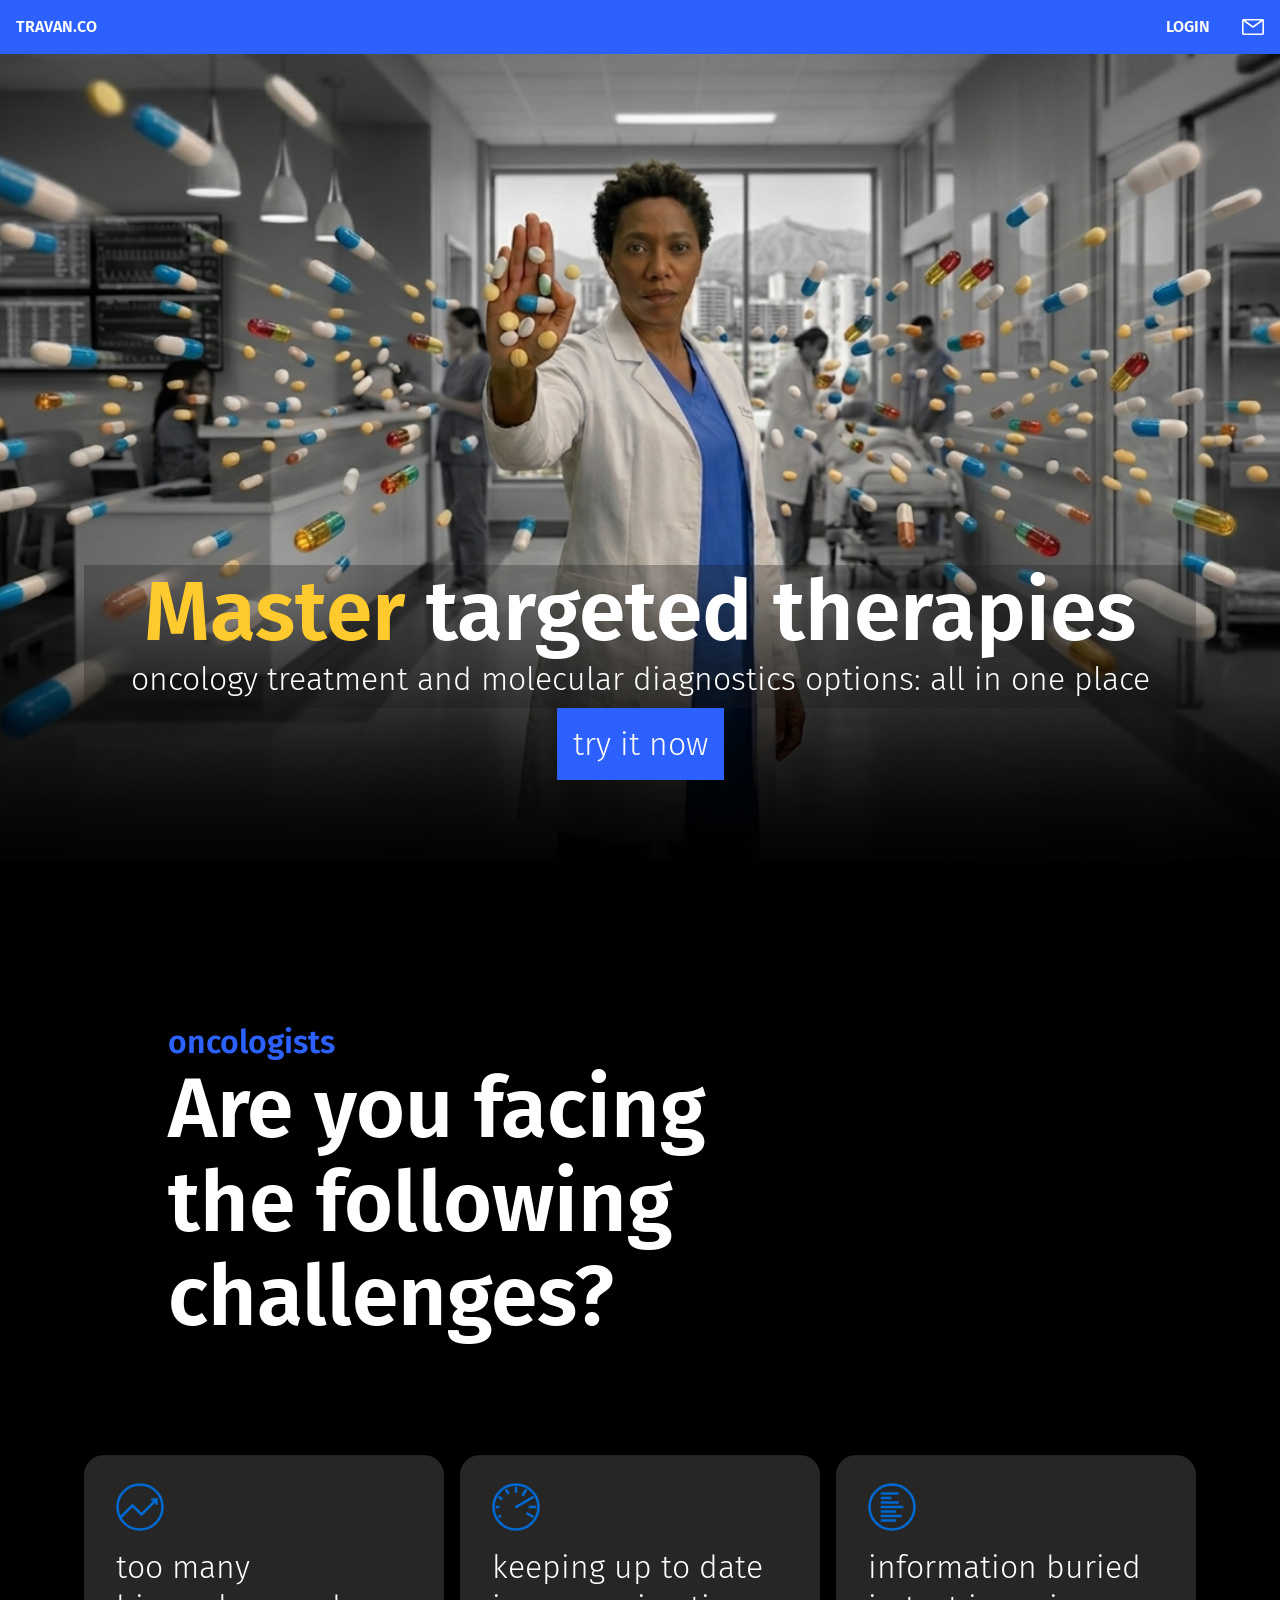
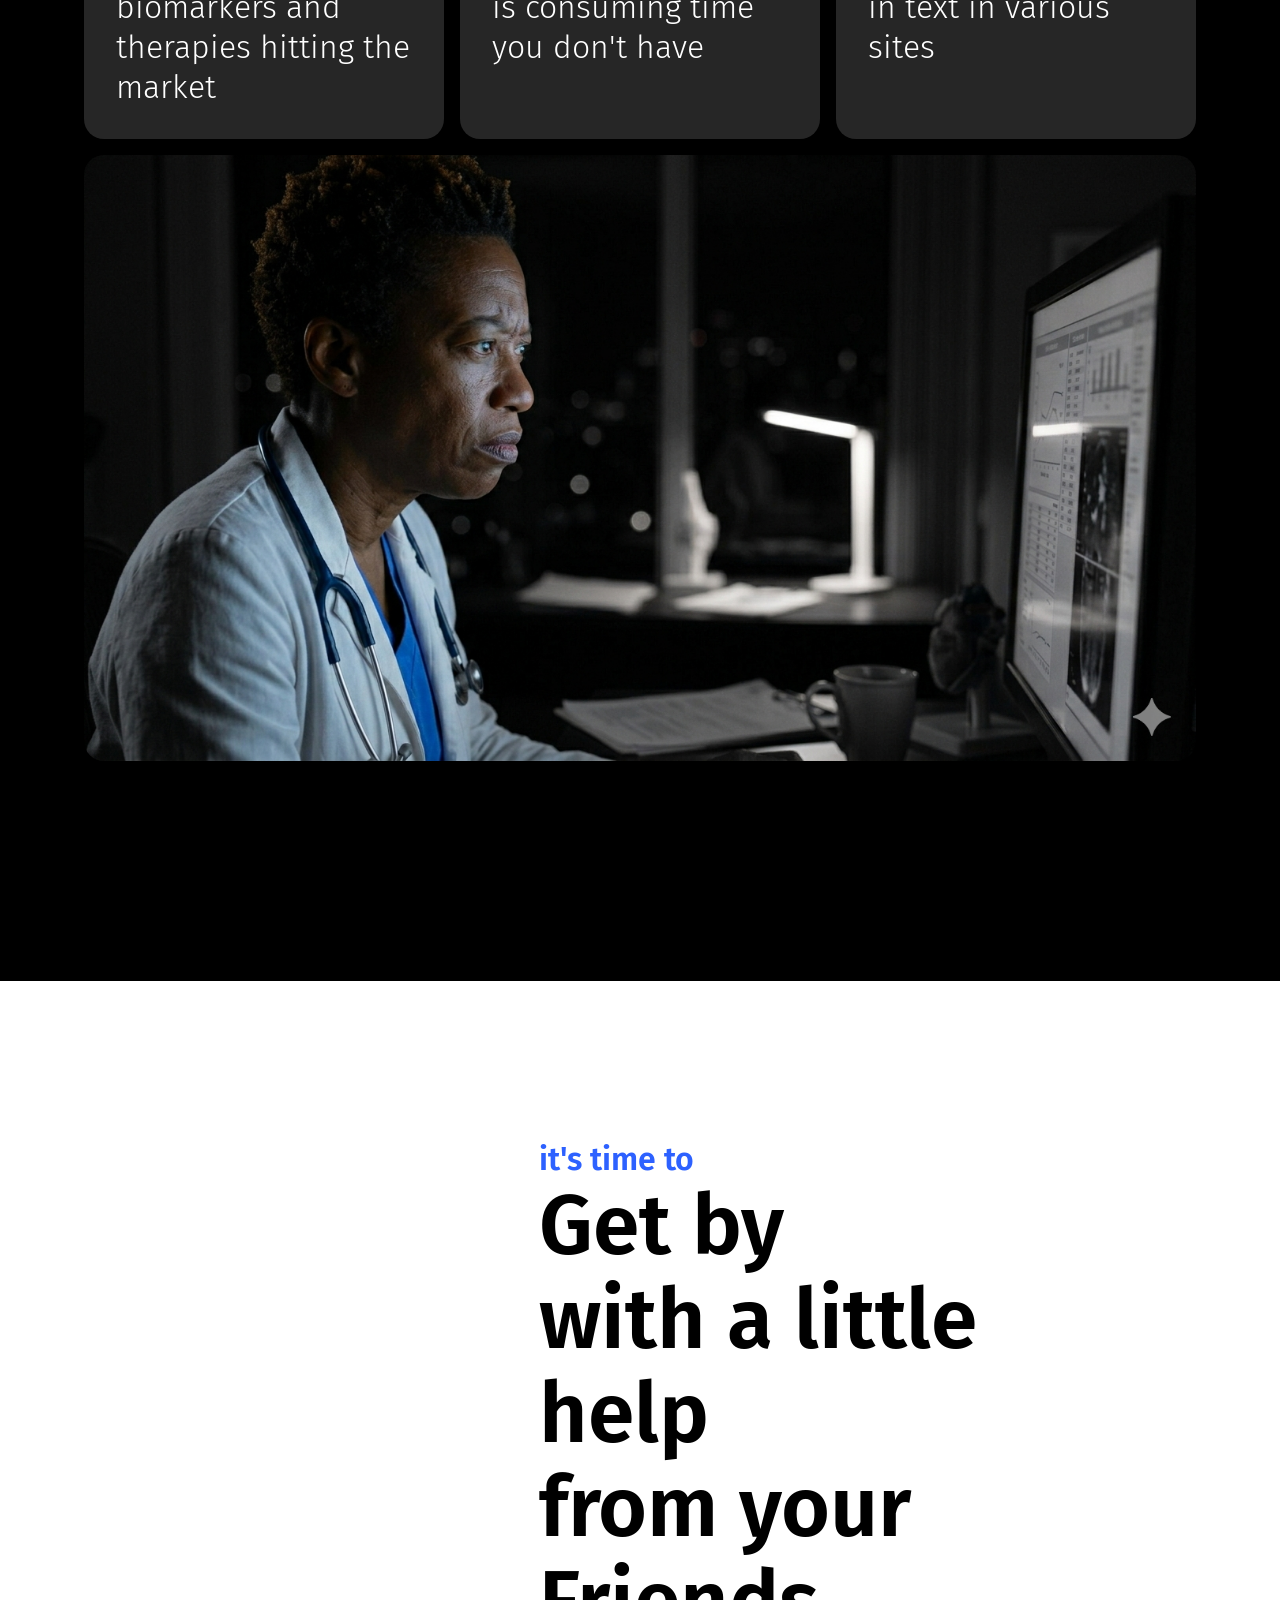
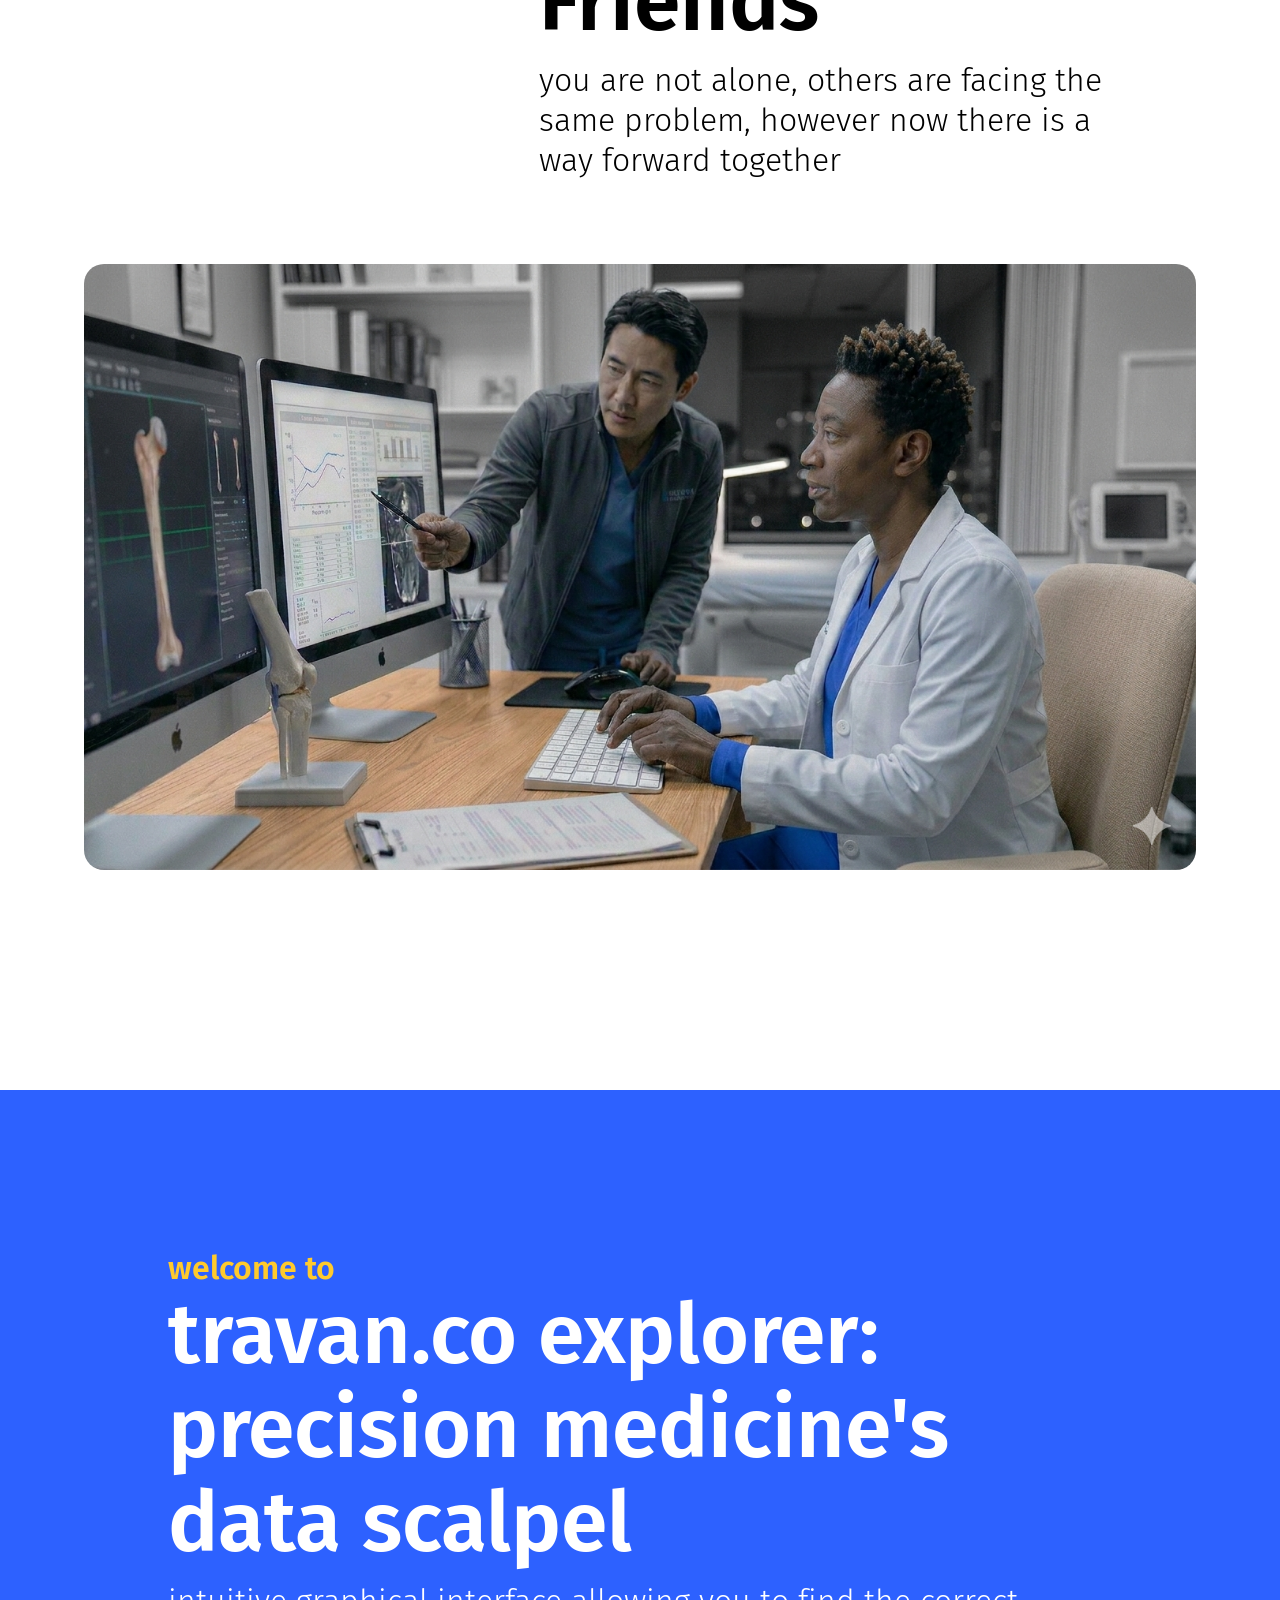
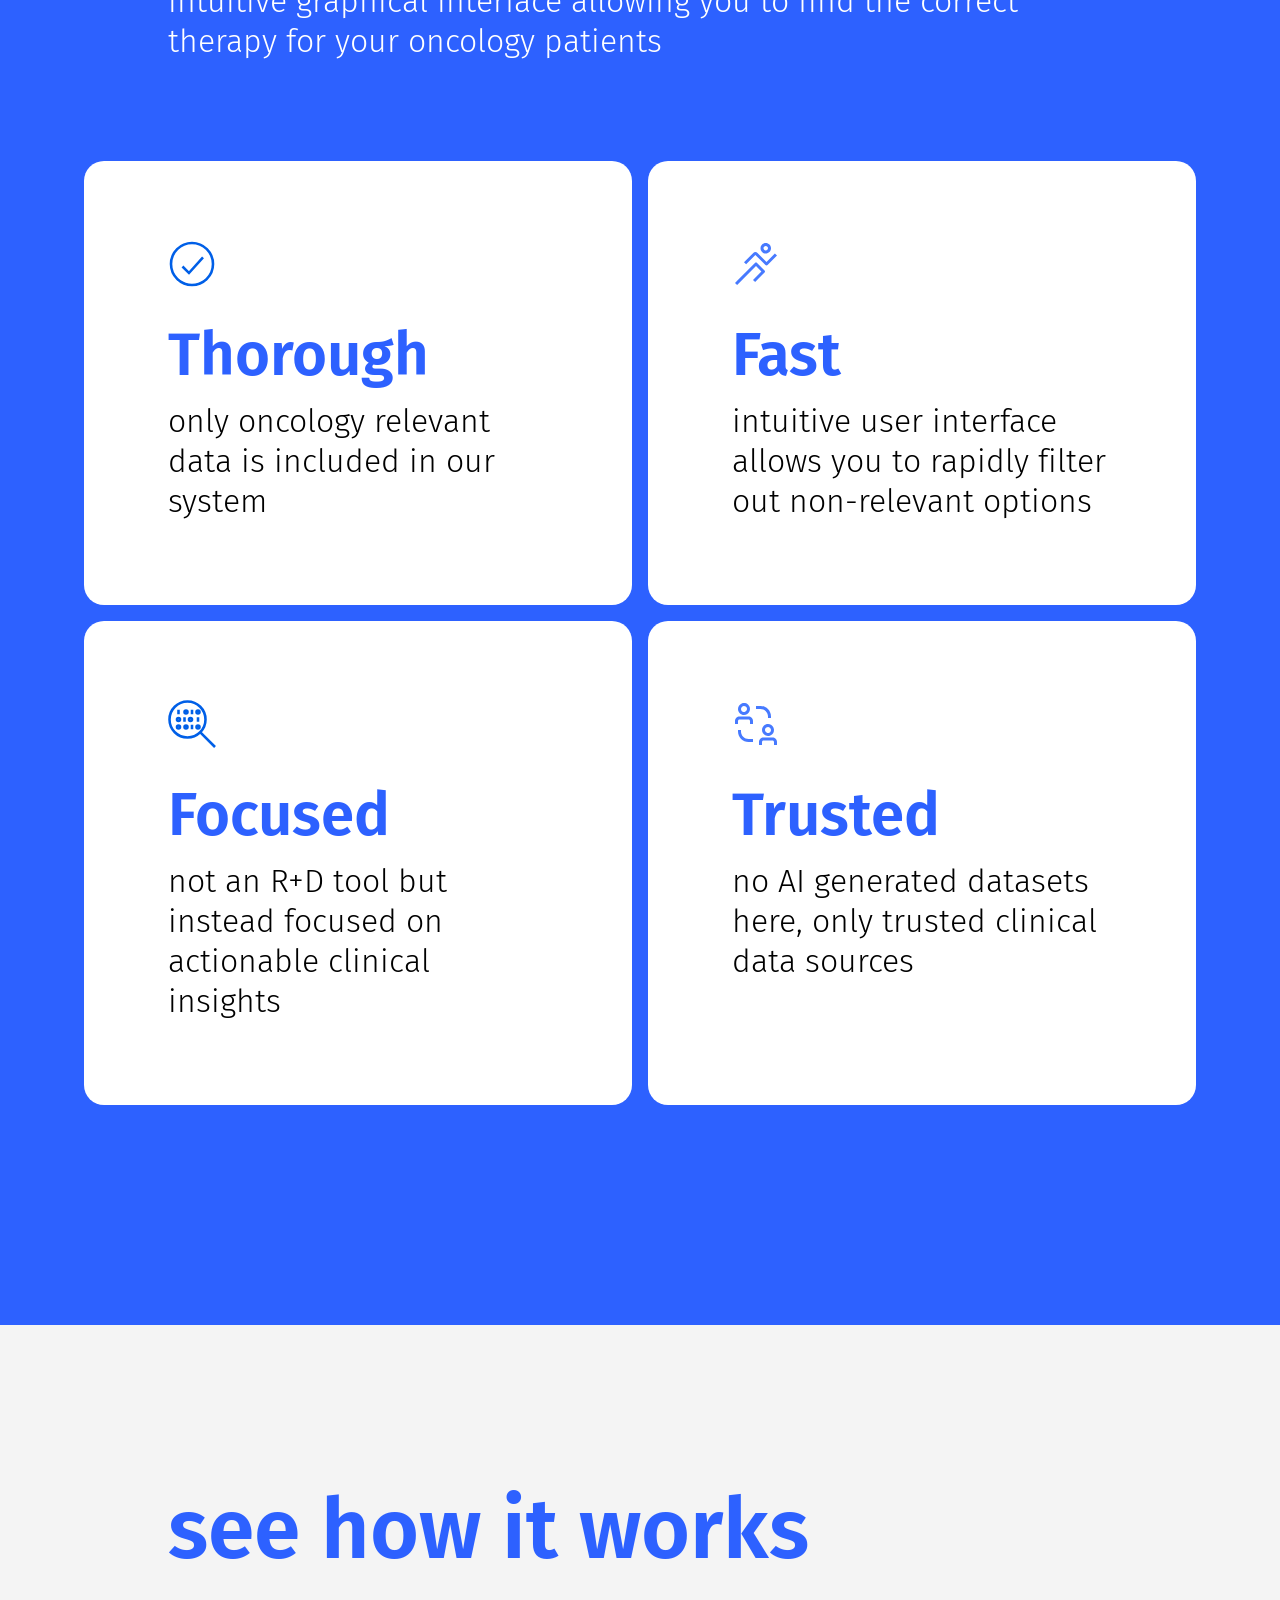
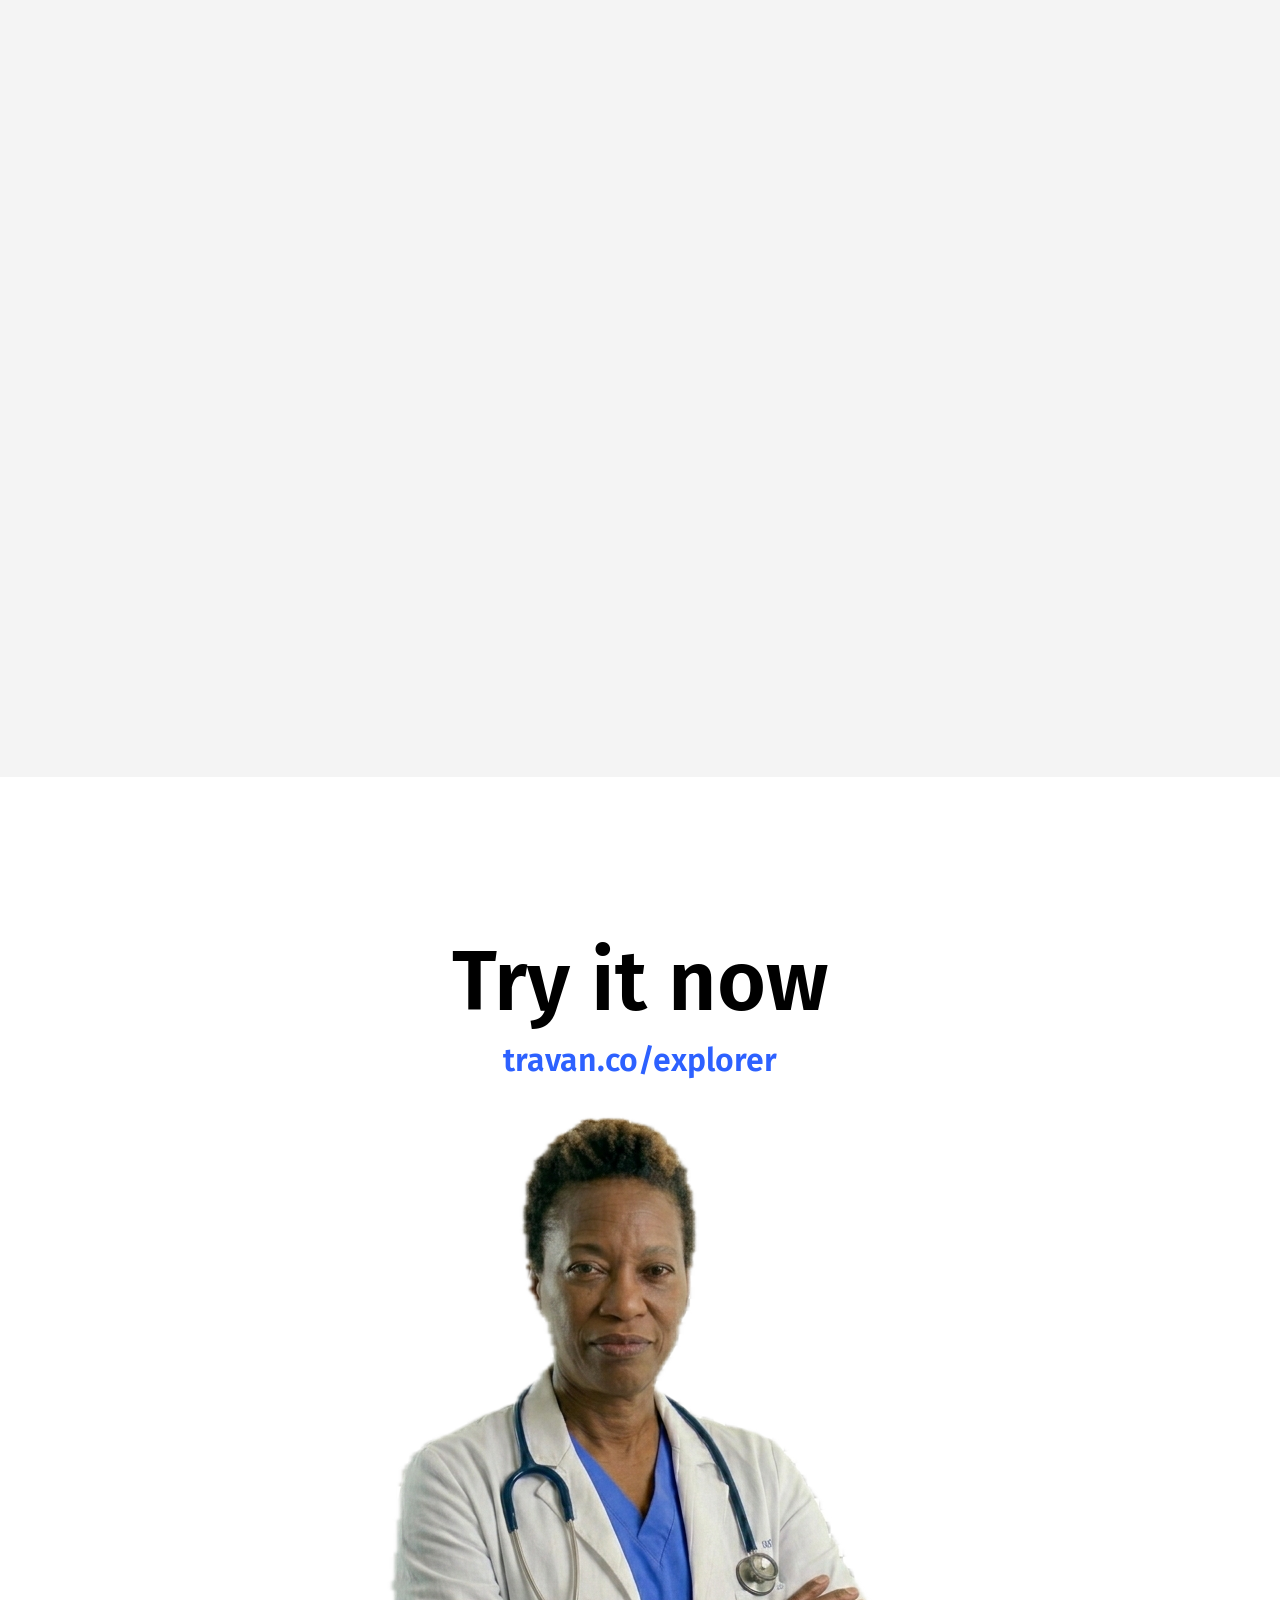
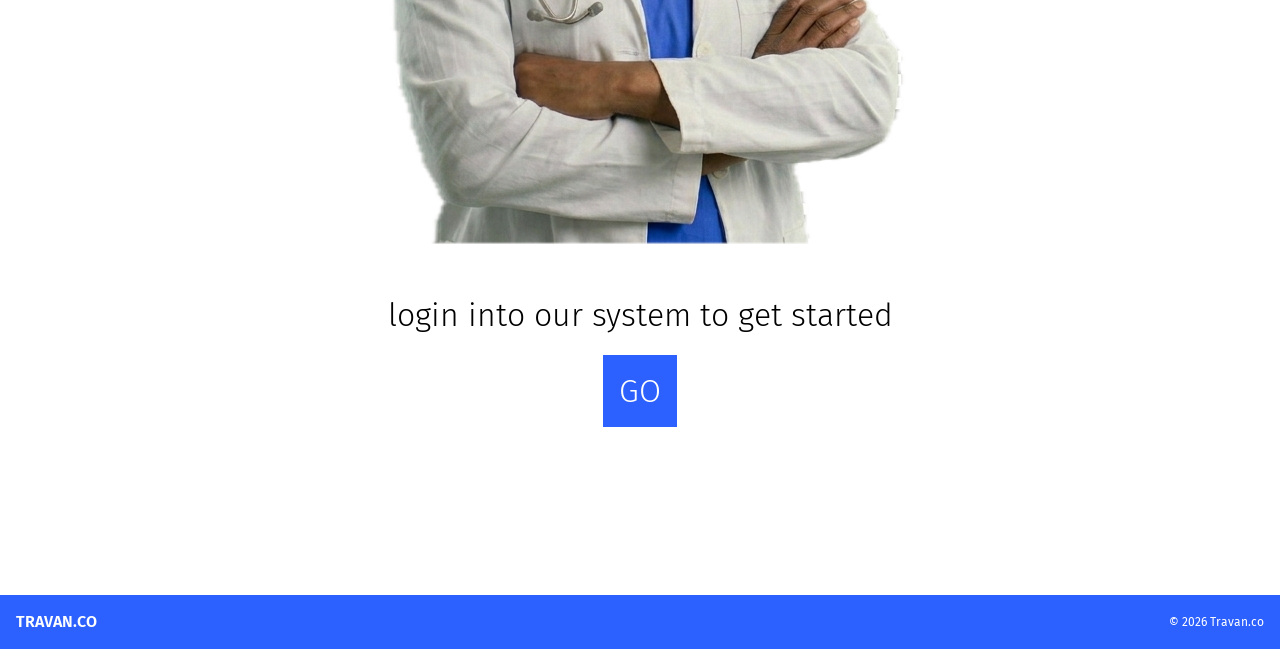
==== index.html @ 69a8e17d "Posthog2" ====
<!DOCTYPE html>
<html lang="en">
    <head>
        <meta charset="UTF-8" />
        <link rel="stylesheet" href="style.css" />
        <meta name="viewport" content="width=device-width, initial-scale=1.0" />
        <link
            rel="icon"
            href="./assets/images/code.svg"
            type="image/svg+xml"
        />
        <link rel="shortcut icon" href="./assets/images/code.svg" />
        <title>travan.co</title>
        <script>
            !function(t,e){var o,n,p,r;e.__SV||(window.posthog && window.posthog.__loaded)||(window.posthog=e,e._i=[],e.init=function(i,s,a){function g(t,e){var o=e.split(".");2==o.length&&(t=t[o[0]],e=o[1]),t[e]=function(){t.push([e].concat(Array.prototype.slice.call(arguments,0)))}}(p=t.createElement("script")).type="text/javascript",p.crossOrigin="anonymous",p.async=!0,p.src=s.api_host.replace(".i.posthog.com","-assets.i.posthog.com")+"/static/array.js",(r=t.getElementsByTagName("script")[0]).parentNode.insertBefore(p,r);var u=e;for(void 0!==a?u=e[a]=[]:a="posthog",u.people=u.people||[],u.toString=function(t){var e="posthog";return"posthog"!==a&&(e+="."+a),t||(e+=" (stub)"),e},u.people.toString=function(){return u.toString(1)+".people (stub)"},o="kr Ar init $r zr ki Hr Yr qr capture calculateEventProperties Kr register register_once register_for_session unregister unregister_for_session rn getFeatureFlag getFeatureFlagPayload getFeatureFlagResult isFeatureEnabled reloadFeatureFlags updateFlags updateEarlyAccessFeatureEnrollment getEarlyAccessFeatures on onFeatureFlags onSurveysLoaded onSessionId getSurveys getActiveMatchingSurveys renderSurvey displaySurvey cancelPendingSurvey canRenderSurvey canRenderSurveyAsync nn identify setPersonProperties group resetGroups setPersonPropertiesForFlags resetPersonPropertiesForFlags setGroupPropertiesForFlags resetGroupPropertiesForFlags reset setIdentity clearIdentity get_distinct_id getGroups get_session_id get_session_replay_url alias set_config startSessionRecording stopSessionRecording sessionRecordingStarted captureException addExceptionStep captureLog startExceptionAutocapture stopExceptionAutocapture loadToolbar get_property getSessionProperty tn Xr createPersonProfile setInternalOrTestUser en Br ln opt_in_capturing opt_out_capturing has_opted_in_capturing has_opted_out_capturing get_explicit_consent_status is_capturing clear_opt_in_out_capturing Wr debug Ai Qr getPageViewId captureTraceFeedback captureTraceMetric Pr".split(" "),n=0;n<o.length;n++)g(u,o[n]);e._i.push([i,s,a])},e.__SV=1)}(document,window.posthog||[]);
            posthog.init('phc_dejih1DDR1ngHoQUNizQ0NF84evO9EsqEDNGQMkcJ9y', {
            api_host: 'https://eu.i.posthog.com',
            defaults: '2026-01-30',
            person_profiles: 'identified_only', // or 'always' to create profiles for anonymous users as well
            })
        </script>

    </head>

    <body>

        <!--Include custom script file-->
        <script src="./script.js"></script>

        <header>
            <section id="nav"
                class="disp-flex
                    posi-rela
                    wdth-full
                    back-bl60
                ">
                
                <div class="mxwd-1536
                    wdth-full
                    malr-auto
                    disp-flex
                    flxdir-col
                    
                ">

                    <nav id=""
                        class=" 
                                disp-flex
                                flxdir-row 
                                juscon-spbt
                                alnitm-cen
                                "> 
                        
                        <h6 class="colr-whit pad-pad">TRAVAN.CO</h6>

                        <div class="disp-flex flxdir-row">
                            <button class="disp-flex alnitm-cen back-bl60"
                                onclick="location.href='https://app.travan.co';"
                            >
                                <h6 class="colr-whit pad-pad">LOGIN</h6>
                            </button>

                            <button class="disp-flex alnitm-cen back-bl60 pad-pad"
                                onclick="location.href='mailto:kevin.miranda@gmail.com';"
                            >
                                <img src="./assets/images/email-vector.svg"
                                    class="higt-1rem"
                                >
                            </button>

                        </div>

                    </nav>

            </section>


        </header>
    
        <main>


            <section id="hero"
                class="disp-flex
                    posi-rela
                    wdth-full
                    back-blck
                "
                style="background-image: url('./assets/images/Gemini_Generated_Image_HERO_FADE.png'); background-size: cover; background-position: center; background-repeat: no-repeat; height: 90vh;"
                >
                <div class="mxwd-1536
                    wdth-full
                    malr-auto
                    disp-flex
                    flxdir-col
                ">


                    <div id="heroContainer"
                        class="pdlrtb-h1 med:pdlr-pad disp-flex flxdir-col juscon-end alnitm-cent"
                        style="height: 100%;"
                    >
                            <h1 class="colr-whit text-cent" style="background-color: rgba(26, 26, 26, 0.3);"><span class="colr-yl20">Master </span>targeted therapies</h1>
                            
                            <h5 class="text-cent padb-h5s colr-whit" style="background-color: rgba(26, 26, 26, 0.3);">oncology treatment and molecular diagnostics options: all in one place</h5>
                       
                            <div class="disp-flex flxdir-col alnitm-cen">
                            <button class="back-bl60 colr-whit"
                                    onclick="location.href='https://app.travan.co'"
                                >
                                <h5 class="pad-pad">try it now</h5>
                            </button>

                            </div>


                    </div>

                </div>

            </section>
            

            <section id="problems"
                class="disp-flex
                    posi-reli
                    wdth-full
                    back-blck
            ">
                <div class="mxwd-1536
                    wdth-full
                    malr-auto
                    disp-flex
                    flxdir-col
                ">

                    <div class="pdlrtb-h1 disp-grid grtc-31fr med:grtc-1fr gap-pad med:pdlr-pad">

                        <div class="grcl-1sp2 med:grcl-1sp1 pdlrtb-h1 med:pdlr-pad">
                        <h5 class="colr-bl60" style="font-weight: bold;">oncologists</h5>
                        <h1 class="padb-h1xs colr-whit" style="font-weight: bold;">Are you facing the following challenges?</h1>                    

                        </div>
                        <div></div>

                        <div class="back-gr90 brad-20px pdlrtb-h5 med:pdlr-pad">
                            <img src="./assets/images/forecasting.svg"
                                class="higt-3rem marb-1rem"
                                style="filter: brightness(0) saturate(100%) invert(20%) sepia(100%) saturate(5000%) hue-rotate(200deg) brightness(100%);"
                            >
                            <h5 class="colr-whit">too many biomarkers and therapies hitting the market</h5>

                        </div>
                        <div class="back-gr90 brad-20px pdlrtb-h5 med:pdlr-pad">
                            <img src="./assets/images/meter.svg"
                                class="higt-3rem marb-1rem"
                                style="filter: brightness(0) saturate(100%) invert(20%) sepia(100%) saturate(5000%) hue-rotate(200deg) brightness(100%);"
                            >
                            <h5 class="colr-whit">keeping up to date is consuming time you don't have</h5>
                        </div>
                        <div class="back-gr90 brad-20px pdlrtb-h5 med:pdlr-pad">
                            <img src="./assets/images/text--data.svg"
                                class="higt-3rem marb-1rem"
                                style="filter: brightness(0) saturate(100%) invert(20%) sepia(100%) saturate(5000%) hue-rotate(200deg) brightness(100%);"
                            >
                            <h5 class="colr-whit">information buried in text in various sites</h5>
                        </div>
                        
                        <div class="grcl-1sp3 med:grcl-1sp1">
                            <img src="./assets/images/Gemini_Generated_Image_ppivqrppivqrppiv.png"
                                class="brad-20px"
                            >
                        </div>           
                        
                    </div>
                
                </div>


            </section>

            <section id="break">
                <div class="padb-h1xl back-blck"></div>
            </section>

            <section id="help"
                class="disp-flex
                    posi-reli
                    wdth-full
                    back-whit
            ">
                <div class="mxwd-1536
                    wdth-full
                    malr-auto
                    disp-flex
                    flxdir-col
                    back-whit
                ">
                    <div class="pdlrtb-h1 med:pdlr-pad disp-grid grtc-31fr med:grtc-1fr">
                        <div class="med:disp-none"></div>

                        <div class="grcl-1sp2 med:grcl-1sp1 pdlrtb-h1 med:pdlr-pad">
                            <h5 class="colr-bl60" style="font-weight: bold;">it's time to</h5>
                            <h1 class="padb-h1xs">Get by<br> with a little help <br>from your Friends</h1>
                            <h5>you are not alone, others are facing the same problem, however now there is a way forward together</h5>
                        </div>
                        
                        <img  src="./assets/images/Gemini_Generated_Image_help.png"
                            class="brad-20px grcl-1sp3 med:grcl-1sp1"
                        >

                    </div> 
                    </div>           
                </div>


            </section>

           <section id="break">
                <div class="padb-h1xl back-whit"></div>
            </section>

            <section id="welcome"
                class="disp-flex
                    posi-rela
                    wdth-full
                    back-bl60
                ">
                <div class="mxwd-1536
                    wdth-full
                    malr-auto
                    disp-flex
                    flxdir-col
                    back-bl60
                ">
            
                    <div class="pdlrtb-h1 disp-grid grtc-21fr gap-pad med:pdlr-pad med:grtc-1fr">
                        
                        <div class="grcl-1sp2 med:grcl-1sp1 pdlrtb-h1 med:pdlr-pad disp-flex flxdir-col">
                            <h5 class="colr-yl20" style="font-weight: bold;">welcome to</h5>
                            <h1 class="padb-h1xs colr-whit">travan.co explorer: precision medicine's data scalpel</h1>
                            <h5 class="colr-whit">intuitive graphical interface allowing you to find the correct therapy for your oncology patients</h5>

                        </div>

                        <div class="back-whit brad-20px pdlrtb-h1 med:pdlr-pad">
                            <img src="./assets/images/reliability.svg"
                                class="higt-3rem marb-2rem"
                                style="filter: invert(20%) sepia(100%) saturate(5000%) hue-rotate(210deg) brightness(100%);"
                            >
                            <h2 class="padb-h1xs colr-bl60" style="font-weight: bold;">Thorough</h2>
                            <h5 class="">only oncology relevant data is included in our system</h5>
                        </div>

                        <div class="back-whit brad-20px pdlrtb-h1 med:pdlr-pad">
                            <img src="./assets/images/running.svg"
                                class="higt-3rem marb-2rem"
                                style="filter: invert(20%) sepia(100%) saturate(5000%) hue-rotate(210deg) brightness(100%);"
                            >
                            <h2 class="padb-h1xs colr-bl60" style="font-weight: bold;">Fast</h2>
                            <h5 class="">intuitive user interface allows you to rapidly filter out non-relevant options</h5>
                        </div>
                    
                        <div class="back-whit brad-20px pdlrtb-h1 med:pdlr-pad">
                            <img src="./assets/images/analyze--code.svg"
                                class="higt-3rem marb-2rem"
                                style="filter: invert(20%) sepia(100%) saturate(5000%) hue-rotate(210deg) brightness(100%);"
                            >
                            <h2 class="padb-h1xs colr-bl60" style="font-weight: bold;">Focused</h2>
                            <h5 class="">not an R+D tool but instead focused on actionable clinical insights</h5>
                        </div>
                    
                        <div class="back-whit brad-20px pdlrtb-h1 med:pdlr-pad">
                            <img src="./assets/images/collaborate.svg"
                                class="higt-3rem marb-2rem"
                                style="filter: invert(20%) sepia(100%) saturate(5000%) hue-rotate(210deg) brightness(100%);"
                            >
                            <h2 class="padb-h1xs colr-bl60" style="font-weight: bold;">Trusted</h2>
                            <h5 class="">no AI generated datasets here, only trusted clinical data sources</h5>
                        </div>
                    
                    </div>                        

                </div>
            </section>


            <section id="break">
                <div class="padb-h1xl back-bl60"></div>
            </section>

            <section id="how"
                class="disp-flex
                    posi-rela
                    wdth-full
                    back-gr10
                ">
                <div class="mxwd-1536
                    wdth-full
                    malr-auto
                    disp-flex
                    flxdir-col
                    back-gr10
                ">

                    <div class="pdlrtb-h1 med:pdlr-pad">
                        <h1 class="pdlrtb-h1 colr-bl60" style="font-weight: bold;">see how it works</h1>                    

                        <div class=""
                             style="width: 100%; max-width: 1536px; aspect-ratio: 16 / 9; margin:0 auto;"                        
                            >
                            <iframe width="100%" height="100%" src="https://www.youtube.com/embed/V0JkVVlRHws?si=t30WCtrOuEDwWkFw" title="YouTube video player" frameborder="0" allow="accelerometer; autoplay; clipboard-write; encrypted-media; gyroscope; picture-in-picture; web-share" referrerpolicy="strict-origin-when-cross-origin" allowfullscreen></iframe>
                        
                        </div>
                    
                    </div>

                </div>
                    
            </section>

            <section id="break">    
                <div class="back-whit"></div>
            </section>
            
            <section id="how"
                class="disp-flex
                    posi-reli
                    wdth-full
                    back-whit
            ">

                <div class="mxwd-1536
                    wdth-full
                    malr-auto
                    disp-flex
                    flxdir-col
                    back-whit
                ">

                <div class="pdlrtb-h1 med:pdlr-pad">
                    <div class="disp-flex flxdir-col alnitm-cen pdlrtb-h1 med:pdlr-pad back-whit">
                        <h1 class="text-cent padb-h1xs">Try it now</h1>                    
                        <h5 class="colr-bl60 padb-h5m" style="font-weight: bold;">travan.co/explorer</h5>
                        <img src="./assets/images/Gemini_Generated_Image_ecz5ckecz5ckecz5.png"
                            class="padb-h1m"
                        >
                        <h5 class="colr-blck padb-h5m">login into our system to get started</h5>
                            
                        <button class="back-bl60 colr-whit"
                                onclick="location.href='https://app.travan.co'"
                            >
                            <h5 class="pad-pad">GO</h5>
                        </button>

                    </div>

                </div>


                </div>
            </section>
            
        </main>
    
        <footer>
            <section id="footer"
            class="disp-flex
            posi-reli
            wdth-full
            back-bl60
            ">
                <div class="mxwd-1536
                    wdth-full
                    malr-auto
                    disp-flex
                    juscon-spbt
                    alnitm-cen
                    pad-pad
                ">
                    <h6 class="colr-whit">TRAVAN.CO</h6>
                    <p class="colr-whit">&copy; 2026 Travan.co</p>


                </div>
            </section>

        </footer>
    </body>
</html>
---- style.css ----
/*see Ken Taylor Figma doc
 *
 *font			        size    line	weight	short	map
 *name			        SM	MAX	SM	MAX		    ID	    to
 * ---------------------------------------------------------------------------
 *fluid-display-03	    42	84	50	94	    600 FD-03	h1
 *fluid-quotation-02	32	60	40	70	    300 FQ-02	h2
 *fluid-heading-06	    32	60	40	70	    600 FH-06	h3
 *fluid-heading-05	    32	60	40	70	    300 FH-05	h4
 *fluid-heading-04	    28	32	36	40	    300 FH-04	h5
 *heading-compact-02 	-	1.0	-	1.375	600	HC-02	h6
 *body-02		        -	1.0	-	1.5	    400	BD-02	p
 *
 * for clamp() ramping, see "https://modern-fluid-typography.vercel.app/"
 *
 *
 */

:root {
    --h1-size: clamp(2.625rem, 5vw + 1.5rem, 5.25rem);
    --h1-line: clamp(3.125rem, 5vw + 2rem, 5.875rem);
    --h1-weight: 600;

    --h2-size: clamp(2rem, 5vw + 1rem, 3.75rem);
    --h2-line: clamp(2.5rem, 5vw + 1.25rem, 4.375rem);
    --h2-weight: 300;

    --h3-size: clamp(2rem, 5vw + 1rem, 3.75rem);
    --h3-line: clamp(2.5rem, 5vw + 1.25rem, 4.375rem);
    --h3-weight: 600;

    --h4-size: clamp(2rem, 5vw + 1rem, 3.75rem);
    --h4-line: clamp(2.5rem, 5vw + 1.25rem, 4.375rem);
    --h4-weight: 300;

    --h5-size: clamp(1.75rem, 2vw + 1.25rem, 2rem);
    --h5-line: clamp(2.25rem, 4vw + 1.25rem, 2.5rem);
    --h5-weight: 300;

    --h6-size: 1rem;
    --h6-line: 1.375rem;
    --h6-weight: 600;

    --p-size: 12px;
    --p-line: 16px;
    --p-weight: 400;


    --blue60: #2d61ff;
    --yellow20: #FFCA2D;


    --white: #ffffff;
    --black: #000000;

    --grey10: #f4f4f4;
    --grey20: #e0e0e0;
    --grey30: #c6c6c6;
    --grey40: #a8a8a8;
    --grey50: #8d8d8d;
    --grey60: #6f6f6f;
    --grey70: #4d5358;
    --grey80: #393939;
    --grey90: #262626;
    --grey100: #161616;

    --gap-xs : 0.128;
    --gap-s  : 0.272;
    --gap-m  : 0.618;
    --gap-l  : 1;
    --gap-xl : 1.618;
    --gap-xxl: 2.618;


    --font-size: 16px;
    --ff: "fira";
    --padding: 1rem;
    --max-width: 1600px;
    /* Padding between heading text and sub-heading(how much of the background image we show) */

    /* Padding at top and bottom of each section */
    --padding-section-top-bottom: 5rem;
    --padding-hero-elements: 5.25rem;

    /* Section break variables */
    --section-break-height: 1.0rem;

    /* Tab padding for sections */
    --tab-padding: 6.75rem;
}

@font-face {
    font-family: "fira";
    font-style: normal;
    font-weight: 400;
    src: url(./assets/fonts/FiraSans-Regular.woff2);
}

@font-face {
    font-family: "fira";
    font-style: normal;
    font-weight: 300;
    src: url(./assets/fonts/FiraSans-Light.woff2);
}

@font-face {
    font-family: "fira";
    font-style: normal;
    font-weight: 600;
    src: url(./assets/fonts/FiraSans-SemiBold.woff2);
}

* {
    margin: 0;
    padding: 0;
    border: none;
    font-size: var(--font-size);
}

/* Box sizing rules */
*,
*::before,
*::after {
    box-sizing: border-box;
}

/* Remove default margin */
body,
h1,
h2,
h3,
h4,
p,
figure,
blockquote,
dl,
dd {
    margin: 0;
}

/* Remove list styles on ul, ol elements with a list role, which suggests default styling will be removed */
ul[role="list"],
ol[role="list"] {
    list-style: none;
}

/* Set core root defaults */
html:focus-within {
    scroll-behavior: smooth;
}

/* Set core body defaults */
body {
    text-rendering: optimizeSpeed;
    line-height: 1.5;
}

/* A elements that don't have a class get default styles */
a:not([class]) {
    text-decoration-skip-ink: auto;
}

/* Make images easier to work with */
img,
picture {
    max-width: 100%;
    display: block;
}

/* Inherit fonts for inputs and buttons */
input,
button,
textarea,
select {
    font: inherit;
}

/* Remove all animations, transitions and smooth scroll for people that prefer not to see them */
@media (prefers-reduced-motion: reduce) {
    html:focus-within {
        scroll-behavior: auto;
    }

    *,
    *::before,
    *::after {
        animation-duration: 0.01ms !important;
        animation-iteration-count: 1 !important;
        transition-duration: 0.01ms !important;
        scroll-behavior: auto !important;
    }
}

/* Animation for scrolling */
@keyframes scroll {
    0% {
      transform: translateX(0);
    }
    100% {
      transform: translateX(-100%);
    }
  }
  
/* Ensure smooth infinite loop */
#carousel-track:hover {
animation-play-state: paused;
}

button:hover {
    background-color: var(--yellow20);
    color: var(--black);
}


h1 {
    font-family: var(--ff);
    font-size: var(--h1-size);
    line-height: var(--h1-line);
    font-weight: var(--h1-weight);
}

h1 span {
    font-family: inherit;
    font-size: inherit;
    line-height: inherit;
    font-weight: inherit;
}


h2 {
    font-family: var(--ff);
    font-size: var(--h2-size);
    line-height: var(--h2-line);
    font-weight: var(--h2-weight);
}

h3 {
    font-family: var(--ff);
    font-size: var(--h3-size);
    line-height: var(--h3-line);
    font-weight: var(--h3-weight);
}

h4 {
    font-family: var(--ff);
    font-size: var(--h4-size);
    line-height: var(--h4-line);
    font-weight: var(--h4-weight);
}

h5 {
    font-family: var(--ff);
    font-size: var(--h5-size);
    line-height: var(--h5-line);
    font-weight: var(--h5-weight);
}

h6 {
    font-family: var(--ff);
    font-size: var(--h6-size);
    line-height: var(--h6-line);
    font-weight: var(--h6-weight);
}

p {
    font-family: var(--ff);
    font-size: var(--p-size);
    line-height: var(--p-line);
    font-weight: var(--p-weight);
}

.fixed-heading-07 {
    font-size: var(--FH-07-size);
    font-weight: var(--FH-07-weight);
    line-height: var(--FH-07-line);
}

.fluid-display-01 {
    font-size: var(--FD-01-size);
    line-height: var(--FD-01-height);
    font-weight: var(--FD-01-weight);
}

.anim-sc10 {
    animation: scroll 10s linear infinite;
}

.alncon-cen {
    align-content: center;
}

.alnitm-cen {
    align-items: center;
}

.alnitm-base {
    align-items: baseline;
}

.alnitm-end {
    align-items: end;
}

.alnitm-start {
    align-items: start;
}

.back-gr10 {
    background-color: var(--grey10);
}

.back-gr50 {
    background-color: var(--grey50);
}

.back-gr90 {
    background-color: var(--grey90);
}


.back-bl60 {
    background-color: var(--blue60);
}

.back-rd60 {
    background-color: var(--red60);
}

.back-whit {
    background-color: var(--white);
}

.back-blck {
    background-color: var(--black);
}

.back-yl20 {
    background-color: var(--yellow20);
}

.back-grad-01 {
    background-image: linear-gradient( var(--white), var(--grey90) );
}

.back-tran {
    background-color: transparent;
}



.bkim-wide-road {
    background-image: url(./assets/images/road_desat_colorize60_16x9_1200px.png);
    background-size: cover;
    background-position: center;
}

.bkim-wide-cup {
    background-image: url(./assets/images/cup_desat_colorize60_16x9_1200px_72dpi.webp);
    background-size: cover;
    background-position: center;
}

.bkim-sqre-kids {
    background-image: url(./assets/images/kids_1x1_600px_72dpi.webp);
    background-size: cover;
    background-position: center;
}

.bkim-sqre-papr {
    background-image: url(./assets/images/paper_1x1_600px_72dpi.webp.png);
    background-size: cover;
    background-position: center;
}

.bkim-sqre-pipe {
    background-image: url(./assets/images/pipe_1x1_600px_72dpi.webp);
    background-size: cover;
    background-position: center;
}

.bkim-sqre-botl {
    background-image: url(./assets/images/bottle_1x1_600px_72dpi.webp);
    background-size: cover;
    background-position: center;
}

.brad-20px {
    border-radius: 20px;
}

.brad-50px {
    border-radius: 50px;
}

.brad-50pc {
    border-radius: 50%;
}

.colr-whit {
    color: var(--white);
}

.colr-bl60 {
    color: var(--blue60);
}

.colr-gr90 {
    color: var(--grey90);
}

.colr-gr70 {
    color: var(--grey70);
}

.colr-gr50 {
    color: var(--grey50);
}

.colr-gr10 {
    color: var(--grey10);
}

.colr-rd60 {
    color: var(--red60);
}

.colr-yl20 {
    color: var(--yellow20);
}

.disp-flex {
    display: flex;
}

.disp-grid  {
    display: grid;
}

.disp-none {
    display: none;
}

.flxdir-col {
    flex-direction: column;
}

.grcl-1sp2 {
    grid-column: span 2;
}

.grcl-1sp3 {
    grid-column: span 3;
}

.grtc-21fr {
    grid-template-columns: repeat(2, 1fr);
}

.grtc-31fr {
    grid-template-columns: repeat(3, 1fr);
}

.grtc-41fr {
    grid-template-columns: repeat(4, 1fr);
}

.grtc-51fr {
    grid-template-columns: repeat(5, 1fr);
}

.grtc-61fr {
    grid-template-columns: repeat(6, 1fr);
}

.gap-pad {
    gap: var(--padding) ;
}

.gap-2rem {
    gap: 2rem ;
}

.gap-3rem {
    gap: 6rem ;
}


.higt-1rem {
    height: 1rem;
}

.higt-2rem {
    height: 2rem;
}

.higt-3rem {
    height: 3rem;
}

.higt-4rem {
    height: 4rem;
}

.higt-6rem {
    height: 6rem;
}



.higt-hero {
    height: min(60rem, 95svh);
}

.higt-full {
    height: 100%;
}


.juscon-cen {
    justify-content: center;
}

.juscon-end {
    justify-content: end;
}

.juscon-spbt {
    justify-content: space-between;
}

.left-zero {
    left: 0;
}

.malr-auto {
    margin-left: auto;
    margin-right: auto;
}

.marb-1rem {
    margin-bottom: 1rem;
}

.marb-2rem {
    margin-bottom: 2rem;
}

.marb-3rem {
    margin-bottom: 3rem;
}

.marb-20rem {
    margin-bottom: 20rem;
}

.marr-1rem {
    margin-right: 1rem;
}

.marr-2rem {
    margin-right: 2rem;
}

.mart-4rem {
    margin-top: 4rem;
}

.matb-4rem {
    margin-top: 4rem;
    margin-bottom: 4rem;
}

.matb-2rem {
    margin-top: 2rem;
    margin-bottom: 2rem;
}



.mxwd-1536 {
    max-width: 1536px;
}

.mxwd-2rem {
    max-width: 2rem;
}

.obft-covr {
    object-fit: cover;
}

.opac-50pc {
    opacity: 0.5;
}

.pad-pad {
    padding: var(--padding);
}

.padb-h1xs {
    padding-bottom: calc(var(--h1-size) * var(--gap-xs) );
}

.padb-h1m {
    padding-bottom: calc(var(--h1-size) * var(--gap-m) );
}

.padb-h1xl {
    padding-bottom: calc(var(--h1-size) * var(--gap-xl) );
}

.padb-h2l {
    padding-bottom: calc(var(--h2-size) * var(--gap-l) );
}

.padb-h3xs {
    padding-bottom: calc(var(--h3-size) * var(--gap-xs) );
}

.padb-h3m {
    padding-bottom: calc(var(--h3-size) * var(--gap-m) );
}

.padb-h3l {
    padding-bottom: calc(var(--h3-size) * var(--gap-l) );
}

.padb-h3xl {
    padding-bottom: calc(var(--h3-size) * var(--gap-xl) );
}

.padb-h4xl {
    padding-bottom: calc(var(--h4-size) * var(--gap-xl) );
}

.padb-h4xs {
    padding-bottom: calc(var(--h4-size) * var(--gap-xs) );
}


.padb-h5s {
    padding-bottom: calc(var(--h5-size) * var(--gap-s) );
}

.padb-h5m {
    padding-bottom: calc(var(--h5-size) * var(--gap-m) );
}

.padb-h5xl {
    padding-bottom: calc(var(--h5-size) * var(--gap-xl) );
}

.padb-h5l {
    padding-bottom: calc(var(--h5-size) * var(--gap-xl) );
}

.padb-h6xs {
    padding-bottom: calc(var(--h6-size) * var(--gap-xs) );
}

.padb-h6s {
    padding-bottom: calc(var(--h6-size) * var(--gap-s) );
}

.padb-pl {
    padding-bottom: calc(var(--p-size) * var(--gap-l) );
}


.padb-400p {
    padding-bottom: 400px;
}


.padt-400p {
    padding-top: 400px;
}

.padt-h2l {
    padding-top: calc(var(--h2-size) * var(--gap-l) );
}

.pdlrtb-h1 {
    --h1-space-diff: calc( calc(var(--h1-line) - var(--h1-size)) * 0.5) ;
    padding-top: calc(var(--h1-size) - var(--h1-space-diff) )  ;
    
    padding-left: var(--h1-size);
    padding-right: var(--h1-size);
    padding-bottom: var(--h1-size);

}

.pdlrtb-h3 {
    --h3-space-diff: calc( calc(var(--h3-line) - var(--h3-size)) * 0.5) ;
    padding-top: calc(var(--h3-size) - var(--h3-space-diff) )  ;
    
    padding-left: var(--h3-size);
    padding-right: var(--h3-size);
    padding-bottom: var(--h3-size);

}

.pdlrtb-h4 {
    --h4-space-diff: calc( calc(var(--h4-line) - var(--h4-size)) * 0.5) ;
    padding-top: calc(var(--h4-size) - var(--h4-space-diff) )  ;
    padding-left: var(--h4-size);
    padding-right: var(--h4-size);
    padding-bottom: var(--h4-size);
}

.pdlrtb-h5 {
    --h5-space-diff: calc( calc(var(--h5-line) - var(--h5-size)) * 0.5) ;
    padding-top: calc(var(--h5-size) - var(--h5-space-diff) )  ;
    
    padding-left: var(--h5-size);
    padding-right: var(--h5-size);
    padding-bottom: var(--h5-size);
}

.pdlrtb-h6 {
    --h6-space-diff: calc( calc(var(--h6-line) - var(--h6-size)) * 0.5) ;
    padding-top: calc(var(--h6-size) - var(--h6-space-diff) )  ;
    
    padding-left: var(--h6-size);
    padding-right: var(--h6-size);
    padding-bottom: var(--h6-size);
}

.pdtb-h1 {
    --h1-space-diff: calc( calc(var(--h1-line) - var(--h1-size)) * 0.5) ;
    padding-top: calc(var(--h1-size) - var(--h1-space-diff) )  ;
    
    padding-bottom: var(--h1-size);

}

.pdtb-h3 {
    --h3-space-diff: calc( calc(var(--h3-line) - var(--h3-size)) * 0.5) ;
    padding-top: calc(var(--h3-size) - var(--h3-space-diff) )  ;
    
    padding-bottom: var(--h3-size);

}

.obft-covr {
    object-fit: cover;
}

.ovfl-hidn {
    overflow: hidden;
}

.posi-rela {
    position: relative;
}

.posi-absl {
    position: absolute;
}

.text-rite{
    text-align: right;
}

.text-cent{
    text-align: center;
}

.top-zero {
    top: 0;
}

.wdth-full{
    width: 100%;
}

.wdth-navi {
    width: min(1584px, 100vw);
}

.zind-men1 {
    z-index: -1 ;
}

#kevin:hover {
    content: url(./assets/images/linkedin.webp);
    border-radius: 0%;
}

@media (max-width: 768px) {

    .med\:alnitm-cen {
        align-items: center;

    }

    .med\:grcl-1sp1 {
        grid-column: span 1;
    }

    .med\:grtc-1fr {
        grid-template-columns: 1fr;
    }



    .med\:malr-pad {
        margin-left: var(--padding);
        margin-right: var(--padding);
    }

    .med\:pdlr-pad {
        padding-left: var(--padding);
        padding-right: var(--padding);
    }

    .med\:disp-none {
        display: none;
    }
    
    .med\:disp-blok {
        display: block;
    }



}
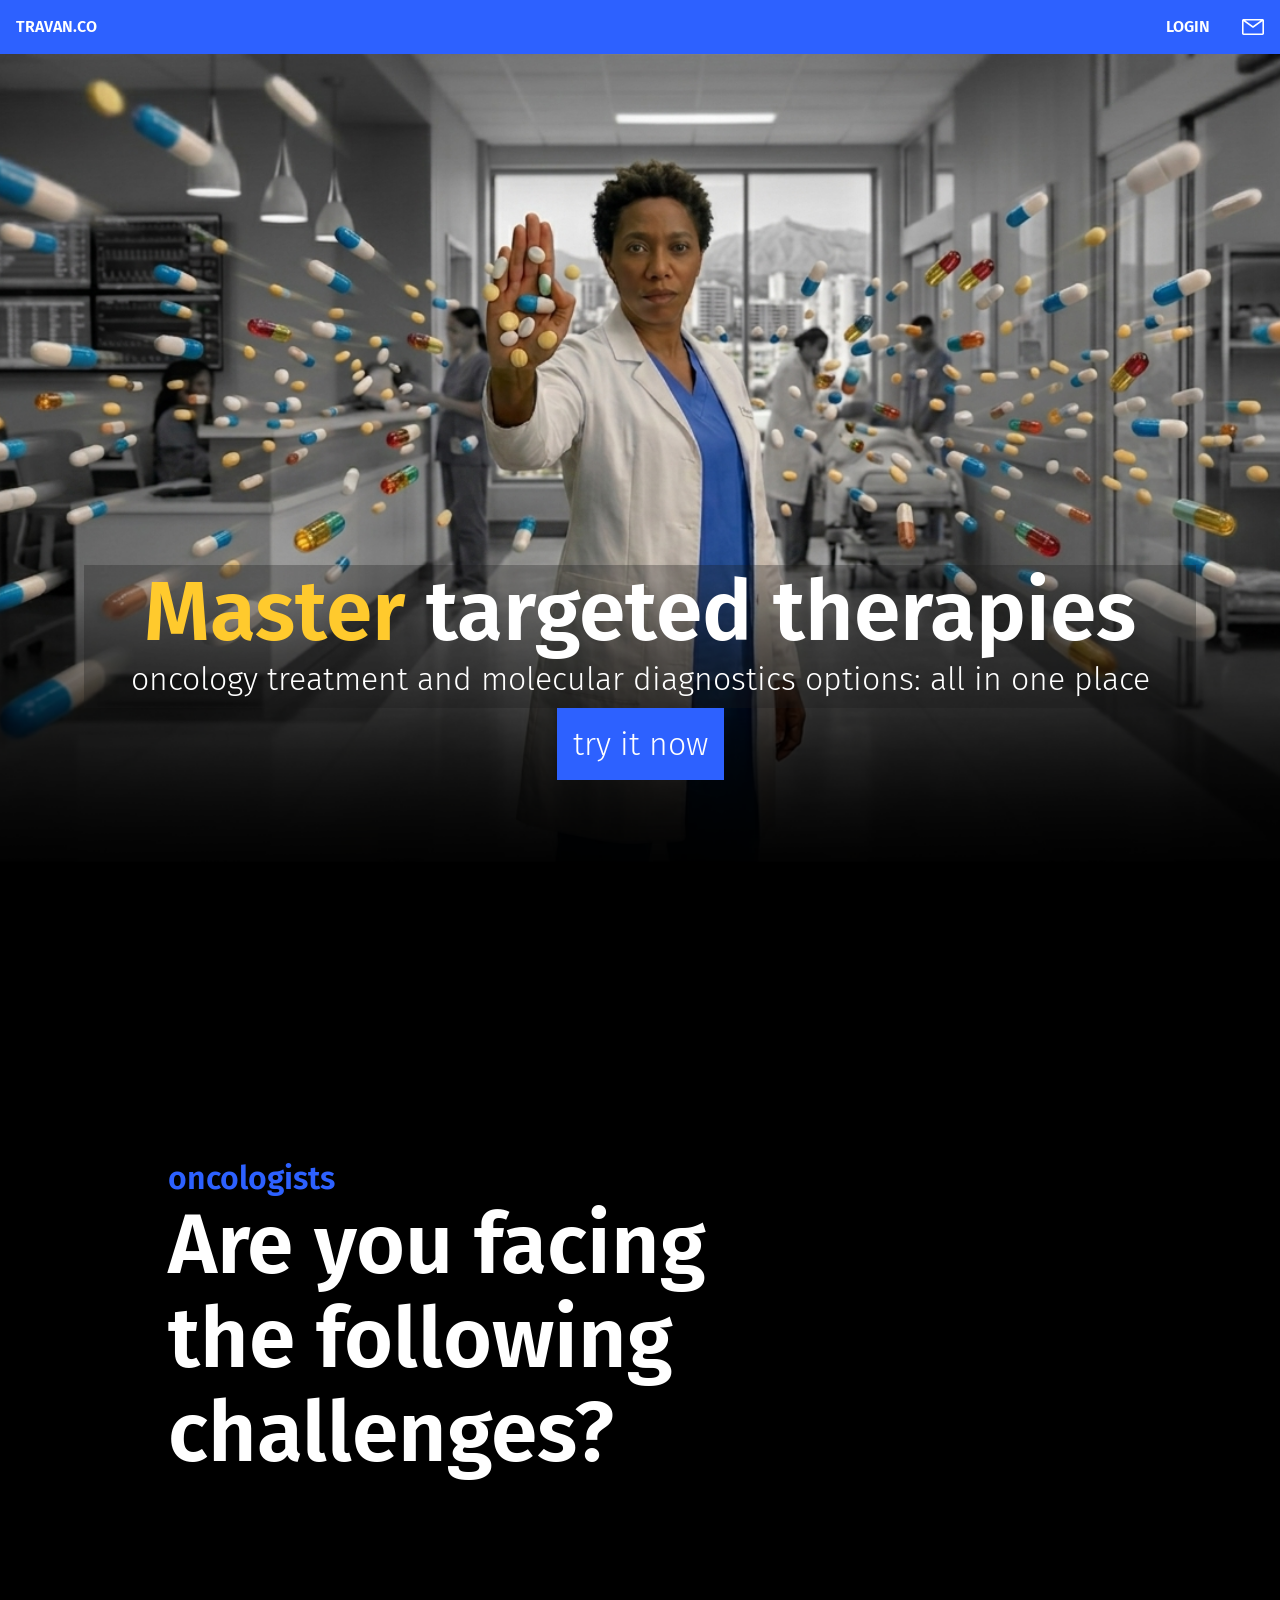
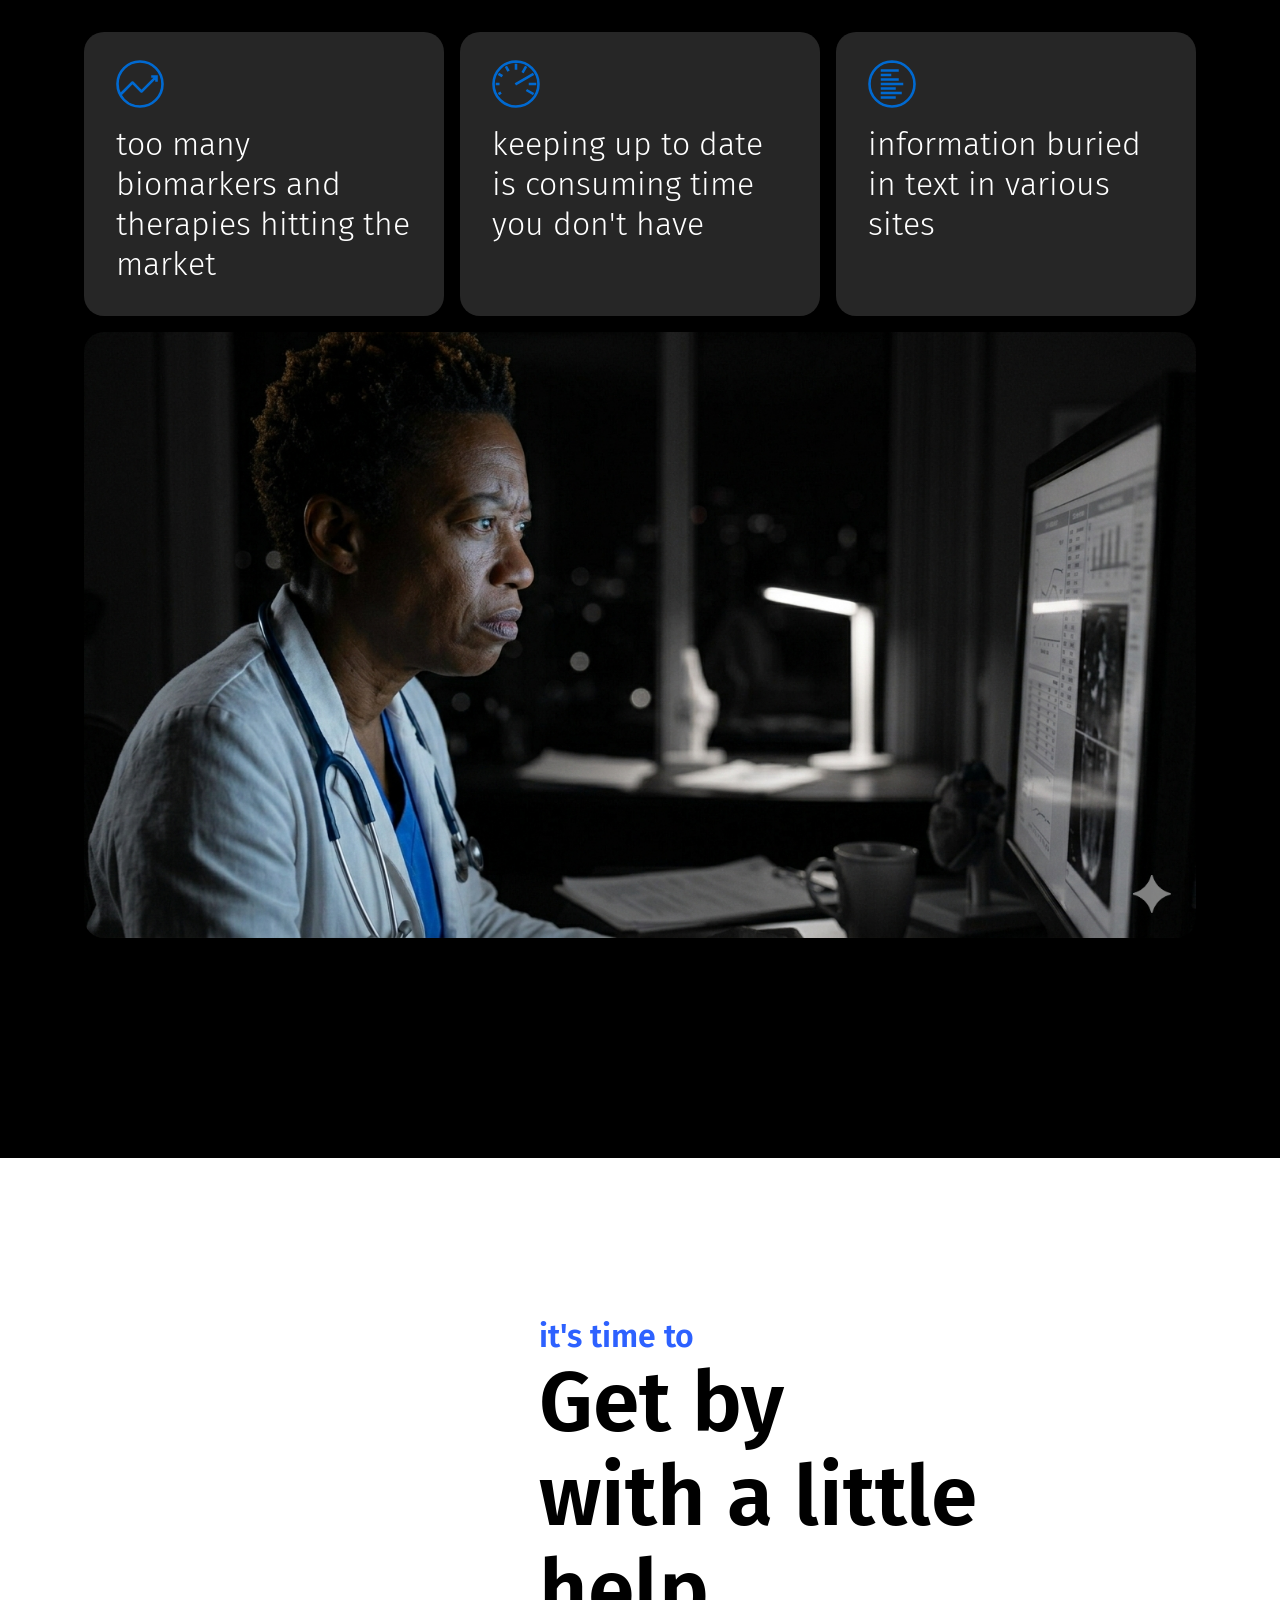
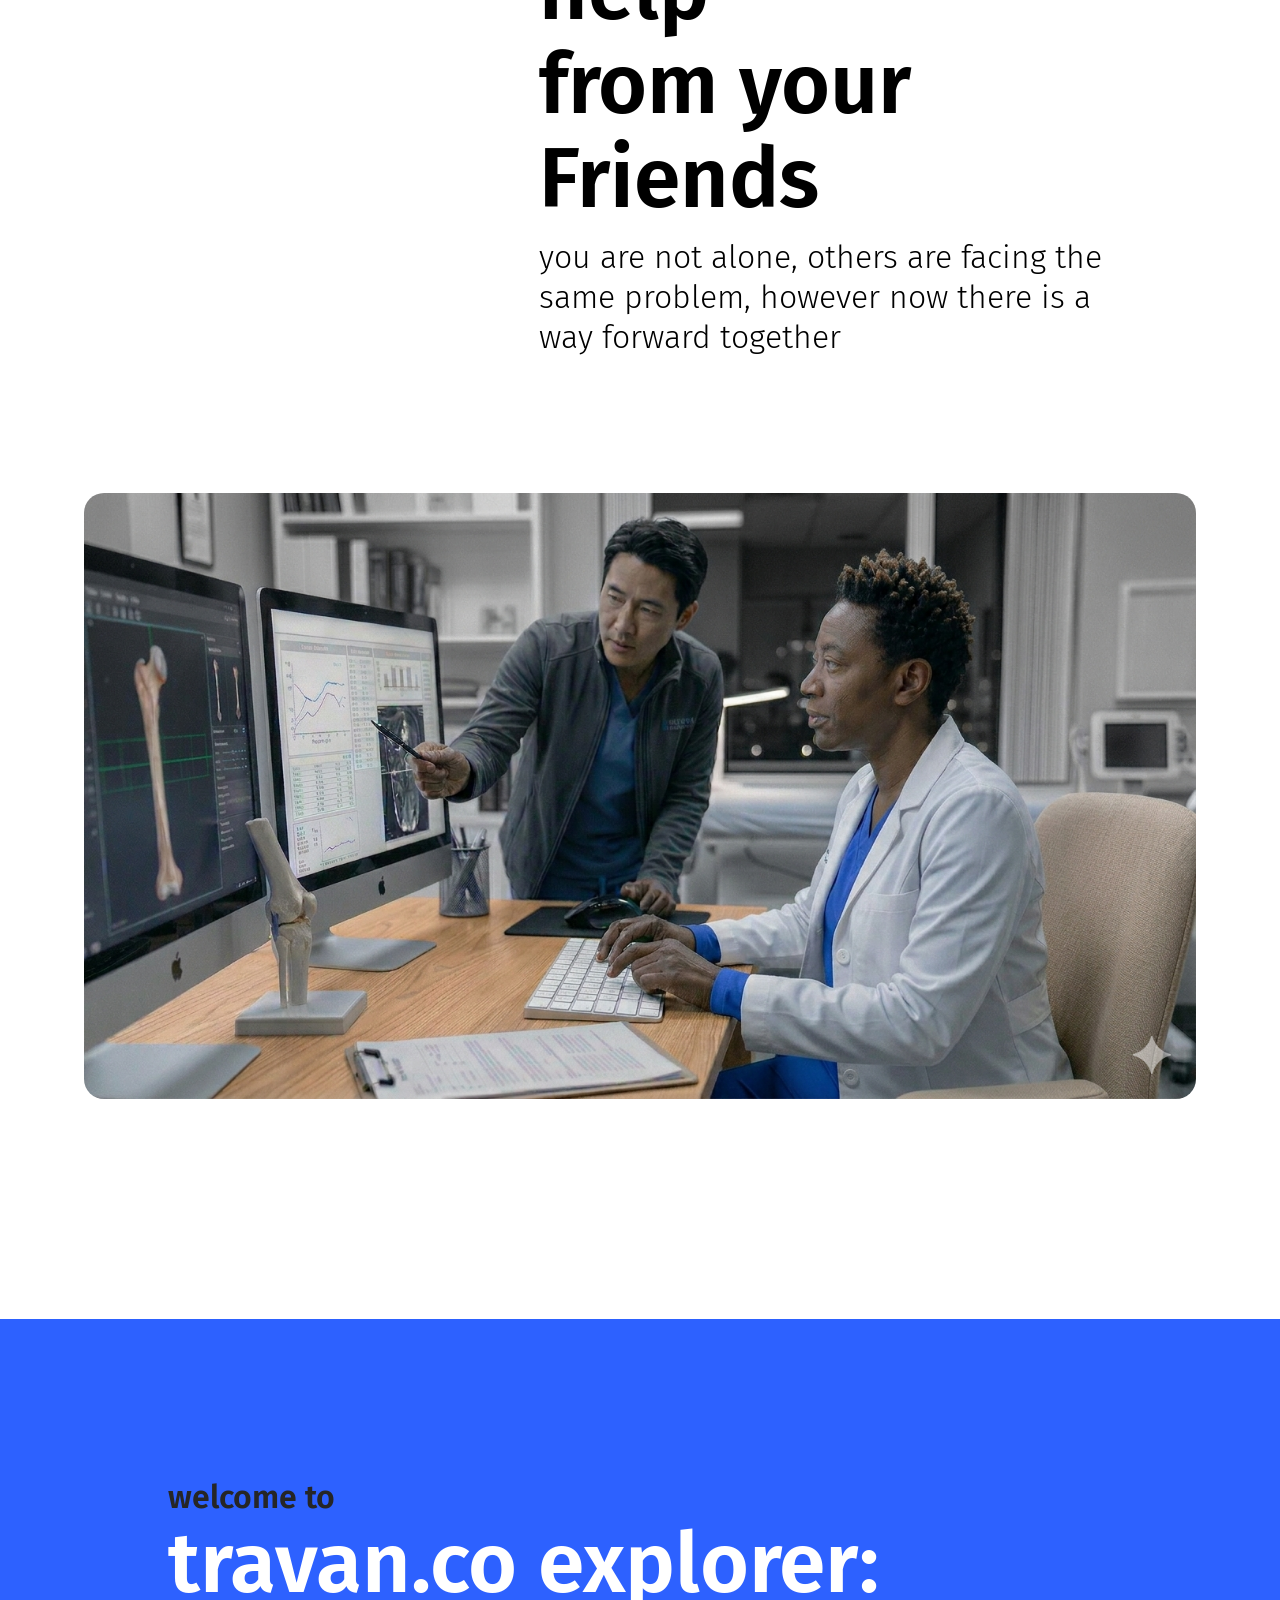
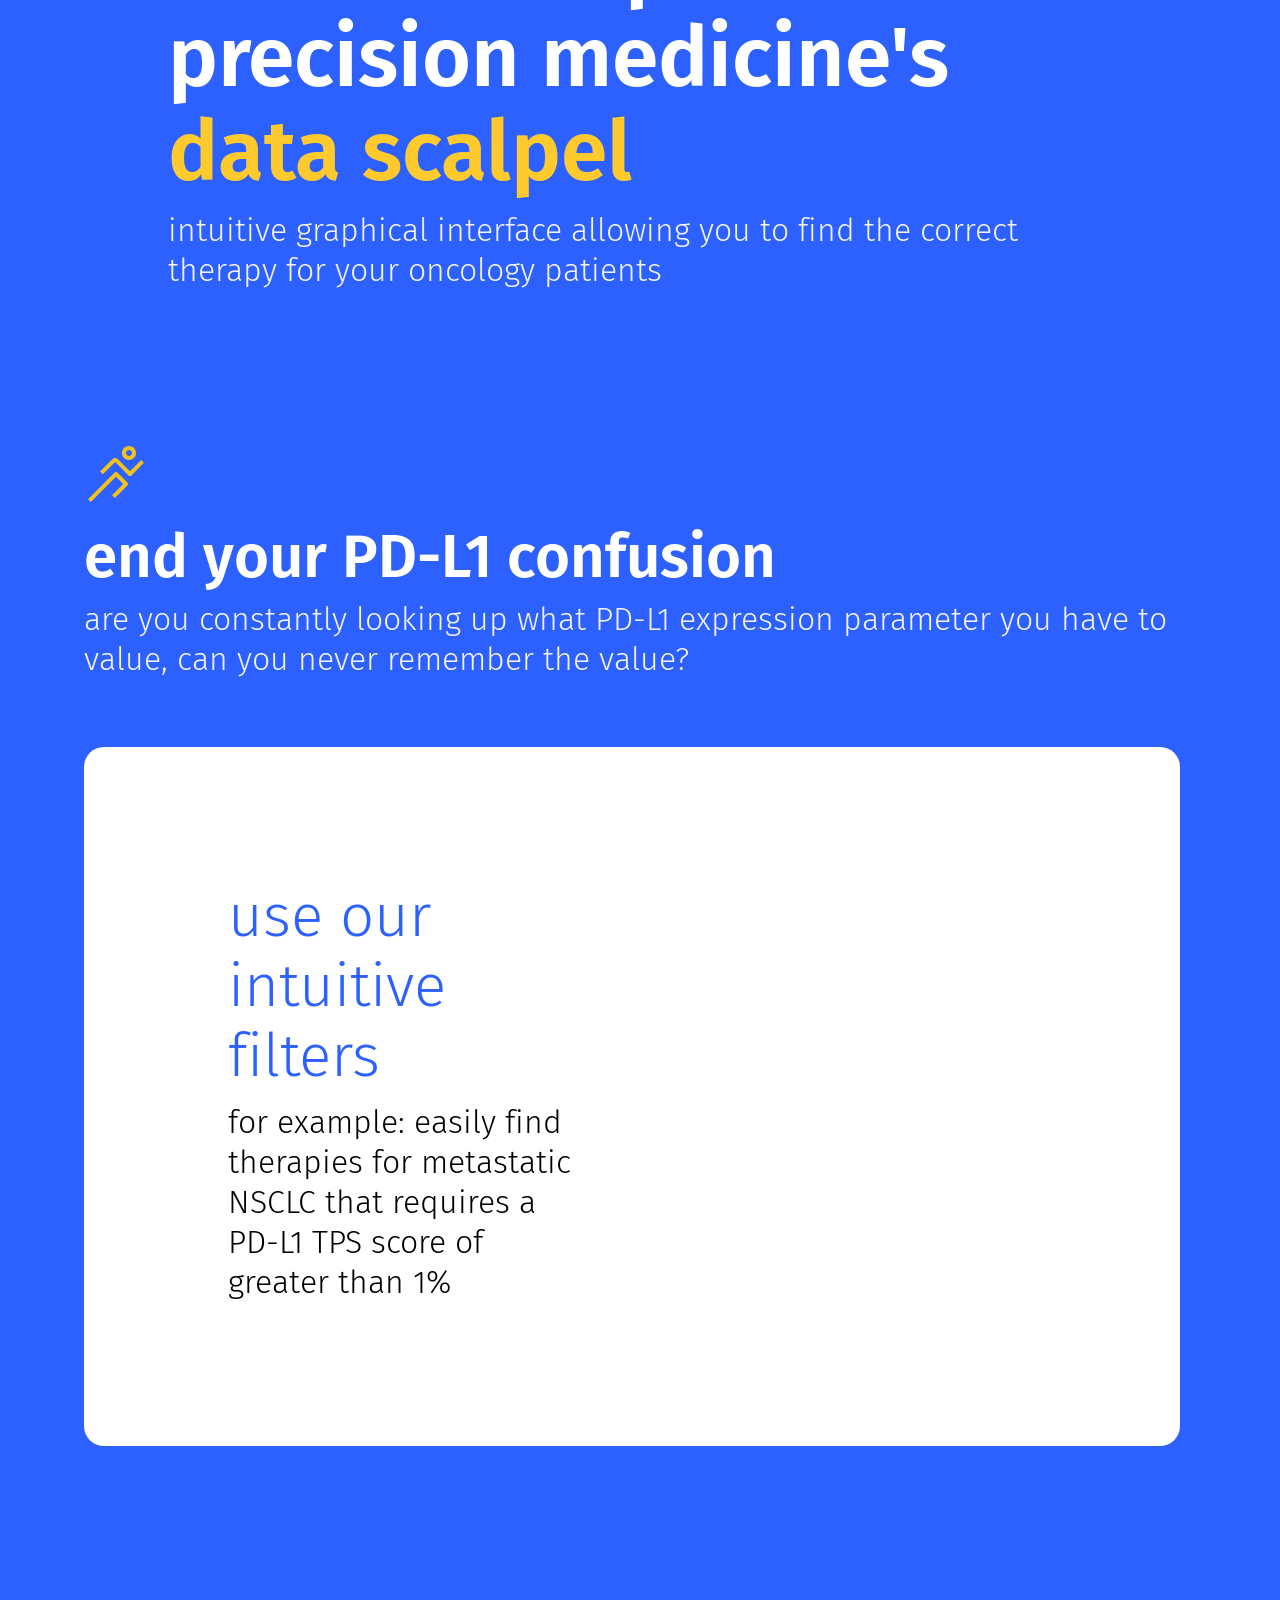
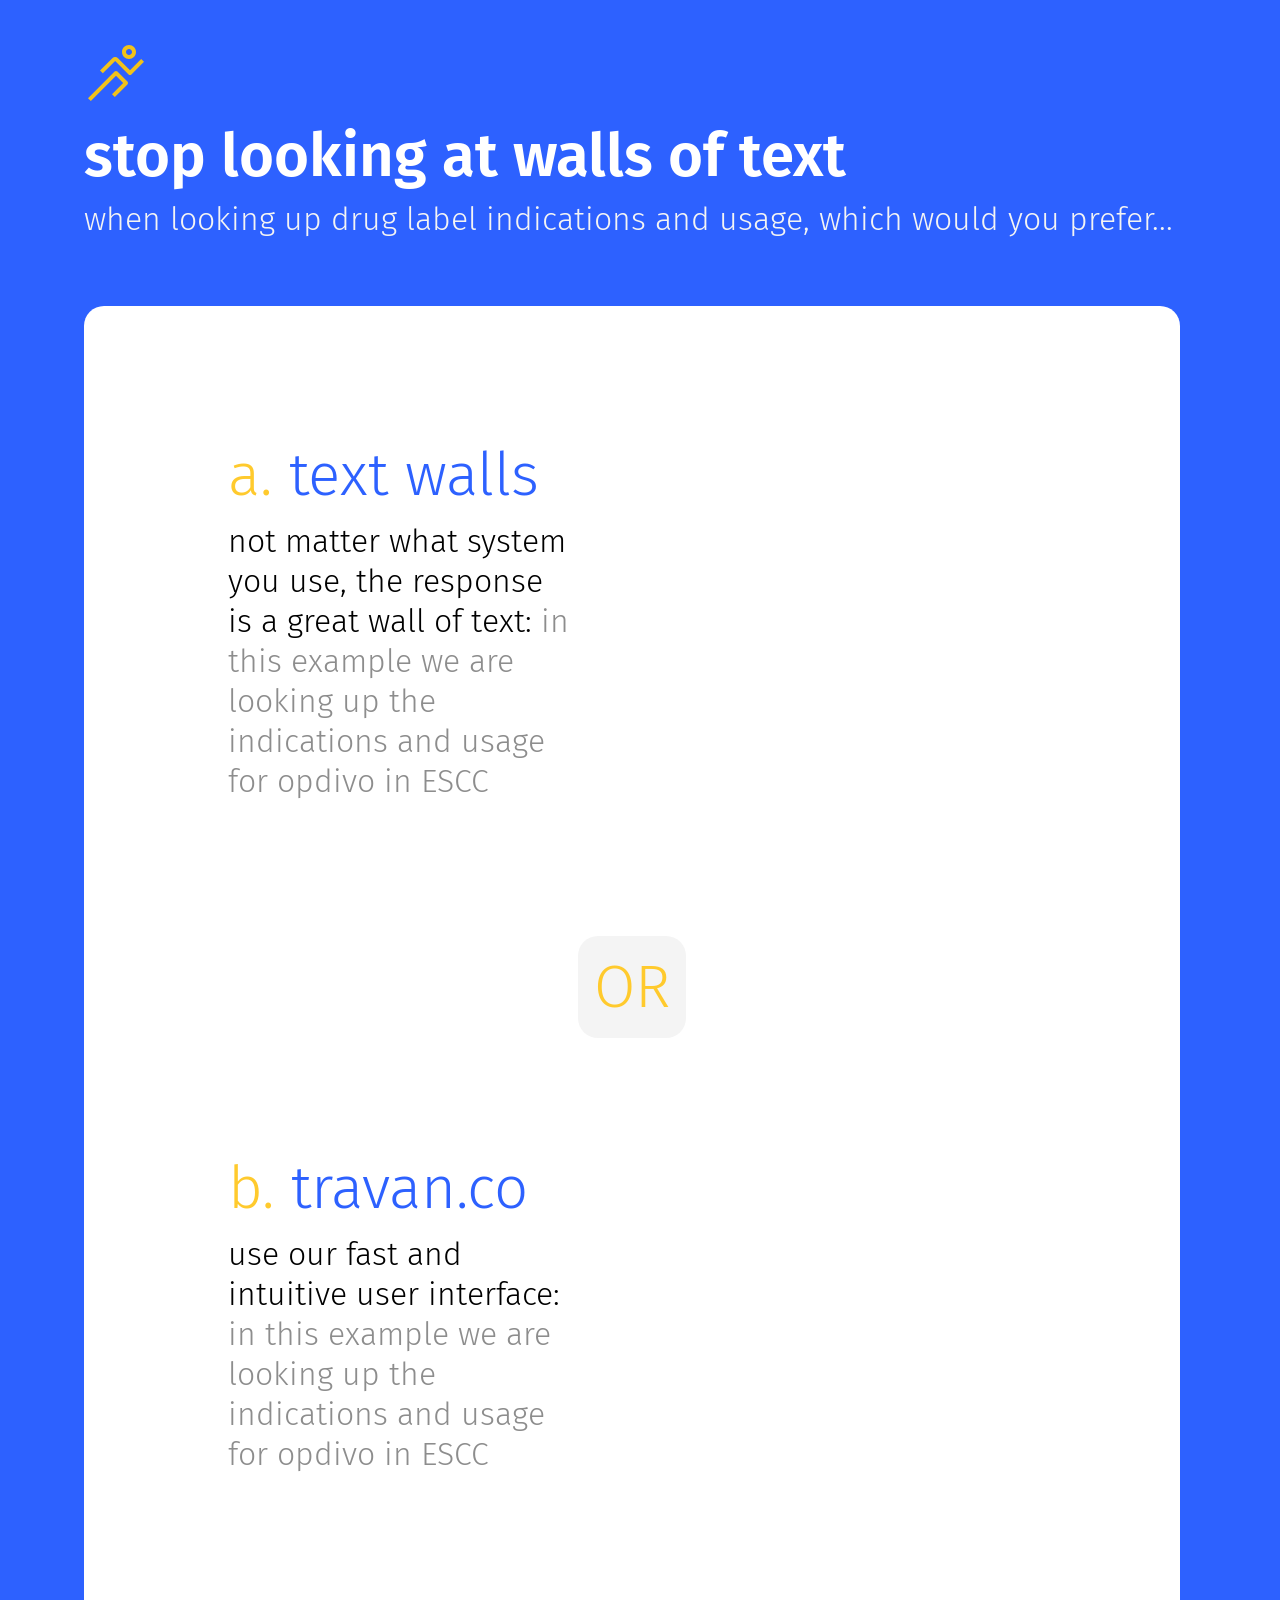
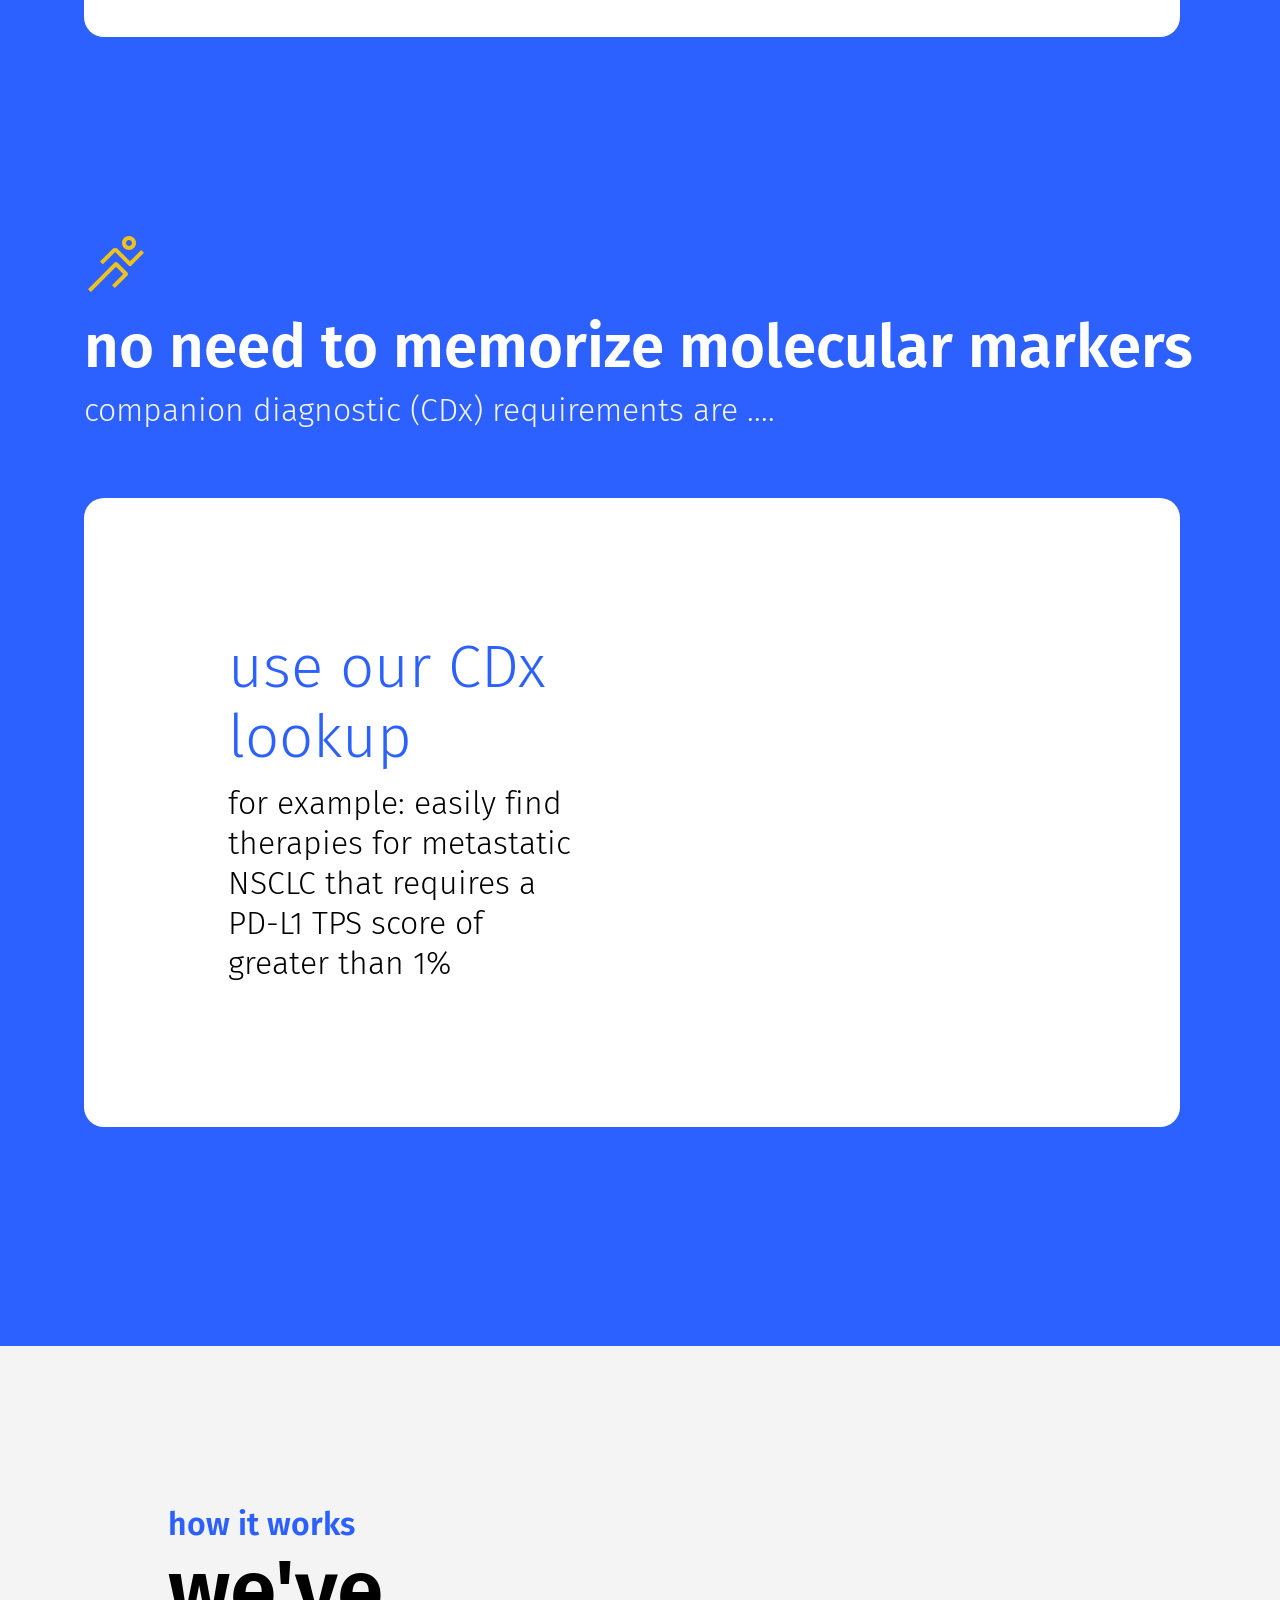
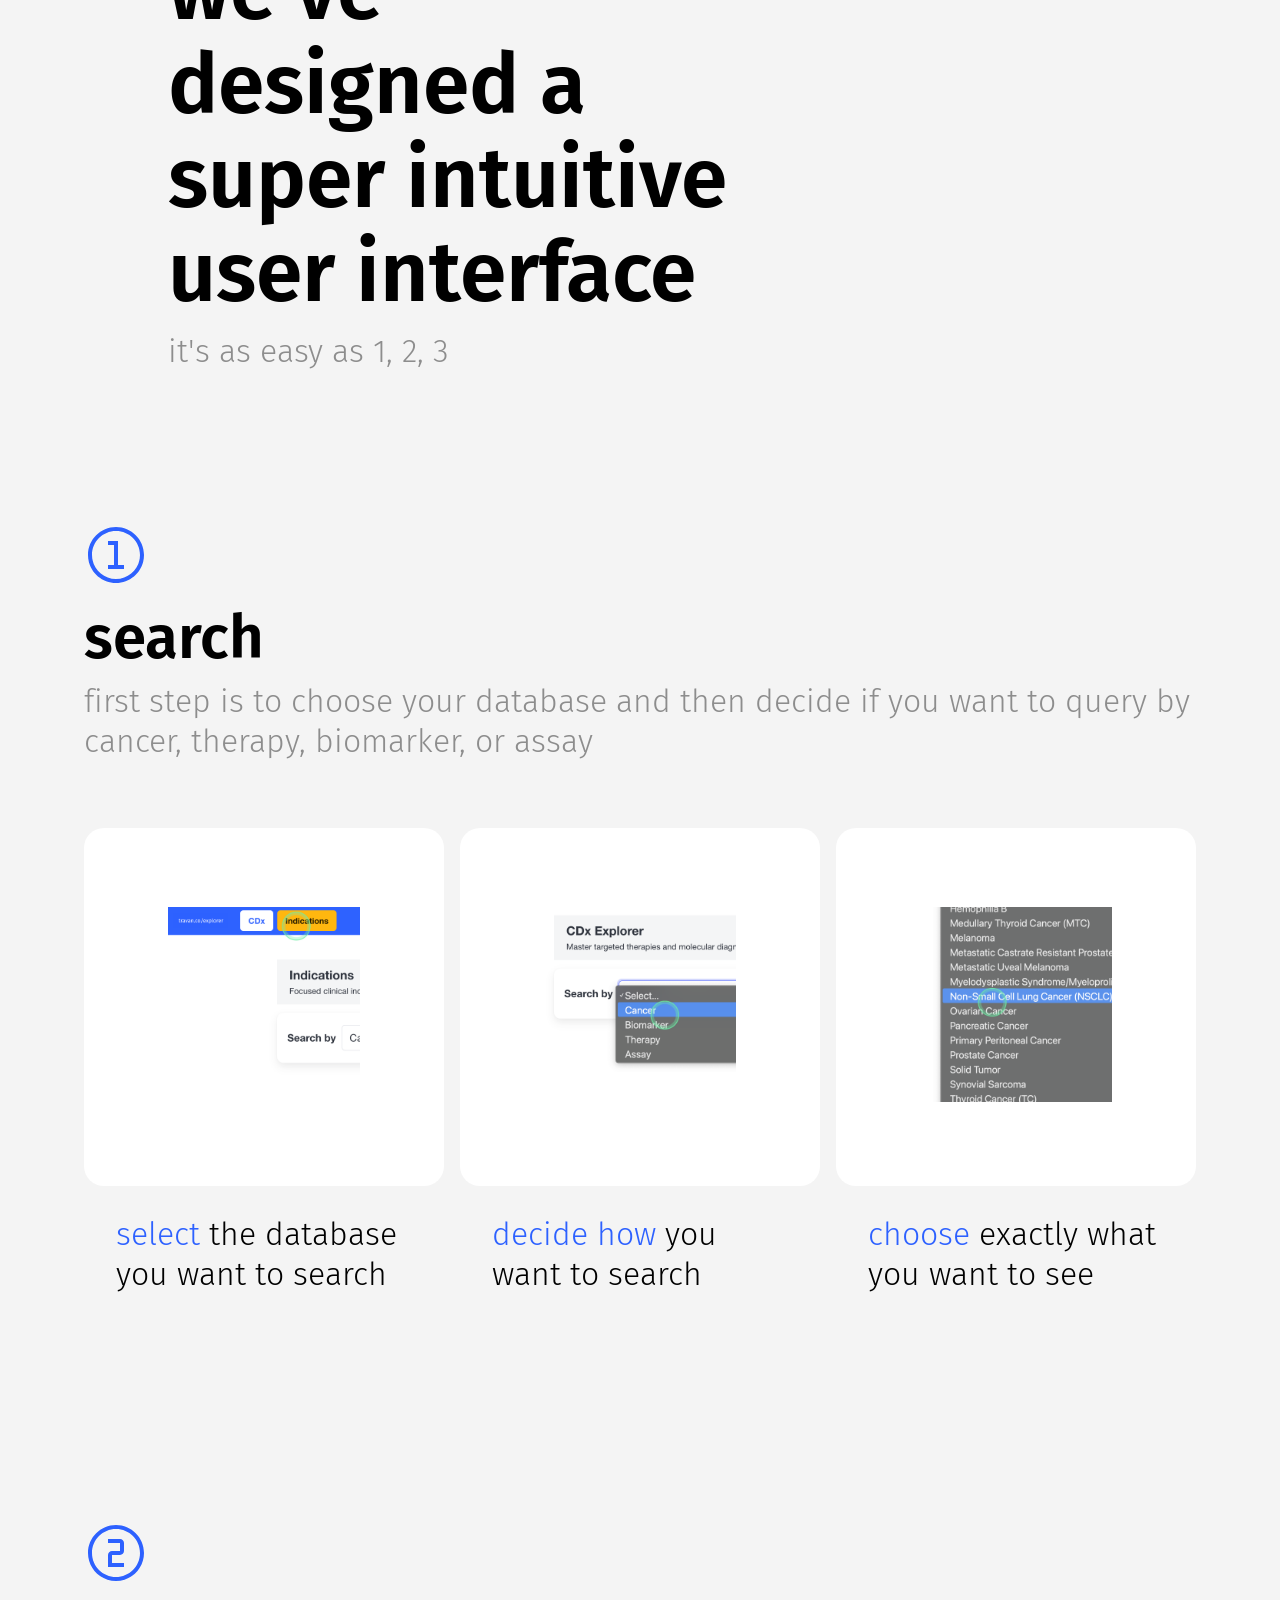
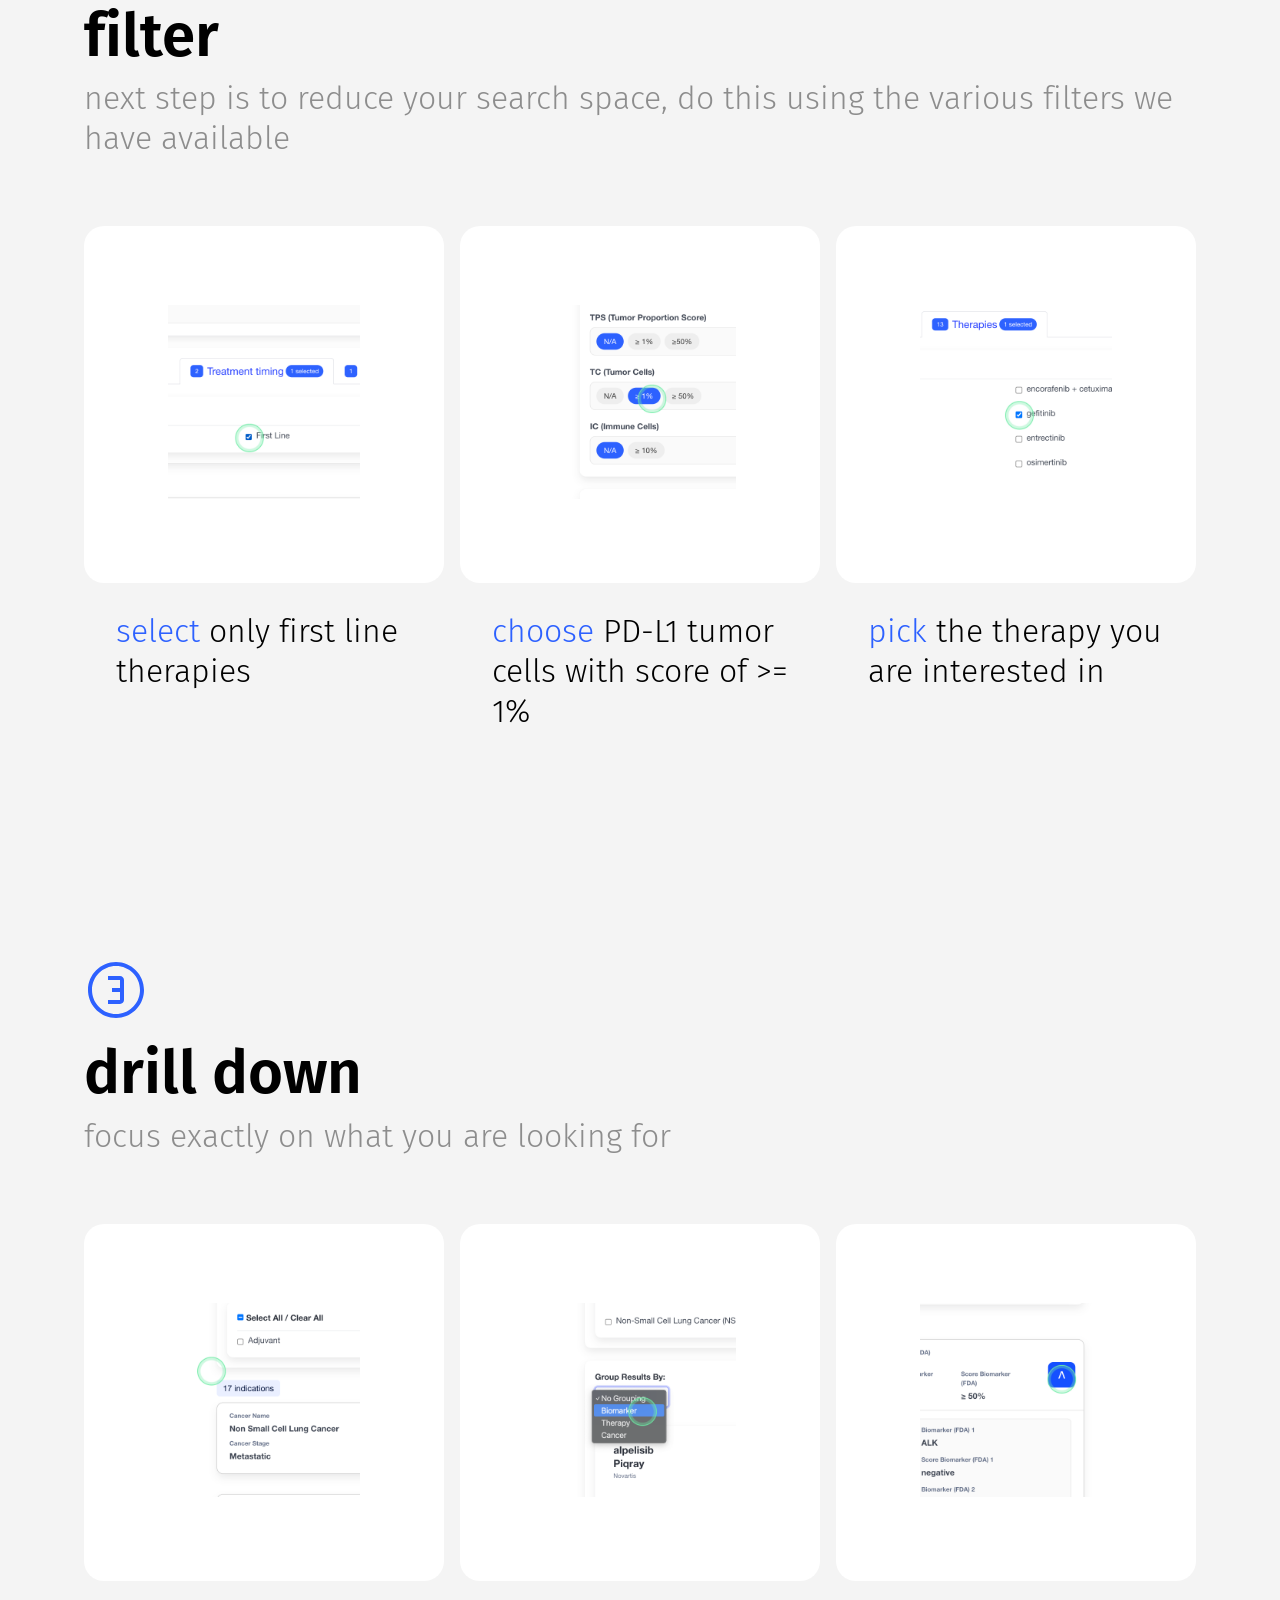
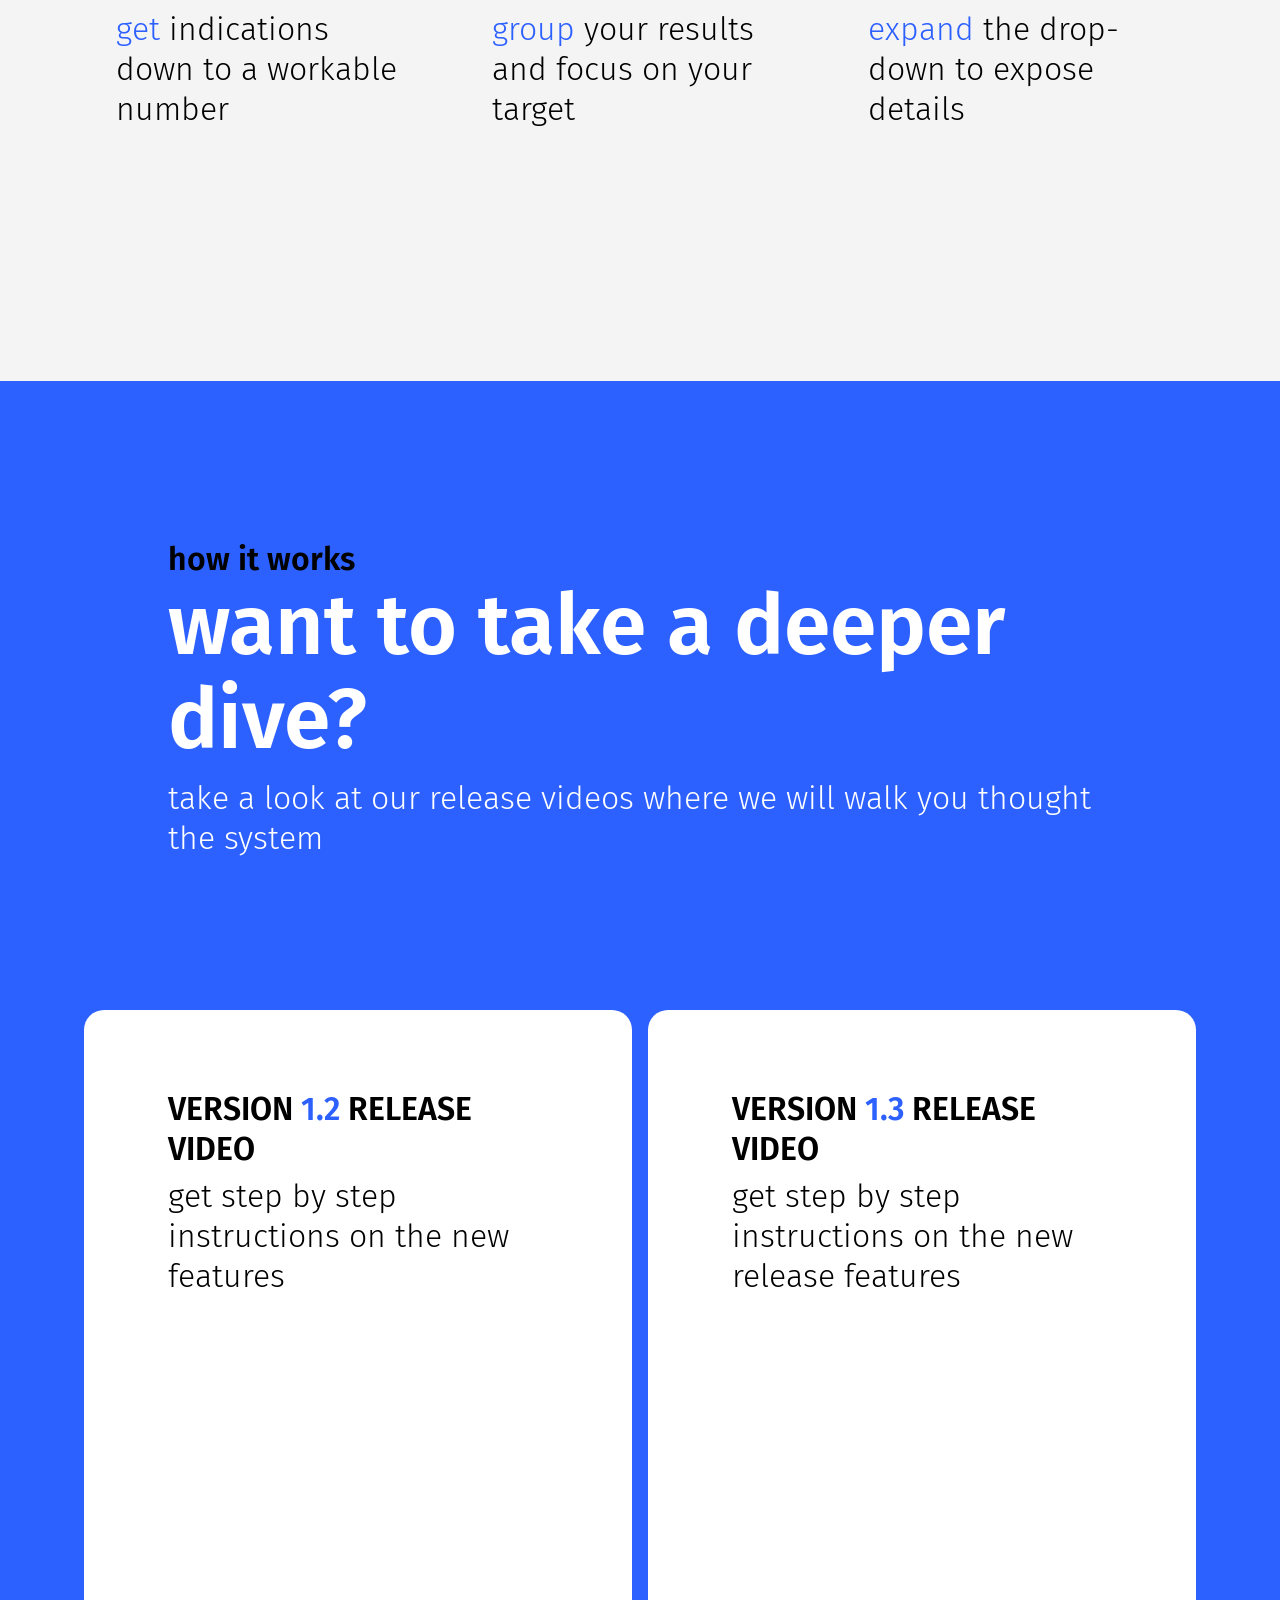
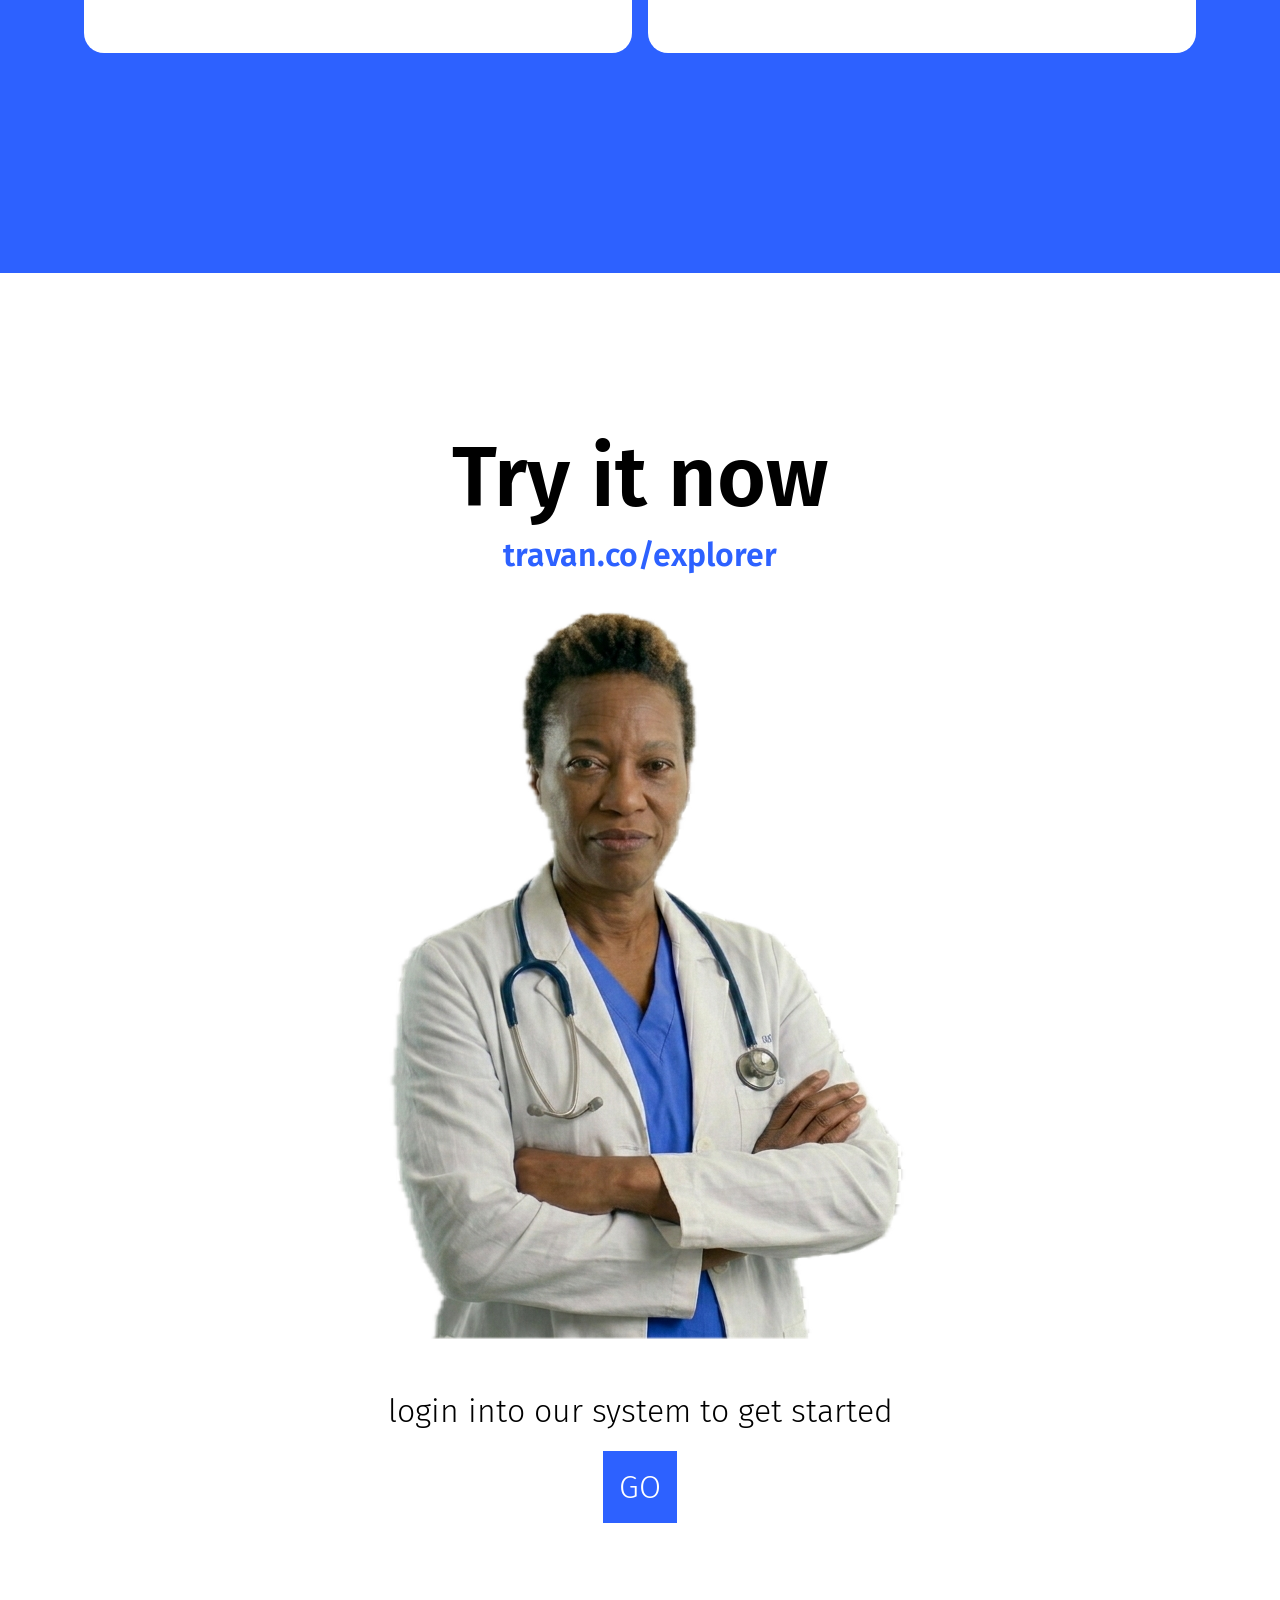
==== commit a34e5c24: "salesTime" ====
--- a/index.html
+++ b/index.html
@@ -120,6 +120,9 @@
 
             </section>
             
+            <section id="break">
+                <div class="padb-h1xl back-blck"></div>
+            </section>
 
             <section id="problems"
                 class="disp-flex
@@ -138,7 +141,7 @@
 
                         <div class="grcl-1sp2 med:grcl-1sp1 pdlrtb-h1 med:pdlr-pad">
                         <h5 class="colr-bl60" style="font-weight: bold;">oncologists</h5>
-                        <h1 class="padb-h1xs colr-whit" style="font-weight: bold;">Are you facing the following challenges?</h1>                    
+                        <h1 class="padb-h1m colr-whit" style="font-weight: bold;">Are you facing the following challenges?</h1>                    
 
                         </div>
                         <div></div>
@@ -202,7 +205,7 @@
                         <div class="grcl-1sp2 med:grcl-1sp1 pdlrtb-h1 med:pdlr-pad">
                             <h5 class="colr-bl60" style="font-weight: bold;">it's time to</h5>
                             <h1 class="padb-h1xs">Get by<br> with a little help <br>from your Friends</h1>
-                            <h5>you are not alone, others are facing the same problem, however now there is a way forward together</h5>
+                            <h5 class="padb-h5xl">you are not alone, others are facing the same problem, however now there is a way forward together</h5>
                         </div>
                         
                         <img  src="./assets/images/Gemini_Generated_Image_help.png"
@@ -233,50 +236,125 @@
                     flxdir-col
                     back-bl60
                 ">
-            
+
                     <div class="pdlrtb-h1 disp-grid grtc-21fr gap-pad med:pdlr-pad med:grtc-1fr">
                         
                         <div class="grcl-1sp2 med:grcl-1sp1 pdlrtb-h1 med:pdlr-pad disp-flex flxdir-col">
-                            <h5 class="colr-yl20" style="font-weight: bold;">welcome to</h5>
-                            <h1 class="padb-h1xs colr-whit">travan.co explorer: precision medicine's data scalpel</h1>
-                            <h5 class="colr-whit">intuitive graphical interface allowing you to find the correct therapy for your oncology patients</h5>
-
-                        </div>
-
-                        <div class="back-whit brad-20px pdlrtb-h1 med:pdlr-pad">
-                            <img src="./assets/images/reliability.svg"
-                                class="higt-3rem marb-2rem"
-                                style="filter: invert(20%) sepia(100%) saturate(5000%) hue-rotate(210deg) brightness(100%);"
-                            >
-                            <h2 class="padb-h1xs colr-bl60" style="font-weight: bold;">Thorough</h2>
-                            <h5 class="">only oncology relevant data is included in our system</h5>
-                        </div>
-
-                        <div class="back-whit brad-20px pdlrtb-h1 med:pdlr-pad">
+                            <h5 class="colr-gr90" style="font-weight: bold;">welcome to</h5>
+                            <h1 class="padb-h1xs colr-whit">travan.co explorer: precision medicine's <span class="colr-yl20">data scalpel</span></h1>
+                            <h5 class="colr-gr10 padb-h5xl">intuitive graphical interface allowing you to find the correct therapy for your oncology patients</h5>
+
+                        </div>
+                            
+                        <div class="grcl-1sp3 med:grcl-1sp1">
                             <img src="./assets/images/running.svg"
-                                class="higt-3rem marb-2rem"
-                                style="filter: invert(20%) sepia(100%) saturate(5000%) hue-rotate(210deg) brightness(100%);"
-                            >
-                            <h2 class="padb-h1xs colr-bl60" style="font-weight: bold;">Fast</h2>
-                            <h5 class="">intuitive user interface allows you to rapidly filter out non-relevant options</h5>
-                        </div>
-                    
-                        <div class="back-whit brad-20px pdlrtb-h1 med:pdlr-pad">
-                            <img src="./assets/images/analyze--code.svg"
-                                class="higt-3rem marb-2rem"
-                                style="filter: invert(20%) sepia(100%) saturate(5000%) hue-rotate(210deg) brightness(100%);"
-                            >
-                            <h2 class="padb-h1xs colr-bl60" style="font-weight: bold;">Focused</h2>
-                            <h5 class="">not an R+D tool but instead focused on actionable clinical insights</h5>
-                        </div>
-                    
-                        <div class="back-whit brad-20px pdlrtb-h1 med:pdlr-pad">
-                            <img src="./assets/images/collaborate.svg"
-                                class="higt-3rem marb-2rem"
-                                style="filter: invert(20%) sepia(100%) saturate(5000%) hue-rotate(210deg) brightness(100%);"
-                            >
-                            <h2 class="padb-h1xs colr-bl60" style="font-weight: bold;">Trusted</h2>
-                            <h5 class="">no AI generated datasets here, only trusted clinical data sources</h5>
+                                class="higt-4rem marb-1rem"
+                            >
+                            <h3 class="padb-h3xs colr-whit" style="font-weight: bold;">end your PD-L1 confusion</h3>
+                            <h5 class="colr-gr10 padb-h5l">are you constantly looking up what PD-L1 expression parameter you have to value, can you never remember the value?</h5>
+                        </div>
+                        
+                        
+                        <div class="grcl-1sp2 med:grcl-1sp1 back-whit brad-20px pdlrtb-h1 med:pdlr-pad"> 
+                            
+                            <div class="disp-grid grtc-21fr med:grtc-1fr">
+                                <div class="pdlrtb-h4 med:pdlr-pad">
+                                    <h4 class="padb-h1xs colr-bl60">use our intuitive filters</h4>
+                                    <h5 class="">for example: easily find therapies for metastatic NSCLC that requires a PD-L1 TPS score of greater than 1%</h5>
+                                </div>
+                                <div>
+                                    <video  src="./assets/videos/Screen Recording 2026-04-28 at 12.51.28.mp4"
+                                        class="brad-20px"
+                                        style="width: 100%;"
+                                        autoplay
+                                        muted
+                                        loop
+                                    >
+                                    </video>
+                                </div>
+                            </div>
+                        </div>
+
+                        <div class="grcl-1sp3 med:grcl-1sp1 padb-h1xl pdlrtb-h1"></div> 
+                        
+                        <div class="grcl-1sp3 med:grcl-1sp1">
+                            <img src="./assets/images/running.svg"
+                                class="higt-4rem marb-1rem"
+                            >
+                            <h3 class="padb-h3xs colr-whit" style="font-weight: bold;">stop looking at walls of text</h3>
+                            <h5 class="colr-gr10 padb-h5l">when looking up drug label indications and usage, which would you prefer... </h5>
+                        </div>
+                        
+                        <div class="grcl-1sp2 med:grcl-1sp1 brad-20px pdlrtb-h1 med:pdlr-pad back-whit">
+
+                            <div class="disp-grid grtc-21fr med:grtc-1fr">
+
+                                <div class="pdlrtb-h4 med:pdlr-pad">
+                                    <h4 class="padb-h1xs colr-bl60"><span class="colr-yl20">a. </span>text walls</h4>
+                                    <h5 class="padb-h5m">not matter what system you use, the response is a great wall of text: <span class="colr-gr50">in this example we are looking up the indications and usage for opdivo in ESCC</span></h5>
+                                </div>
+                                <video  src="./assets/videos/feature2a.mp4"
+                                    class="brad-20px"
+                                    style="width: 100%;"
+                                    autoplay
+                                    muted
+                                    loop
+                                >
+                                </video>
+                            </div>
+
+                            <div class="grtc-21fr med:grtc-1fr pdlrtb-h4 disp-flex alnitm-cen flxdir-col">
+                                    <h4 class="text-cent pad-pad back-gr10 colr-yl20 brad-20px">OR</h4>
+                            </div>
+                              
+                                                      <div class="disp-grid grtc-21fr med:grtc-1fr">
+
+                                <div class="pdlrtb-h4 med:pdlr-pad">
+                                    <h4 class="padb-h1xs colr-bl60"><span class="colr-yl20">b. </span>travan.co</h4>
+                                    <h5 class="padb-h5m">use our fast and intuitive user interface: <span class="colr-gr50">in this example we are looking up the indications and usage for opdivo in ESCC</span></h5>
+                                </div>
+                                <video  src="./assets/videos/feature2b.mp4"
+                                    class="brad-20px"
+                                    style="width: 100%;"
+                                    autoplay
+                                    muted
+                                    loop
+                                >
+                                </video>
+                            </div>
+
+                        </div>
+                        
+                        <div class="grcl-1sp3 med:grcl-1sp1 padb-h1xl pdlrtb-h1"></div> 
+
+                        <div class="grcl-1sp3 med:grcl-1sp1">
+                            <img src="./assets/images/running.svg"
+                                class="higt-4rem marb-1rem"
+                            >
+                            <h3 class="padb-h3xs colr-whit" style="font-weight: bold;">no need to memorize molecular markers</h3>
+                            <h5 class="colr-gr10 padb-h5l">companion diagnostic (CDx) requirements are ....</h5>
+                        </div>
+                       
+                        
+                        
+                        <div class="grcl-1sp2 med:grcl-1sp1 back-whit brad-20px pdlrtb-h1 med:pdlr-pad"> 
+                            
+                            <div class="disp-grid grtc-21fr med:grtc-1fr">
+                                <div class="pdlrtb-h4 med:pdlr-pad">
+                                    <h4 class="padb-h1xs colr-bl60">use our CDx lookup</h4>
+                                    <h5 class="">for example: easily find therapies for metastatic NSCLC that requires a PD-L1 TPS score of greater than 1%</h5>
+                                </div>
+                                <div>
+                                    <video  src="./assets/videos/feature3.mp4"
+                                        class="brad-20px"
+                                        style="width: 100%;"
+                                        autoplay
+                                        muted
+                                        loop
+                                    >
+                                    </video>
+                                </div>
+                            </div>
                         </div>
                     
                     </div>                        
@@ -285,43 +363,233 @@
             </section>
 
 
+
+
+            <section id="break">    
+                <div class="padb-h1xl back-bl60"></div>
+            </section>
+            
+            <section id="how"
+                class="disp-flex
+                    posi-reli
+                    wdth-full
+                    back-gr10
+            ">
+                <div class="mxwd-1536
+                    wdth-full
+                    malr-auto
+                    disp-flex
+                    flxdir-col
+                ">
+
+                    <div class="pdlrtb-h1 disp-grid grtc-31fr med:grtc-1fr gap-pad med:pdlr-pad">
+
+                        <div class="grcl-1sp2 med:grcl-1sp1 pdlrtb-h1 med:pdlr-pad">
+                            <h5 class="colr-bl60" style="font-weight: bold;">how it works</h5>
+                            <h1 class="padb-h1xs" style="font-weight: bold;">we've designed a super intuitive user interface</h1>                    
+                            <h5 class="padb-h5xl colr-gr50">it's as easy as 1, 2, 3</h5>                    
+                        </div>
+
+                        <div></div>
+
+                        <div class="grcl-1sp3 med:grcl-1sp1">
+                            <img src="./assets/images/01.svg"
+                                class="higt-4rem marb-1rem"
+                            >
+                            <h3 class="padb-h3xs" style="font-weight: bold;">search</h3>
+                            <h5 class="colr-gr50 padb-h5l">first step is to choose your database and then decide if you want to query by cancer, therapy, biomarker, or assay</h5>
+                        </div>
+
+                        <div>
+                            <div class="back-whit brad-20px pdlrtb-h1 med:pdlr-pad">
+                                <img src="./assets/images/search01.png"
+                                    class=""
+                                >
+
+                            </div>
+                                <h5 class="pdlrtb-h5 med:pdlr-pad"><span class="colr-bl60">select </span>the database you want to search</h5>
+
+                        </div>
+
+                        <div>
+                            <div class="back-whit brad-20px pdlrtb-h1 med:pdlr-pad">
+                                <img src="./assets/images/search02.png"
+                                    class=""
+                                >
+
+                            </div>
+                                <h5 class="pdlrtb-h5 med:pdlr-pad"><span class="colr-bl60">decide how </span>you want to search</h5>
+
+                        </div>
+                        
+                        <div>
+                            <div class="back-whit brad-20px pdlrtb-h1 med:pdlr-pad">
+                                <img src="./assets/images/search03.png"
+                                    class=""
+                                >
+
+                            </div>
+                                <h5 class="pdlrtb-h5 med:pdlr-pad"><span class="colr-bl60">choose </span>exactly what you want to see</h5>
+
+                        </div>
+                       
+                        <div class="grcl-1sp3 med:grcl-1sp1 padb-h1xl pdlrtb-h1"></div> 
+
+
+                        
+                       <div class="grcl-1sp3 med:grcl-1sp1">
+                            <img src="./assets/images/02.svg"
+                                class="higt-4rem marb-1rem"
+                            >
+                            <h3 class="padb-h3xs" style="font-weight: bold;">filter</h3>
+                            <h5 class="colr-gr50 padb-h5l">next step is to reduce your search space, do this using the various filters we have available</h5>
+                        </div>
+
+                        <div>
+                            <div class="back-whit brad-20px pdlrtb-h1 med:pdlr-pad">
+                                <img src="./assets/images/filter01.png"
+                                    class=""
+                                >
+
+                            </div>
+                                <h5 class="pdlrtb-h5 med:pdlr-pad"><span class="colr-bl60">select </span>only first line therapies</h5>
+
+                        </div>
+
+                        <div>
+                            <div class="back-whit brad-20px pdlrtb-h1 med:pdlr-pad">
+                                <img src="./assets/images/filter02.png"
+                                    class=""
+                                >
+
+                            </div>
+                                <h5 class="pdlrtb-h5 med:pdlr-pad"><span class="colr-bl60">choose </span>PD-L1 tumor cells with score of >= 1%</h5>
+
+                        </div>
+                        
+                        <div>
+                            <div class="back-whit brad-20px pdlrtb-h1 med:pdlr-pad">
+                                <img src="./assets/images/filter03.png"
+                                    class=""
+                                >
+
+                            </div>
+                                <h5 class="pdlrtb-h5 med:pdlr-pad"><span class="colr-bl60">pick </span>the therapy you are interested in</h5>
+
+                        </div>
+                       
+                        <div class="grcl-1sp3 med:grcl-1sp1 padb-h1xl pdlrtb-h1"></div> 
+
+
+                    
+
+                       <div class="grcl-1sp3 med:grcl-1sp1">
+                            <img src="./assets/images/03.svg"
+                                class="higt-4rem marb-1rem"
+                            >
+                            <h3 class="padb-h3xs" style="font-weight: bold;">drill down</h3>
+                            <h5 class="colr-gr50 padb-h5l">focus exactly on what you are looking for</h5>
+                        </div>
+
+                        <div>
+                            <div class="back-whit brad-20px pdlrtb-h1 med:pdlr-pad">
+                                <img src="./assets/images/drill01.png"
+                                    class=""
+                                >
+
+                            </div>
+                                <h5 class="pdlrtb-h5 med:pdlr-pad"><span class="colr-bl60">get </span>indications down to a workable number</h5>
+
+                        </div>
+
+                        <div>
+                            <div class="back-whit brad-20px pdlrtb-h1 med:pdlr-pad">
+                                <img src="./assets/images/drill02.png"
+                                    class=""
+                                >
+
+                            </div>
+                            <h5 class="pdlrtb-h5 med:pdlr-pad"><span class="colr-bl60">group </span>your results and focus on your target</h5>
+
+                        </div>
+                        
+                        <div>
+                            <div class="back-whit brad-20px pdlrtb-h1 med:pdlr-pad">
+                                <img src="./assets/images/drill03.png"
+                                    class=""
+                                >
+
+                            </div>
+                            <h5 class="pdlrtb-h5 med:pdlr-pad"><span class="colr-bl60">expand </span>the drop-down to expose details</h5>
+
+                        </div>
+                       
+
+                    </div>
+                
+                </div>
+
+
+            </section>
+
+            <section id="break">
+                <div class="padb-h1xl back-gr10"></div>
+            </section>
+
+            <section id="how"
+                class="disp-flex
+                    posi-rela
+                    wdth-full
+                    back-bl60
+                ">
+                <div class="mxwd-1536
+                    wdth-full
+                    malr-auto
+                    disp-flex
+                    flxdir-col
+                ">
+
+                    <div class="pdlrtb-h1 med:pdlr-pad disp-grid grtc-21fr med:grtc-1fr gap-pad">
+                        
+                        <div class="pdlrtb-h1 med:pdlr-pad grcl-1sp2 med:grcl-1sp1">
+                            <h5 class="" style="font-weight: bold;">how it works</h5>
+                            <h1 class="padb-h1xs colr-whit" style="font-weight: bold;">want to take a deeper dive?</h1>                    
+                            <h5 class="padb-h5xl colr-whit">take a look at our release videos where we will walk you thought the system</h5>                    
+                        </div>
+
+                        <div class="back-whit brad-20px pdlrtb-h1 med:pdlr-pad">
+                            <h5 class="padb-h4xs" style="font-weight: bold;">VERSION <span class="colr-bl60">1.2</span> RELEASE VIDEO</h5>
+                            <h5 class="padb-h5xl">get step by step instructions on the new features</h5>
+                            
+                            <div class=""
+                                 style="width: 100%; max-width: 1536px; aspect-ratio: 16 / 9; margin:0 auto;"                        
+                                >
+                                <iframe width="100%" height="100%" src="https://www.youtube.com/embed/t7P9WEzGE8A?si=HdTXp7UN6Tz2Ttac" title="YouTube video player" frameborder="0" allow="accelerometer; autoplay; clipboard-write; encrypted-media; gyroscope; picture-in-picture; web-share" referrerpolicy="strict-origin-when-cross-origin" allowfullscreen></iframe>
+                            </div>
+                        </div>
+                        
+                        <div class="back-whit brad-20px pdlrtb-h1 med:pdlr-pad">
+                            <h5 class="padb-h4xs" style="font-weight: bold;">VERSION <span class="colr-bl60">1.3</span> RELEASE VIDEO</h5>
+                            <h5 class="padb-h5xl">get step by step instructions on the new release features</h5>
+                            
+                            <div class=""
+                                 style="width: 100%; max-width: 1536px; aspect-ratio: 16 / 9; margin:0 auto;"                        
+                                >
+                                <iframe width="100%" height="100%" src="https://www.youtube.com/embed/V0JkVVlRHws?si=t30WCtrOuEDwWkFw" title="YouTube video player" frameborder="0" allow="accelerometer; autoplay; clipboard-write; encrypted-media; gyroscope; picture-in-picture; web-share" referrerpolicy="strict-origin-when-cross-origin" allowfullscreen></iframe>
+                            </div>
+                        </div>
+                    
+                    </div>
+
+                </div>
+                    
+            </section>
+
+
             <section id="break">
                 <div class="padb-h1xl back-bl60"></div>
             </section>
-
-            <section id="how"
-                class="disp-flex
-                    posi-rela
-                    wdth-full
-                    back-gr10
-                ">
-                <div class="mxwd-1536
-                    wdth-full
-                    malr-auto
-                    disp-flex
-                    flxdir-col
-                    back-gr10
-                ">
-
-                    <div class="pdlrtb-h1 med:pdlr-pad">
-                        <h1 class="pdlrtb-h1 colr-bl60" style="font-weight: bold;">see how it works</h1>                    
-
-                        <div class=""
-                             style="width: 100%; max-width: 1536px; aspect-ratio: 16 / 9; margin:0 auto;"                        
-                            >
-                            <iframe width="100%" height="100%" src="https://www.youtube.com/embed/V0JkVVlRHws?si=t30WCtrOuEDwWkFw" title="YouTube video player" frameborder="0" allow="accelerometer; autoplay; clipboard-write; encrypted-media; gyroscope; picture-in-picture; web-share" referrerpolicy="strict-origin-when-cross-origin" allowfullscreen></iframe>
-                        
-                        </div>
-                    
-                    </div>
-
-                </div>
-                    
-            </section>
-
-            <section id="break">    
-                <div class="back-whit"></div>
-            </section>
+            
             
             <section id="how"
                 class="disp-flex
@@ -339,7 +607,7 @@
                 ">
 
                 <div class="pdlrtb-h1 med:pdlr-pad">
-                    <div class="disp-flex flxdir-col alnitm-cen pdlrtb-h1 med:pdlr-pad back-whit">
+                    <div class="disp-flex flxdir-col alnitm-cen pdlrtb-h1 med:pdlr-pad">
                         <h1 class="text-cent padb-h1xs">Try it now</h1>                    
                         <h5 class="colr-bl60 padb-h5m" style="font-weight: bold;">travan.co/explorer</h5>
                         <img src="./assets/images/Gemini_Generated_Image_ecz5ckecz5ckecz5.png"
@@ -359,6 +627,10 @@
 
 
                 </div>
+            </section>
+            
+            <section id="break">
+                <div class="padb-h1xl back-whit"></div>
             </section>
             
         </main>
--- a/style.css
+++ b/style.css
@@ -234,6 +234,13 @@
     font-weight: var(--h2-weight);
 }
 
+h2 span {
+    font-family: inherit;
+    font-size: inherit;
+    line-height: inherit;
+    font-weight: inherit;
+}
+
 h3 {
     font-family: var(--ff);
     font-size: var(--h3-size);
@@ -241,6 +248,14 @@
     font-weight: var(--h3-weight);
 }
 
+h3 span {
+    font-family: inherit;
+    font-size: inherit;
+    line-height: inherit;
+    font-weight: inherit;
+}
+
+
 h4 {
     font-family: var(--ff);
     font-size: var(--h4-size);
@@ -248,6 +263,13 @@
     font-weight: var(--h4-weight);
 }
 
+h4 span {
+    font-family: inherit;
+    font-size: inherit;
+    line-height: inherit;
+    font-weight: inherit;
+}
+
 h5 {
     font-family: var(--ff);
     font-size: var(--h5-size);
@@ -255,6 +277,13 @@
     font-weight: var(--h5-weight);
 }
 
+h5 span {
+    font-family: inherit;
+    font-size: inherit;
+    line-height: inherit;
+    font-weight: inherit;
+}
+
 h6 {
     font-family: var(--ff);
     font-size: var(--h6-size);
@@ -262,6 +291,14 @@
     font-weight: var(--h6-weight);
 }
 
+h6 span {
+    font-family: inherit;
+    font-size: inherit;
+    line-height: inherit;
+    font-weight: inherit;
+}
+
+
 p {
     font-family: var(--ff);
     font-size: var(--p-size);
@@ -452,6 +489,10 @@
     grid-column: span 3;
 }
 
+.grcl-1sp4 {
+    grid-column: span 3;
+}
+
 .grtc-21fr {
     grid-template-columns: repeat(2, 1fr);
 }
@@ -627,6 +668,10 @@
 
 .padb-h3xl {
     padding-bottom: calc(var(--h3-size) * var(--gap-xl) );
+}
+
+.padb-h4{
+    padding-bottom: var(--h4-size);
 }
 
 .padb-h4xl {
@@ -782,10 +827,7 @@
     z-index: -1 ;
 }
 
-#kevin:hover {
-    content: url(./assets/images/linkedin.webp);
-    border-radius: 0%;
-}
+
 
 @media (max-width: 768px) {
 
@@ -823,5 +865,28 @@
     }
 
 
-
-}+}
+
+
+/* Core CSS */
+.carousel {
+	display: flex;
+	overflow-x: scroll;
+	scroll-snap-type: x mandatory;
+	padding: 20px 0;
+	/* 👇 If you would like to hide the scrollbar, but not recommended */
+	&::-webkit-scrollbar {
+		display: none;
+	}
+
+	.list-item {
+		scroll-snap-align: start;
+	}
+
+	.item-view {
+		width: 300px;
+		padding-right: 48px;
+		/* 👇 This is the magic: 1000px represents the size of the container (yours can be any width), but here 476 is 50% of the container size, minus any left padding on the container - in this case it's 24px, which equals 480px. */
+		transform: translateX(calc(max(1000px, 100vw) / 2 - 480px));
+	}
+}
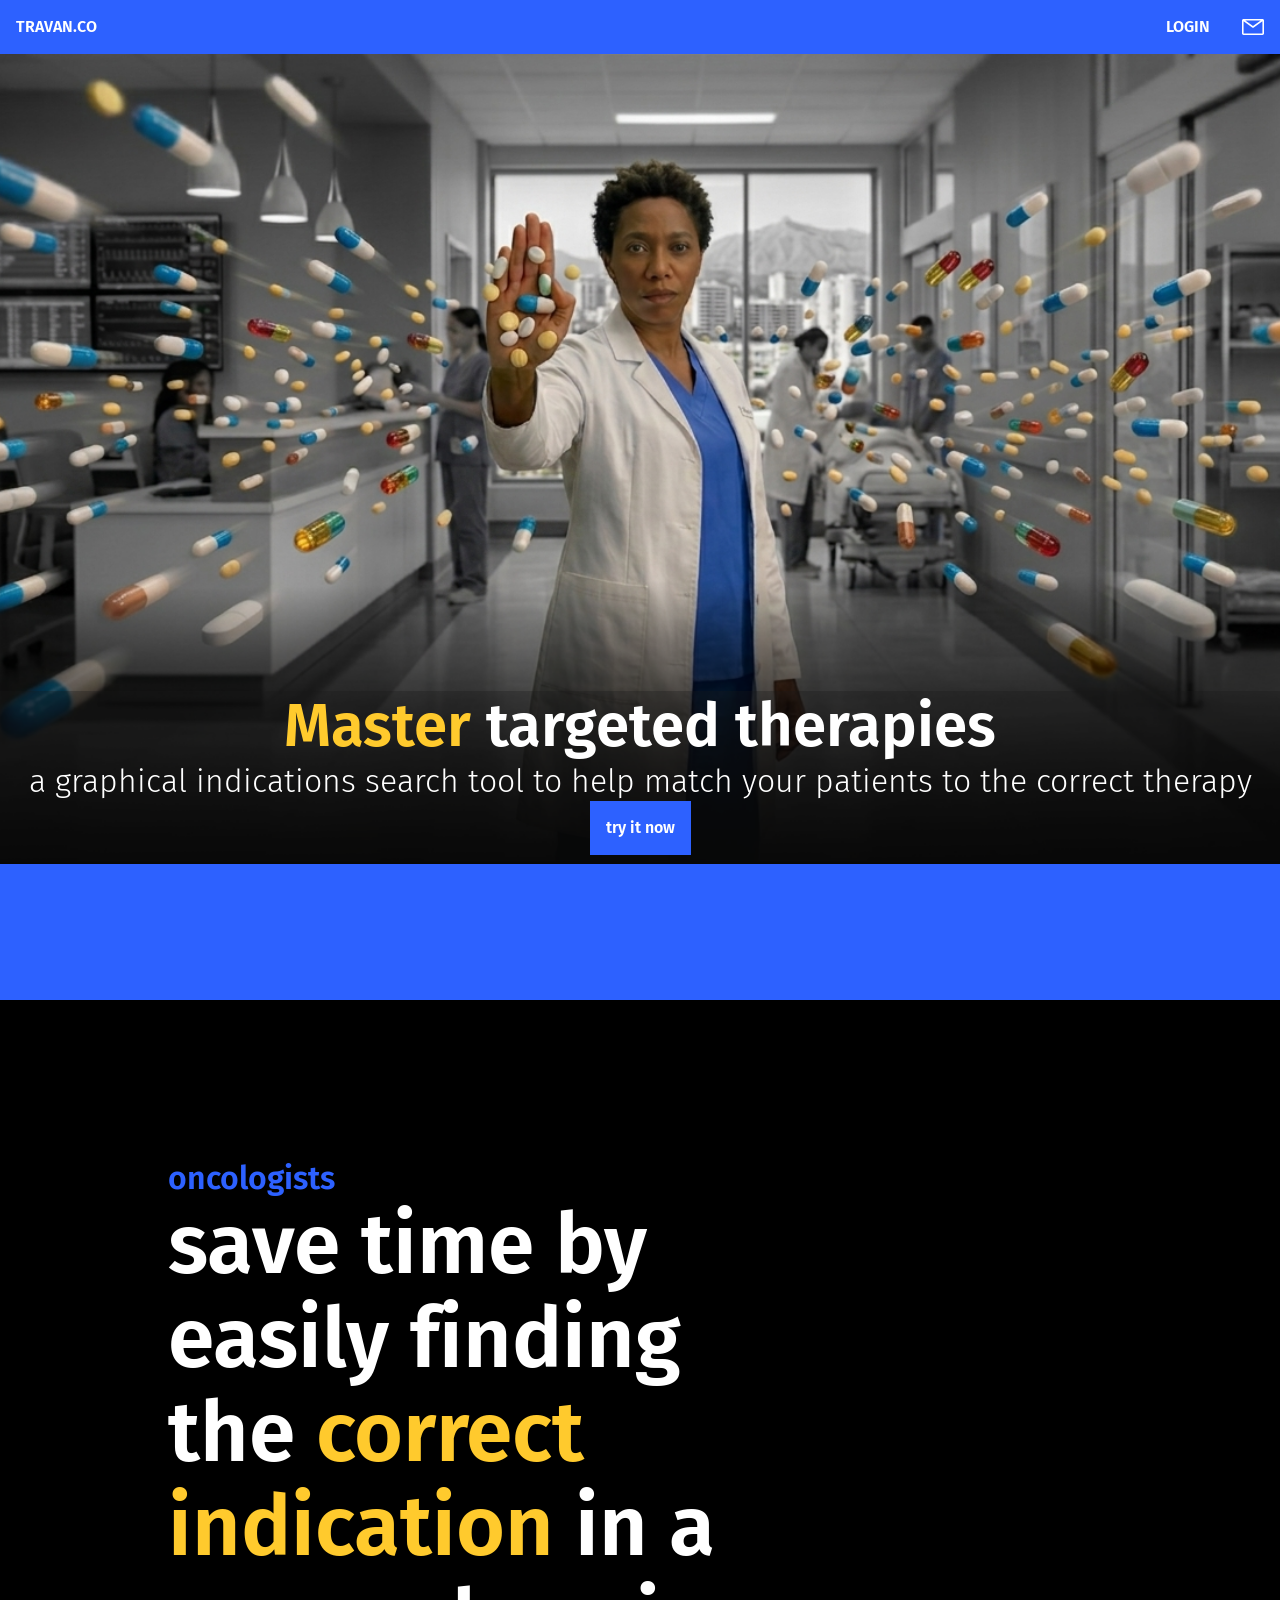
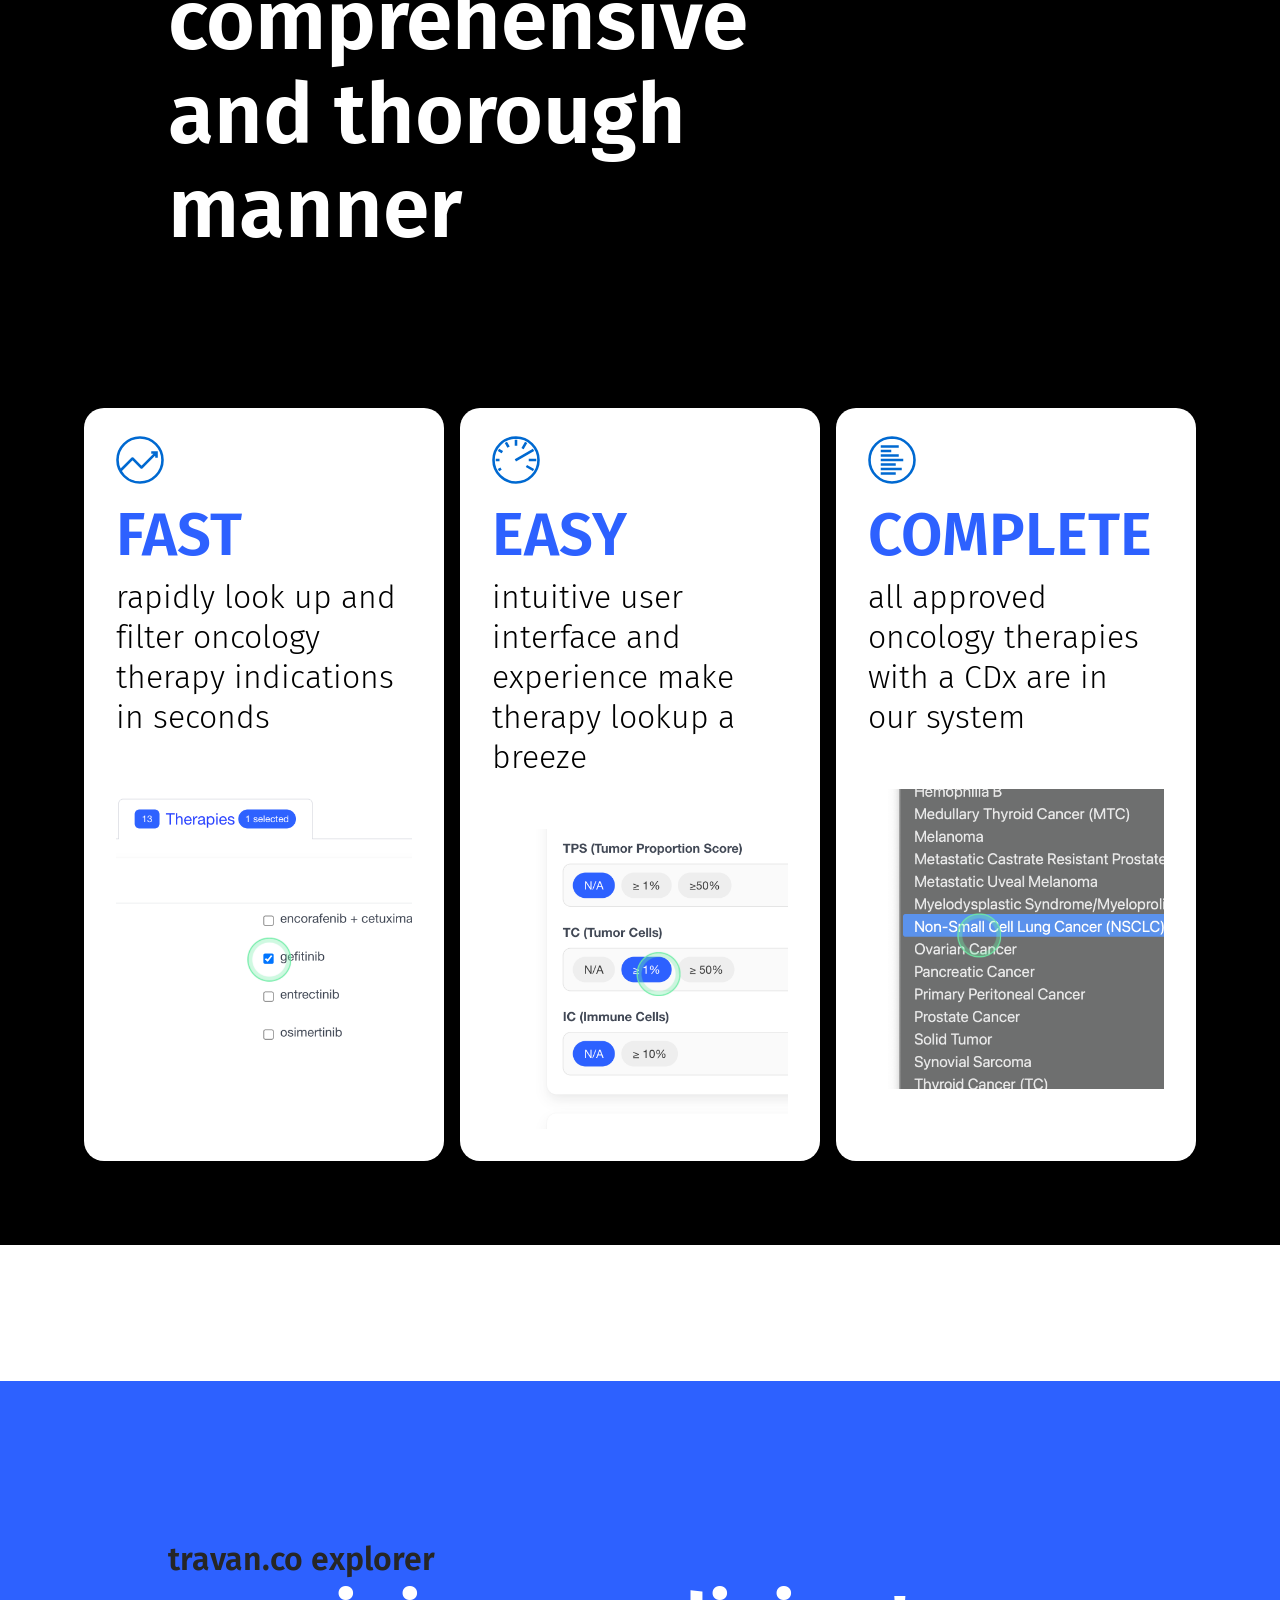
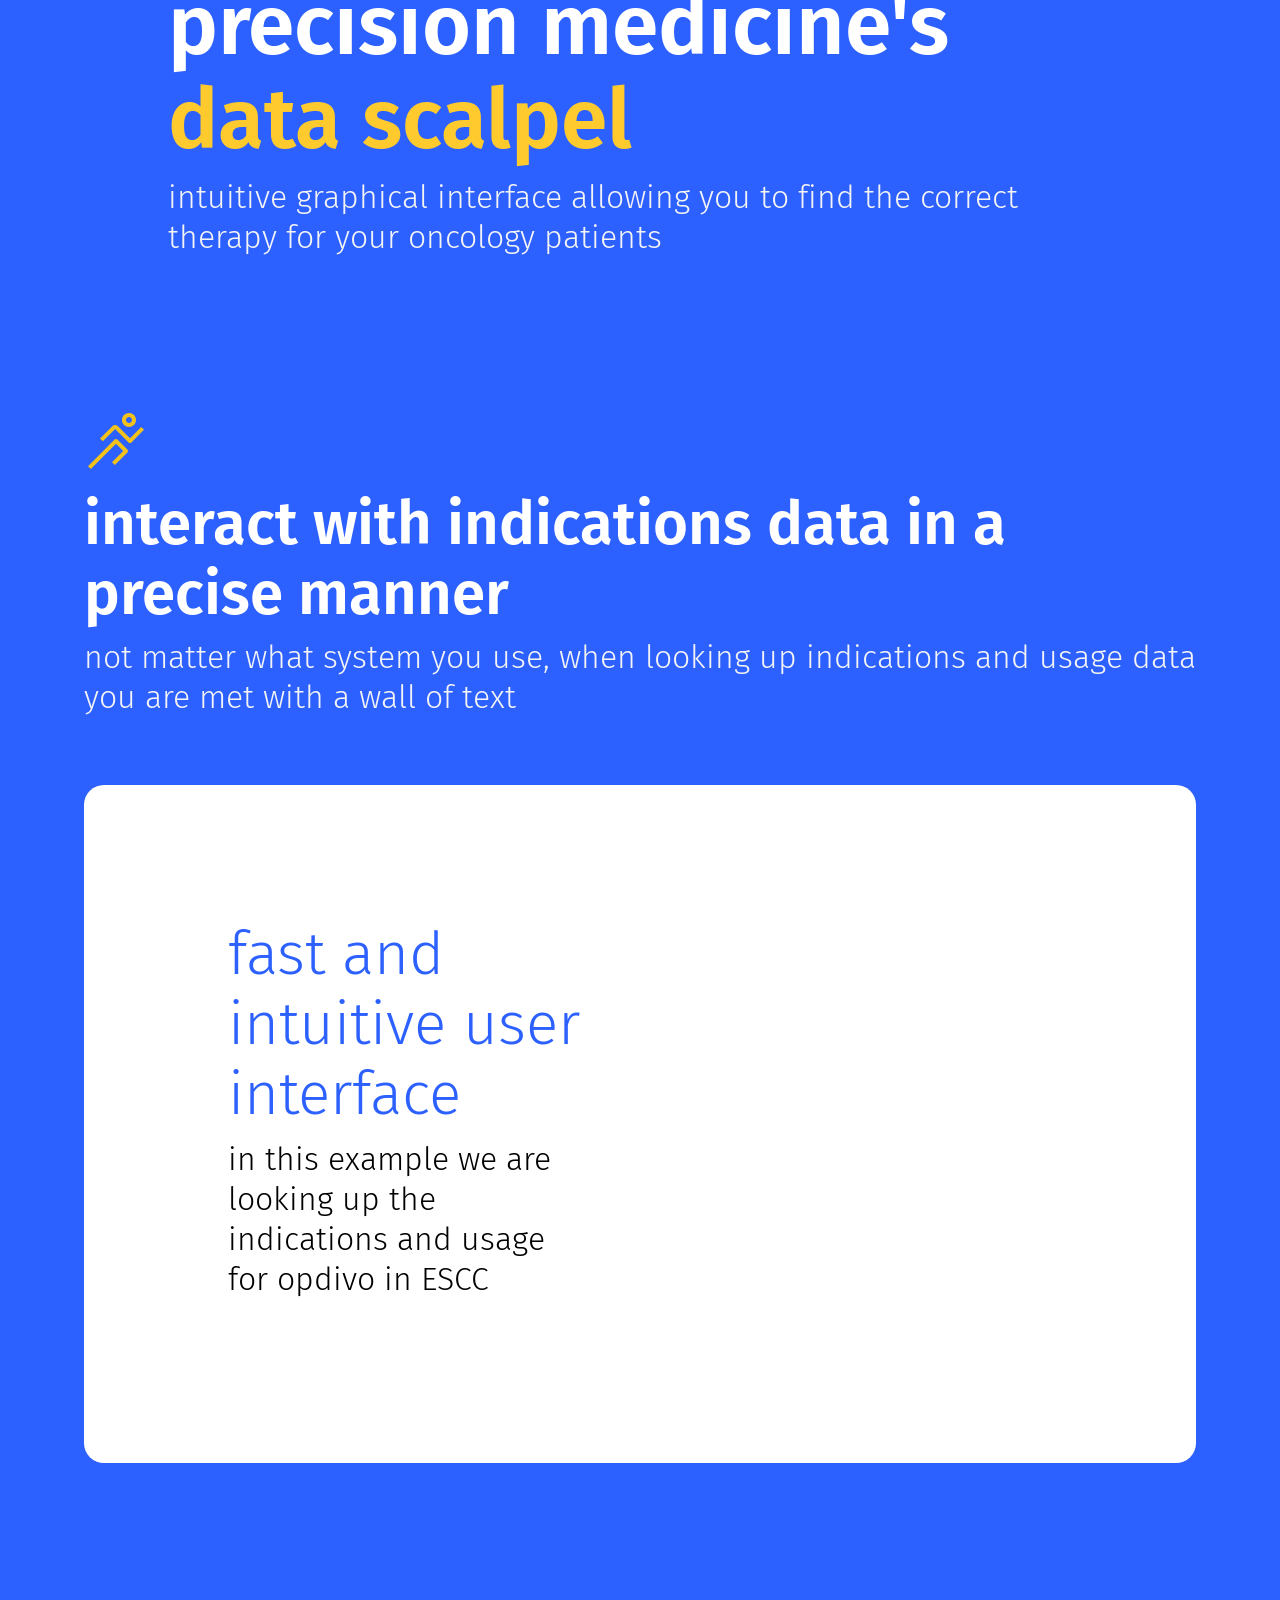
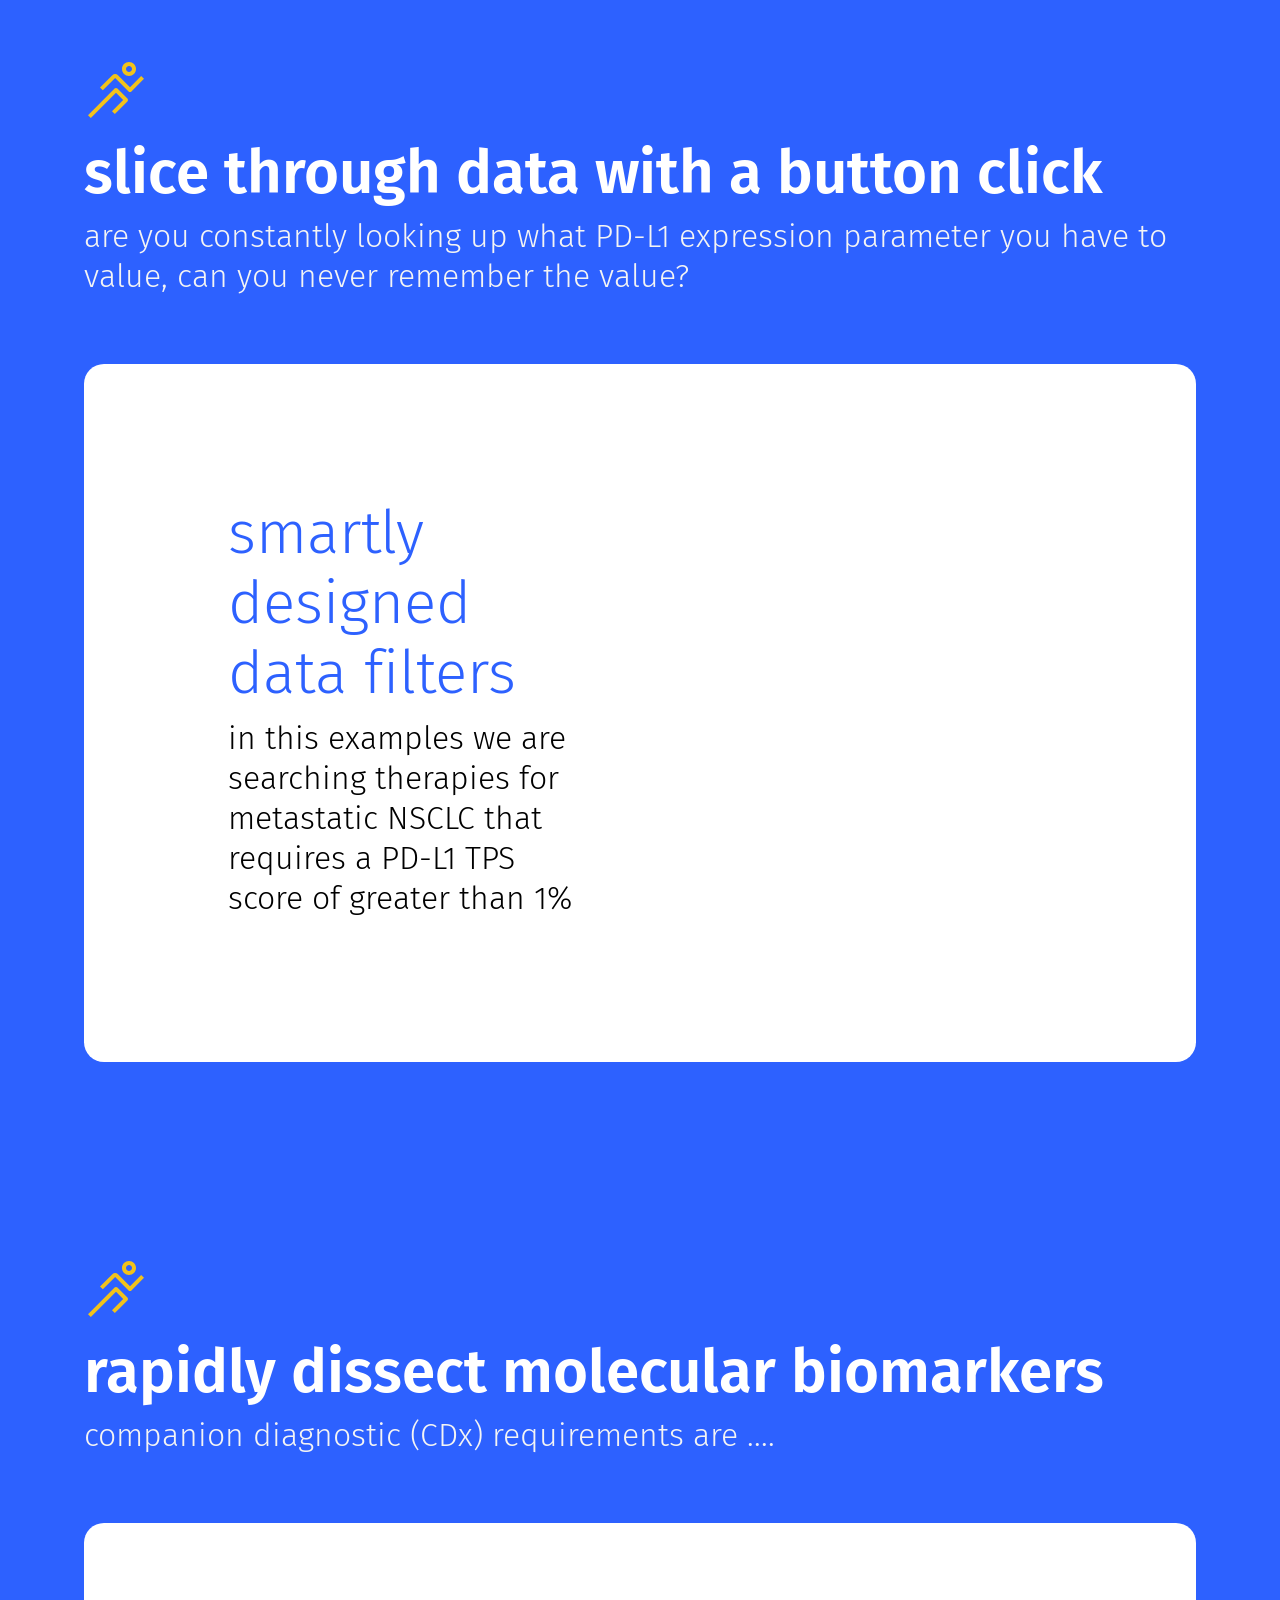
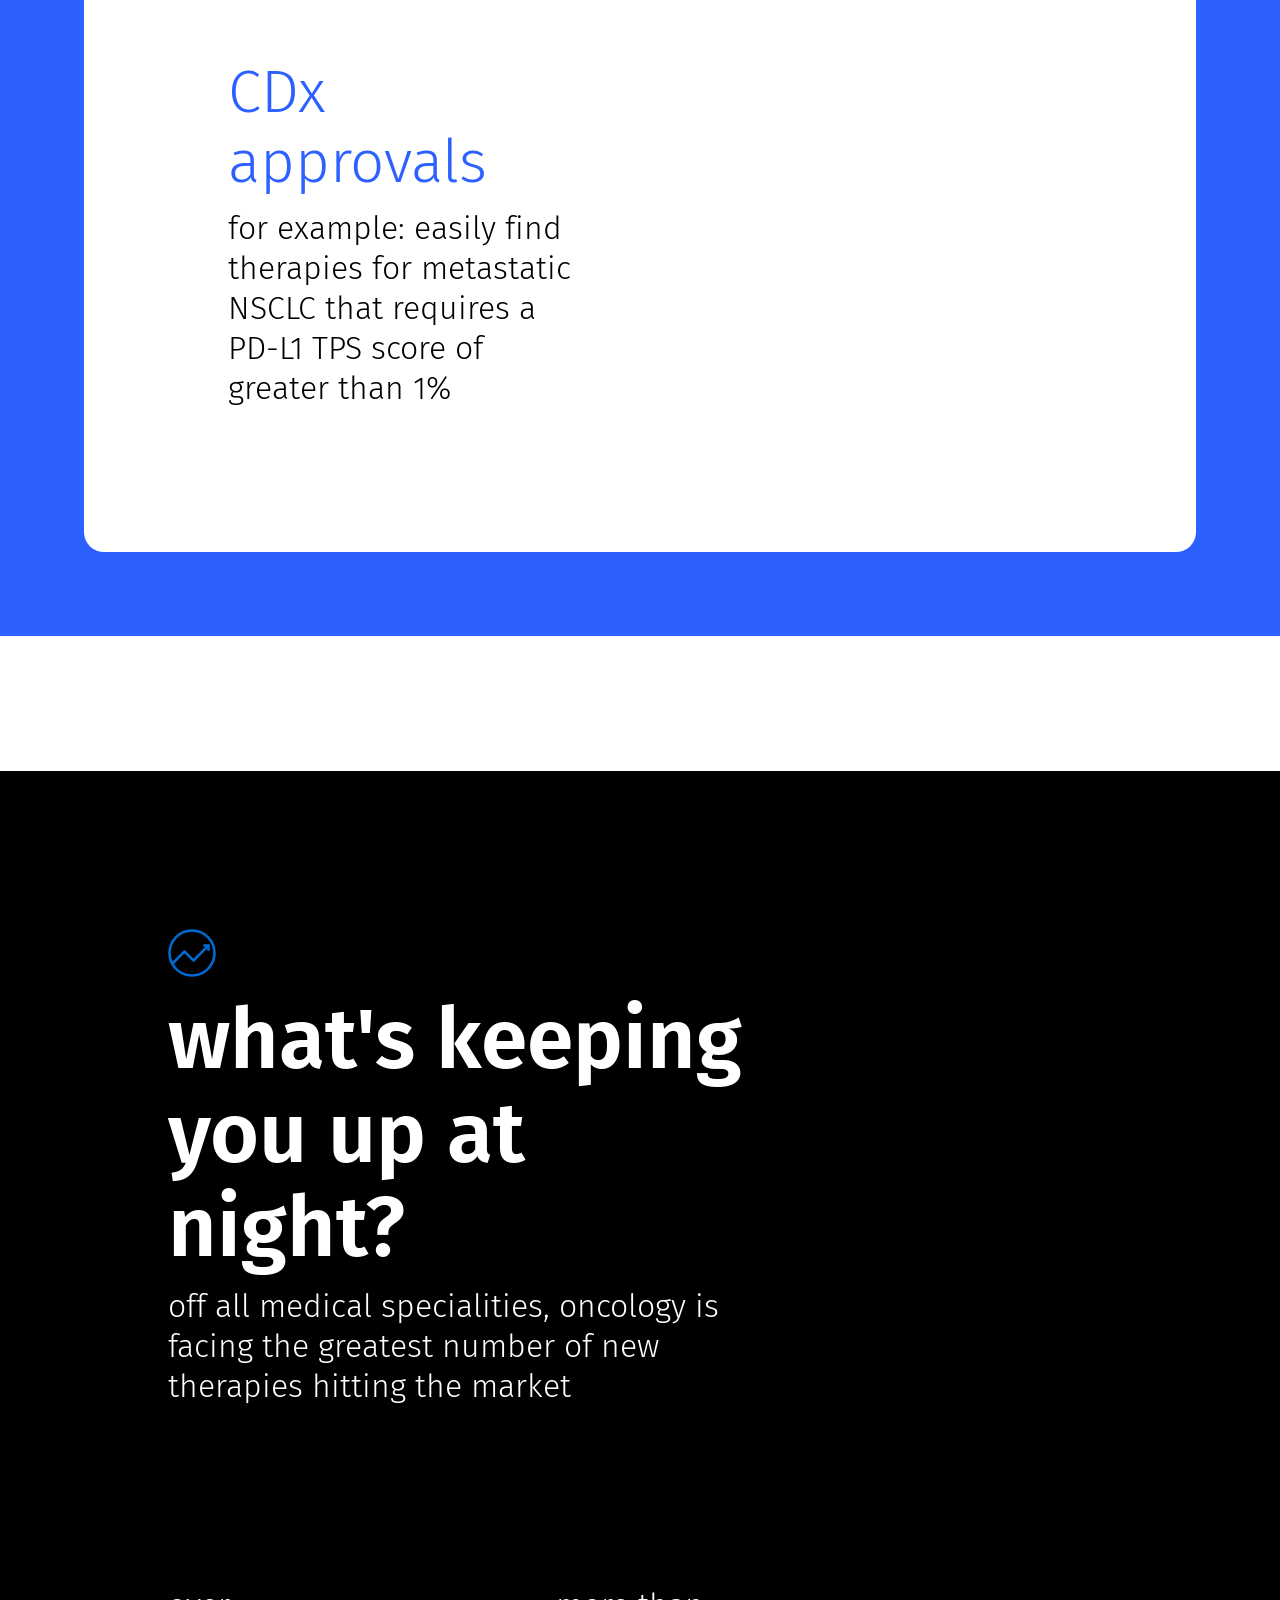
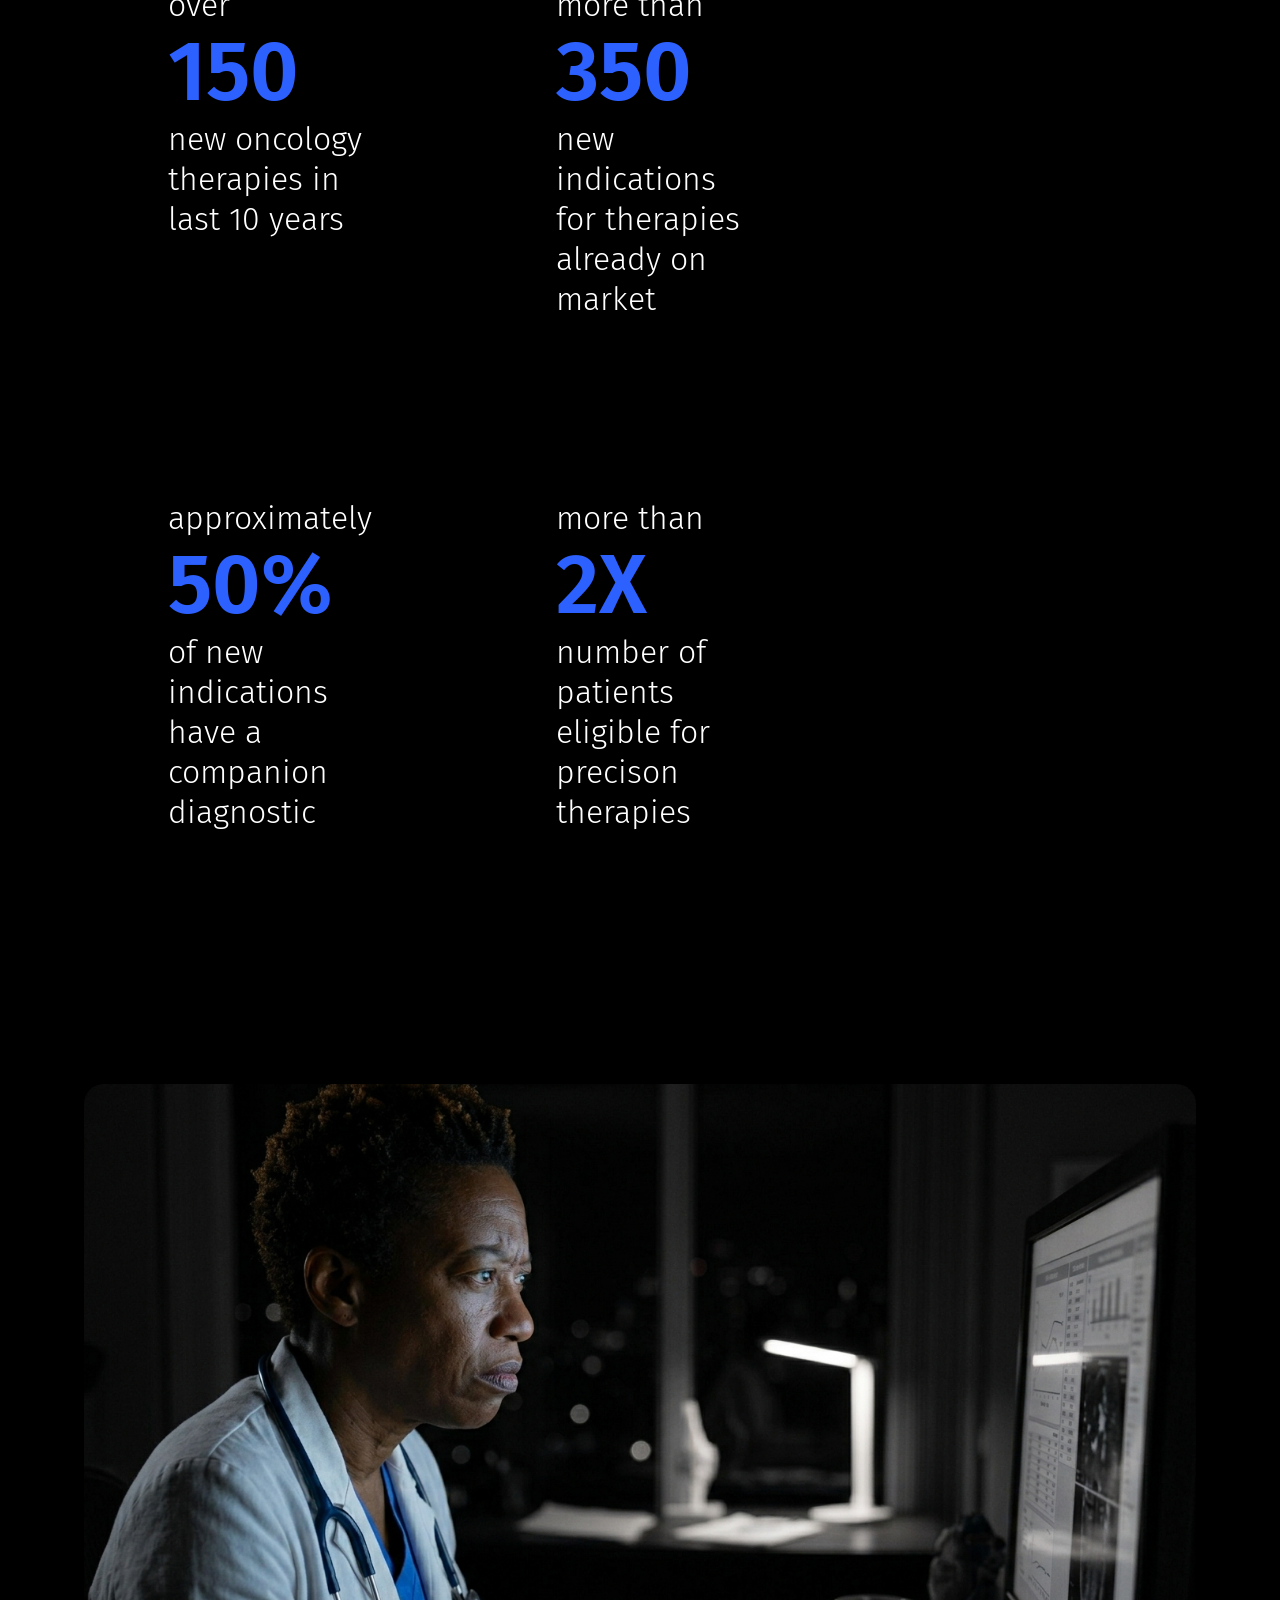
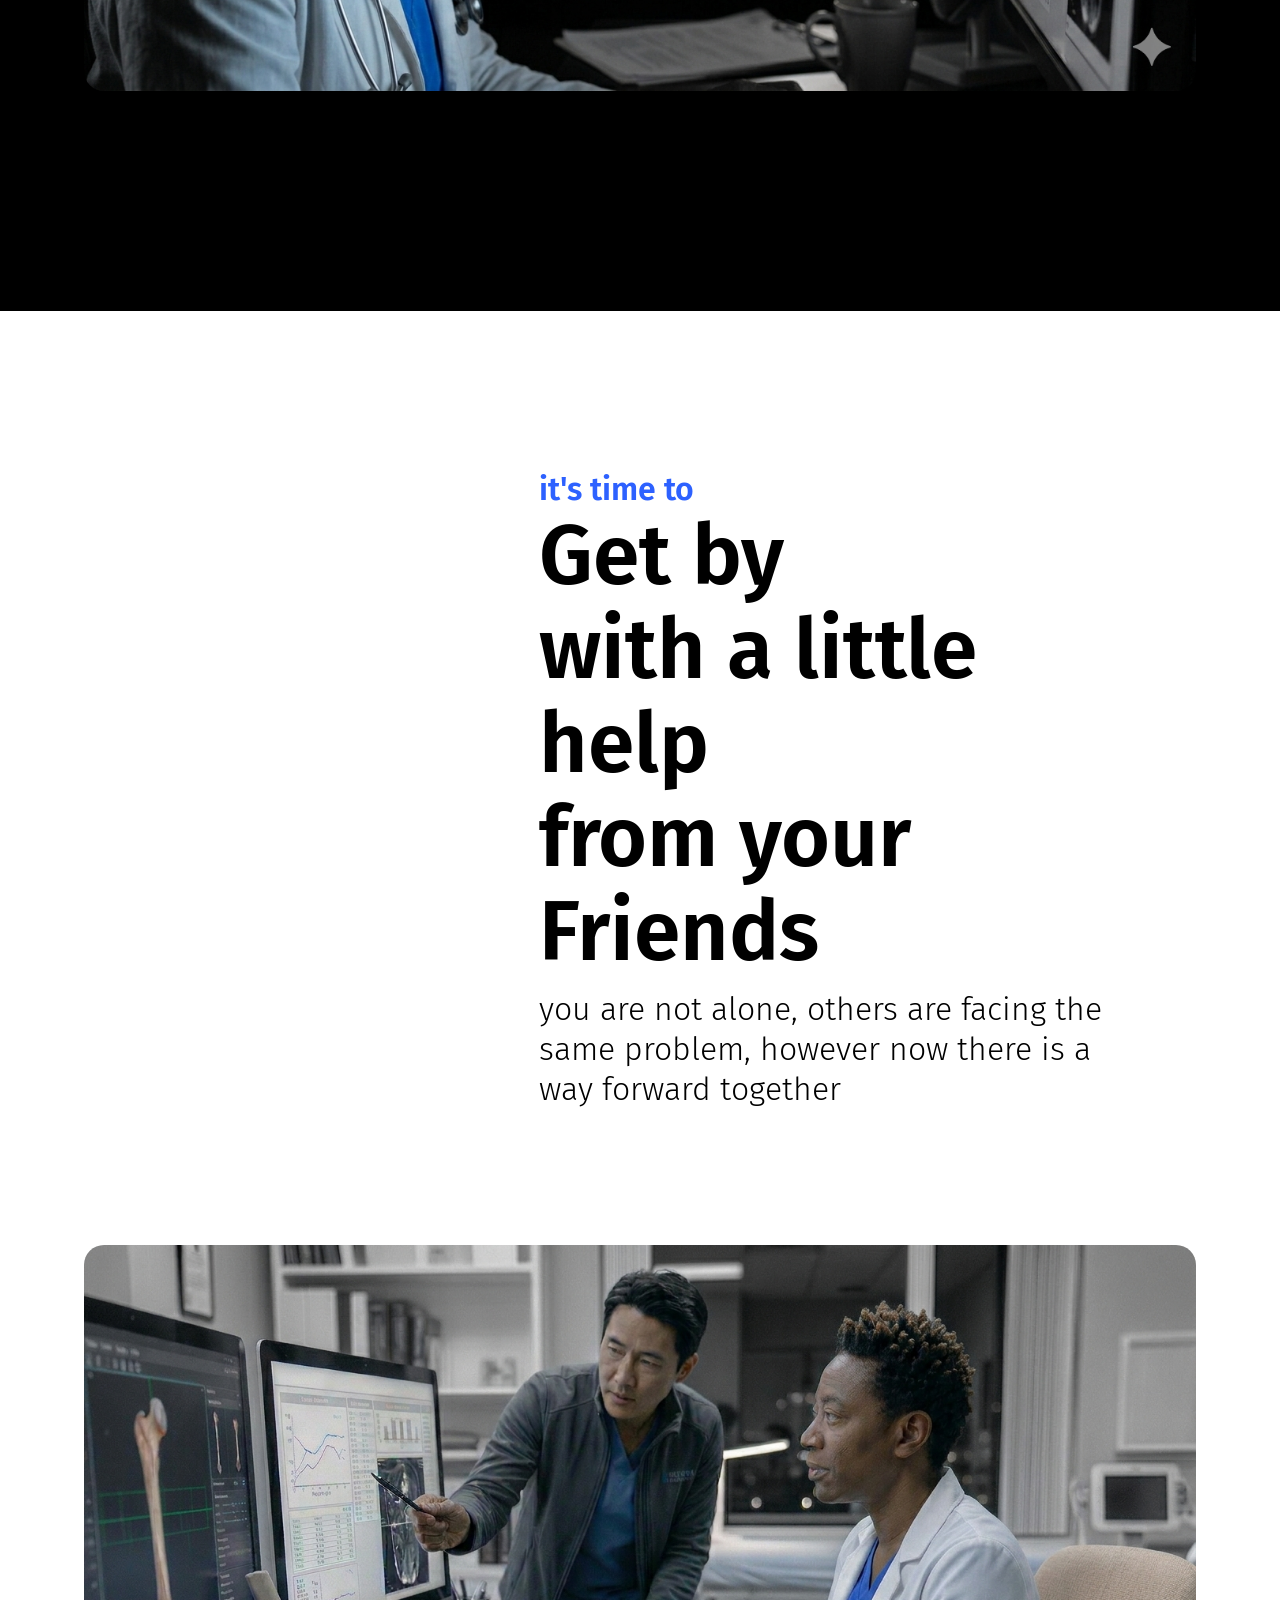
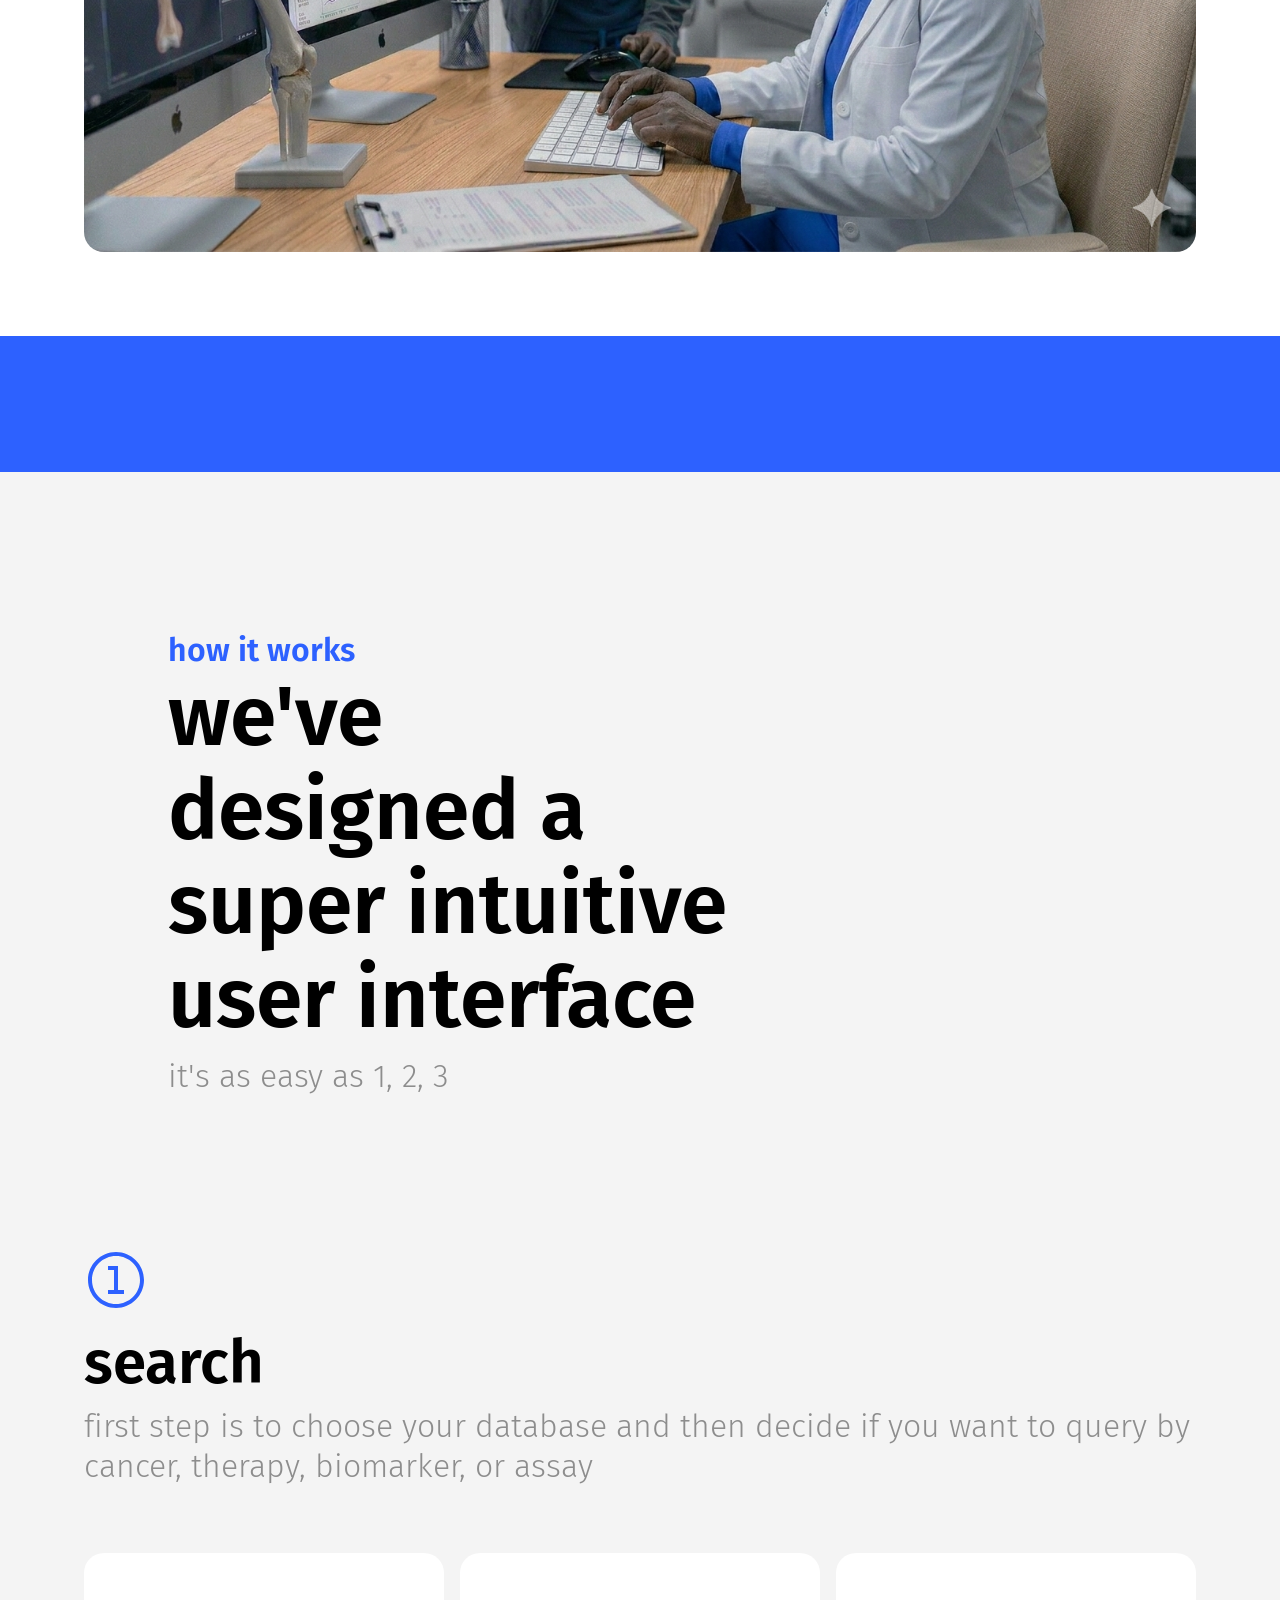
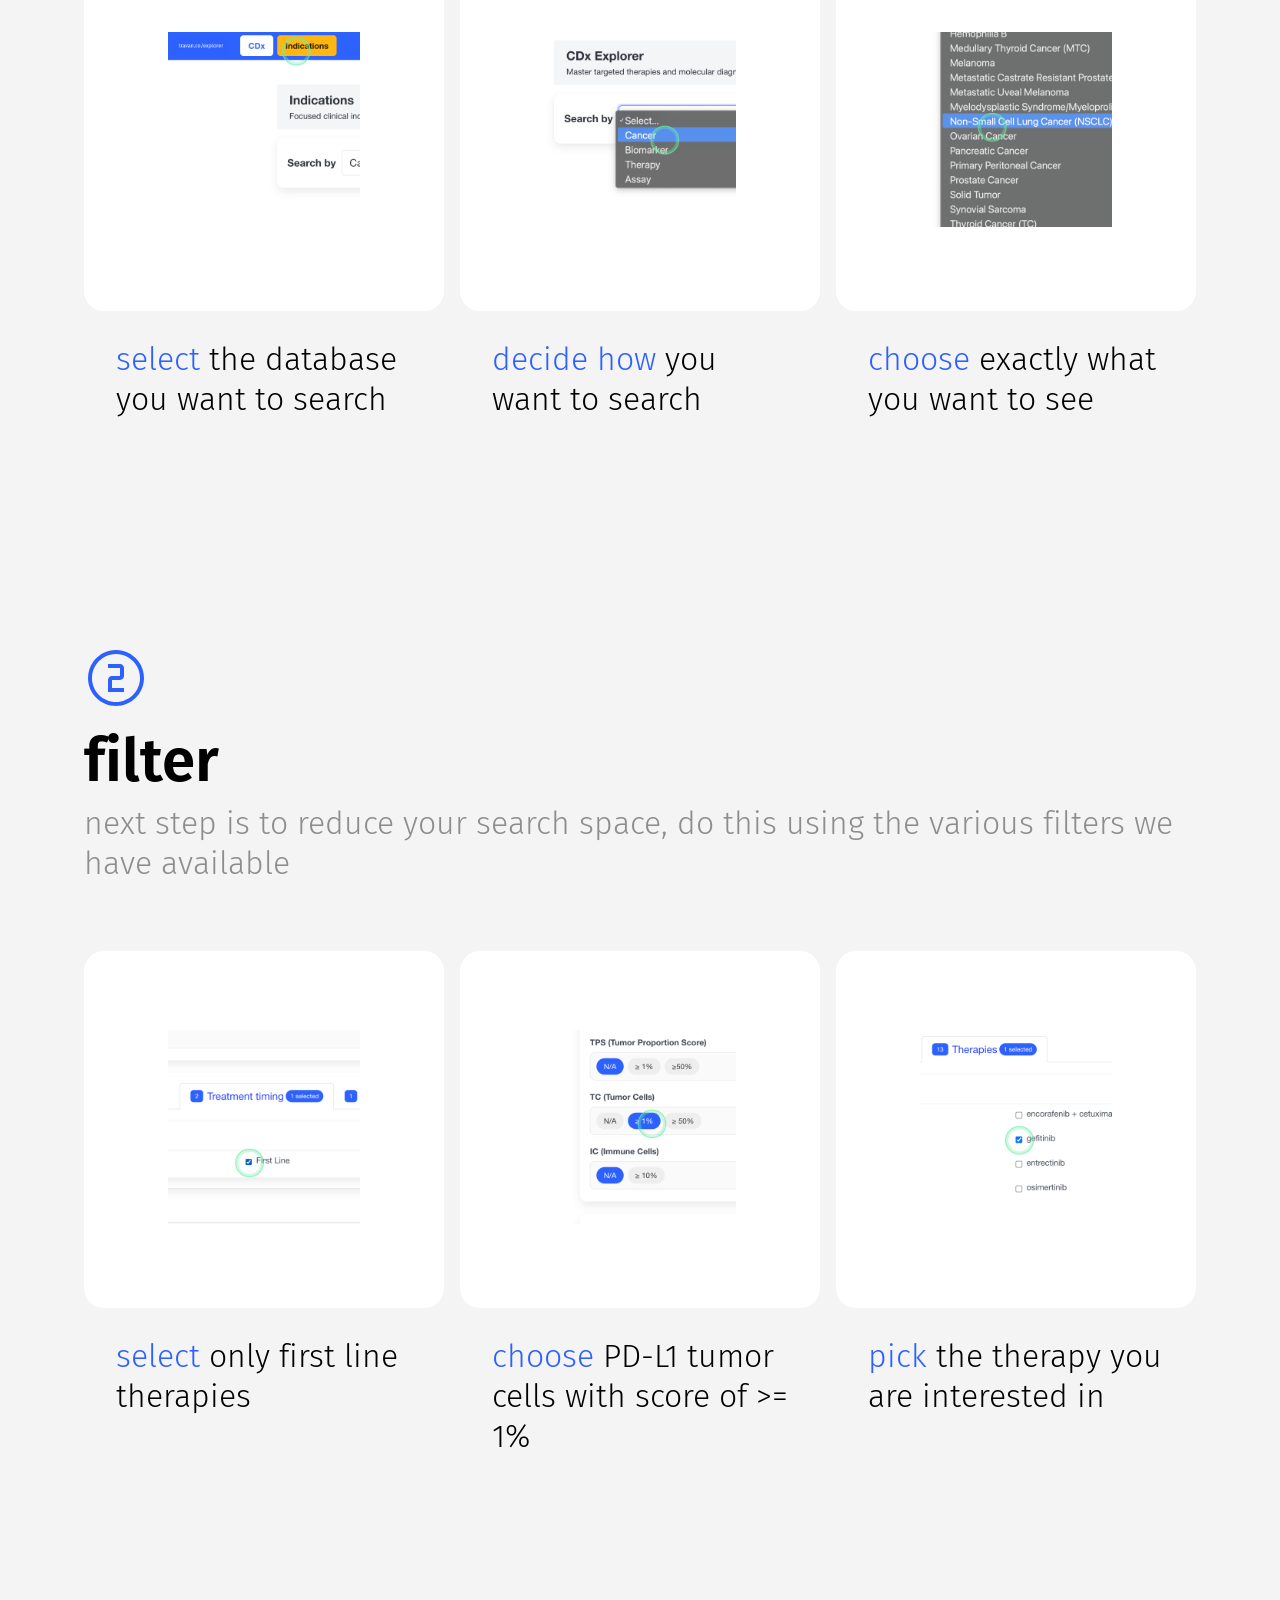
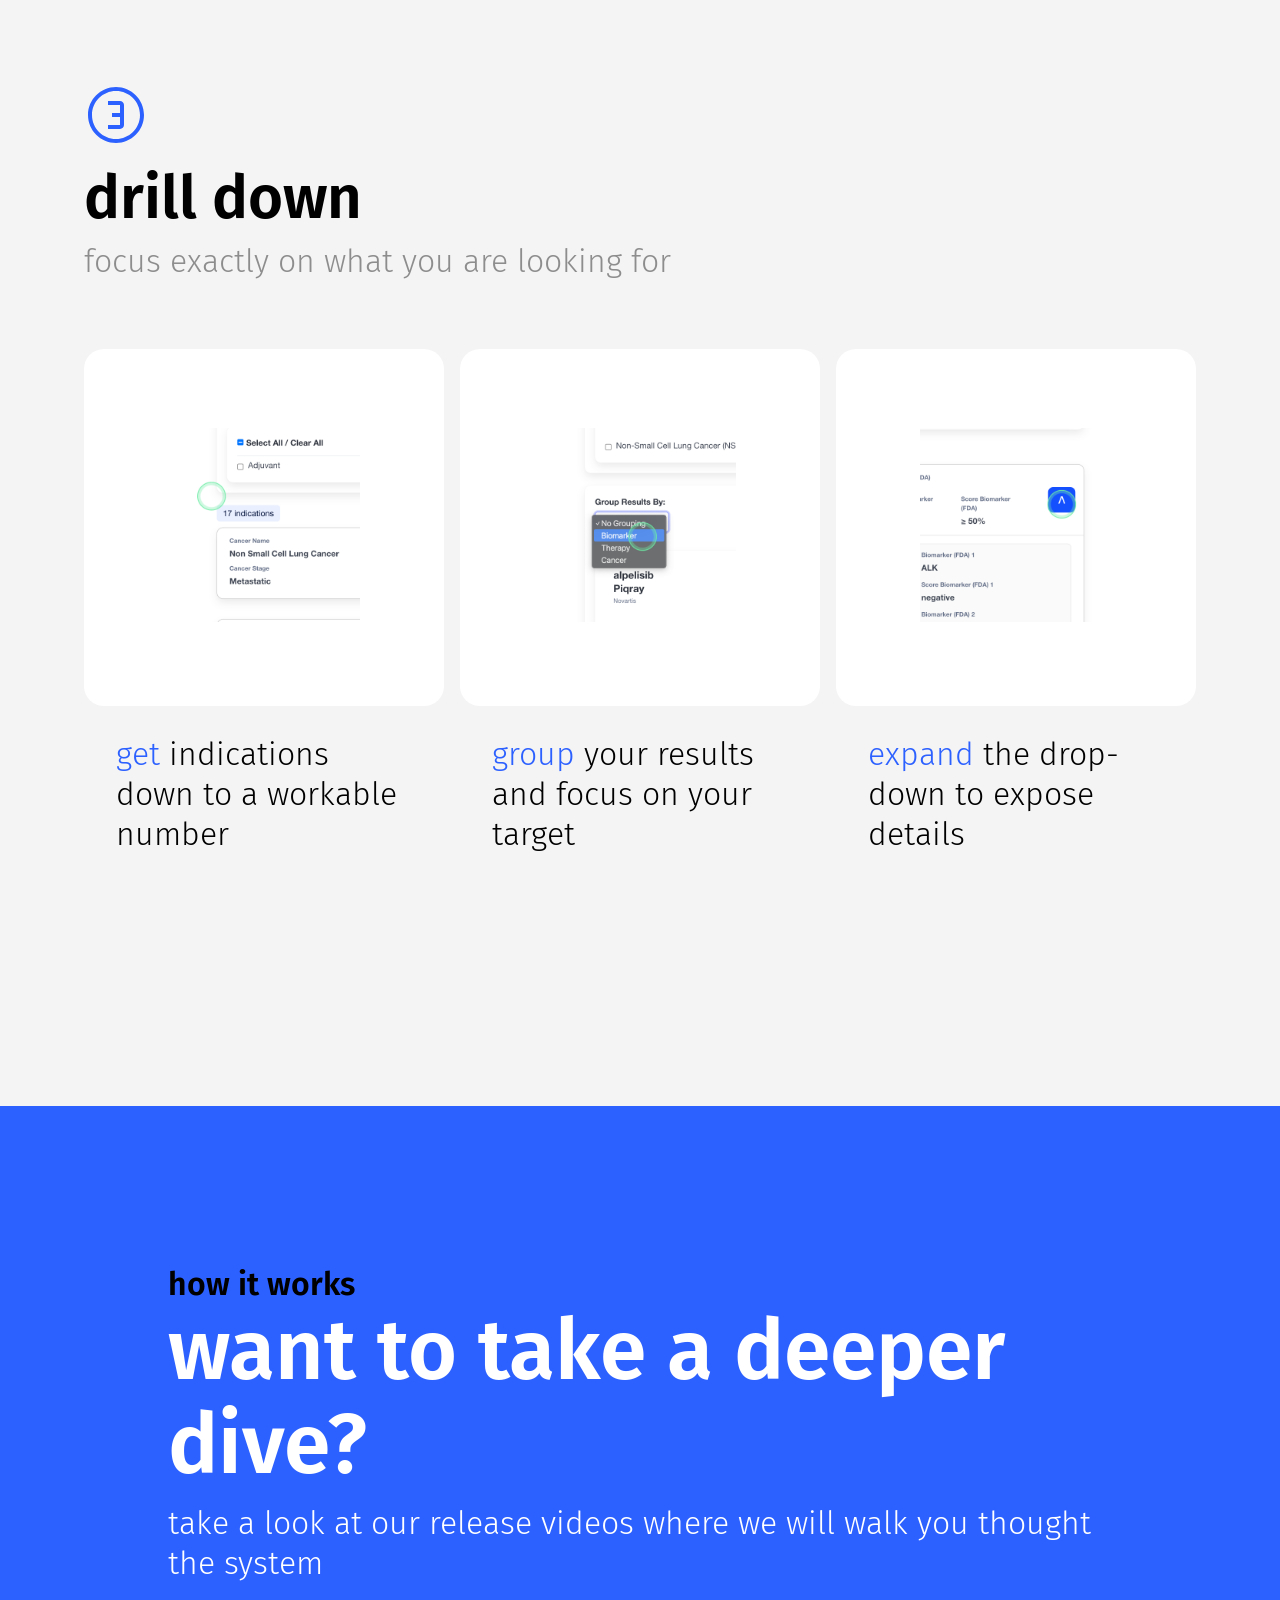
==== commit 47e300b1: "round1" ====
--- a/index.html
+++ b/index.html
@@ -97,18 +97,18 @@
 
 
                     <div id="heroContainer"
-                        class="pdlrtb-h1 med:pdlr-pad disp-flex flxdir-col juscon-end alnitm-cent"
+                        class="pdlrtb-h med:pdlr-pad disp-flex flxdir-col juscon-end alnitm-cent"
                         style="height: 100%;"
                     >
-                            <h1 class="colr-whit text-cent" style="background-color: rgba(26, 26, 26, 0.3);"><span class="colr-yl20">Master </span>targeted therapies</h1>
+                            <h3 class="colr-whit text-cent" style="background-color: rgba(26, 26, 26, 0.3);"><span class="colr-yl20">Master </span>targeted therapies</h3>
                             
-                            <h5 class="text-cent padb-h5s colr-whit" style="background-color: rgba(26, 26, 26, 0.3);">oncology treatment and molecular diagnostics options: all in one place</h5>
+                            <h5 class="text-cent padb-h5s colr-whit" style="background-color: rgba(26, 26, 26, 0.3);">a graphical indications search tool to help match your patients to the correct therapy</h5:>
                        
                             <div class="disp-flex flxdir-col alnitm-cen">
                             <button class="back-bl60 colr-whit"
                                     onclick="location.href='https://app.travan.co'"
                                 >
-                                <h5 class="pad-pad">try it now</h5>
+                                <h6 class="pad-pad">try it now</h6>
                             </button>
 
                             </div>
@@ -121,10 +121,10 @@
             </section>
             
             <section id="break">
-                <div class="padb-h1xl back-blck"></div>
-            </section>
-
-            <section id="problems"
+                <div class="padb-h1xl back-bl60"></div>
+            </section>
+
+            <section id="value-prop"
                 class="disp-flex
                     posi-reli
                     wdth-full
@@ -141,39 +141,46 @@
 
                         <div class="grcl-1sp2 med:grcl-1sp1 pdlrtb-h1 med:pdlr-pad">
                         <h5 class="colr-bl60" style="font-weight: bold;">oncologists</h5>
-                        <h1 class="padb-h1m colr-whit" style="font-weight: bold;">Are you facing the following challenges?</h1>                    
+                        <h1 class="padb-h1m colr-whit" style="font-weight: bold;">save time by easily finding the <span class="colr-yl20">correct indication</span> in a comprehensive and thorough manner</h1>                    
 
                         </div>
                         <div></div>
 
-                        <div class="back-gr90 brad-20px pdlrtb-h5 med:pdlr-pad">
+                        <div class="back-whit brad-20px pdlrtb-h5 med:pdlr-pad">
                             <img src="./assets/images/forecasting.svg"
                                 class="higt-3rem marb-1rem"
                                 style="filter: brightness(0) saturate(100%) invert(20%) sepia(100%) saturate(5000%) hue-rotate(200deg) brightness(100%);"
                             >
-                            <h5 class="colr-whit">too many biomarkers and therapies hitting the market</h5>
-
-                        </div>
-                        <div class="back-gr90 brad-20px pdlrtb-h5 med:pdlr-pad">
+                            <h3 class="colr-bl60 padb-h3xs">FAST</h3>
+                            <h5 class=" padb-h5xl">rapidly look up and filter oncology therapy indications in seconds</h5>
+                            
+                            <img src="./assets/images/filter03.png"
+                                class=""
+                            >
+
+                        </div>
+                        <div class="back-whit brad-20px pdlrtb-h5 med:pdlr-pad">
                             <img src="./assets/images/meter.svg"
                                 class="higt-3rem marb-1rem"
                                 style="filter: brightness(0) saturate(100%) invert(20%) sepia(100%) saturate(5000%) hue-rotate(200deg) brightness(100%);"
                             >
-                            <h5 class="colr-whit">keeping up to date is consuming time you don't have</h5>
-                        </div>
-                        <div class="back-gr90 brad-20px pdlrtb-h5 med:pdlr-pad">
+                            <h3 class="colr-bl60 padb-h3xs">EASY</h3>
+                            <h5 class="padb-h5xl">intuitive user interface and experience make therapy lookup a breeze</h5>
+                            <img src="./assets/images/filter02.png"
+                                class=""
+                            >
+                        </div>
+                        <div class="back-whit brad-20px pdlrtb-h5 med:pdlr-pad">
                             <img src="./assets/images/text--data.svg"
                                 class="higt-3rem marb-1rem"
                                 style="filter: brightness(0) saturate(100%) invert(20%) sepia(100%) saturate(5000%) hue-rotate(200deg) brightness(100%);"
                             >
-                            <h5 class="colr-whit">information buried in text in various sites</h5>
-                        </div>
-                        
-                        <div class="grcl-1sp3 med:grcl-1sp1">
-                            <img src="./assets/images/Gemini_Generated_Image_ppivqrppivqrppiv.png"
-                                class="brad-20px"
-                            >
-                        </div>           
+                            <h3 class="colr-bl60 padb-h3xs">COMPLETE</h3>
+                            <h5 class="padb-h5xl">all approved oncology therapies with a CDx are in our system</h5>
+                            <img src="./assets/images/search03.png"
+                                class=""
+                            >
+                        </div>
                         
                     </div>
                 
@@ -182,43 +189,6 @@
 
             </section>
 
-            <section id="break">
-                <div class="padb-h1xl back-blck"></div>
-            </section>
-
-            <section id="help"
-                class="disp-flex
-                    posi-reli
-                    wdth-full
-                    back-whit
-            ">
-                <div class="mxwd-1536
-                    wdth-full
-                    malr-auto
-                    disp-flex
-                    flxdir-col
-                    back-whit
-                ">
-                    <div class="pdlrtb-h1 med:pdlr-pad disp-grid grtc-31fr med:grtc-1fr">
-                        <div class="med:disp-none"></div>
-
-                        <div class="grcl-1sp2 med:grcl-1sp1 pdlrtb-h1 med:pdlr-pad">
-                            <h5 class="colr-bl60" style="font-weight: bold;">it's time to</h5>
-                            <h1 class="padb-h1xs">Get by<br> with a little help <br>from your Friends</h1>
-                            <h5 class="padb-h5xl">you are not alone, others are facing the same problem, however now there is a way forward together</h5>
-                        </div>
-                        
-                        <img  src="./assets/images/Gemini_Generated_Image_help.png"
-                            class="brad-20px grcl-1sp3 med:grcl-1sp1"
-                        >
-
-                    </div> 
-                    </div>           
-                </div>
-
-
-            </section>
-
            <section id="break">
                 <div class="padb-h1xl back-whit"></div>
             </section>
@@ -237,30 +207,63 @@
                     back-bl60
                 ">
 
-                    <div class="pdlrtb-h1 disp-grid grtc-21fr gap-pad med:pdlr-pad med:grtc-1fr">
-                        
-                        <div class="grcl-1sp2 med:grcl-1sp1 pdlrtb-h1 med:pdlr-pad disp-flex flxdir-col">
-                            <h5 class="colr-gr90" style="font-weight: bold;">welcome to</h5>
-                            <h1 class="padb-h1xs colr-whit">travan.co explorer: precision medicine's <span class="colr-yl20">data scalpel</span></h1>
+                    <div class="pdlrtb-h1 disp-grid grtc-31fr med:grtc-1fr gap-pad med:pdlr-pad ">
+                        
+                        <div class="grcl-1sp3 med:grcl-1sp1 pdlrtb-h1 med:pdlr-pad disp-flex flxdir-col">
+                            <h5 class="colr-gr90" style="font-weight: bold;">travan.co explorer</h5>
+                            <h1 class="padb-h1xs colr-whit">precision medicine's <span class="colr-yl20">data scalpel</span></h1>
                             <h5 class="colr-gr10 padb-h5xl">intuitive graphical interface allowing you to find the correct therapy for your oncology patients</h5>
 
                         </div>
+
+
+
+                        <div class="grcl-1sp3 med:grcl-1sp1">
+                            <img src="./assets/images/running.svg"
+                                class="higt-4rem marb-1rem"
+                            >
+                            <h3 class="padb-h3xs colr-whit" style="font-weight: bold;">interact with indications data in a precise manner</h3>
+                            <h5 class="colr-gr10 padb-h5l">not matter what system you use, when looking up indications and usage data you are met with a wall of text</h5>
+                        </div>
+                        
+                        <div class="disp-grid grcl-1sp3 med:grcl-1sp1 brad-20px pdlrtb-h1 med:pdlr-pad back-whit">
+
+                            <div class="disp-grid grtc-21fr med:grtc-1fr">
+
+                                <div class="pdlrtb-h4 med:pdlr-pad">
+                                    <h4 class="padb-h1xs colr-bl60">fast and intuitive user interface</h4>
+                                    <h5 class="padb-h5m">in this example we are looking up the indications and usage for opdivo in ESCC</h5>
+                                </div>
+                                <video  src="./assets/videos/feature2b.mp4"
+                                    class="brad-20px"
+                                    style="width: 100%;"
+                                    autoplay
+                                    muted
+                                    loop
+                                >
+                                </video>
+                            </div>
+
+                        </div>
+                        
+                        <div class="grcl-1sp3 med:grcl-1sp1 padb-h1xl pdlrtb-h1"></div> 
+
                             
                         <div class="grcl-1sp3 med:grcl-1sp1">
                             <img src="./assets/images/running.svg"
                                 class="higt-4rem marb-1rem"
                             >
-                            <h3 class="padb-h3xs colr-whit" style="font-weight: bold;">end your PD-L1 confusion</h3>
+                            <h3 class="padb-h3xs colr-whit" style="font-weight: bold;">slice through data with a button click</h3>
                             <h5 class="colr-gr10 padb-h5l">are you constantly looking up what PD-L1 expression parameter you have to value, can you never remember the value?</h5>
                         </div>
                         
                         
-                        <div class="grcl-1sp2 med:grcl-1sp1 back-whit brad-20px pdlrtb-h1 med:pdlr-pad"> 
+                        <div class="grcl-1sp3 med:grcl-1sp1 back-whit brad-20px pdlrtb-h1 med:pdlr-pad"> 
                             
                             <div class="disp-grid grtc-21fr med:grtc-1fr">
                                 <div class="pdlrtb-h4 med:pdlr-pad">
-                                    <h4 class="padb-h1xs colr-bl60">use our intuitive filters</h4>
-                                    <h5 class="">for example: easily find therapies for metastatic NSCLC that requires a PD-L1 TPS score of greater than 1%</h5>
+                                    <h4 class="padb-h1xs colr-bl60">smartly designed data filters</h4>
+                                    <h5 class="">in this examples we are searching therapies for metastatic NSCLC that requires a PD-L1 TPS score of greater than 1%</h5>
                                 </div>
                                 <div>
                                     <video  src="./assets/videos/Screen Recording 2026-04-28 at 12.51.28.mp4"
@@ -277,71 +280,22 @@
 
                         <div class="grcl-1sp3 med:grcl-1sp1 padb-h1xl pdlrtb-h1"></div> 
                         
+
+
                         <div class="grcl-1sp3 med:grcl-1sp1">
                             <img src="./assets/images/running.svg"
                                 class="higt-4rem marb-1rem"
                             >
-                            <h3 class="padb-h3xs colr-whit" style="font-weight: bold;">stop looking at walls of text</h3>
-                            <h5 class="colr-gr10 padb-h5l">when looking up drug label indications and usage, which would you prefer... </h5>
-                        </div>
-                        
-                        <div class="grcl-1sp2 med:grcl-1sp1 brad-20px pdlrtb-h1 med:pdlr-pad back-whit">
-
-                            <div class="disp-grid grtc-21fr med:grtc-1fr">
-
-                                <div class="pdlrtb-h4 med:pdlr-pad">
-                                    <h4 class="padb-h1xs colr-bl60"><span class="colr-yl20">a. </span>text walls</h4>
-                                    <h5 class="padb-h5m">not matter what system you use, the response is a great wall of text: <span class="colr-gr50">in this example we are looking up the indications and usage for opdivo in ESCC</span></h5>
-                                </div>
-                                <video  src="./assets/videos/feature2a.mp4"
-                                    class="brad-20px"
-                                    style="width: 100%;"
-                                    autoplay
-                                    muted
-                                    loop
-                                >
-                                </video>
-                            </div>
-
-                            <div class="grtc-21fr med:grtc-1fr pdlrtb-h4 disp-flex alnitm-cen flxdir-col">
-                                    <h4 class="text-cent pad-pad back-gr10 colr-yl20 brad-20px">OR</h4>
-                            </div>
-                              
-                                                      <div class="disp-grid grtc-21fr med:grtc-1fr">
-
-                                <div class="pdlrtb-h4 med:pdlr-pad">
-                                    <h4 class="padb-h1xs colr-bl60"><span class="colr-yl20">b. </span>travan.co</h4>
-                                    <h5 class="padb-h5m">use our fast and intuitive user interface: <span class="colr-gr50">in this example we are looking up the indications and usage for opdivo in ESCC</span></h5>
-                                </div>
-                                <video  src="./assets/videos/feature2b.mp4"
-                                    class="brad-20px"
-                                    style="width: 100%;"
-                                    autoplay
-                                    muted
-                                    loop
-                                >
-                                </video>
-                            </div>
-
-                        </div>
-                        
-                        <div class="grcl-1sp3 med:grcl-1sp1 padb-h1xl pdlrtb-h1"></div> 
-
-                        <div class="grcl-1sp3 med:grcl-1sp1">
-                            <img src="./assets/images/running.svg"
-                                class="higt-4rem marb-1rem"
-                            >
-                            <h3 class="padb-h3xs colr-whit" style="font-weight: bold;">no need to memorize molecular markers</h3>
+                            <h3 class="padb-h3xs colr-whit" style="font-weight: bold;">rapidly dissect molecular biomarkers</h3>
                             <h5 class="colr-gr10 padb-h5l">companion diagnostic (CDx) requirements are ....</h5>
                         </div>
                        
-                        
-                        
-                        <div class="grcl-1sp2 med:grcl-1sp1 back-whit brad-20px pdlrtb-h1 med:pdlr-pad"> 
+
+                        <div class="grcl-1sp3 med:grcl-1sp1 back-whit brad-20px pdlrtb-h1 med:pdlr-pad"> 
                             
                             <div class="disp-grid grtc-21fr med:grtc-1fr">
                                 <div class="pdlrtb-h4 med:pdlr-pad">
-                                    <h4 class="padb-h1xs colr-bl60">use our CDx lookup</h4>
+                                    <h4 class="padb-h1xs colr-bl60">CDx approvals</h4>
                                     <h5 class="">for example: easily find therapies for metastatic NSCLC that requires a PD-L1 TPS score of greater than 1%</h5>
                                 </div>
                                 <div>
@@ -363,6 +317,122 @@
             </section>
 
 
+           <section id="break">
+                <div class="padb-h1xl back-whit"></div>
+            </section>
+
+
+
+
+            <section id="problems"
+                class="disp-flex
+                    posi-reli
+                    wdth-full
+                    back-blck
+            ">
+                <div class="mxwd-1536
+                    wdth-full
+                    malr-auto
+                    disp-flex
+                    flxdir-col
+                ">
+
+                    <div class="pdlrtb-h1 disp-grid grtc-31fr med:grtc-1fr gap-pad med:pdlr-pad">
+
+                        <div class="grcl-1sp2 med:grcl-1sp1 pdlrtb-h1 med:pdlr-pad">
+                            <img src="./assets/images/forecasting.svg"
+                                class="higt-3rem marb-1rem"
+                                style="filter: brightness(0) saturate(100%) invert(20%) sepia(100%) saturate(5000%) hue-rotate(200deg) brightness(100%);"
+                            >
+                            <h1 class="padb-h1xs colr-whit" style="font-weight: bold;">what's keeping you up at night?</h1>                    
+                            <h5 class="colr-whit">off all medical specialities, oncology is facing the greatest number of new therapies hitting the market</h5>
+
+                        </div>
+                        <div></div>
+
+                        <div class="brad-20px pdlrtb-h1 med:pdlr-pad">
+                            <h5 class="colr-whit">over</h5>
+                            <h1 class="colr-bl60">150</h1>
+                            <h5 class="colr-whit">new oncology therapies in last 10 years</h5>
+
+                        </div>
+                        <div class="brad-20px pdlrtb-h1 med:pdlr-pad">
+                            <h5 class="colr-whit">more than</h5>
+                            <h1 class="colr-bl60">350</h1>
+                            <h5 class="colr-whit">new indications for therapies already on market</h5>
+
+                        </div>
+                        
+                        <div></div>
+                        
+                        <div class="brad-20px pdlrtb-h1 med:pdlr-pad">
+                            <h5 class="colr-whit">approximately</h5>
+                            <h1 class="colr-bl60">50%</h1>
+                            <h5 class="colr-whit">of new indications have a companion diagnostic</h5>
+
+                        </div>
+                        
+                        <div class="brad-20px pdlrtb-h1 med:pdlr-pad">
+                            <h5 class="colr-whit">more than</h5>
+                            <h1 class="colr-bl60">2X</h1>
+                            <h5 class="colr-whit">number of patients eligible for precison therapies</h5>
+
+                        </div>
+                        
+                        <div></div>
+                        <div class="grcl-1sp3 med:grcl-1sp1 padb-h1xl"></div> 
+
+                        <div class="grcl-1sp3 med:grcl-1sp1">
+                            <img src="./assets/images/Gemini_Generated_Image_ppivqrppivqrppiv.png"
+                                class="brad-20px"
+                            >
+                        </div>           
+                        
+                    </div>
+                
+                </div>
+
+            </section>
+
+            <section id="break">
+                <div class="padb-h1xl back-blck"></div>
+            </section>
+
+            <section id="help"
+                class="disp-flex
+                    posi-reli
+                    wdth-full
+                    back-whit
+            ">
+                <div class="mxwd-1536
+                    wdth-full
+                    malr-auto
+                    disp-flex
+                    flxdir-col
+                    back-whit
+                ">
+                    <div class="pdlrtb-h1 med:pdlr-pad disp-grid grtc-31fr med:grtc-1fr">
+                        <div class="med:disp-none"></div>
+
+                        <div class="grcl-1sp2 med:grcl-1sp1 pdlrtb-h1 med:pdlr-pad">
+                            <h5 class="colr-bl60" style="font-weight: bold;">it's time to</h5>
+                            <h1 class="padb-h1xs">Get by<br> with a little help <br>from your Friends</h1>
+                            <h5 class="padb-h5xl">you are not alone, others are facing the same problem, however now there is a way forward together</h5>
+                        </div>
+                        
+                        <img  src="./assets/images/Gemini_Generated_Image_help.png"
+                            class="brad-20px grcl-1sp3 med:grcl-1sp1"
+                        >
+
+                    </div> 
+                    </div>           
+                </div>
+
+
+            </section>
+
+
+
 
 
             <section id="break">    
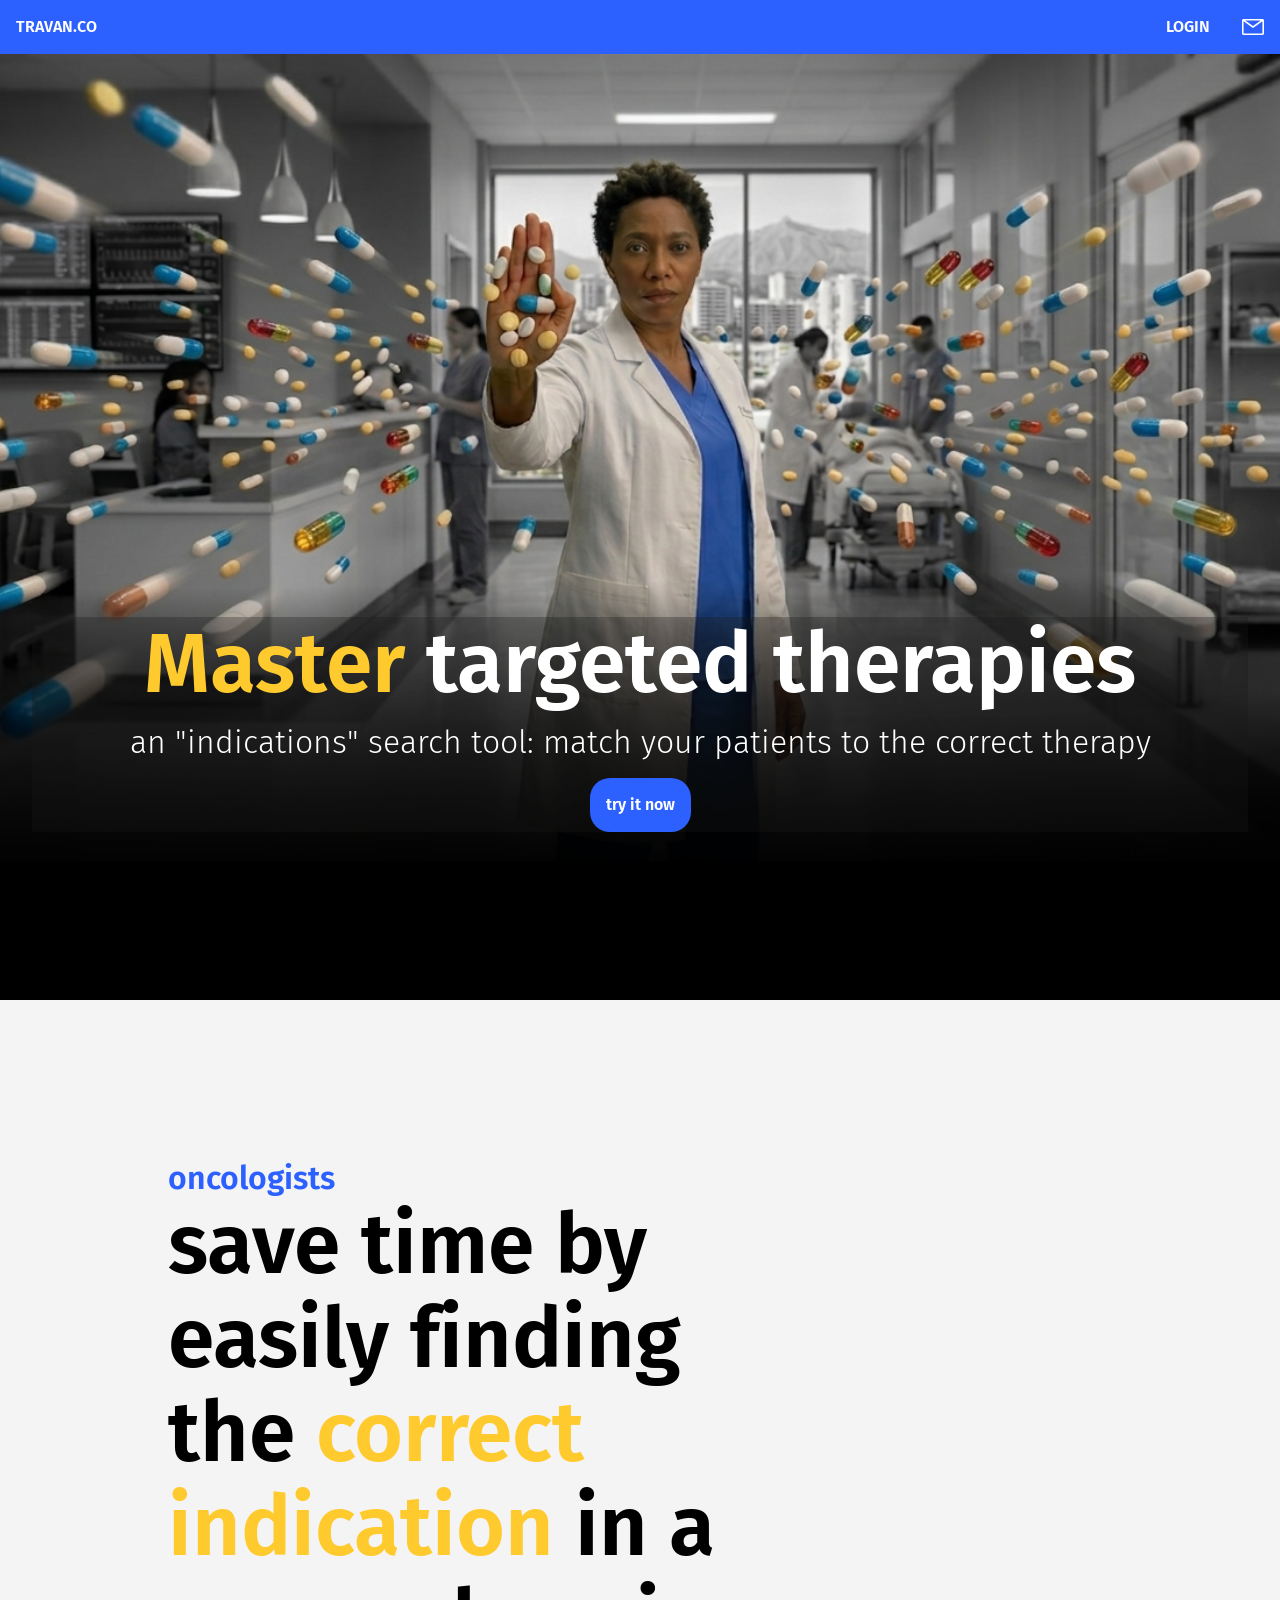
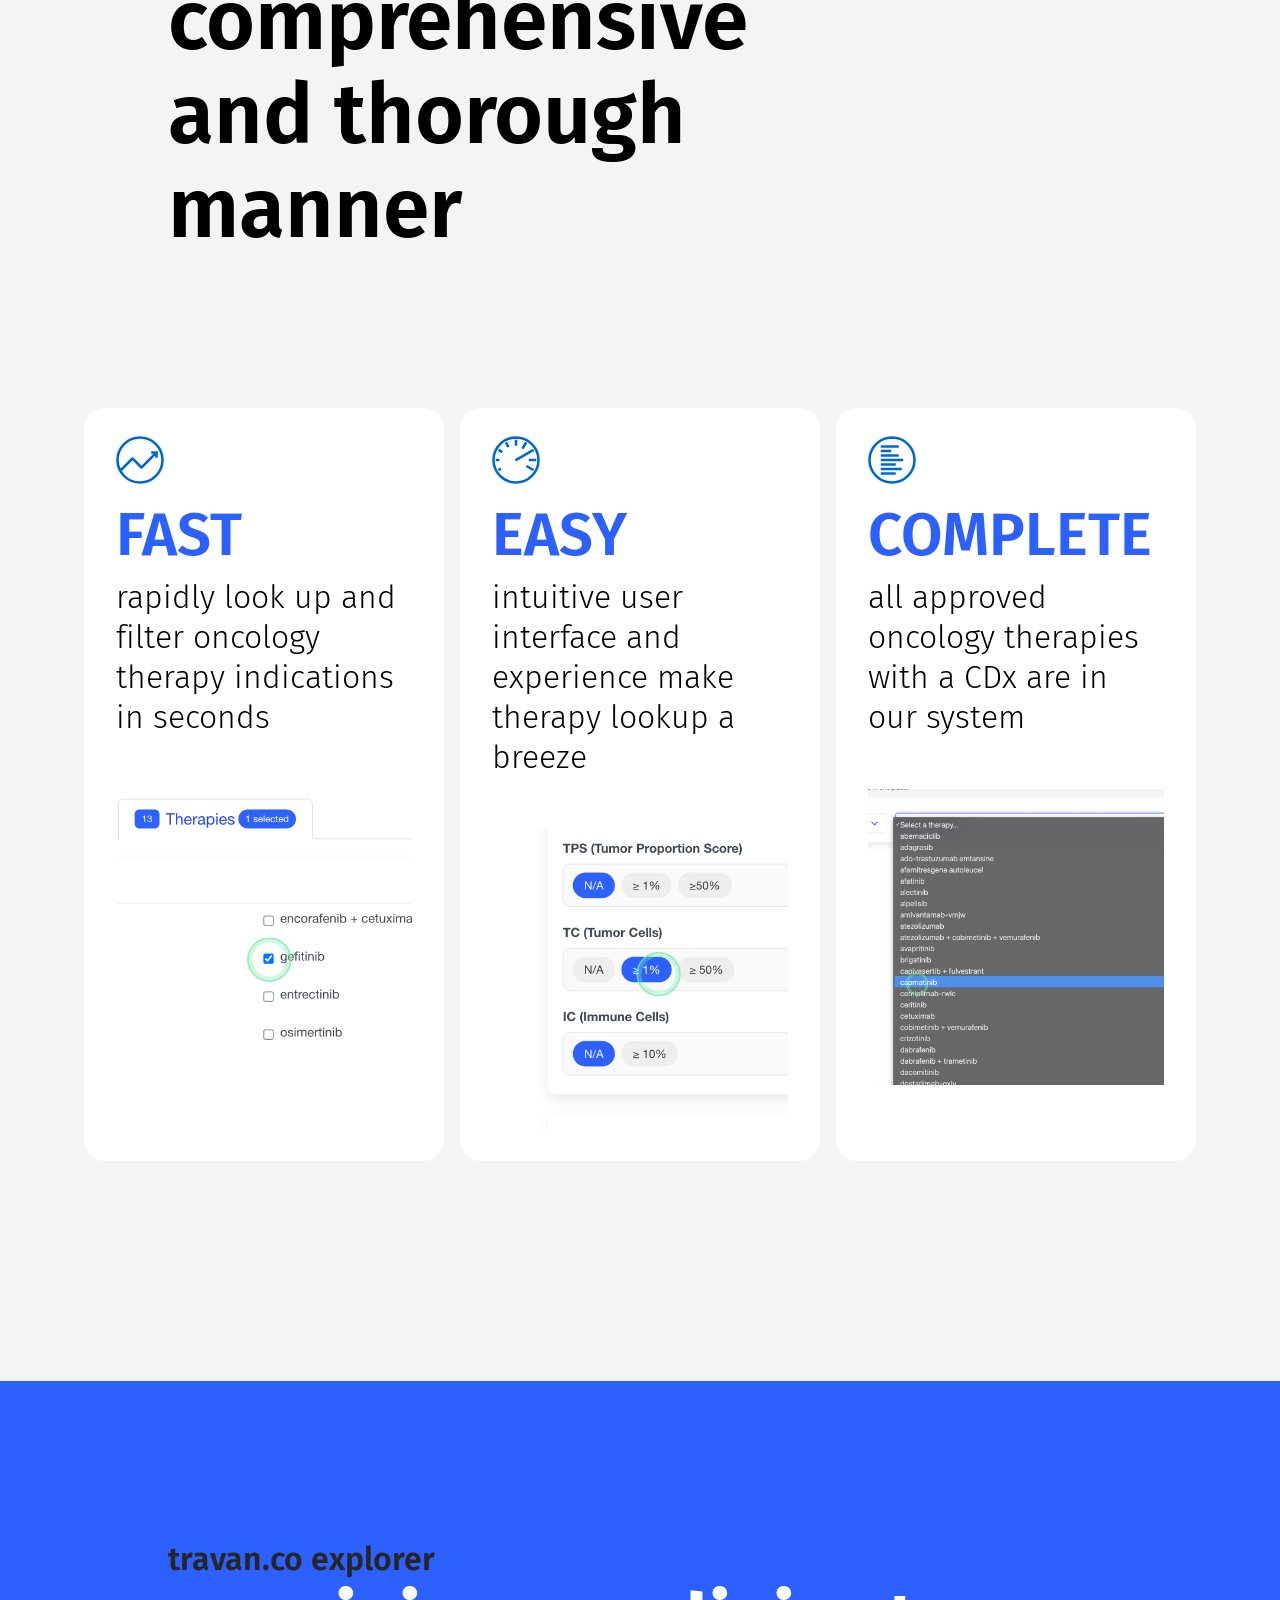
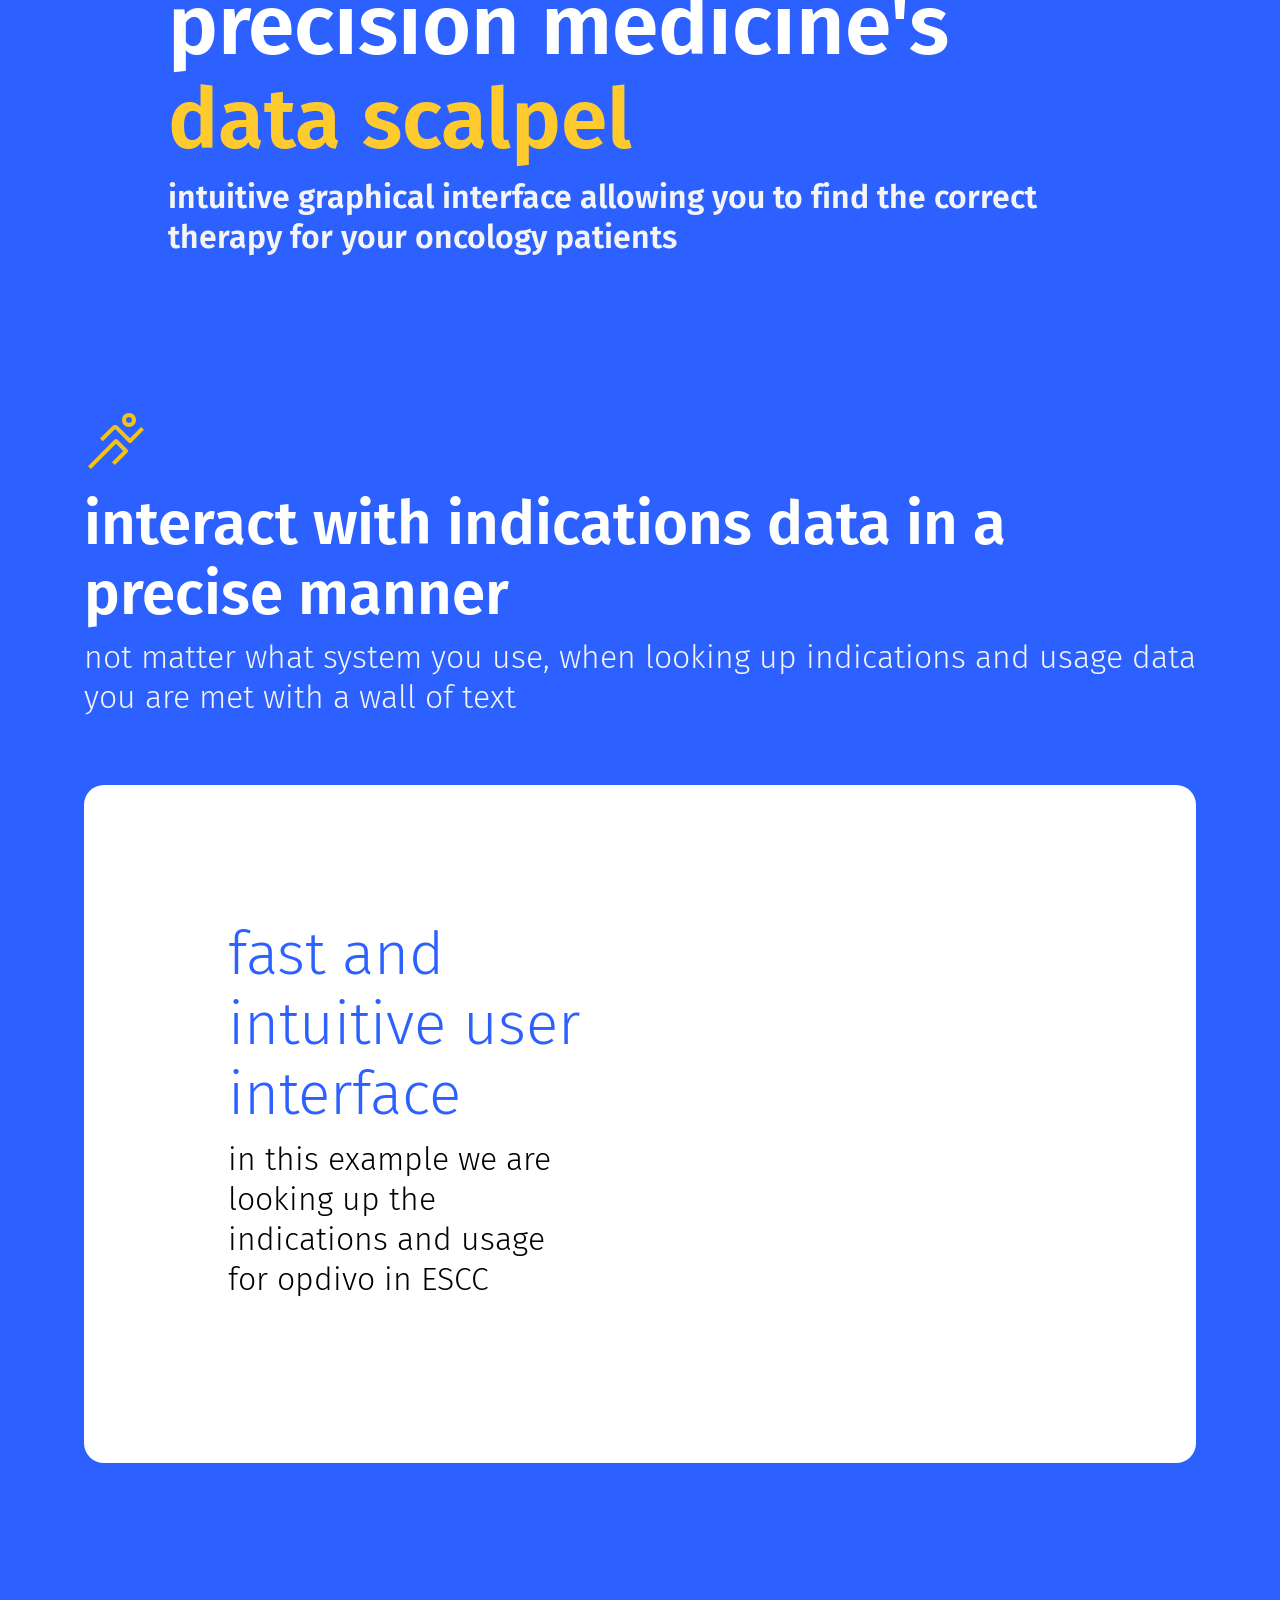
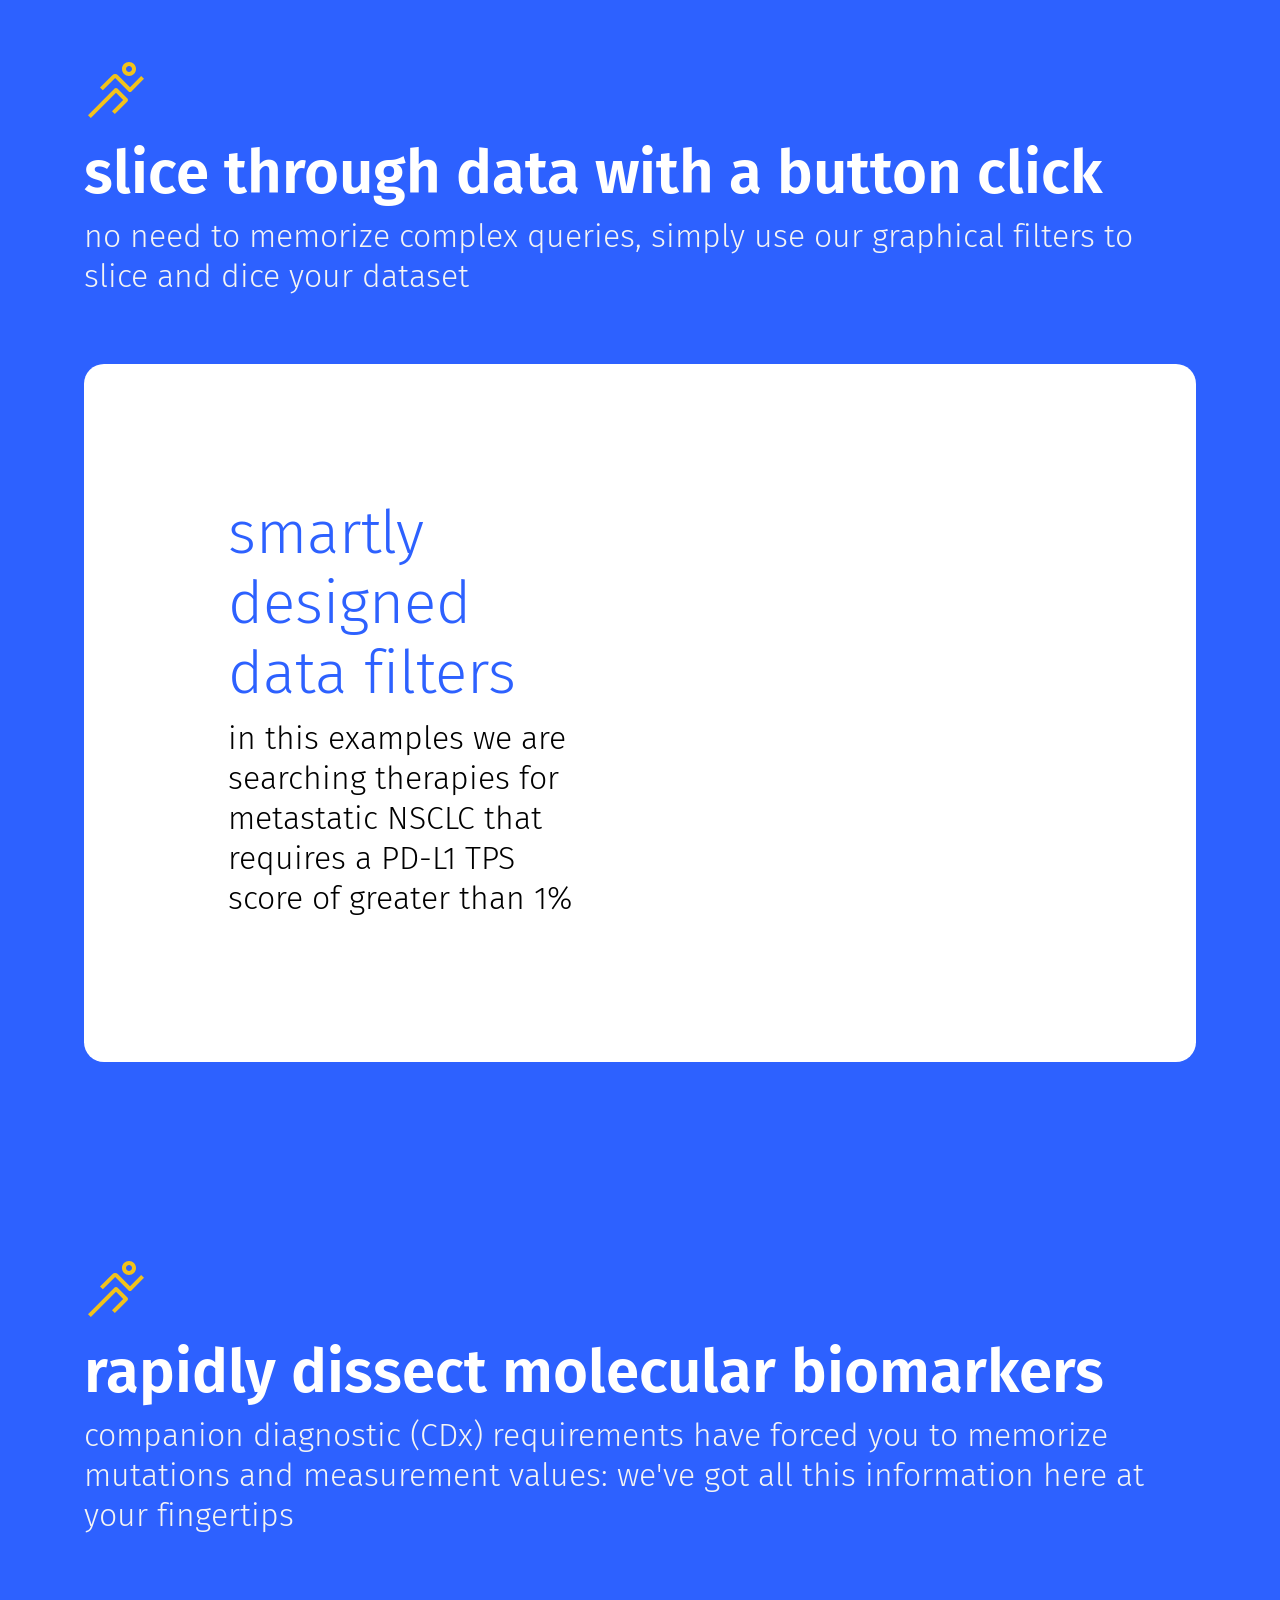
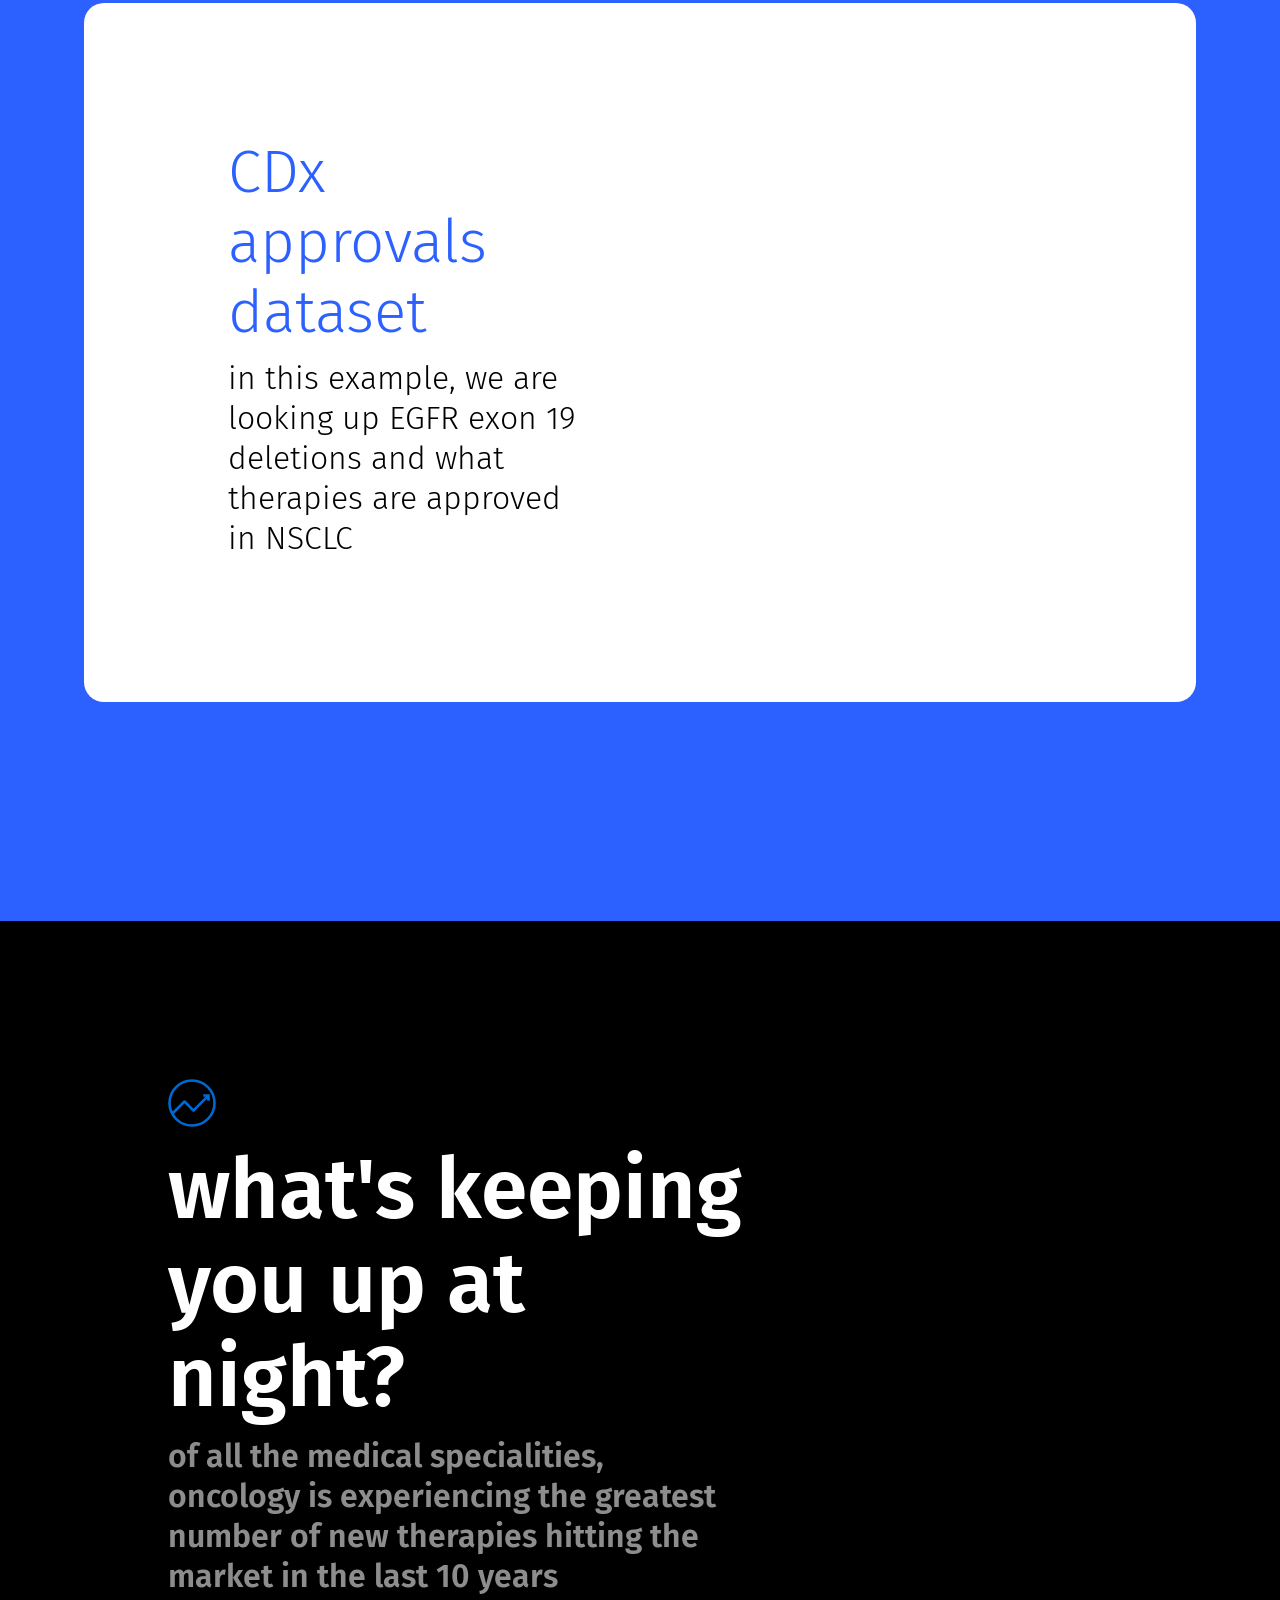
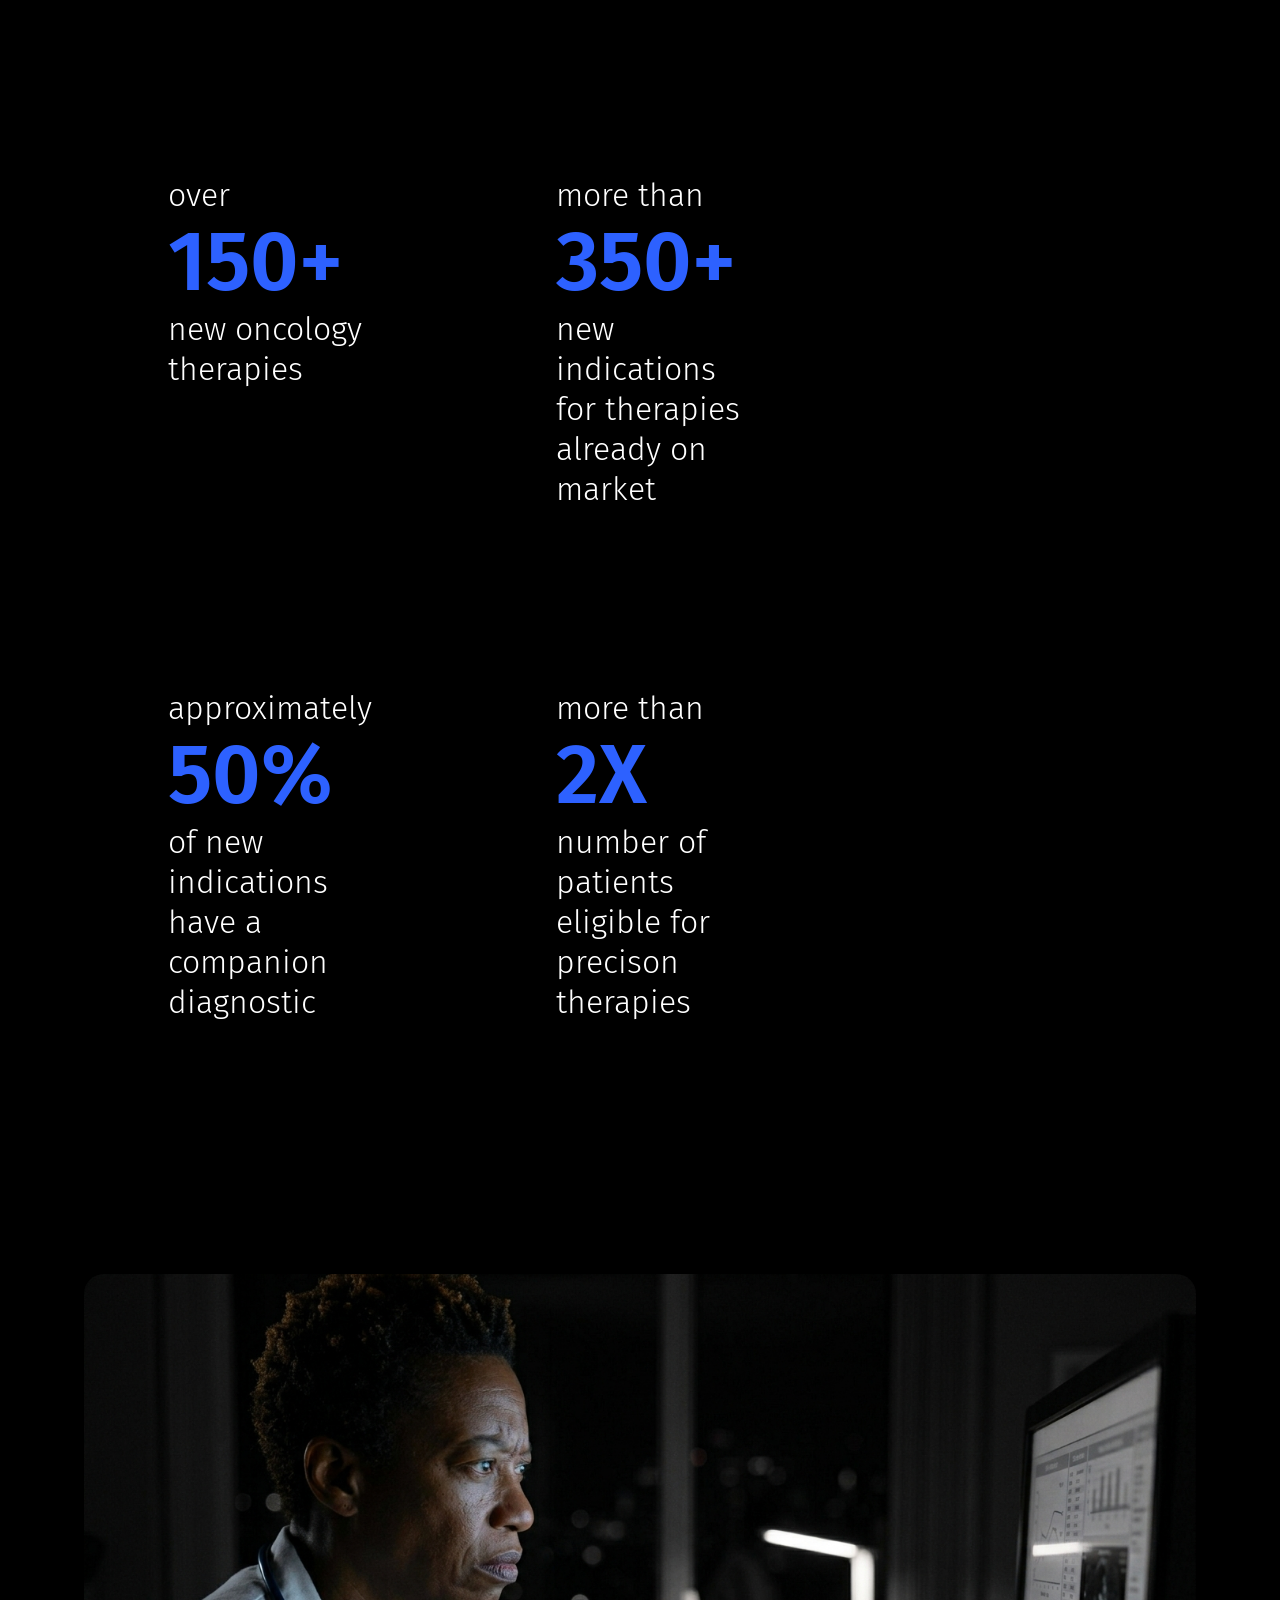
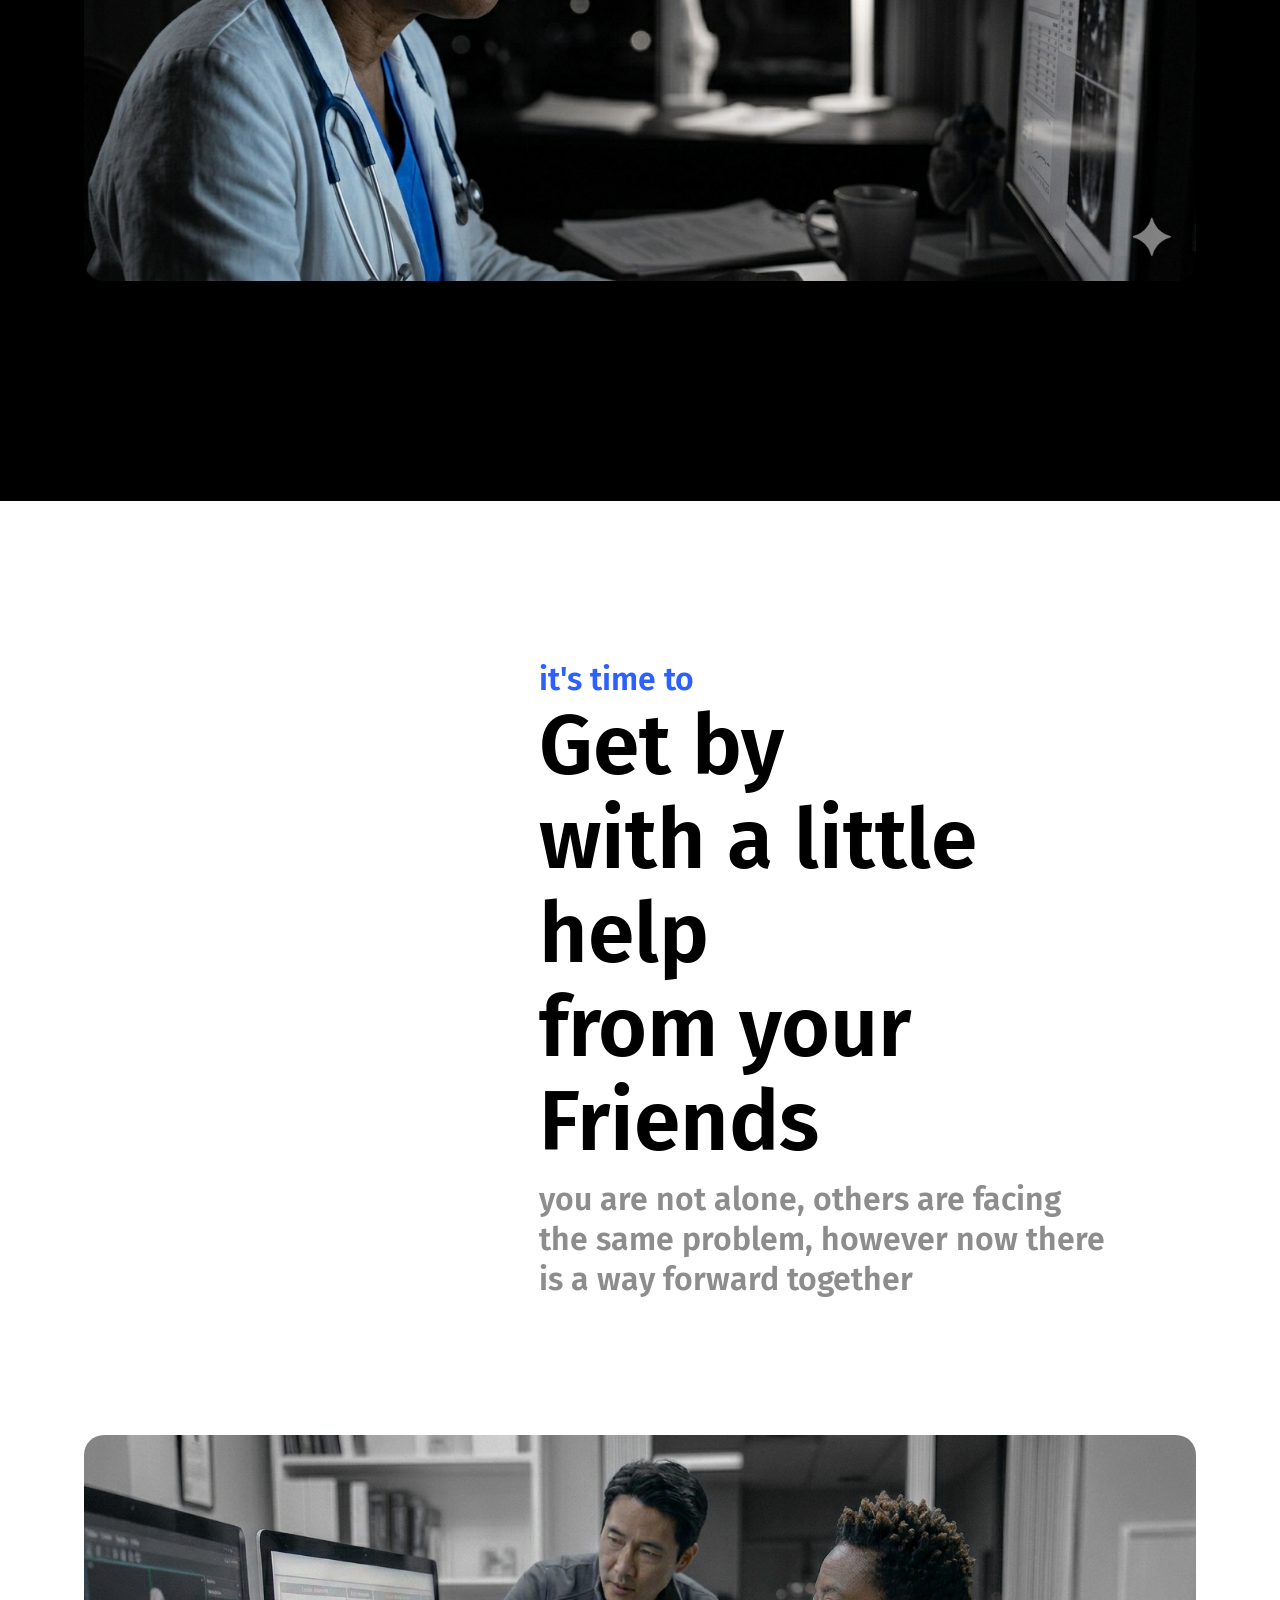
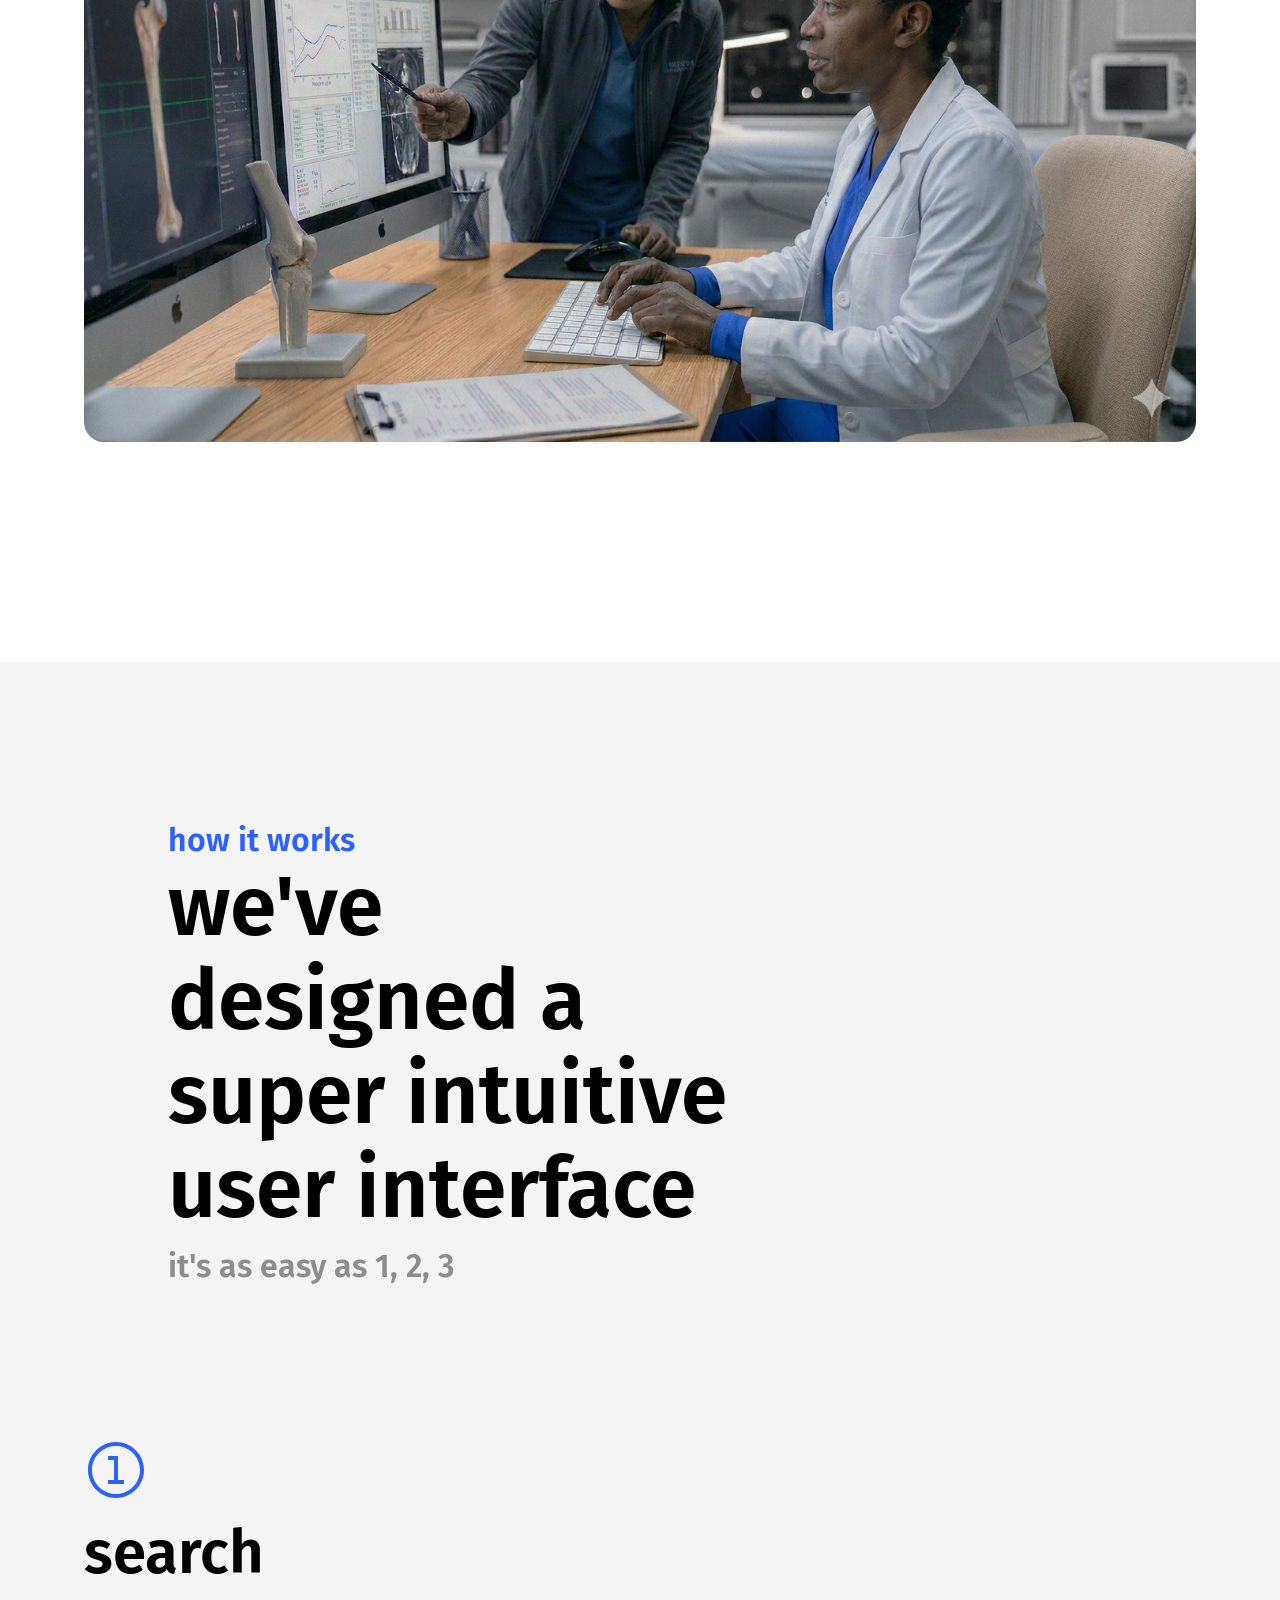
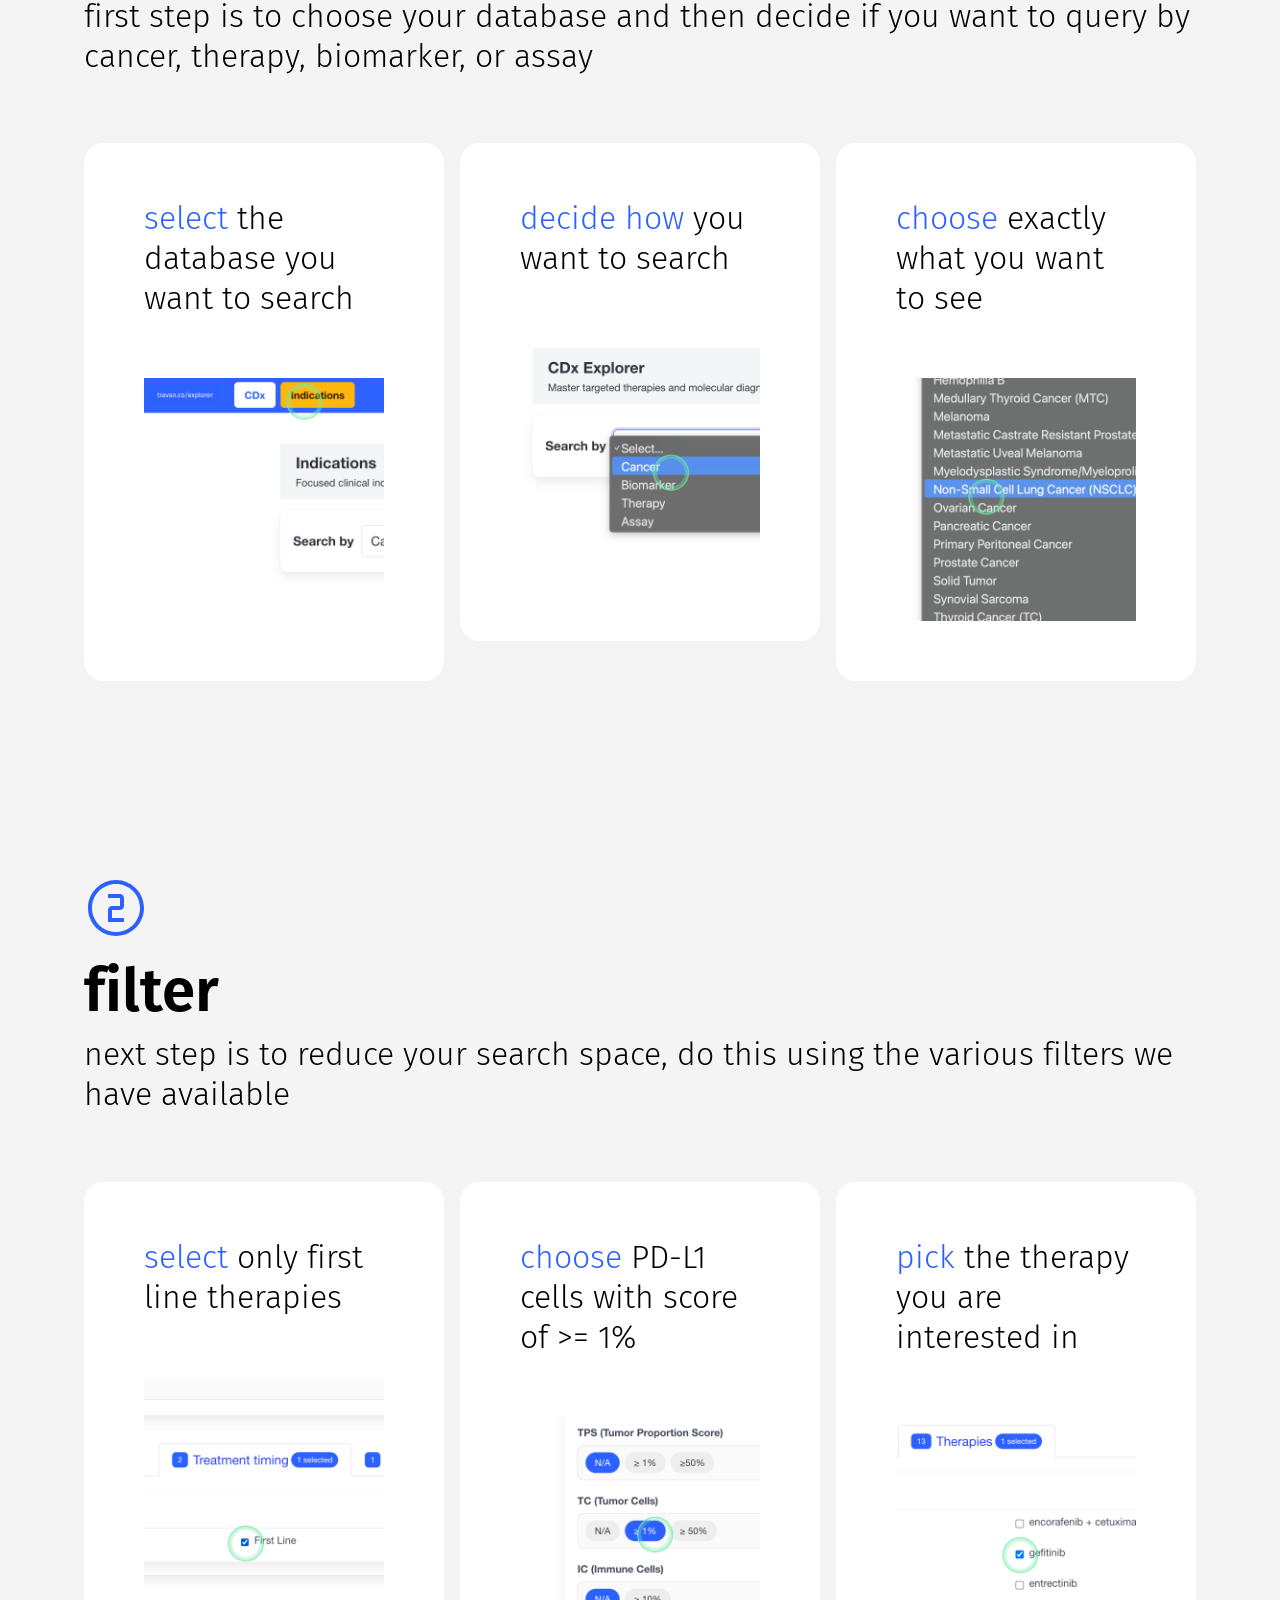
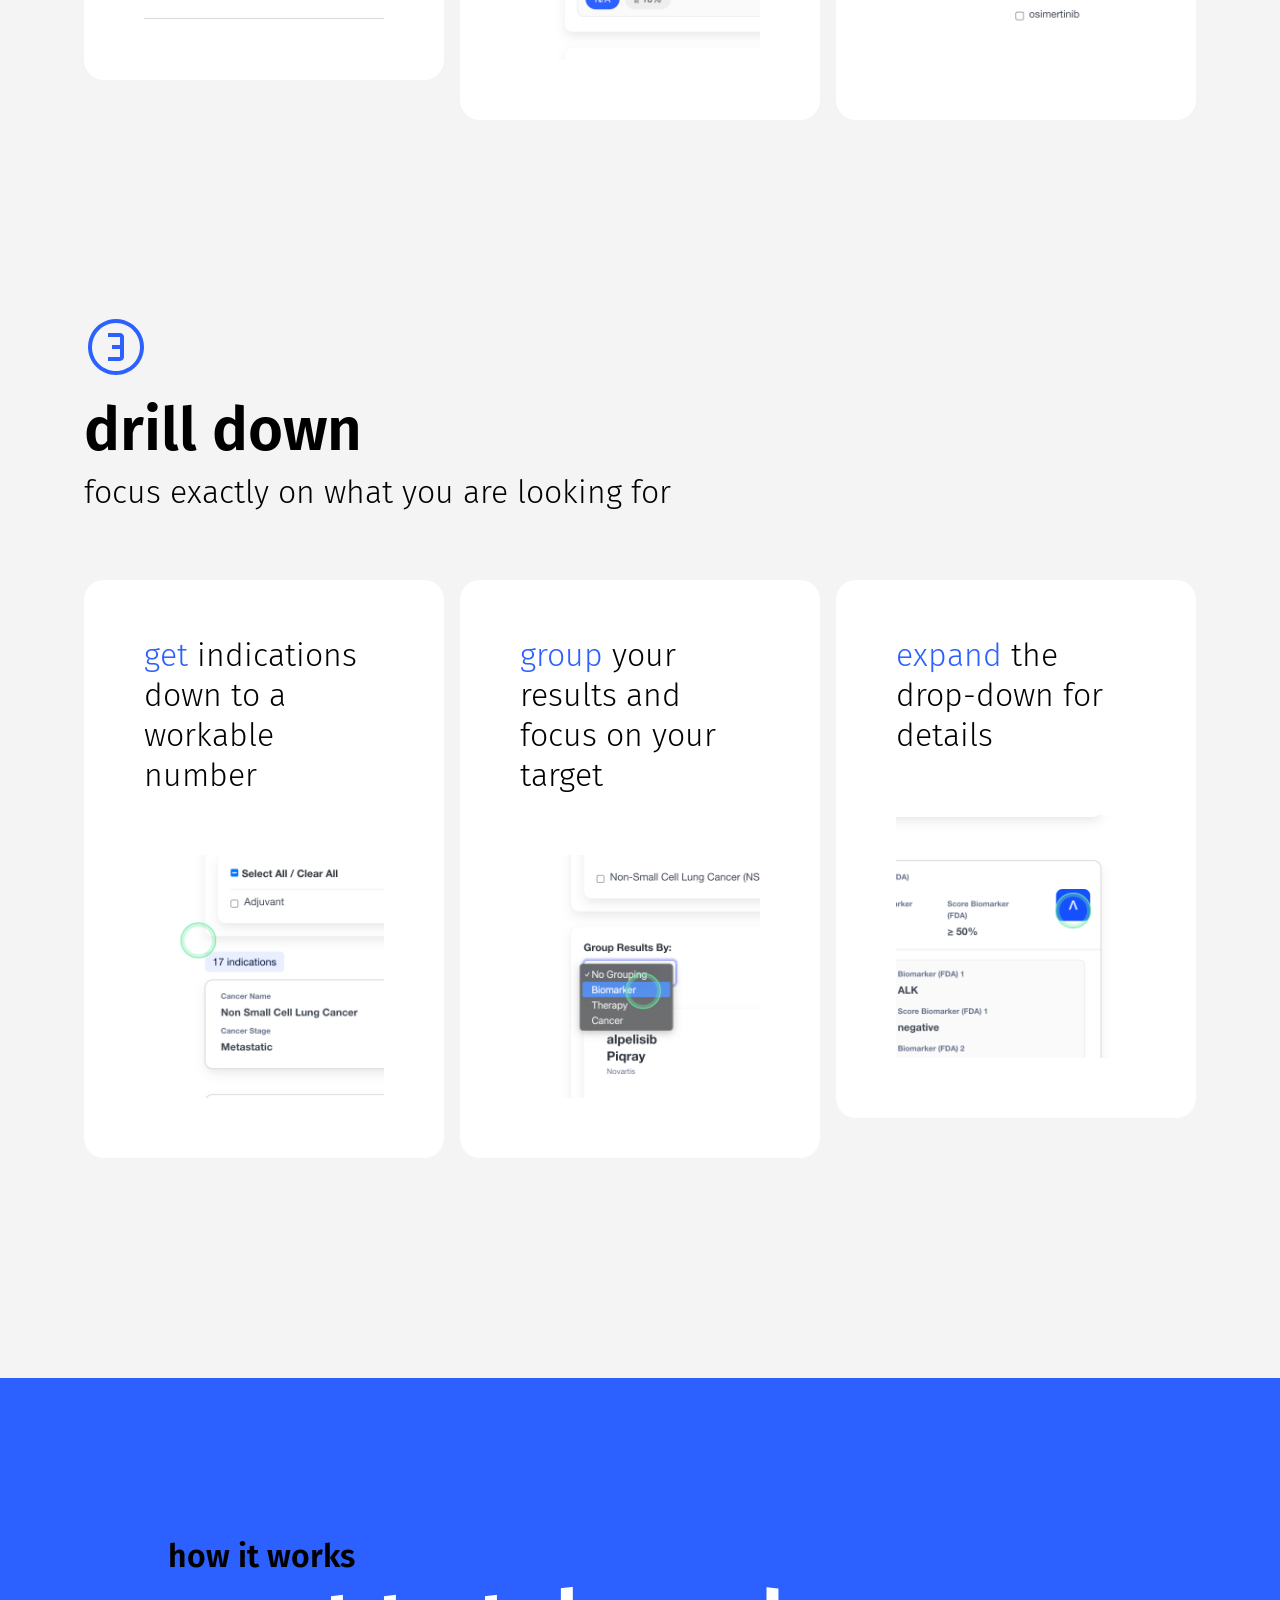
==== commit 6791e44b: "cleanup" ====
--- a/index.html
+++ b/index.html
@@ -97,21 +97,24 @@
 
 
                     <div id="heroContainer"
-                        class="pdlrtb-h med:pdlr-pad disp-flex flxdir-col juscon-end alnitm-cent"
+                        class="disp-flex flxdir-col juscon-end alnitm-cent"
                         style="height: 100%;"
                     >
-                            <h3 class="colr-whit text-cent" style="background-color: rgba(26, 26, 26, 0.3);"><span class="colr-yl20">Master </span>targeted therapies</h3>
+                        
+                        <div class="pdlrtb-h5 med:pdlr-pad">
+
+                            <h1 class="colr-whit text-cent padb-h1xs" style="background-color: rgba(26, 26, 26, 0.3); font-weight: bold;"><span class="colr-yl20">Master </span>targeted therapies</h1>
                             
-                            <h5 class="text-cent padb-h5s colr-whit" style="background-color: rgba(26, 26, 26, 0.3);">a graphical indications search tool to help match your patients to the correct therapy</h5:>
+                            <h5 class="text-cent colr-whit" style="background-color: rgba(26, 26, 26, 0.3);">an "indications" search tool: match your patients to the correct therapy</h5:>
                        
-                            <div class="disp-flex flxdir-col alnitm-cen">
-                            <button class="back-bl60 colr-whit"
+                            <div class="disp-flex flxdir-col alnitm-cen mart-1rem">
+                                <button class="back-bl60 colr-whit brad-20px"
                                     onclick="location.href='https://app.travan.co'"
                                 >
                                 <h6 class="pad-pad">try it now</h6>
-                            </button>
-
-                            </div>
+                                </button>
+                            </div>
+                        </div>
 
 
                     </div>
@@ -121,14 +124,14 @@
             </section>
             
             <section id="break">
-                <div class="padb-h1xl back-bl60"></div>
+                <div class="padb-h1xl back-blck"></div>
             </section>
 
             <section id="value-prop"
                 class="disp-flex
                     posi-reli
                     wdth-full
-                    back-blck
+                    back-gr10
             ">
                 <div class="mxwd-1536
                     wdth-full
@@ -141,7 +144,7 @@
 
                         <div class="grcl-1sp2 med:grcl-1sp1 pdlrtb-h1 med:pdlr-pad">
                         <h5 class="colr-bl60" style="font-weight: bold;">oncologists</h5>
-                        <h1 class="padb-h1m colr-whit" style="font-weight: bold;">save time by easily finding the <span class="colr-yl20">correct indication</span> in a comprehensive and thorough manner</h1>                    
+                        <h1 class="padb-h1m" style="font-weight: bold;">save time by easily finding the <span class="colr-yl20">correct indication</span> in a comprehensive and thorough manner</h1>                    
 
                         </div>
                         <div></div>
@@ -177,7 +180,7 @@
                             >
                             <h3 class="colr-bl60 padb-h3xs">COMPLETE</h3>
                             <h5 class="padb-h5xl">all approved oncology therapies with a CDx are in our system</h5>
-                            <img src="./assets/images/search03.png"
+                            <img src="./assets/images/therapy01.png"
                                 class=""
                             >
                         </div>
@@ -190,7 +193,7 @@
             </section>
 
            <section id="break">
-                <div class="padb-h1xl back-whit"></div>
+                <div class="padb-h1xl back-gr10"></div>
             </section>
 
             <section id="welcome"
@@ -212,7 +215,7 @@
                         <div class="grcl-1sp3 med:grcl-1sp1 pdlrtb-h1 med:pdlr-pad disp-flex flxdir-col">
                             <h5 class="colr-gr90" style="font-weight: bold;">travan.co explorer</h5>
                             <h1 class="padb-h1xs colr-whit">precision medicine's <span class="colr-yl20">data scalpel</span></h1>
-                            <h5 class="colr-gr10 padb-h5xl">intuitive graphical interface allowing you to find the correct therapy for your oncology patients</h5>
+                            <h5 class="colr-gr10 padb-h5xl" style="font-weight: bold;">intuitive graphical interface allowing you to find the correct therapy for your oncology patients</h5>
 
                         </div>
 
@@ -240,6 +243,7 @@
                                     autoplay
                                     muted
                                     loop
+                                    plasyinline
                                 >
                                 </video>
                             </div>
@@ -254,7 +258,7 @@
                                 class="higt-4rem marb-1rem"
                             >
                             <h3 class="padb-h3xs colr-whit" style="font-weight: bold;">slice through data with a button click</h3>
-                            <h5 class="colr-gr10 padb-h5l">are you constantly looking up what PD-L1 expression parameter you have to value, can you never remember the value?</h5>
+                            <h5 class="colr-gr10 padb-h5l">no need to memorize complex queries, simply use our graphical filters to slice and dice your dataset</h5>
                         </div>
                         
                         
@@ -272,6 +276,7 @@
                                         autoplay
                                         muted
                                         loop
+                                        playsinline
                                     >
                                     </video>
                                 </div>
@@ -287,7 +292,7 @@
                                 class="higt-4rem marb-1rem"
                             >
                             <h3 class="padb-h3xs colr-whit" style="font-weight: bold;">rapidly dissect molecular biomarkers</h3>
-                            <h5 class="colr-gr10 padb-h5l">companion diagnostic (CDx) requirements are ....</h5>
+                            <h5 class="colr-gr10 padb-h5l">companion diagnostic (CDx) requirements have forced you to memorize mutations and measurement values: we've got all this information here at your fingertips</h5>
                         </div>
                        
 
@@ -295,8 +300,8 @@
                             
                             <div class="disp-grid grtc-21fr med:grtc-1fr">
                                 <div class="pdlrtb-h4 med:pdlr-pad">
-                                    <h4 class="padb-h1xs colr-bl60">CDx approvals</h4>
-                                    <h5 class="">for example: easily find therapies for metastatic NSCLC that requires a PD-L1 TPS score of greater than 1%</h5>
+                                    <h4 class="padb-h1xs colr-bl60">CDx approvals dataset</h4>
+                                    <h5 class="">in this example, we are looking up EGFR exon 19 deletions and what therapies are approved in NSCLC</h5>
                                 </div>
                                 <div>
                                     <video  src="./assets/videos/feature3.mp4"
@@ -305,6 +310,7 @@
                                         autoplay
                                         muted
                                         loop
+                                        playsinline
                                     >
                                     </video>
                                 </div>
@@ -318,7 +324,7 @@
 
 
            <section id="break">
-                <div class="padb-h1xl back-whit"></div>
+                <div class="padb-h1xl back-bl60"></div>
             </section>
 
 
@@ -345,20 +351,20 @@
                                 style="filter: brightness(0) saturate(100%) invert(20%) sepia(100%) saturate(5000%) hue-rotate(200deg) brightness(100%);"
                             >
                             <h1 class="padb-h1xs colr-whit" style="font-weight: bold;">what's keeping you up at night?</h1>                    
-                            <h5 class="colr-whit">off all medical specialities, oncology is facing the greatest number of new therapies hitting the market</h5>
+                            <h5 class="colr-gr50" style="font-weight: bold;">of all the medical specialities, oncology is experiencing the greatest number of new therapies hitting the market in the last 10 years</h5>
 
                         </div>
                         <div></div>
 
                         <div class="brad-20px pdlrtb-h1 med:pdlr-pad">
                             <h5 class="colr-whit">over</h5>
-                            <h1 class="colr-bl60">150</h1>
-                            <h5 class="colr-whit">new oncology therapies in last 10 years</h5>
+                            <h1 class="colr-bl60">150+</h1>
+                            <h5 class="colr-whit">new oncology therapies</h5>
 
                         </div>
                         <div class="brad-20px pdlrtb-h1 med:pdlr-pad">
                             <h5 class="colr-whit">more than</h5>
-                            <h1 class="colr-bl60">350</h1>
+                            <h1 class="colr-bl60">350+</h1>
                             <h5 class="colr-whit">new indications for therapies already on market</h5>
 
                         </div>
@@ -417,7 +423,7 @@
                         <div class="grcl-1sp2 med:grcl-1sp1 pdlrtb-h1 med:pdlr-pad">
                             <h5 class="colr-bl60" style="font-weight: bold;">it's time to</h5>
                             <h1 class="padb-h1xs">Get by<br> with a little help <br>from your Friends</h1>
-                            <h5 class="padb-h5xl">you are not alone, others are facing the same problem, however now there is a way forward together</h5>
+                            <h5 class="padb-h5xl colr-gr50" style="font-weight: bold;">you are not alone, others are facing the same problem, however now there is a way forward together</h5>
                         </div>
                         
                         <img  src="./assets/images/Gemini_Generated_Image_help.png"
@@ -436,7 +442,7 @@
 
 
             <section id="break">    
-                <div class="padb-h1xl back-bl60"></div>
+                <div class="padb-h1xl back-whit"></div>
             </section>
             
             <section id="how"
@@ -457,7 +463,7 @@
                         <div class="grcl-1sp2 med:grcl-1sp1 pdlrtb-h1 med:pdlr-pad">
                             <h5 class="colr-bl60" style="font-weight: bold;">how it works</h5>
                             <h1 class="padb-h1xs" style="font-weight: bold;">we've designed a super intuitive user interface</h1>                    
-                            <h5 class="padb-h5xl colr-gr50">it's as easy as 1, 2, 3</h5>                    
+                            <h5 class="padb-h5xl colr-gr50" style="font-weight: bold;">it's as easy as 1, 2, 3</h5>                    
                         </div>
 
                         <div></div>
@@ -467,39 +473,39 @@
                                 class="higt-4rem marb-1rem"
                             >
                             <h3 class="padb-h3xs" style="font-weight: bold;">search</h3>
-                            <h5 class="colr-gr50 padb-h5l">first step is to choose your database and then decide if you want to query by cancer, therapy, biomarker, or assay</h5>
-                        </div>
-
-                        <div>
-                            <div class="back-whit brad-20px pdlrtb-h1 med:pdlr-pad">
+                            <h5 class="padb-h5l">first step is to choose your database and then decide if you want to query by cancer, therapy, biomarker, or assay</h5>
+                        </div>
+
+                        <div>
+                            <div class="back-whit brad-20px pdlrtb-h4 med:pdlr-pad">
+                                <h5 class="padb-h4"><span class="colr-bl60">select </span>the database you want to search</h5>
                                 <img src="./assets/images/search01.png"
                                     class=""
                                 >
 
                             </div>
-                                <h5 class="pdlrtb-h5 med:pdlr-pad"><span class="colr-bl60">select </span>the database you want to search</h5>
-
-                        </div>
-
-                        <div>
-                            <div class="back-whit brad-20px pdlrtb-h1 med:pdlr-pad">
+
+                        </div>
+
+                        <div>
+                            <div class="back-whit brad-20px pdlrtb-h4 med:pdlr-pad">
+                                <h5 class="padb-h4"><span class="colr-bl60">decide how </span>you want to search</h5>
                                 <img src="./assets/images/search02.png"
                                     class=""
                                 >
 
                             </div>
-                                <h5 class="pdlrtb-h5 med:pdlr-pad"><span class="colr-bl60">decide how </span>you want to search</h5>
-
-                        </div>
-                        
-                        <div>
-                            <div class="back-whit brad-20px pdlrtb-h1 med:pdlr-pad">
+
+                        </div>
+                        
+                        <div>
+                            <div class="back-whit brad-20px pdlrtb-h4 med:pdlr-pad">
+                                <h5 class="padb-h4"><span class="colr-bl60">choose </span>exactly what you want to see</h5>
                                 <img src="./assets/images/search03.png"
                                     class=""
                                 >
 
                             </div>
-                                <h5 class="pdlrtb-h5 med:pdlr-pad"><span class="colr-bl60">choose </span>exactly what you want to see</h5>
 
                         </div>
                        
@@ -512,39 +518,39 @@
                                 class="higt-4rem marb-1rem"
                             >
                             <h3 class="padb-h3xs" style="font-weight: bold;">filter</h3>
-                            <h5 class="colr-gr50 padb-h5l">next step is to reduce your search space, do this using the various filters we have available</h5>
-                        </div>
-
-                        <div>
-                            <div class="back-whit brad-20px pdlrtb-h1 med:pdlr-pad">
+                            <h5 class="padb-h5l">next step is to reduce your search space, do this using the various filters we have available</h5>
+                        </div>
+
+                        <div>
+                            <div class="back-whit brad-20px pdlrtb-h4 med:pdlr-pad">
+                                <h5 class="padb-h4"><span class="colr-bl60">select </span>only first line therapies</h5>
                                 <img src="./assets/images/filter01.png"
                                     class=""
                                 >
 
                             </div>
-                                <h5 class="pdlrtb-h5 med:pdlr-pad"><span class="colr-bl60">select </span>only first line therapies</h5>
-
-                        </div>
-
-                        <div>
-                            <div class="back-whit brad-20px pdlrtb-h1 med:pdlr-pad">
+
+                        </div>
+
+                        <div>
+                            <div class="back-whit brad-20px pdlrtb-h4 med:pdlr-pad">
+                                <h5 class="padb-h4"><span class="colr-bl60">choose </span>PD-L1 cells with score of >= 1%</h5>
                                 <img src="./assets/images/filter02.png"
                                     class=""
                                 >
 
                             </div>
-                                <h5 class="pdlrtb-h5 med:pdlr-pad"><span class="colr-bl60">choose </span>PD-L1 tumor cells with score of >= 1%</h5>
-
-                        </div>
-                        
-                        <div>
-                            <div class="back-whit brad-20px pdlrtb-h1 med:pdlr-pad">
+
+                        </div>
+                        
+                        <div>
+                            <div class="back-whit brad-20px pdlrtb-h4 med:pdlr-pad">
+                                <h5 class="padb-h4"><span class="colr-bl60">pick </span>the therapy you are interested in</h5>
                                 <img src="./assets/images/filter03.png"
                                     class=""
                                 >
 
                             </div>
-                                <h5 class="pdlrtb-h5 med:pdlr-pad"><span class="colr-bl60">pick </span>the therapy you are interested in</h5>
 
                         </div>
                        
@@ -558,39 +564,39 @@
                                 class="higt-4rem marb-1rem"
                             >
                             <h3 class="padb-h3xs" style="font-weight: bold;">drill down</h3>
-                            <h5 class="colr-gr50 padb-h5l">focus exactly on what you are looking for</h5>
-                        </div>
-
-                        <div>
-                            <div class="back-whit brad-20px pdlrtb-h1 med:pdlr-pad">
+                            <h5 class="padb-h5l">focus exactly on what you are looking for</h5>
+                        </div>
+
+                        <div>
+                            <div class="back-whit brad-20px pdlrtb-h4 med:pdlr-pad">
+                                <h5 class="padb-h4"><span class="colr-bl60">get </span>indications down to a workable number</h5>
                                 <img src="./assets/images/drill01.png"
                                     class=""
                                 >
 
                             </div>
-                                <h5 class="pdlrtb-h5 med:pdlr-pad"><span class="colr-bl60">get </span>indications down to a workable number</h5>
-
-                        </div>
-
-                        <div>
-                            <div class="back-whit brad-20px pdlrtb-h1 med:pdlr-pad">
+
+                        </div>
+
+                        <div>
+                            <div class="back-whit brad-20px pdlrtb-h4 med:pdlr-pad">
+                            <h5 class="padb-h4"><span class="colr-bl60">group </span>your results and focus on your target</h5>
                                 <img src="./assets/images/drill02.png"
                                     class=""
                                 >
 
                             </div>
-                            <h5 class="pdlrtb-h5 med:pdlr-pad"><span class="colr-bl60">group </span>your results and focus on your target</h5>
-
-                        </div>
-                        
-                        <div>
-                            <div class="back-whit brad-20px pdlrtb-h1 med:pdlr-pad">
+
+                        </div>
+                        
+                        <div>
+                            <div class="back-whit brad-20px pdlrtb-h4 med:pdlr-pad">
+                            <h5 class="padb-h4"><span class="colr-bl60">expand </span>the drop-down for details</h5>
                                 <img src="./assets/images/drill03.png"
                                     class=""
                                 >
 
                             </div>
-                            <h5 class="pdlrtb-h5 med:pdlr-pad"><span class="colr-bl60">expand </span>the drop-down to expose details</h5>
 
                         </div>
                        
@@ -624,7 +630,7 @@
                         <div class="pdlrtb-h1 med:pdlr-pad grcl-1sp2 med:grcl-1sp1">
                             <h5 class="" style="font-weight: bold;">how it works</h5>
                             <h1 class="padb-h1xs colr-whit" style="font-weight: bold;">want to take a deeper dive?</h1>                    
-                            <h5 class="padb-h5xl colr-whit">take a look at our release videos where we will walk you thought the system</h5>                    
+                            <h5 class="padb-h5xl colr-whit" style="font-weight: bold;">take a look at our release videos where we will walk you thought the system</h5>                    
                         </div>
 
                         <div class="back-whit brad-20px pdlrtb-h1 med:pdlr-pad">
--- a/style.css
+++ b/style.css
@@ -602,6 +602,10 @@
     margin-right: 2rem;
 }
 
+.mart-1rem {
+    margin-top: 1rem;
+}
+
 .mart-4rem {
     margin-top: 4rem;
 }
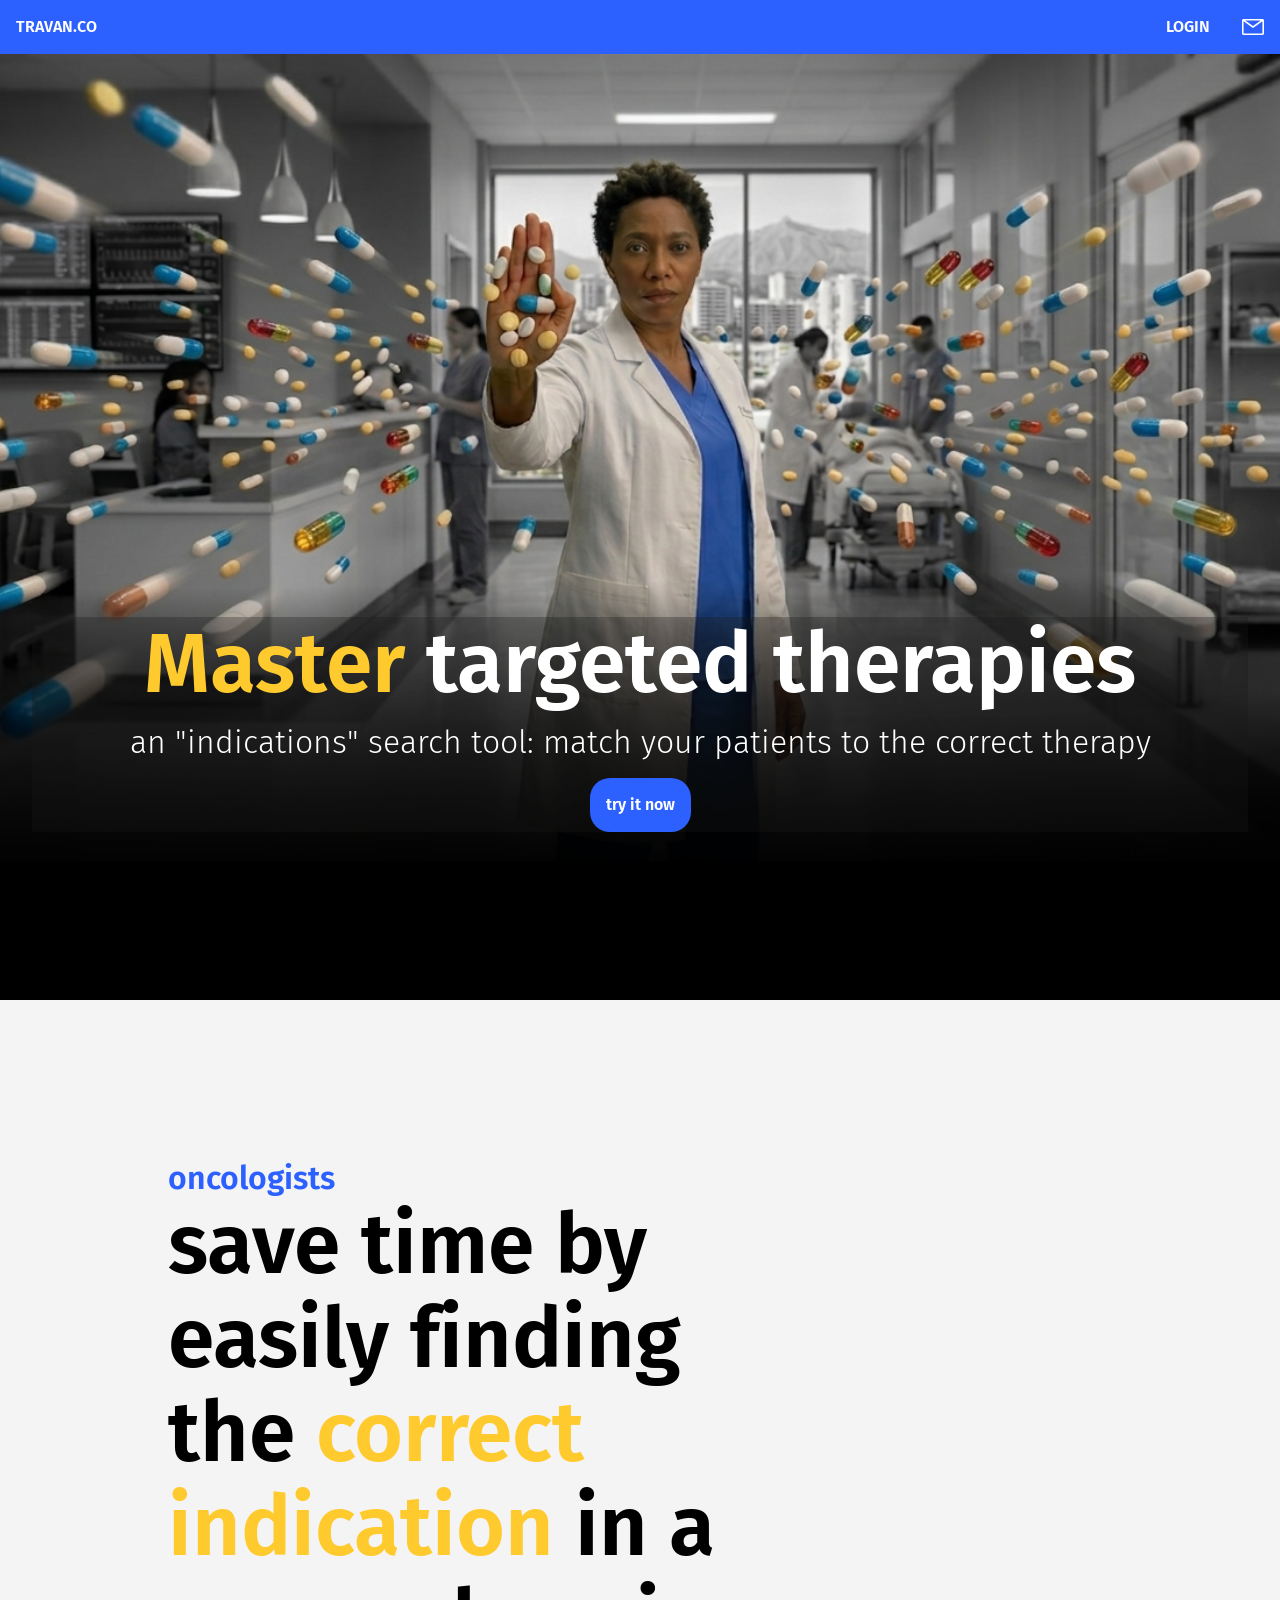
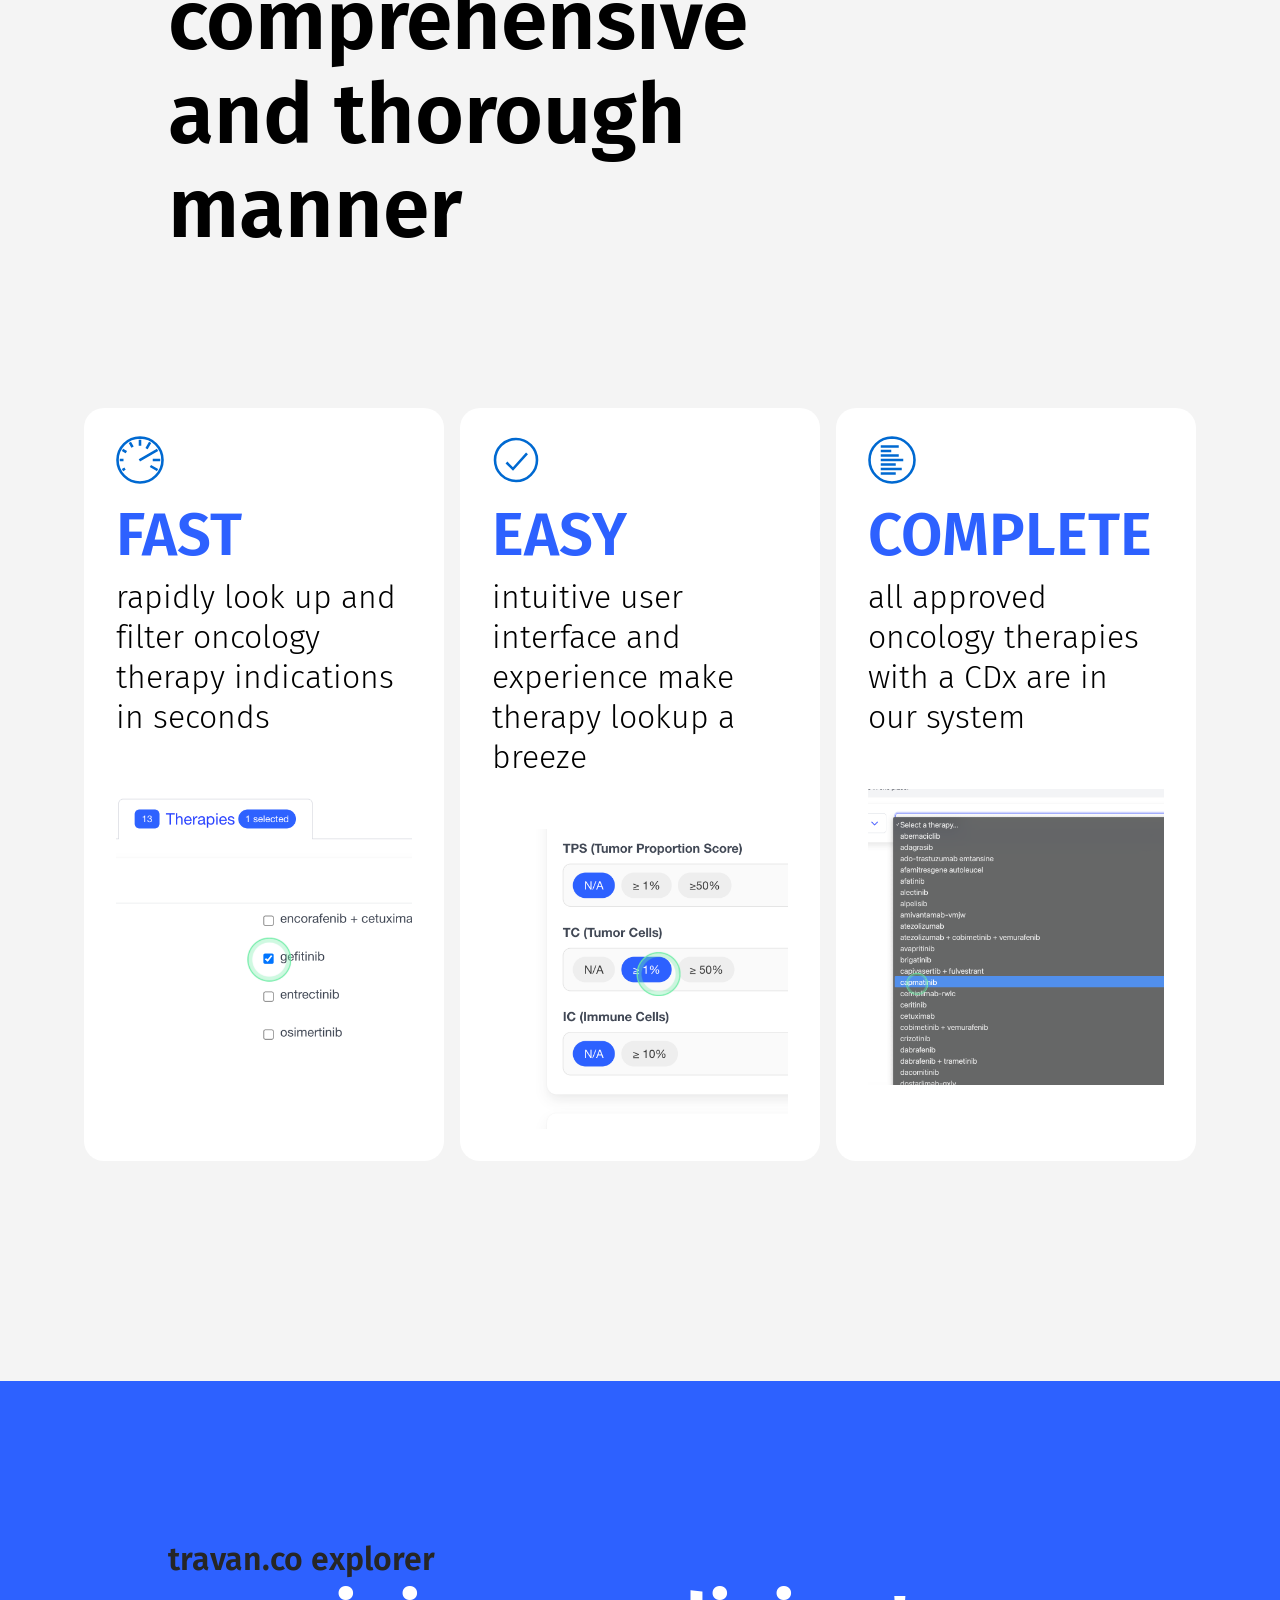
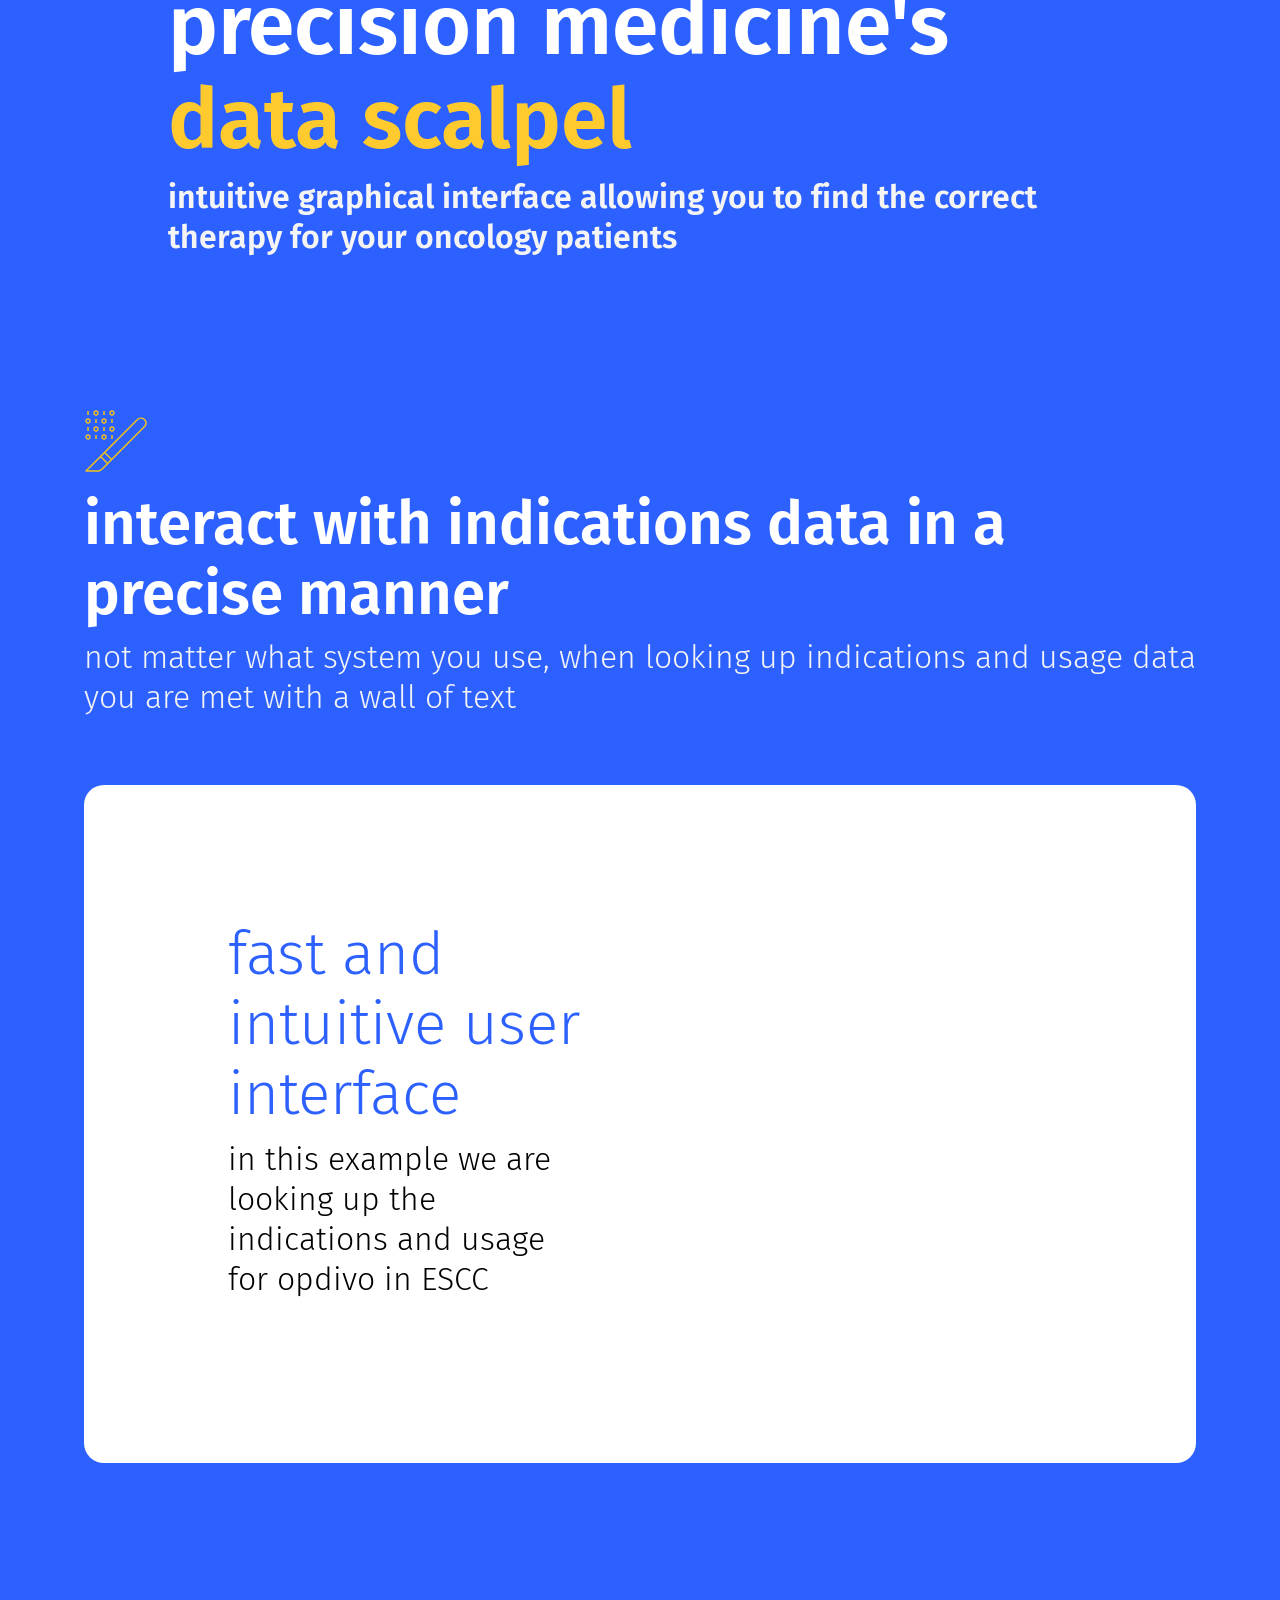
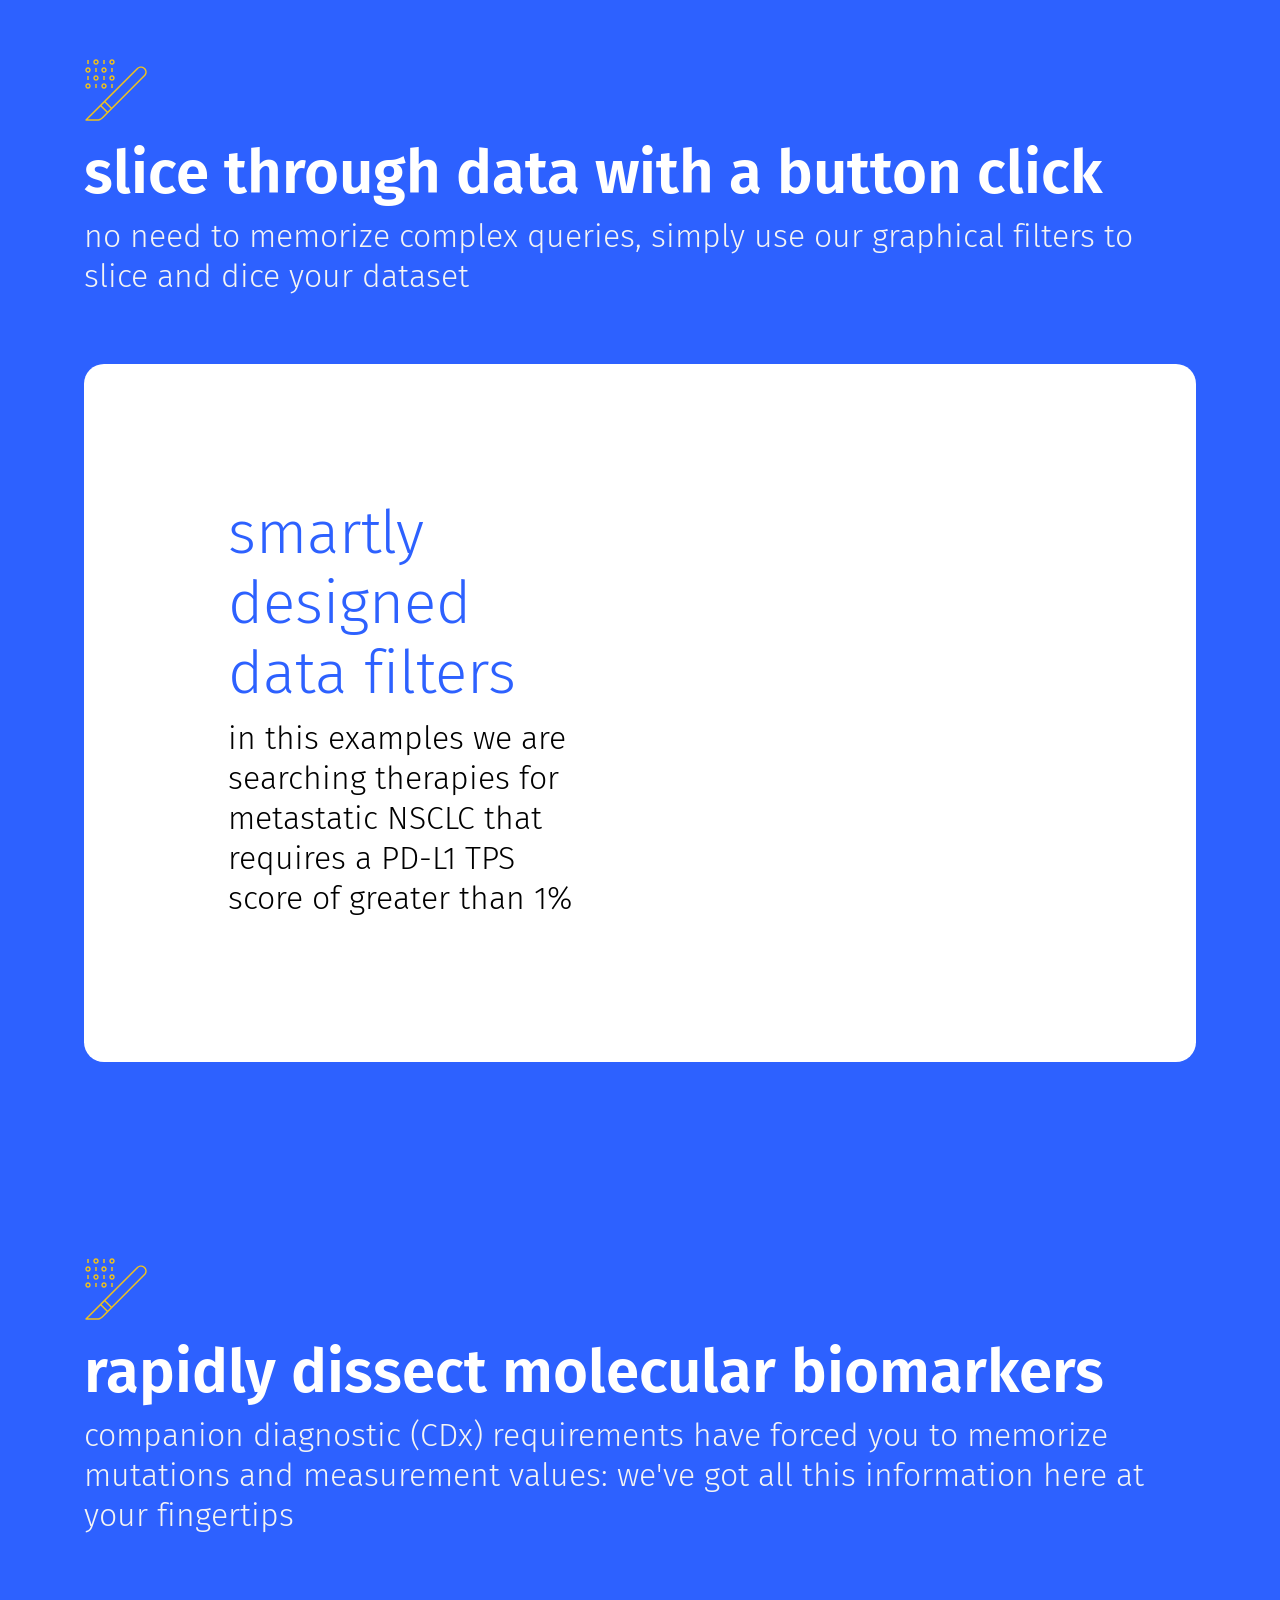
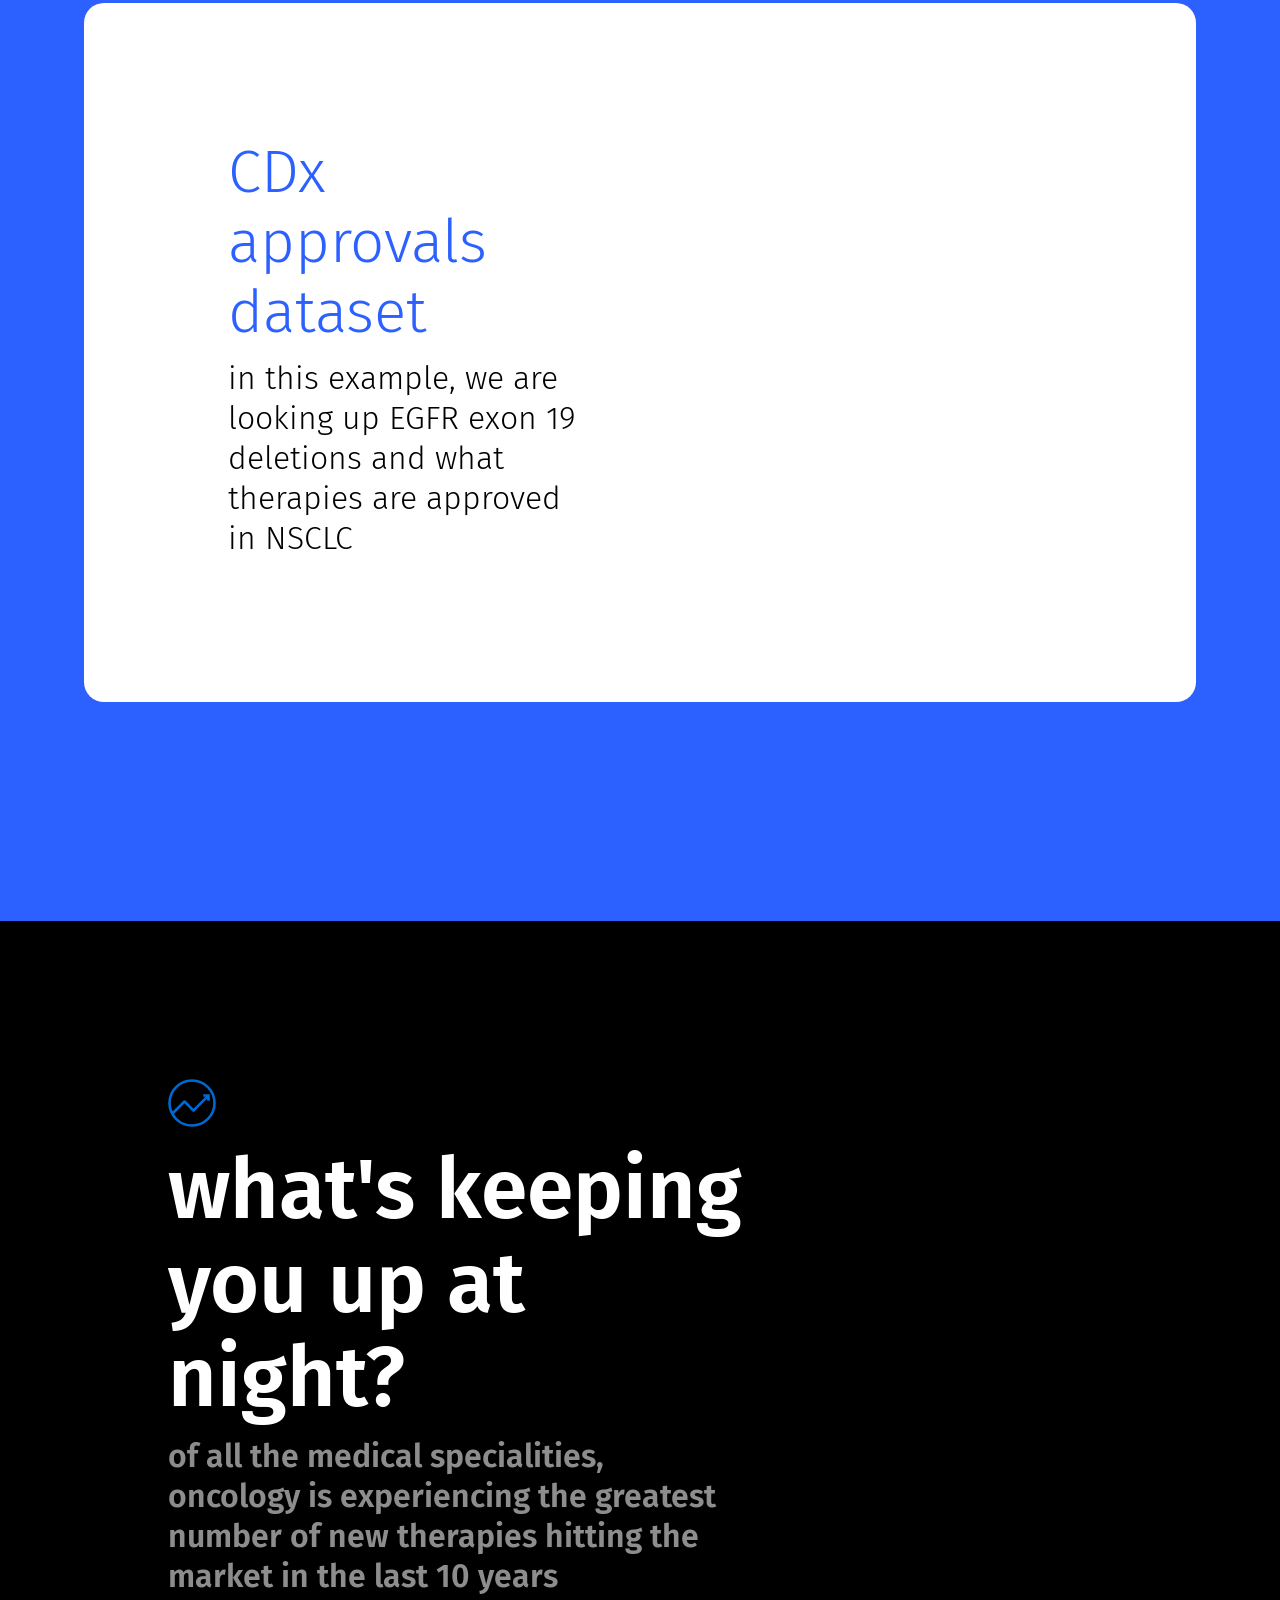
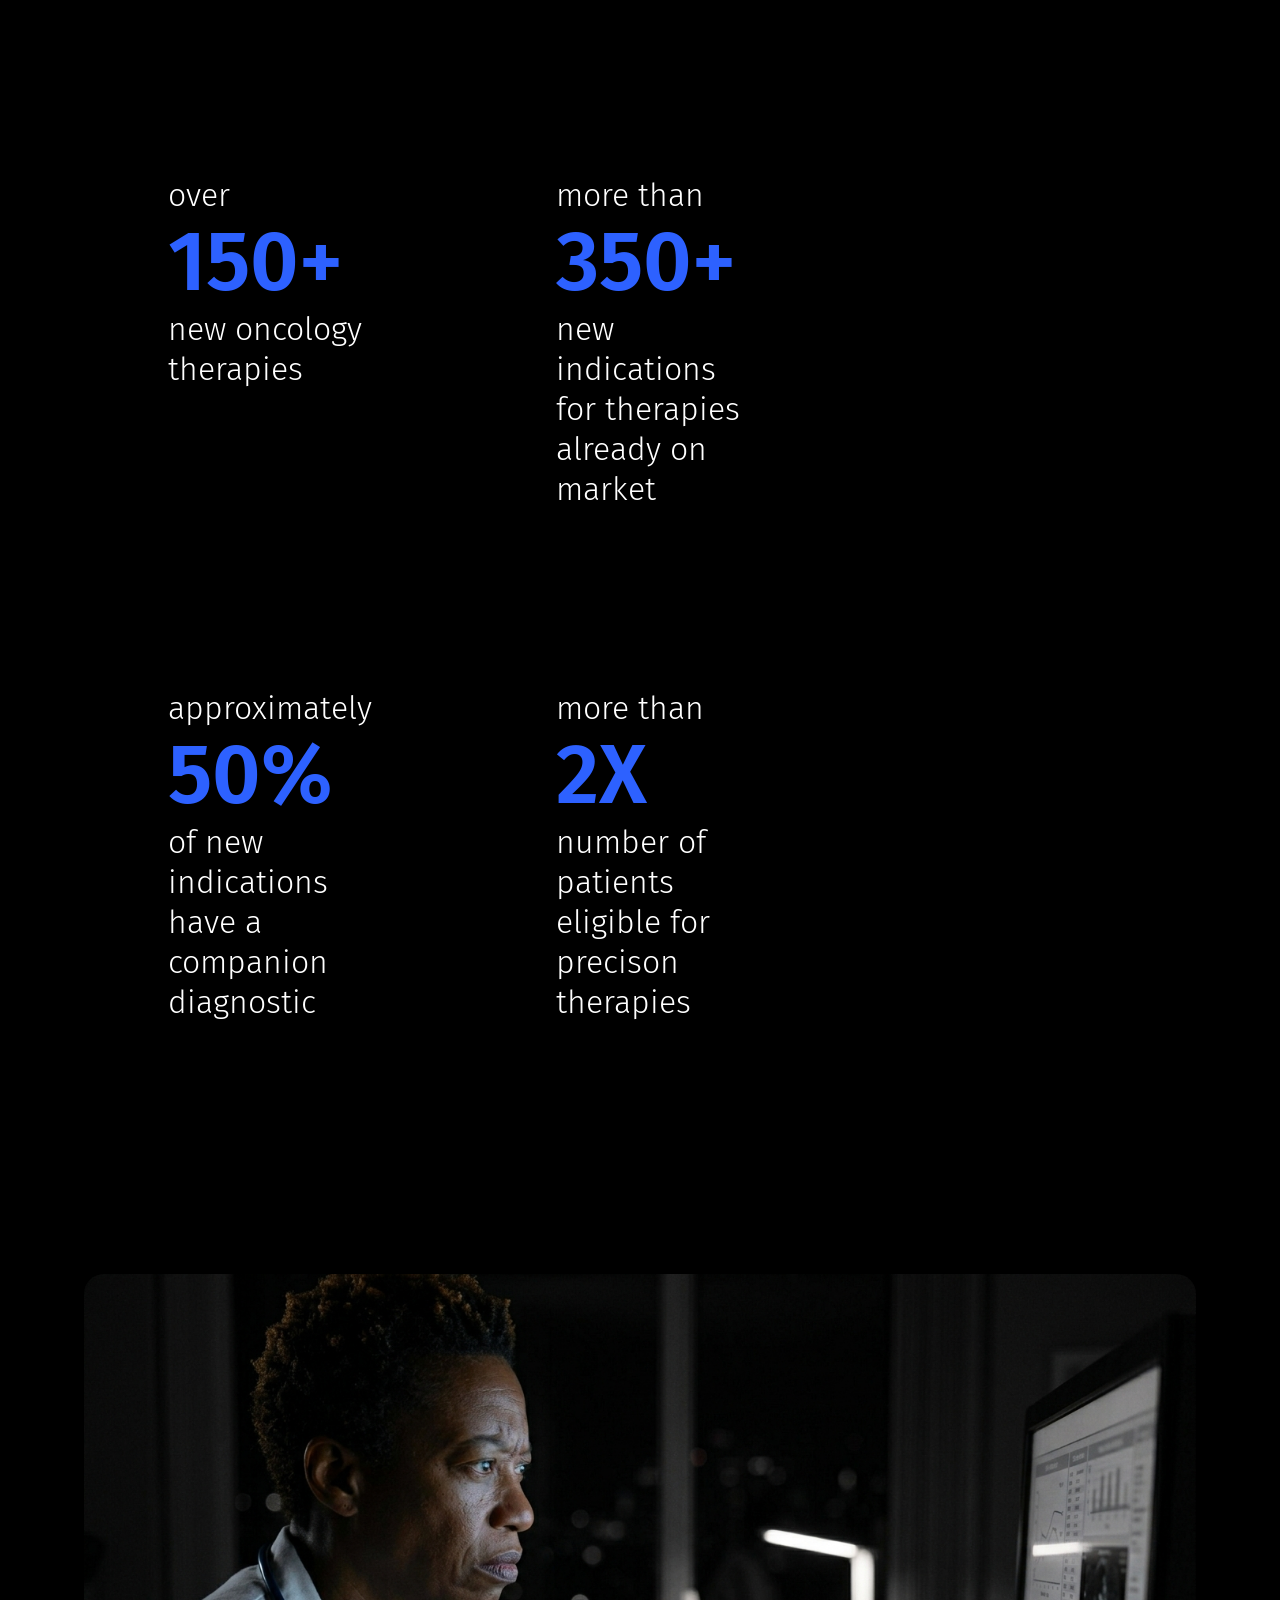
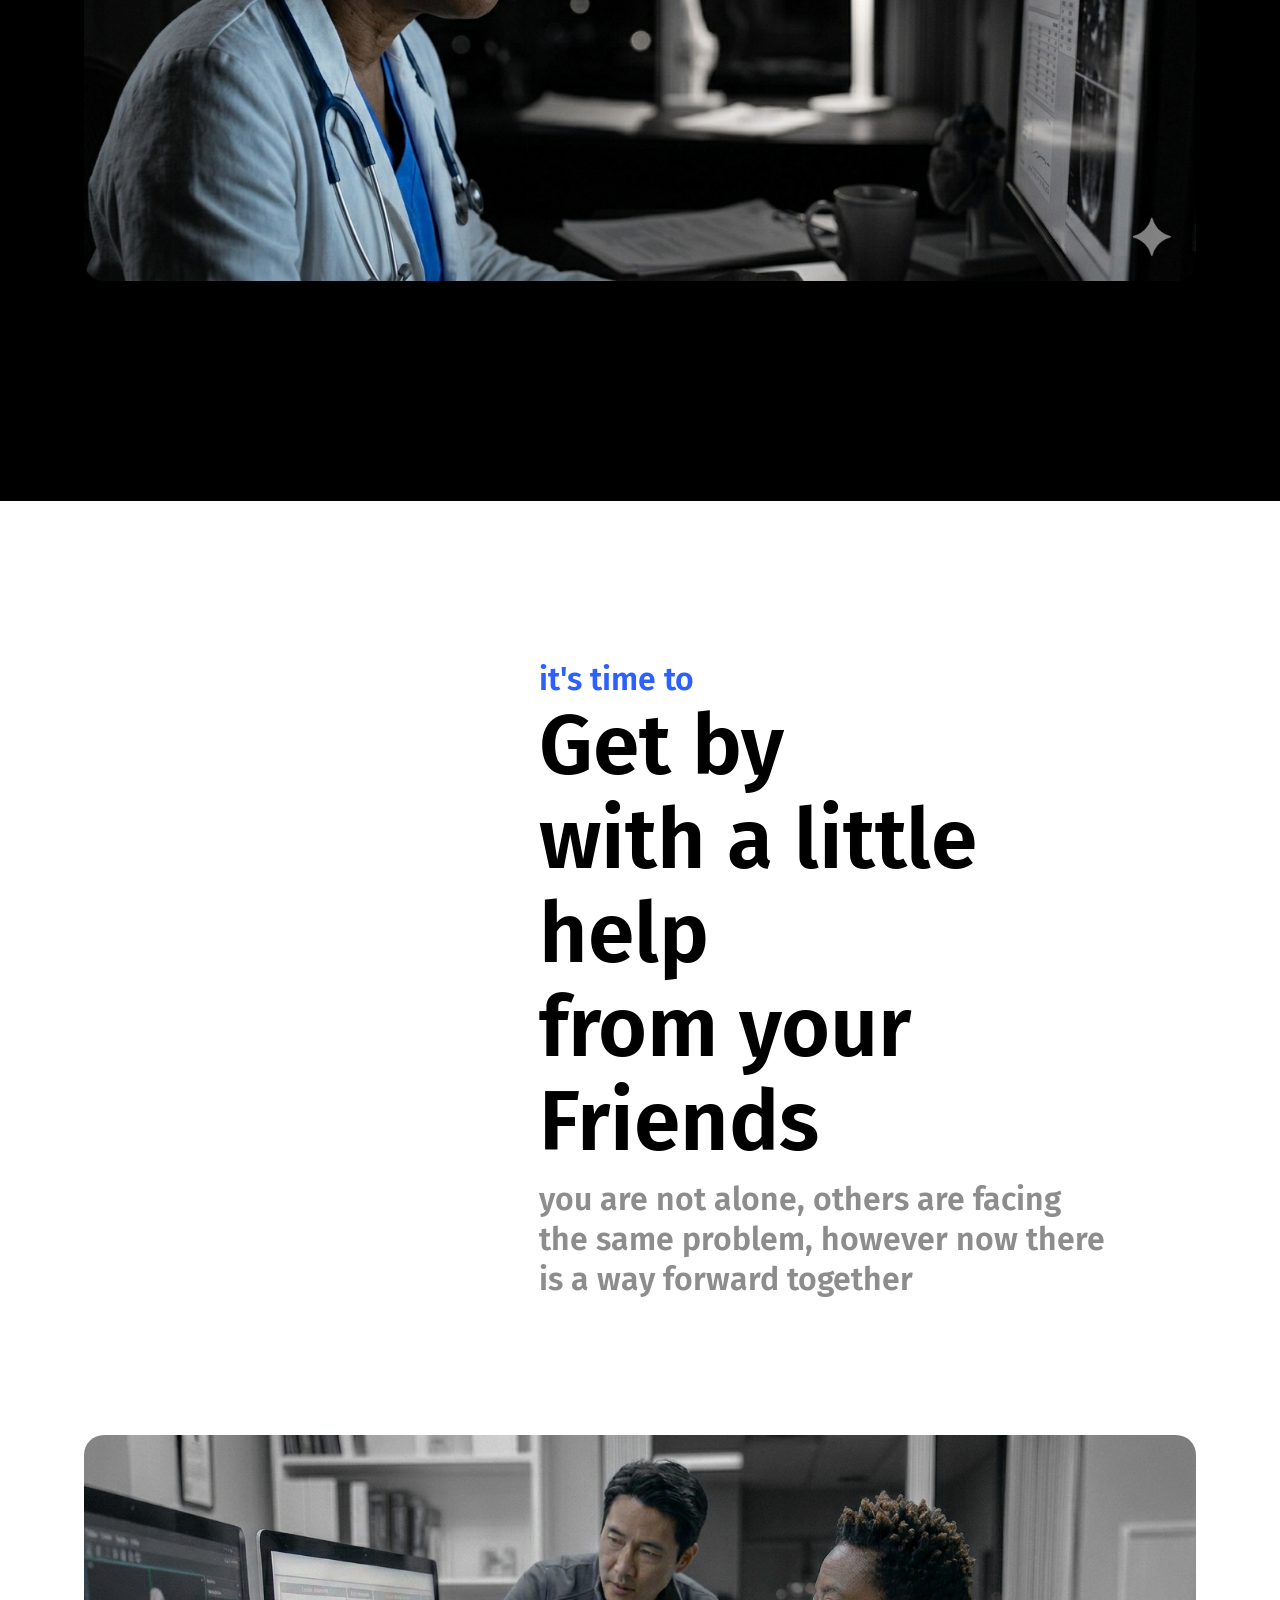
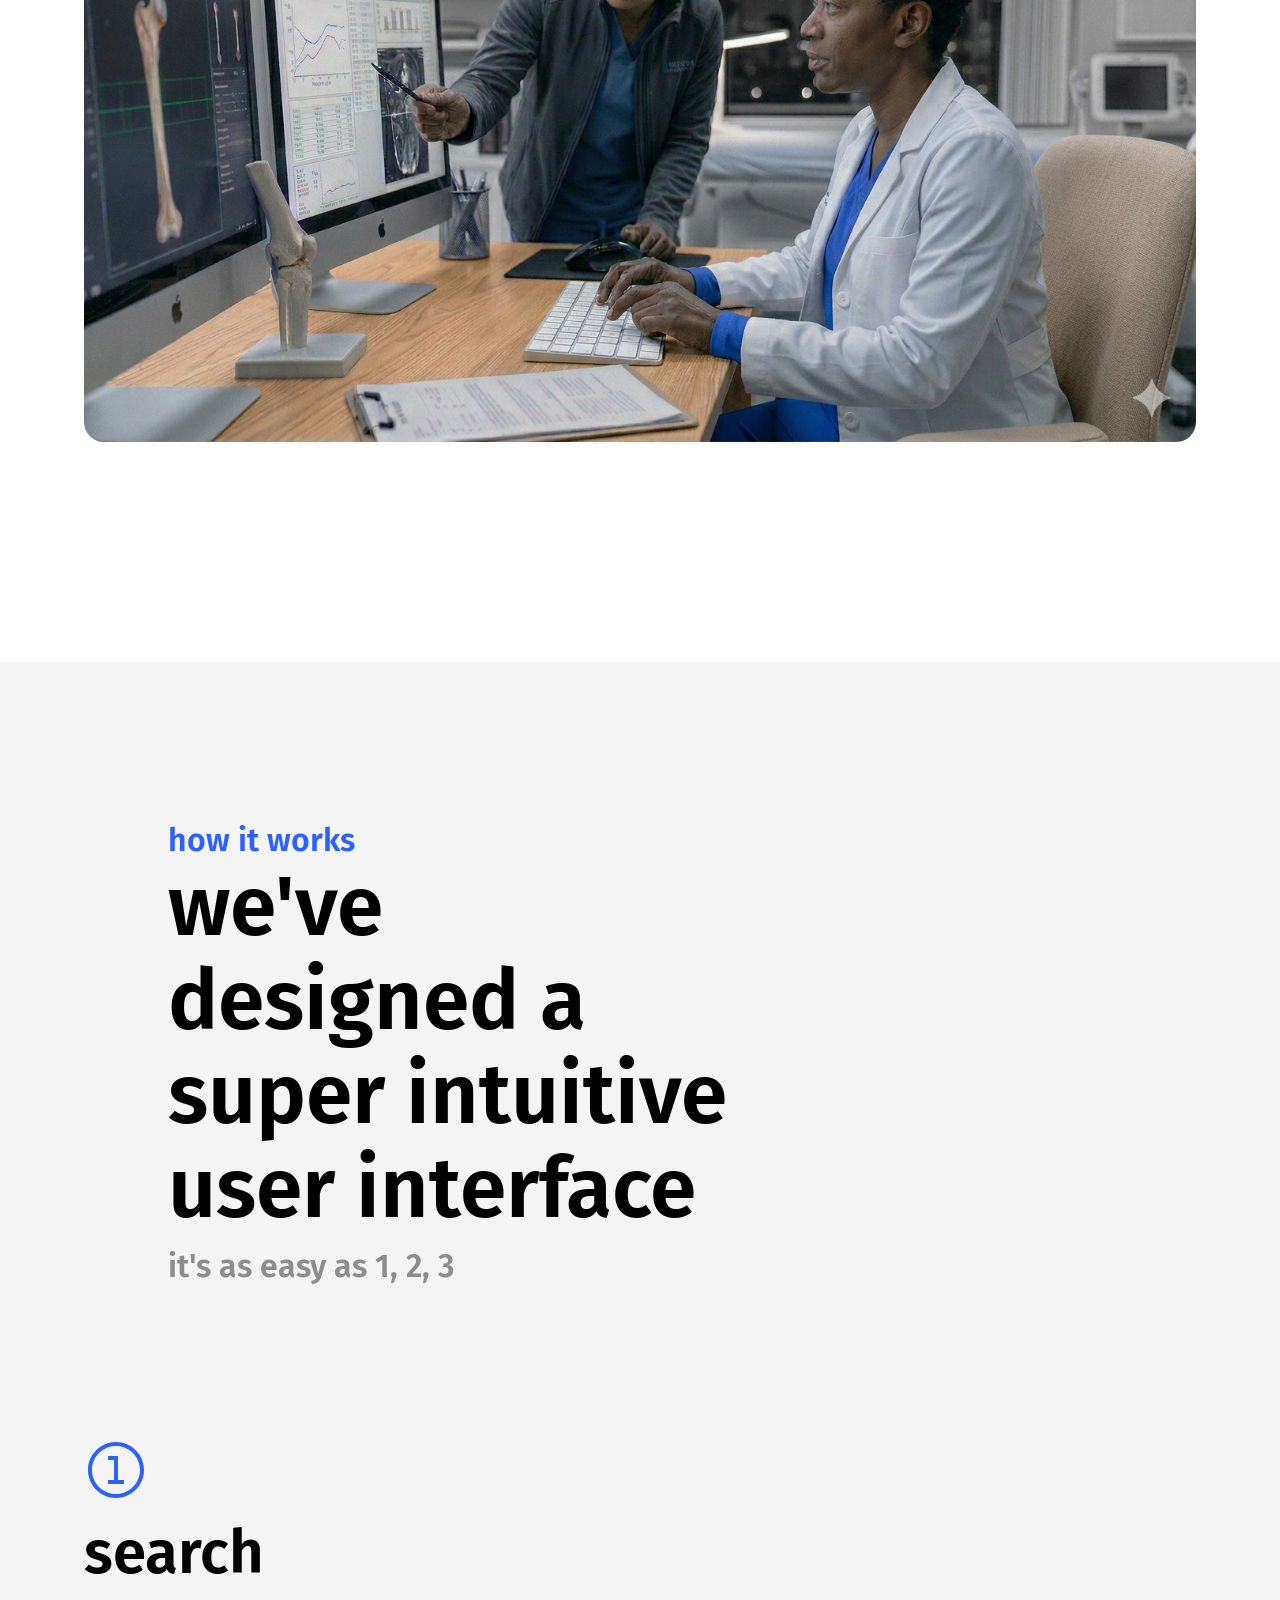
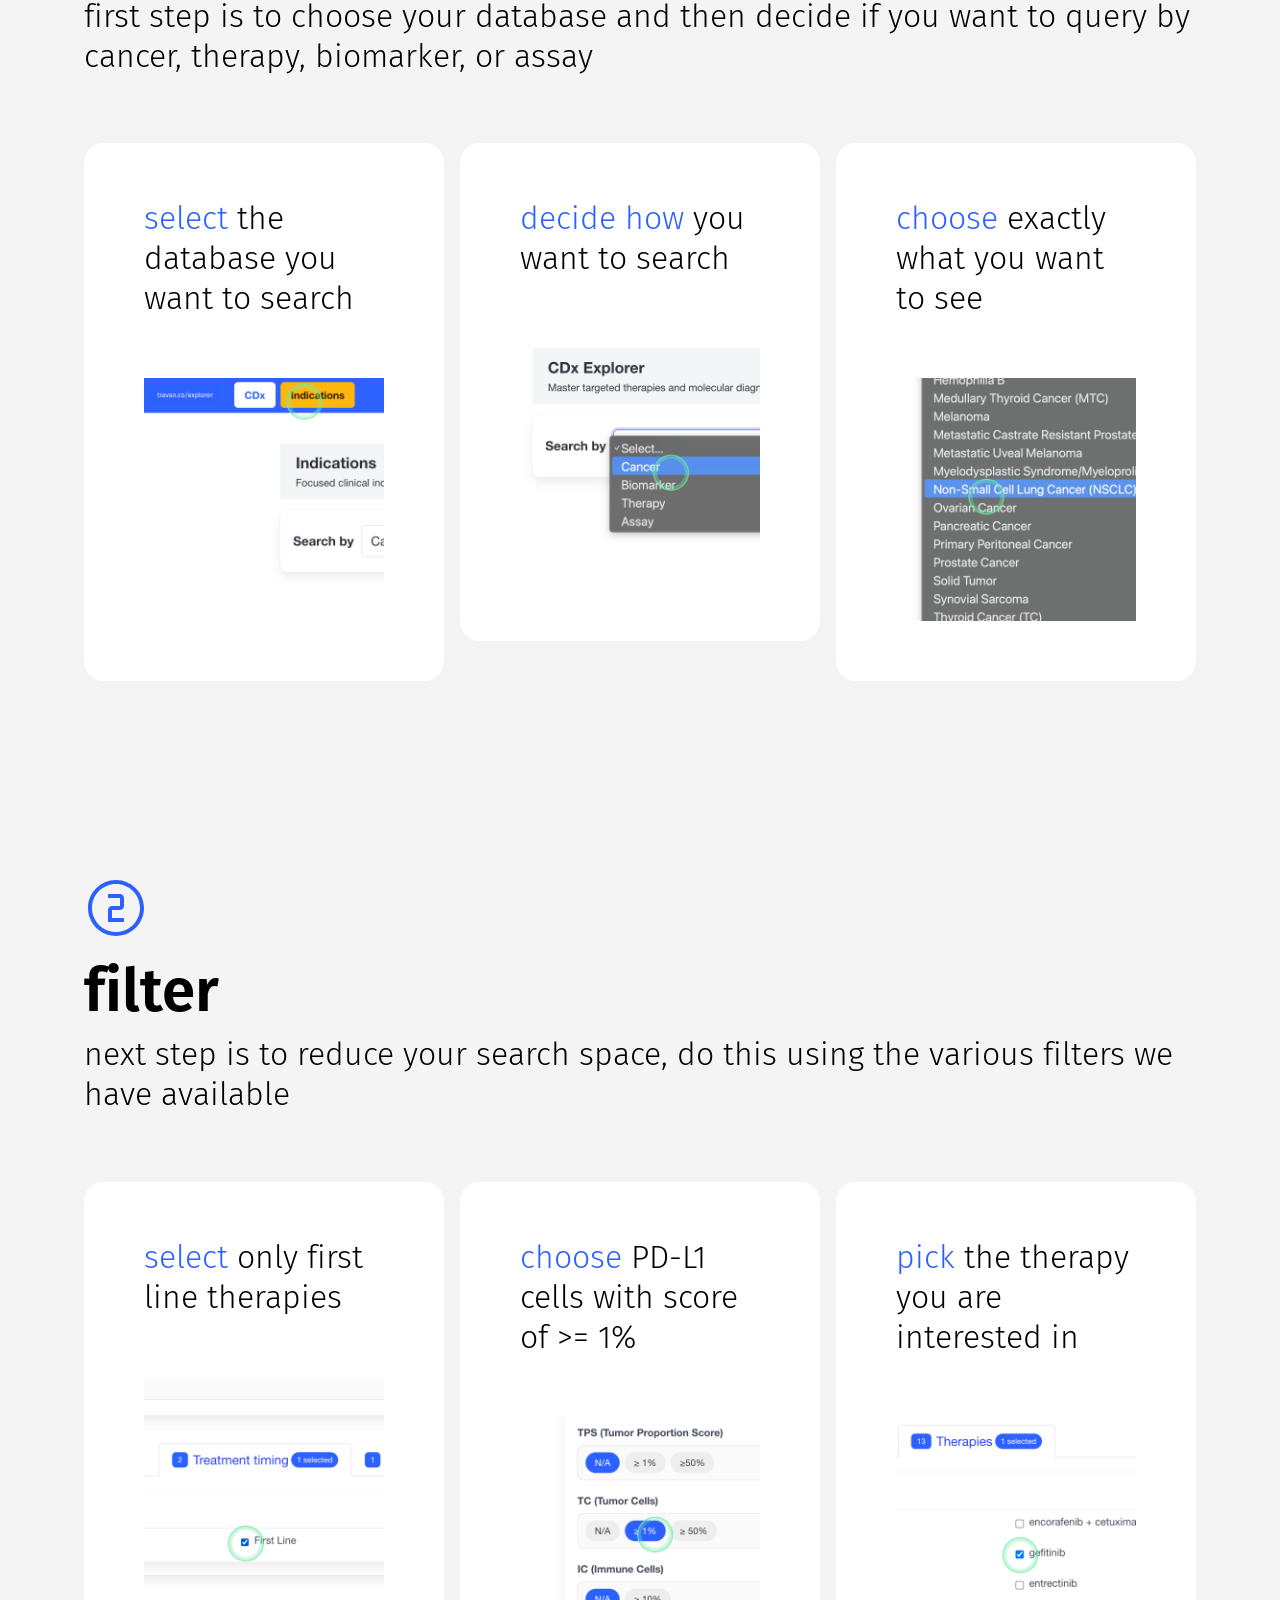
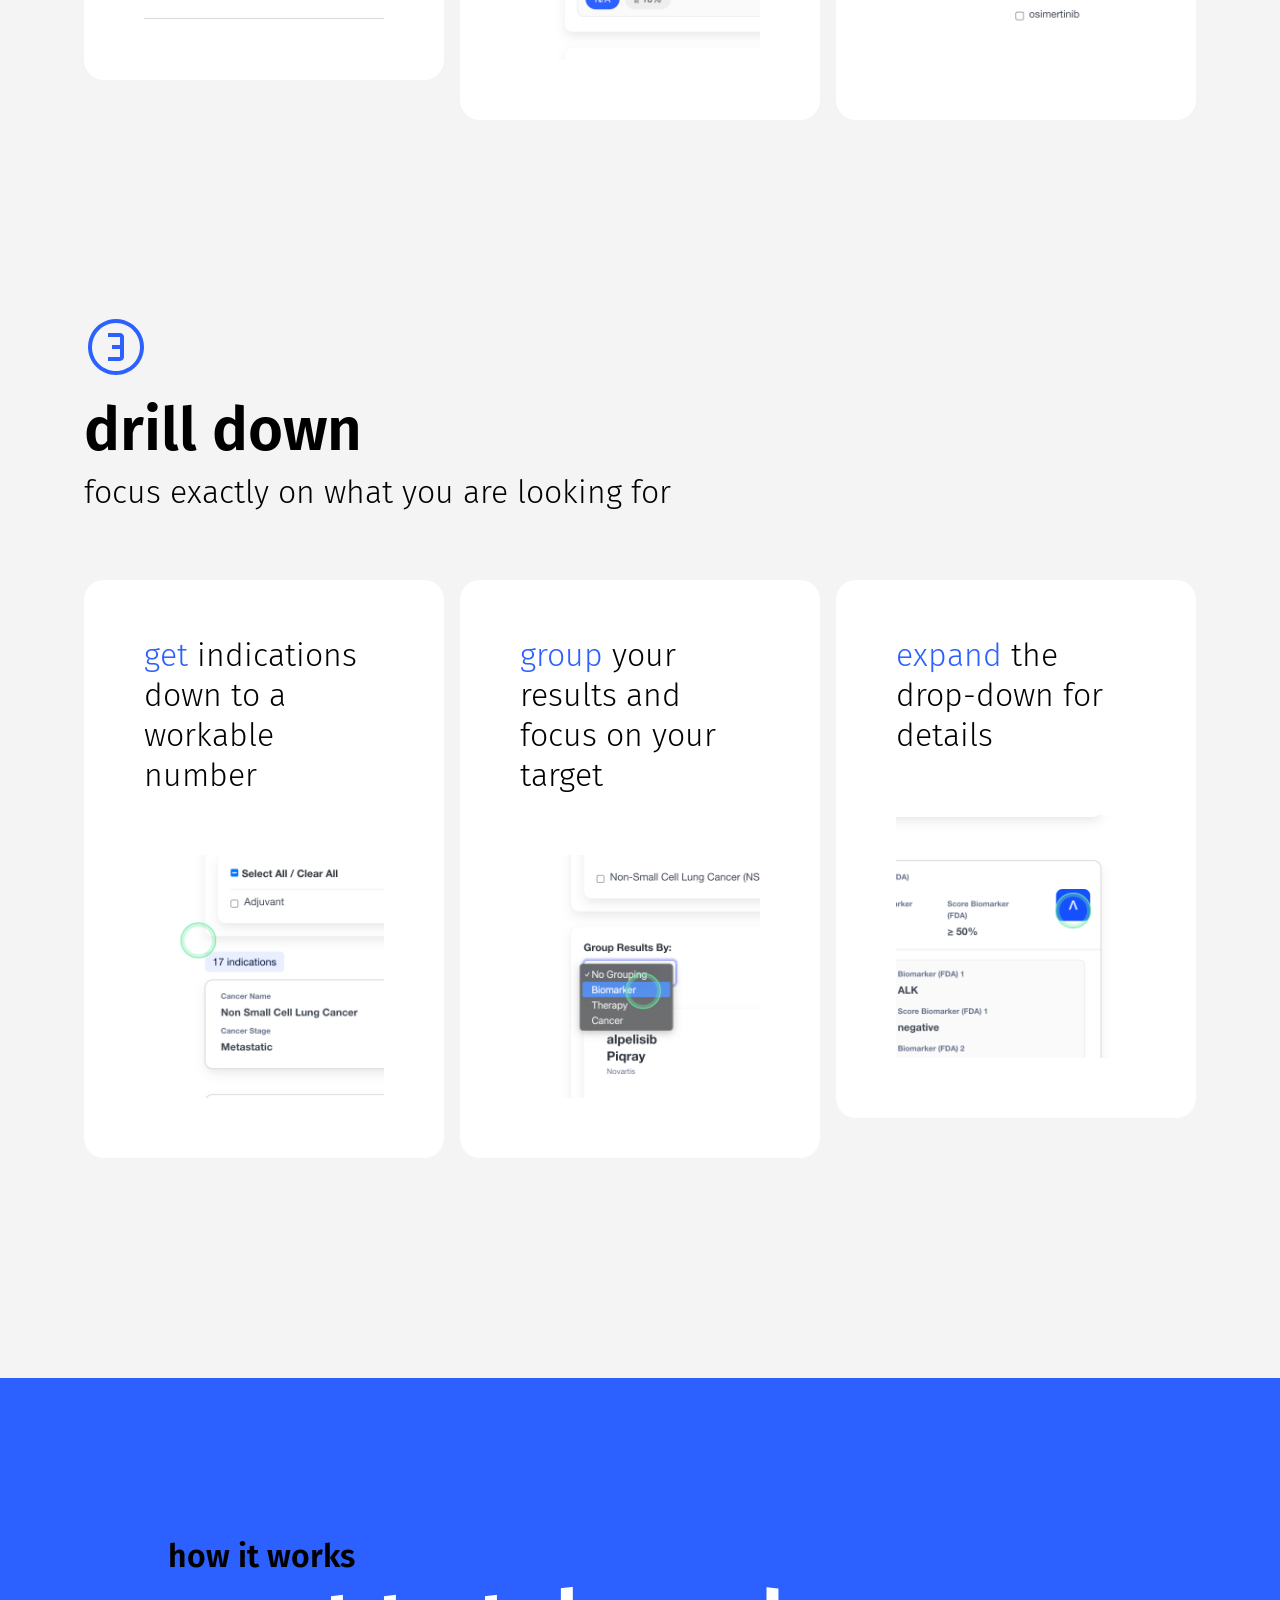
==== commit e0651c9c: "icons" ====
--- a/index.html
+++ b/index.html
@@ -150,7 +150,7 @@
                         <div></div>
 
                         <div class="back-whit brad-20px pdlrtb-h5 med:pdlr-pad">
-                            <img src="./assets/images/forecasting.svg"
+                            <img src="./assets/images/meter.svg"
                                 class="higt-3rem marb-1rem"
                                 style="filter: brightness(0) saturate(100%) invert(20%) sepia(100%) saturate(5000%) hue-rotate(200deg) brightness(100%);"
                             >
@@ -163,7 +163,7 @@
 
                         </div>
                         <div class="back-whit brad-20px pdlrtb-h5 med:pdlr-pad">
-                            <img src="./assets/images/meter.svg"
+                            <img src="./assets/images/reliability.svg"
                                 class="higt-3rem marb-1rem"
                                 style="filter: brightness(0) saturate(100%) invert(20%) sepia(100%) saturate(5000%) hue-rotate(200deg) brightness(100%);"
                             >
@@ -222,7 +222,7 @@
 
 
                         <div class="grcl-1sp3 med:grcl-1sp1">
-                            <img src="./assets/images/running.svg"
+                            <img src="./assets/images/slice-code.svg"
                                 class="higt-4rem marb-1rem"
                             >
                             <h3 class="padb-h3xs colr-whit" style="font-weight: bold;">interact with indications data in a precise manner</h3>
@@ -254,7 +254,7 @@
 
                             
                         <div class="grcl-1sp3 med:grcl-1sp1">
-                            <img src="./assets/images/running.svg"
+                            <img src="./assets/images/slice-code.svg"
                                 class="higt-4rem marb-1rem"
                             >
                             <h3 class="padb-h3xs colr-whit" style="font-weight: bold;">slice through data with a button click</h3>
@@ -288,7 +288,7 @@
 
 
                         <div class="grcl-1sp3 med:grcl-1sp1">
-                            <img src="./assets/images/running.svg"
+                            <img src="./assets/images/slice-code.svg"
                                 class="higt-4rem marb-1rem"
                             >
                             <h3 class="padb-h3xs colr-whit" style="font-weight: bold;">rapidly dissect molecular biomarkers</h3>
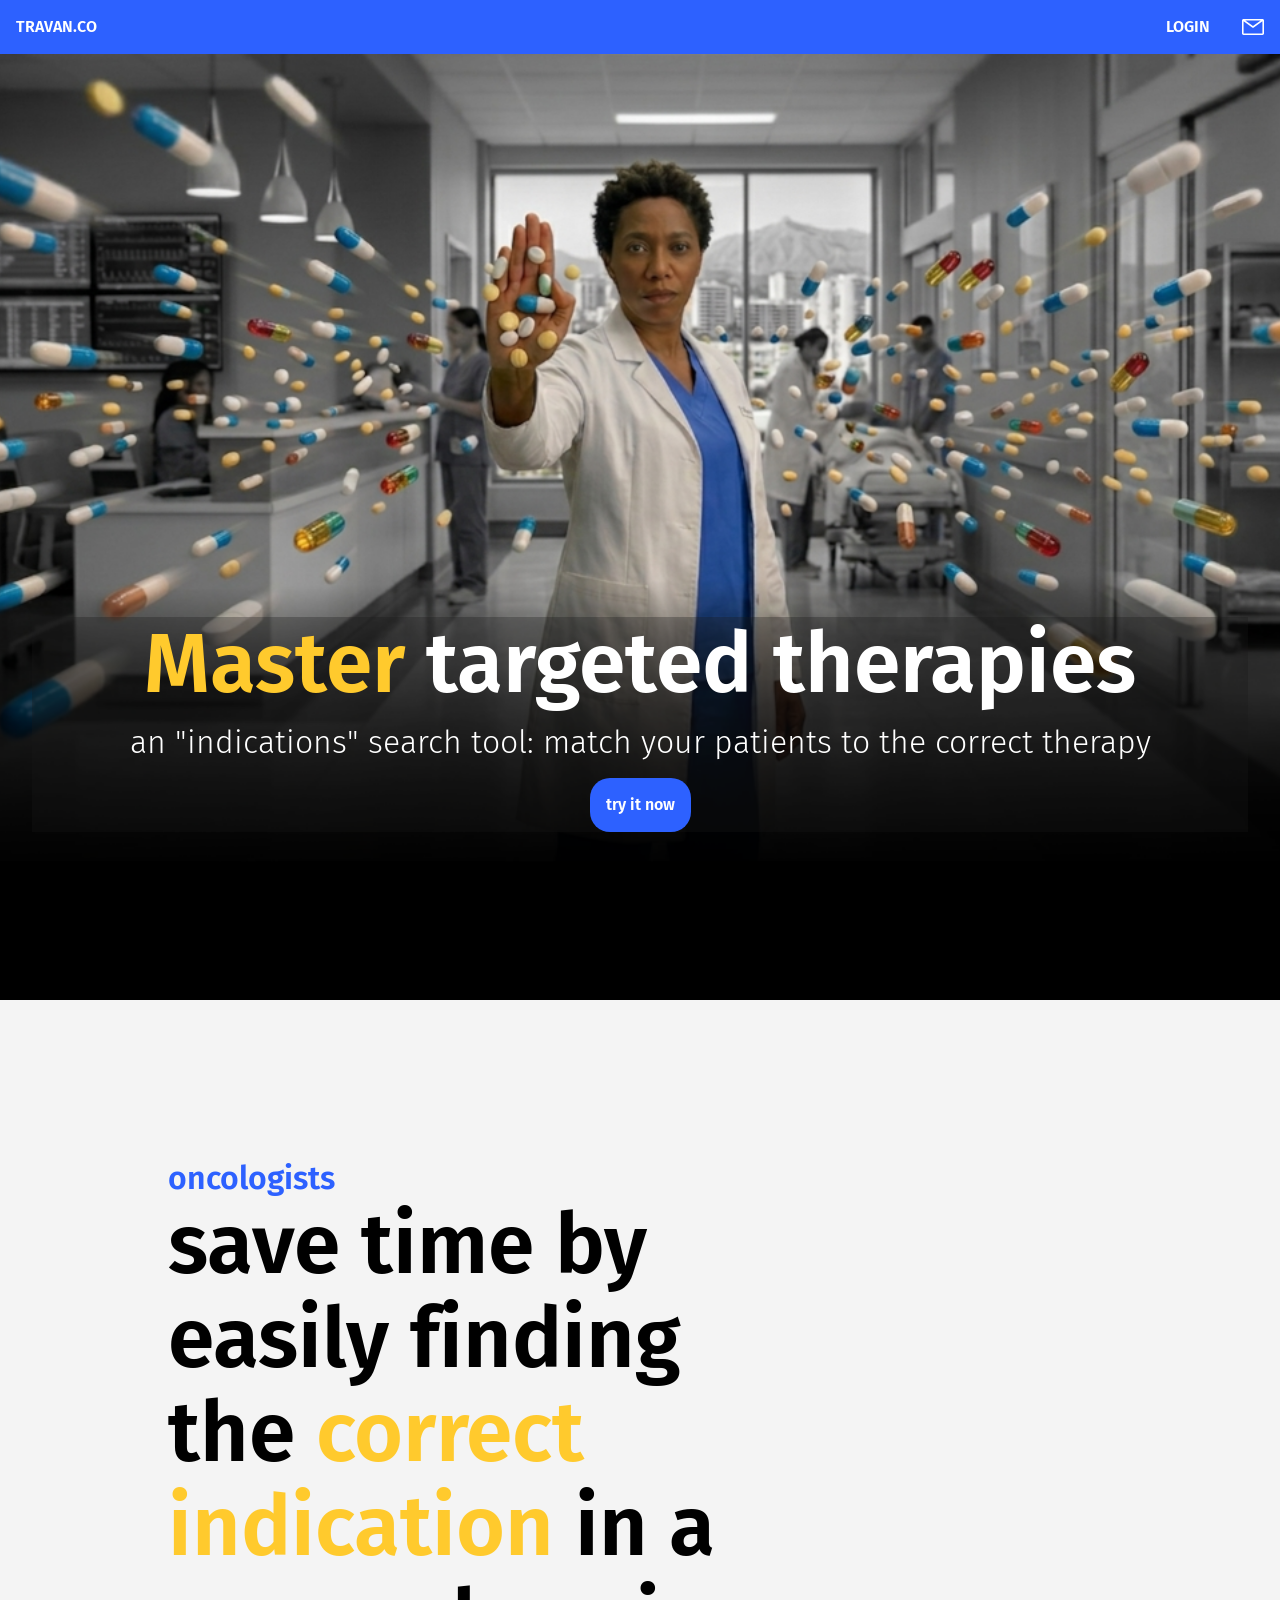
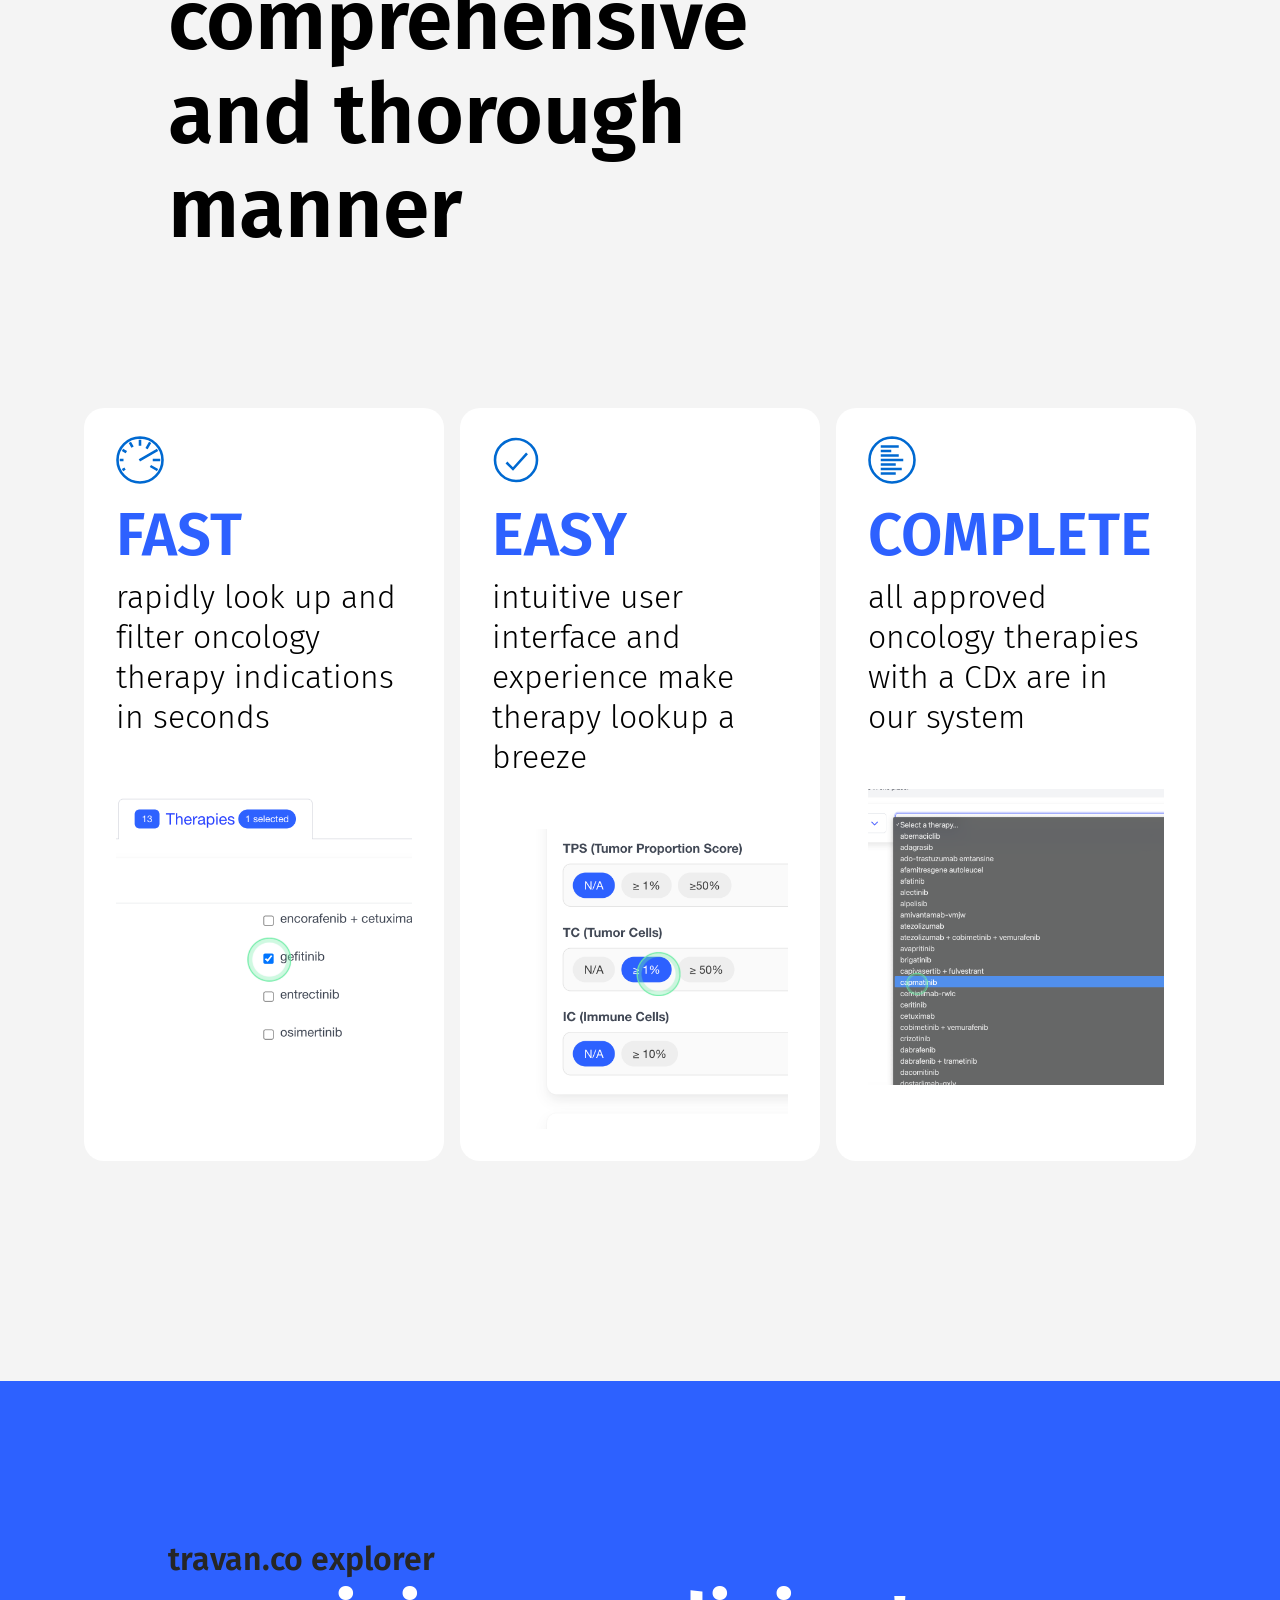
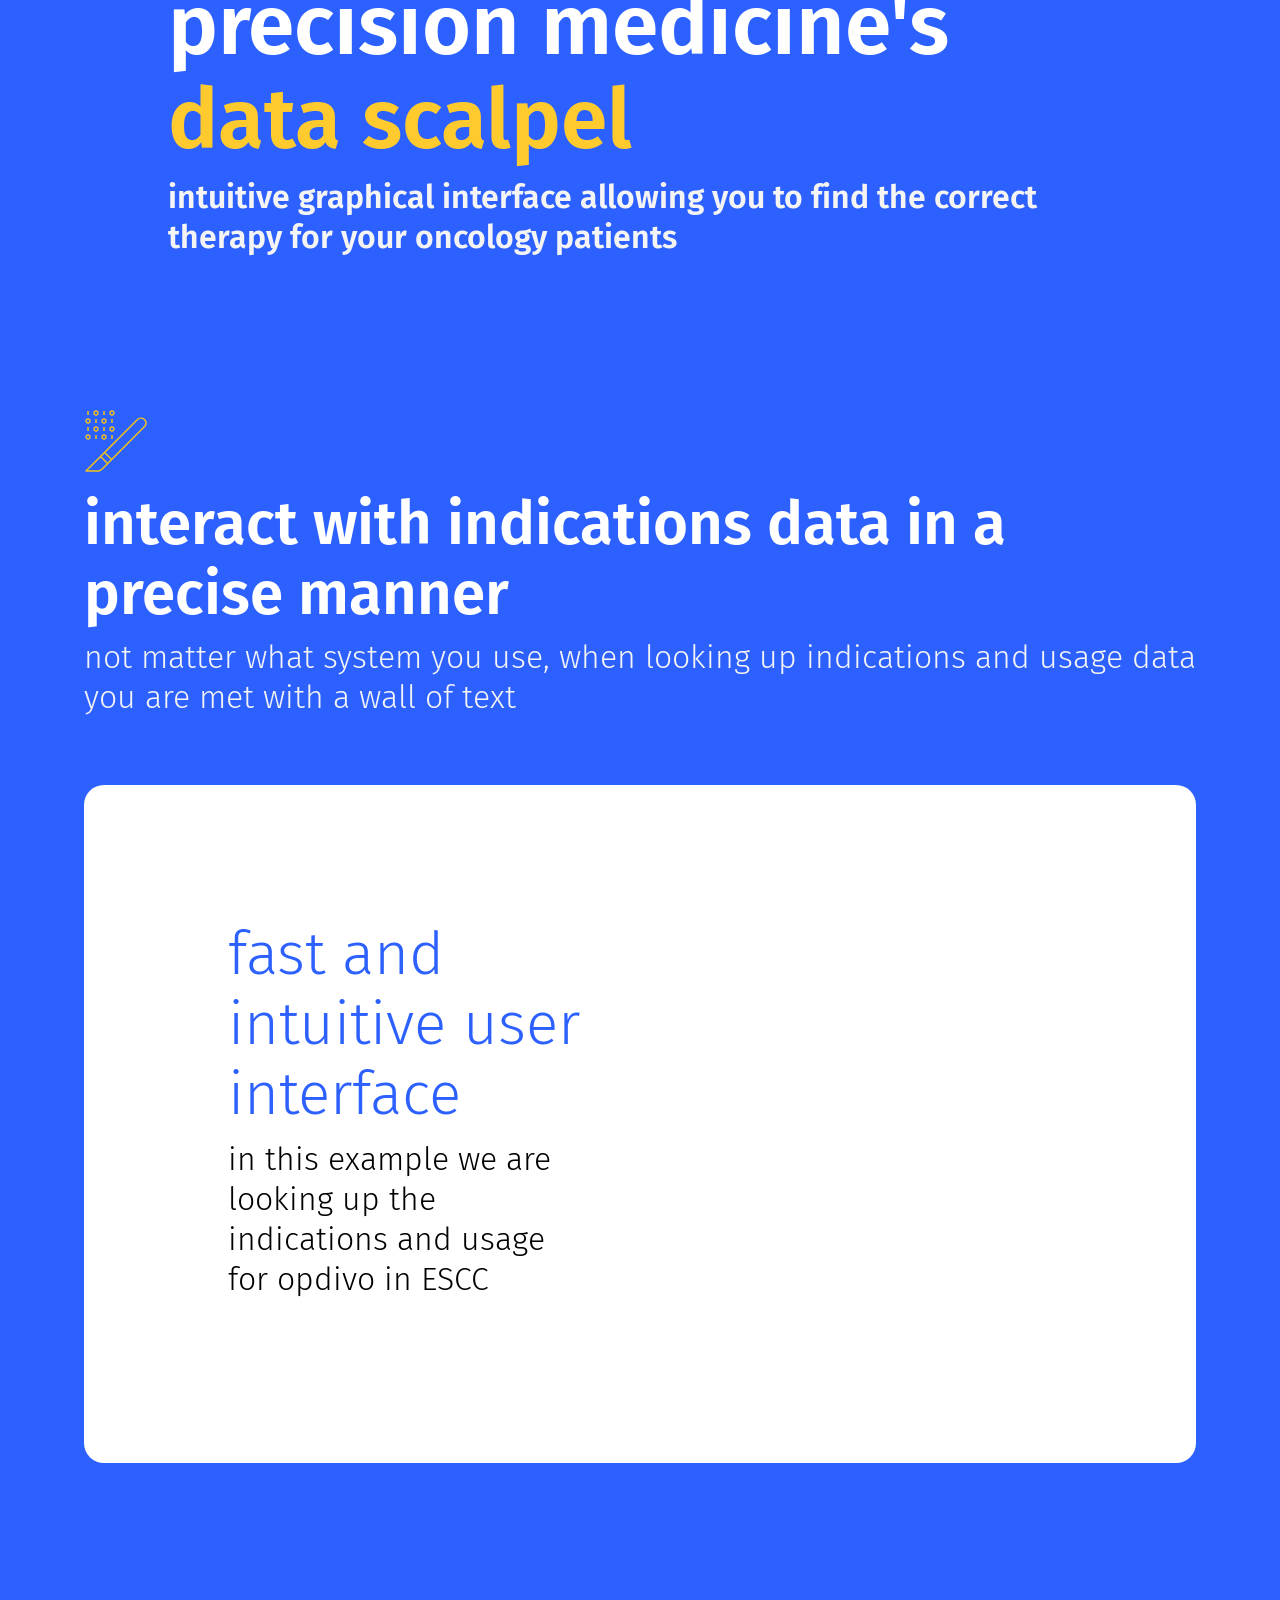
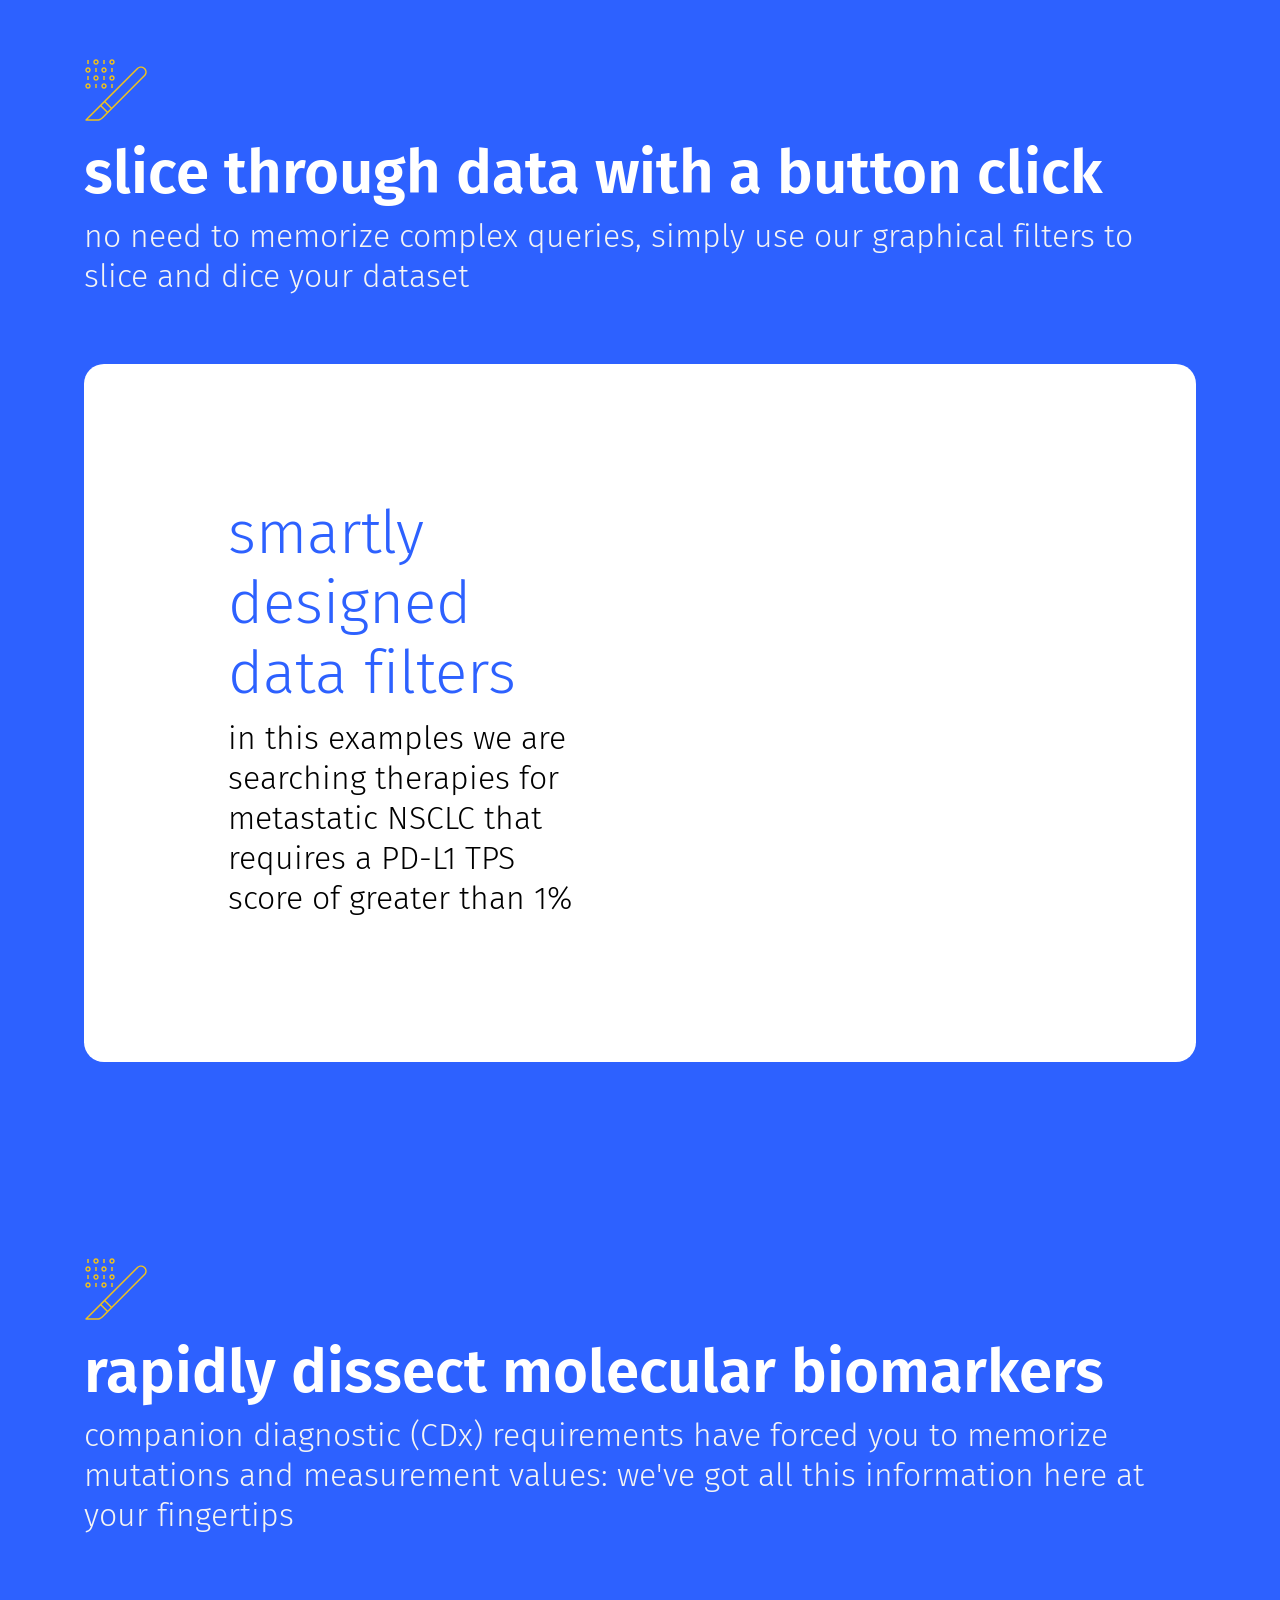
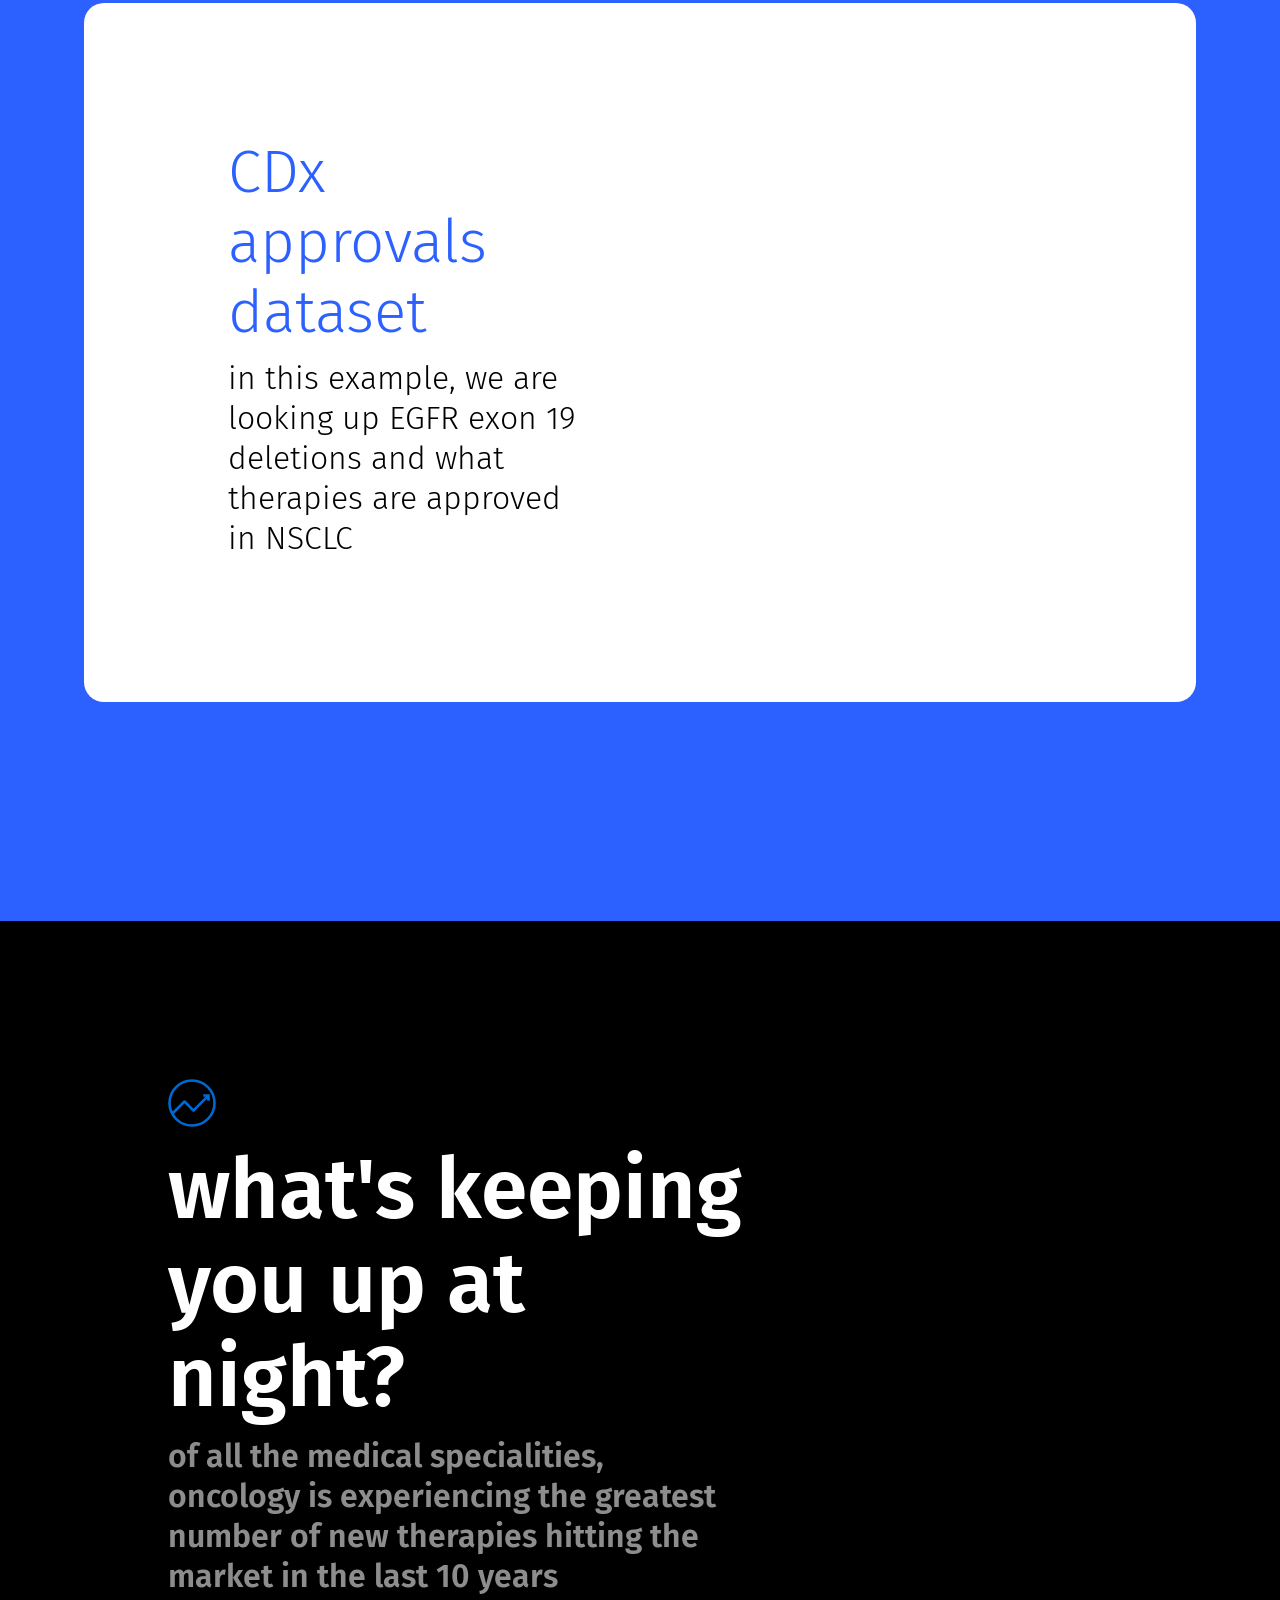
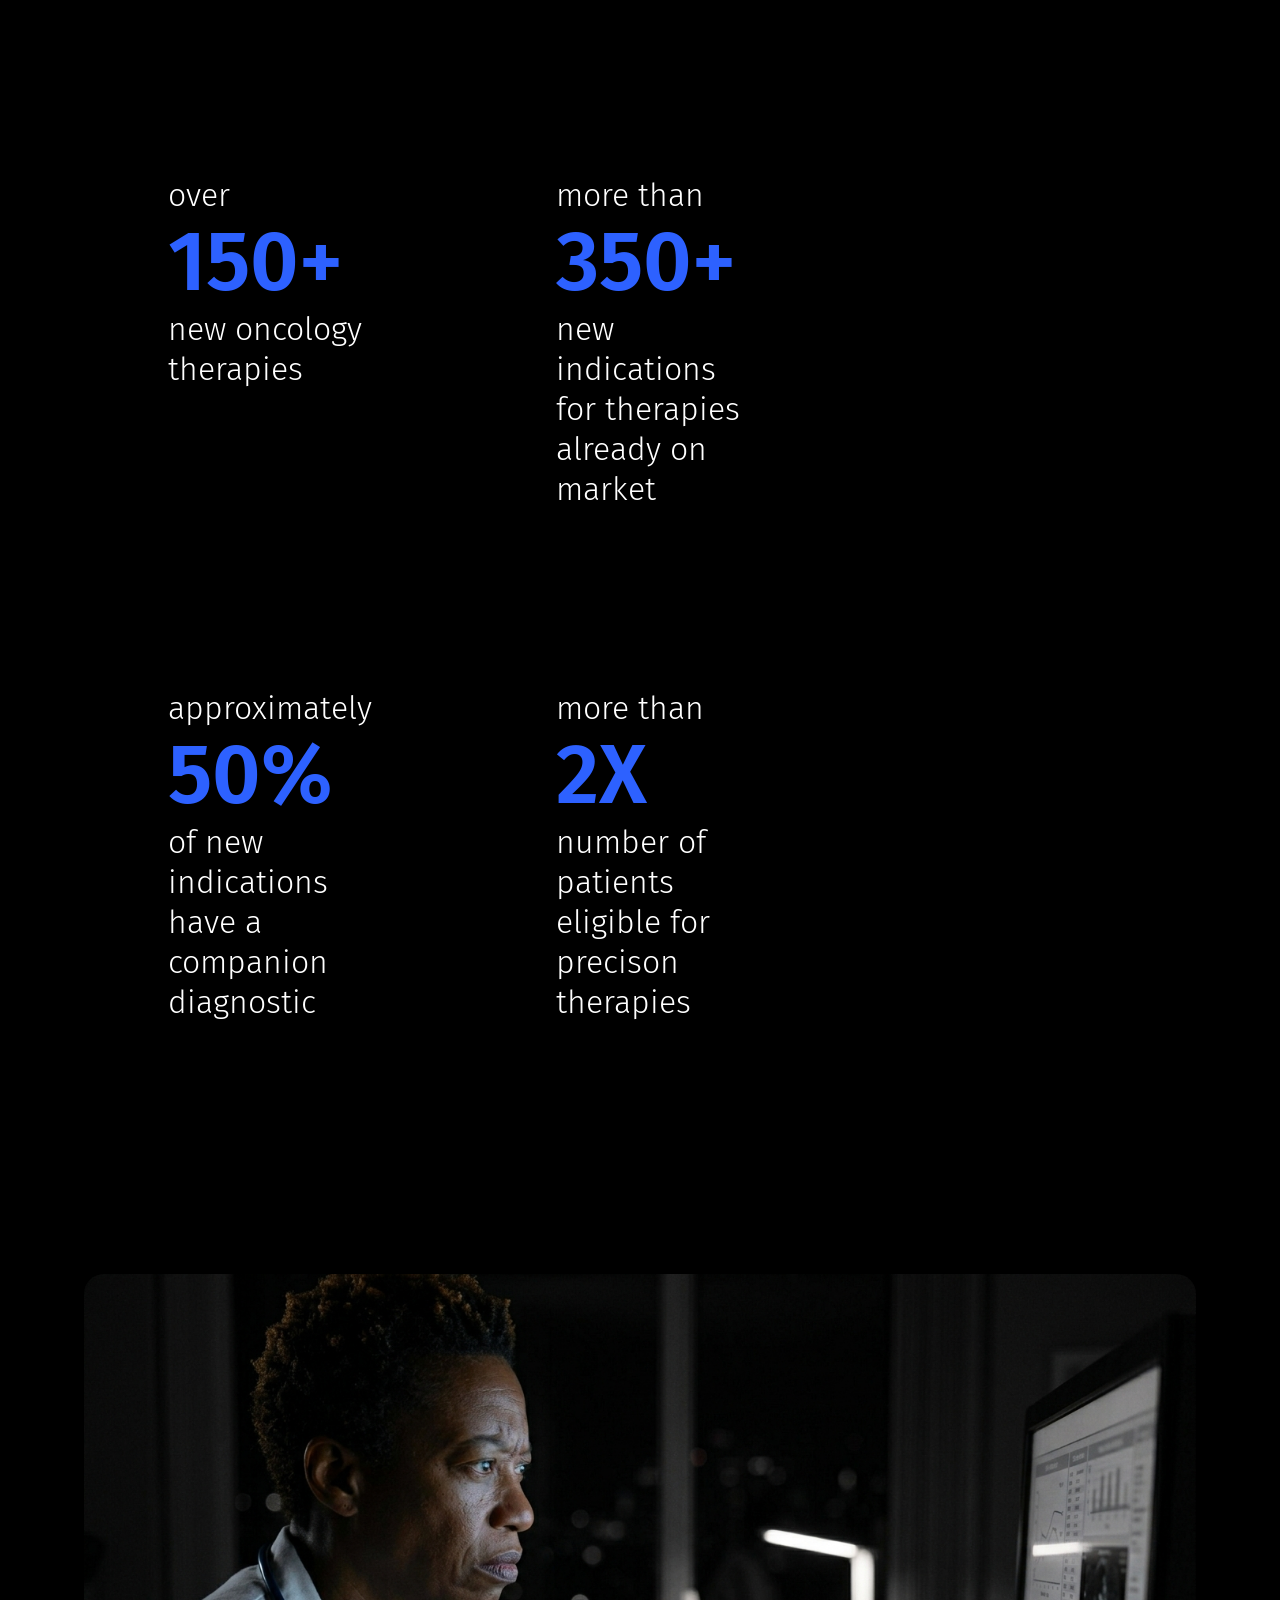
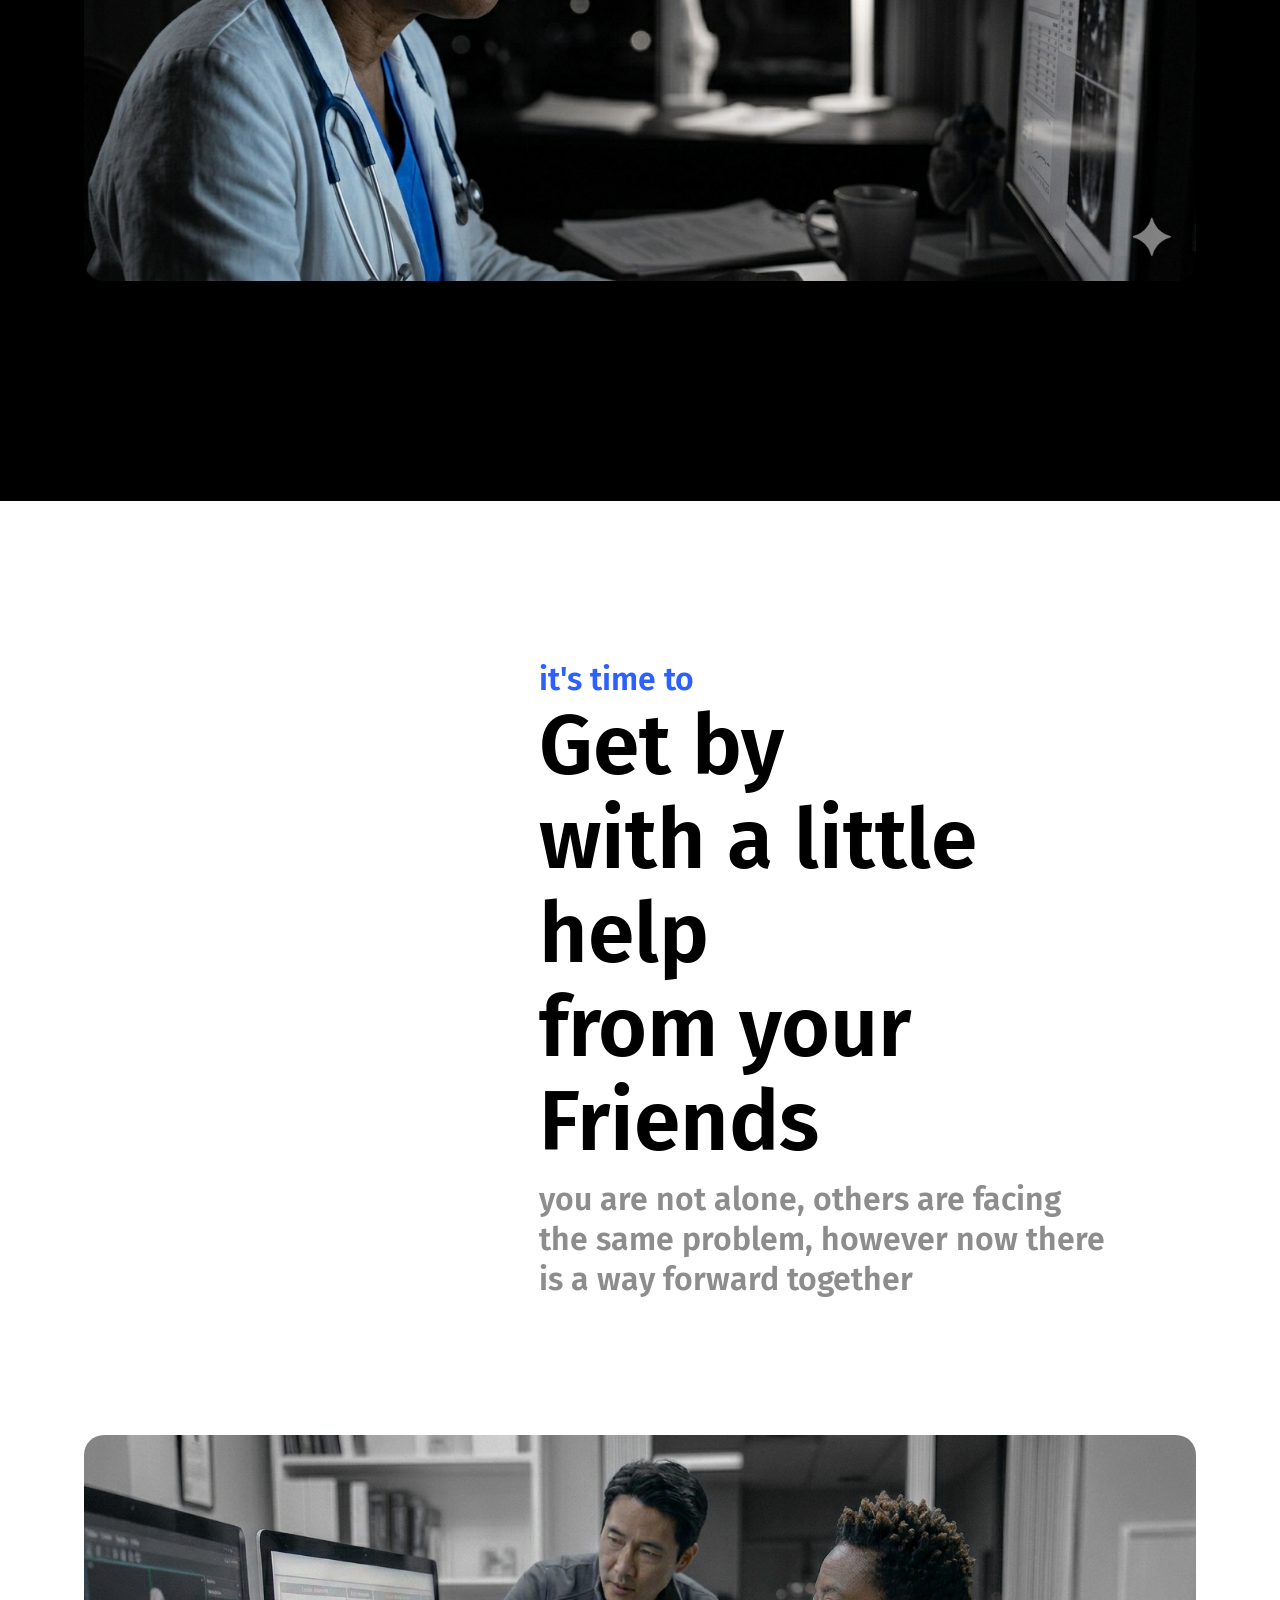
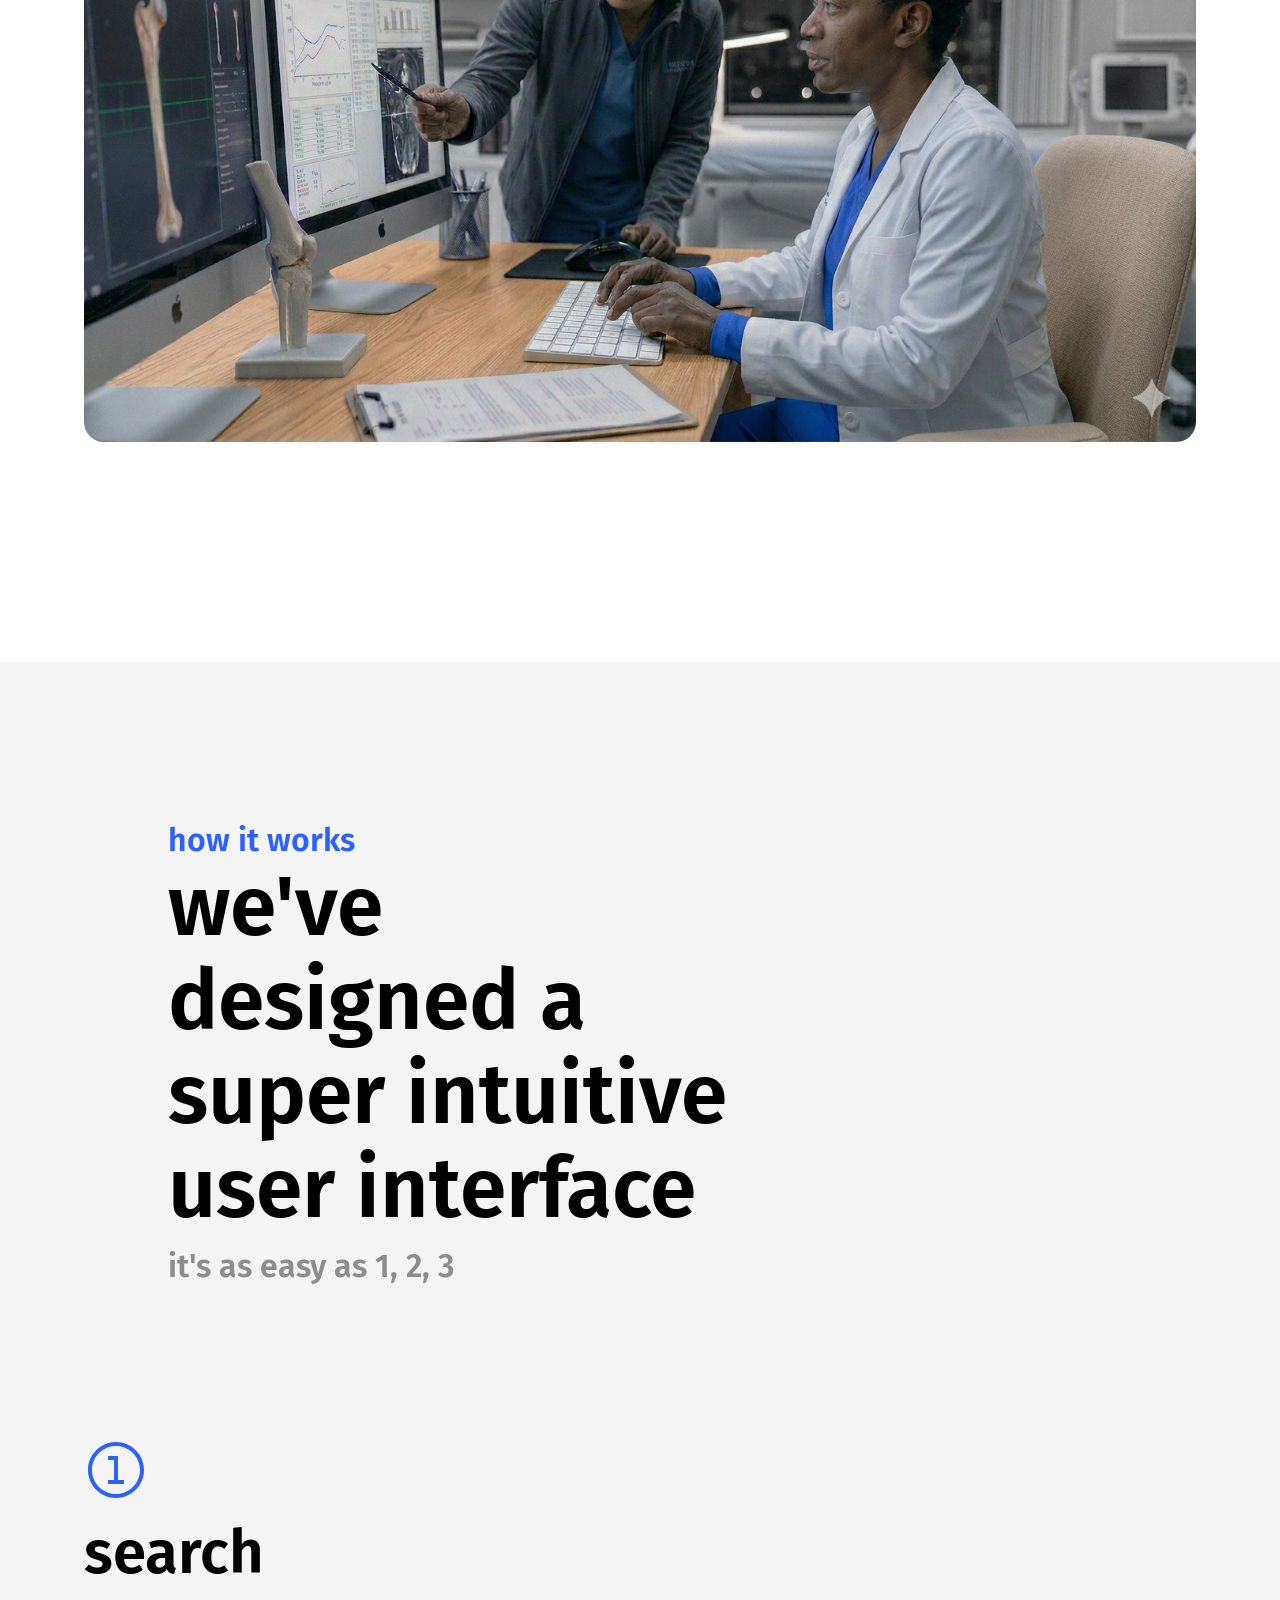
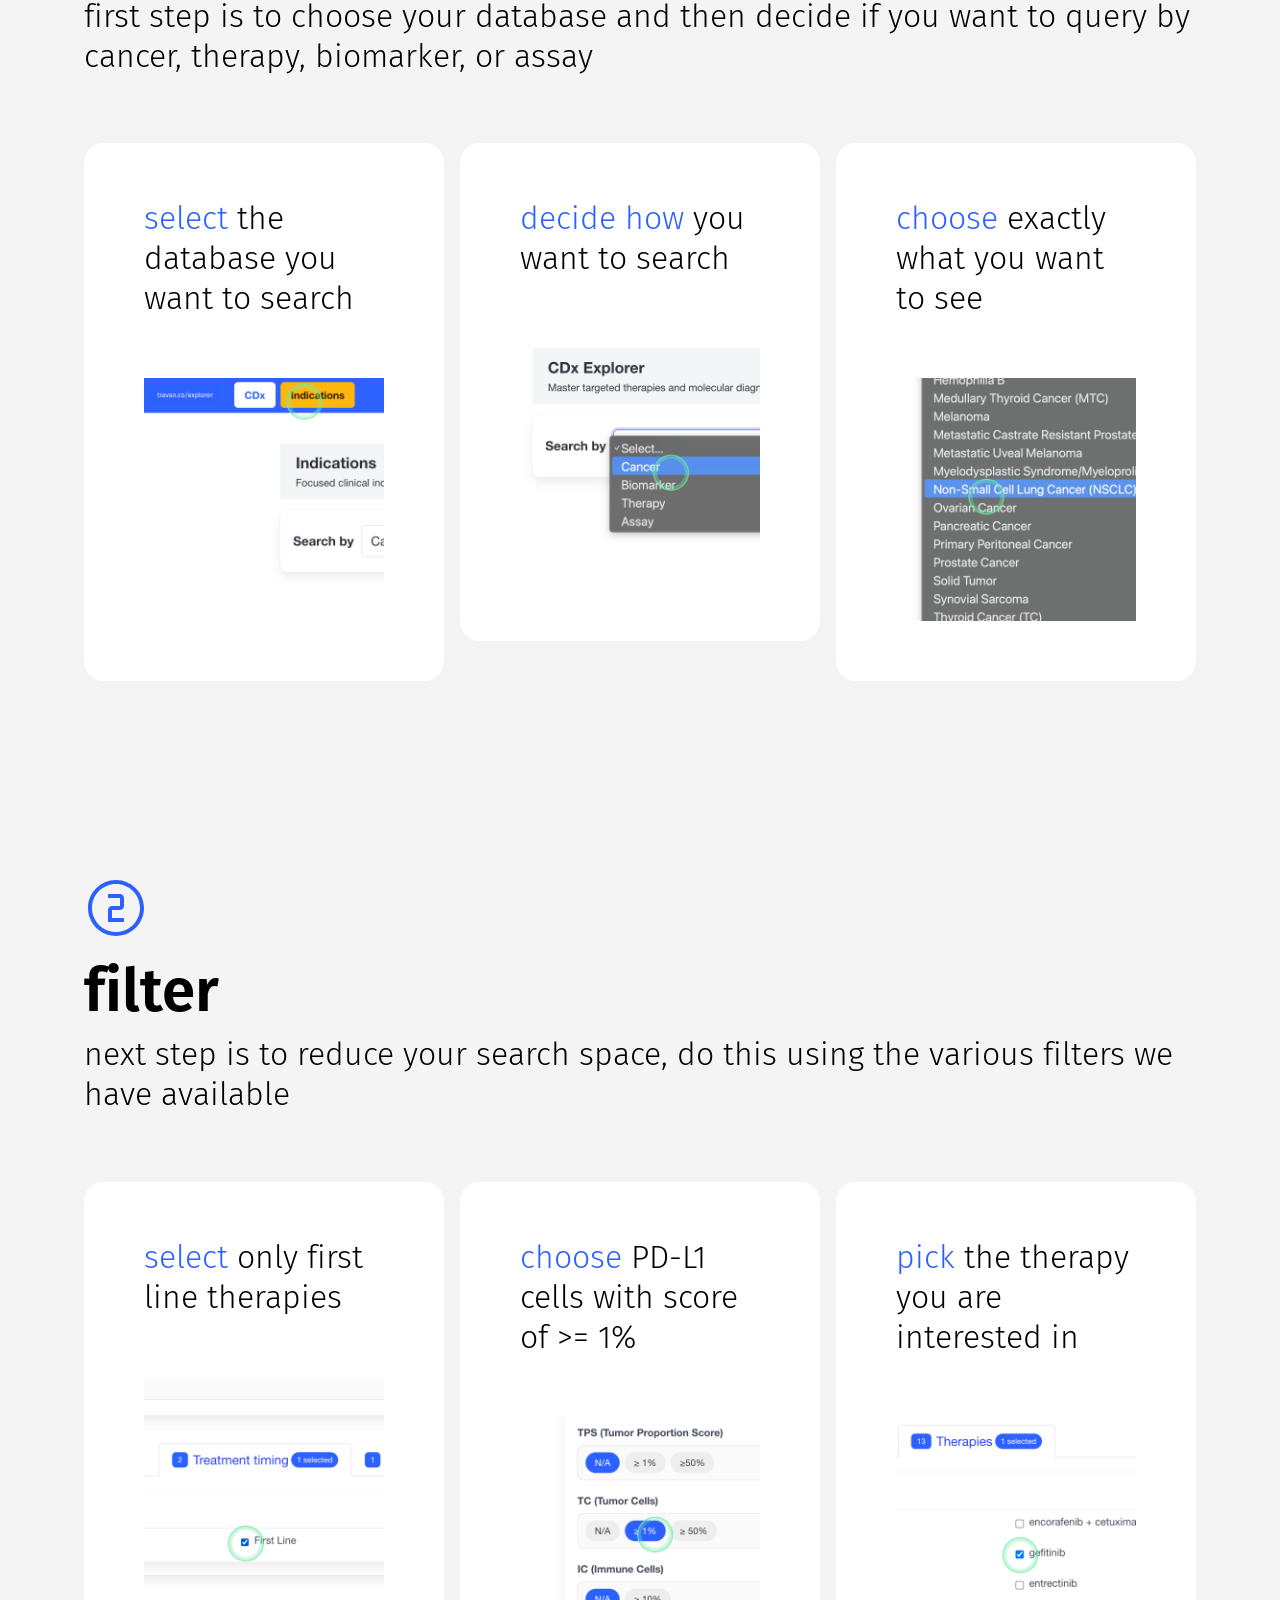
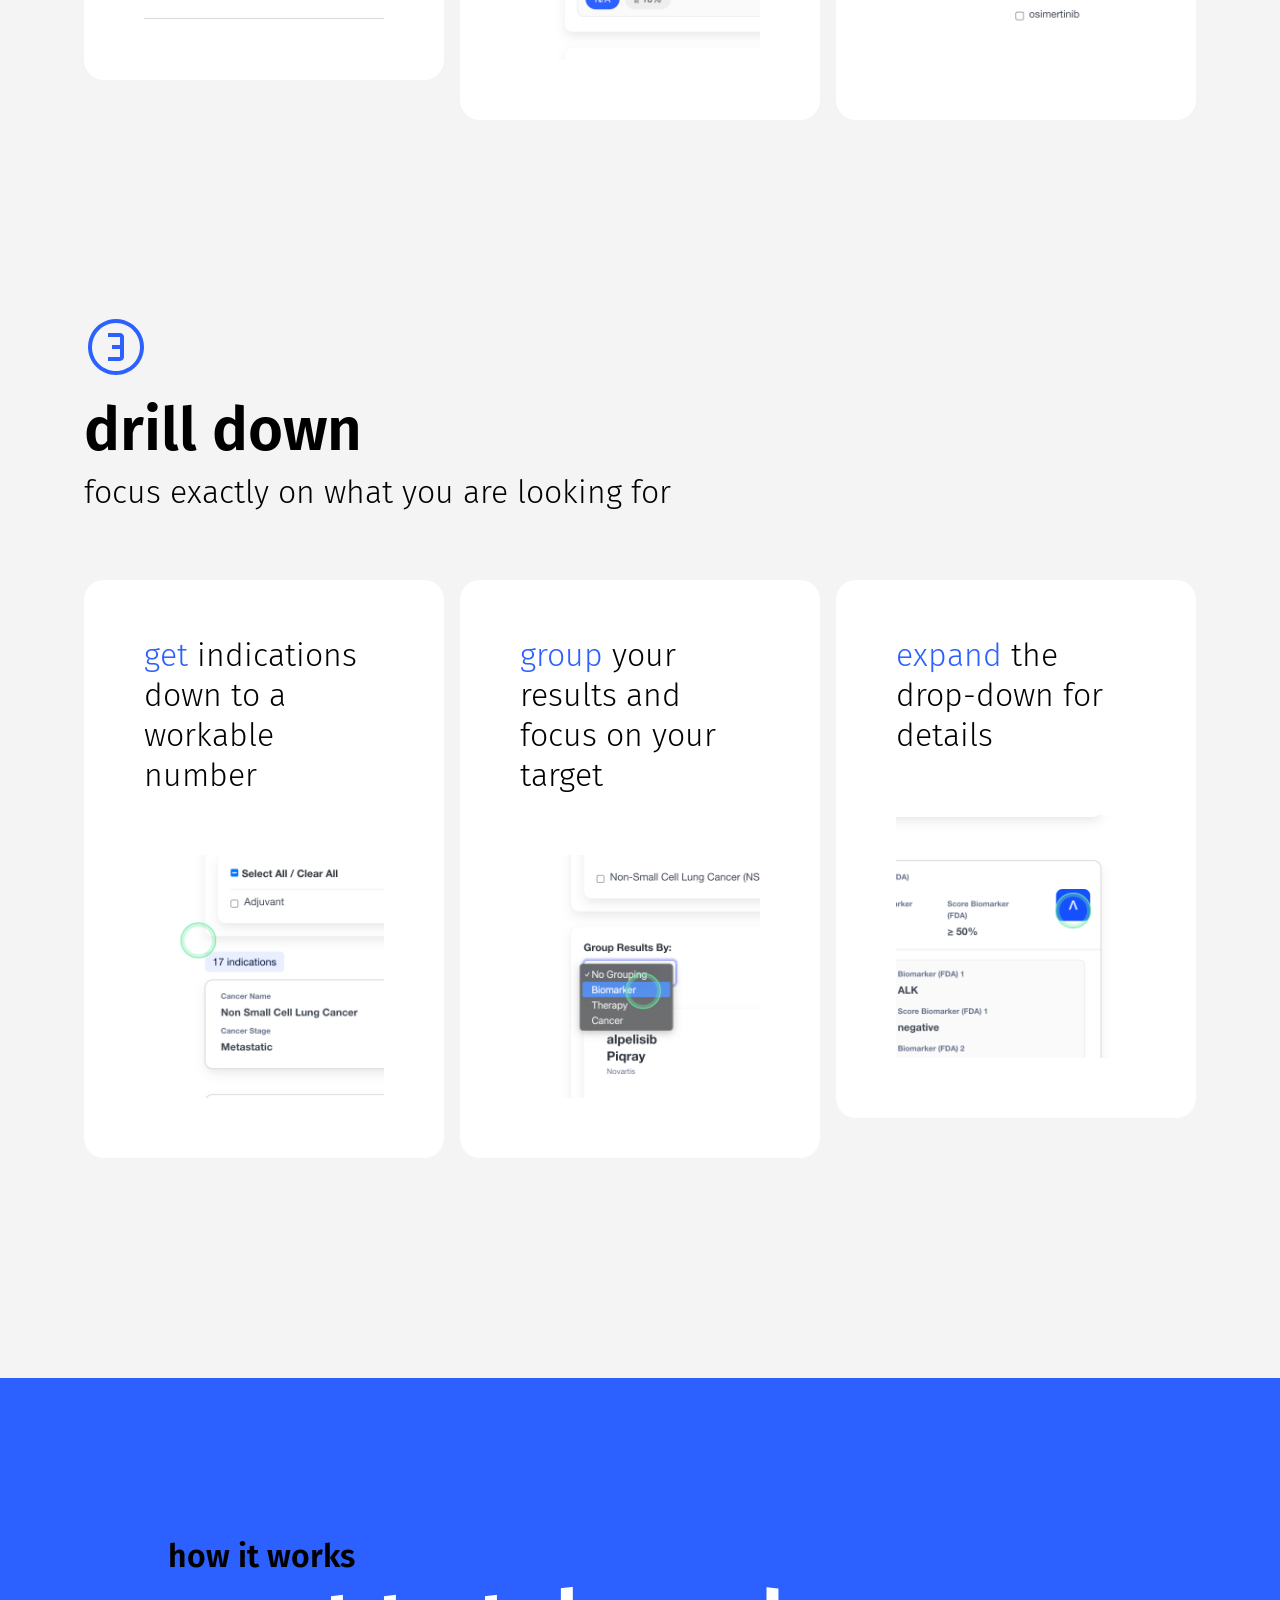
==== commit 54a89a3f: "videoFix" ====
--- a/index.html
+++ b/index.html
@@ -9,7 +9,7 @@
             href="./assets/images/code.svg"
             type="image/svg+xml"
         />
-        <link rel="shortcut icon" href="./assets/images/code.svg" />
+        <link rel="shortcut icon" href="./assets/images/code.jpg" />
         <title>travan.co</title>
         <script>
             !function(t,e){var o,n,p,r;e.__SV||(window.posthog && window.posthog.__loaded)||(window.posthog=e,e._i=[],e.init=function(i,s,a){function g(t,e){var o=e.split(".");2==o.length&&(t=t[o[0]],e=o[1]),t[e]=function(){t.push([e].concat(Array.prototype.slice.call(arguments,0)))}}(p=t.createElement("script")).type="text/javascript",p.crossOrigin="anonymous",p.async=!0,p.src=s.api_host.replace(".i.posthog.com","-assets.i.posthog.com")+"/static/array.js",(r=t.getElementsByTagName("script")[0]).parentNode.insertBefore(p,r);var u=e;for(void 0!==a?u=e[a]=[]:a="posthog",u.people=u.people||[],u.toString=function(t){var e="posthog";return"posthog"!==a&&(e+="."+a),t||(e+=" (stub)"),e},u.people.toString=function(){return u.toString(1)+".people (stub)"},o="kr Ar init $r zr ki Hr Yr qr capture calculateEventProperties Kr register register_once register_for_session unregister unregister_for_session rn getFeatureFlag getFeatureFlagPayload getFeatureFlagResult isFeatureEnabled reloadFeatureFlags updateFlags updateEarlyAccessFeatureEnrollment getEarlyAccessFeatures on onFeatureFlags onSurveysLoaded onSessionId getSurveys getActiveMatchingSurveys renderSurvey displaySurvey cancelPendingSurvey canRenderSurvey canRenderSurveyAsync nn identify setPersonProperties group resetGroups setPersonPropertiesForFlags resetPersonPropertiesForFlags setGroupPropertiesForFlags resetGroupPropertiesForFlags reset setIdentity clearIdentity get_distinct_id getGroups get_session_id get_session_replay_url alias set_config startSessionRecording stopSessionRecording sessionRecordingStarted captureException addExceptionStep captureLog startExceptionAutocapture stopExceptionAutocapture loadToolbar get_property getSessionProperty tn Xr createPersonProfile setInternalOrTestUser en Br ln opt_in_capturing opt_out_capturing has_opted_in_capturing has_opted_out_capturing get_explicit_consent_status is_capturing clear_opt_in_out_capturing Wr debug Ai Qr getPageViewId captureTraceFeedback captureTraceMetric Pr".split(" "),n=0;n<o.length;n++)g(u,o[n]);e._i.push([i,s,a])},e.__SV=1)}(document,window.posthog||[]);
@@ -86,7 +86,7 @@
                     wdth-full
                     back-blck
                 "
-                style="background-image: url('./assets/images/Gemini_Generated_Image_HERO_FADE.png'); background-size: cover; background-position: center; background-repeat: no-repeat; height: 90vh;"
+                style="background-image: url('./assets/images/Cover.webp'); background-size: cover; background-position: center; background-repeat: no-repeat; height: 90vh;"
                 >
                 <div class="mxwd-1536
                     wdth-full
@@ -237,13 +237,13 @@
                                     <h4 class="padb-h1xs colr-bl60">fast and intuitive user interface</h4>
                                     <h5 class="padb-h5m">in this example we are looking up the indications and usage for opdivo in ESCC</h5>
                                 </div>
-                                <video  src="./assets/videos/feature2b.mp4"
+                                <video  src="./assets/videos/feature1.mp4"
                                     class="brad-20px"
                                     style="width: 100%;"
                                     autoplay
                                     muted
                                     loop
-                                    plasyinline
+                                    playsinline
                                 >
                                 </video>
                             </div>
@@ -270,7 +270,7 @@
                                     <h5 class="">in this examples we are searching therapies for metastatic NSCLC that requires a PD-L1 TPS score of greater than 1%</h5>
                                 </div>
                                 <div>
-                                    <video  src="./assets/videos/Screen Recording 2026-04-28 at 12.51.28.mp4"
+                                    <video  src="./assets/videos/feature2.mp4"
                                         class="brad-20px"
                                         style="width: 100%;"
                                         autoplay
